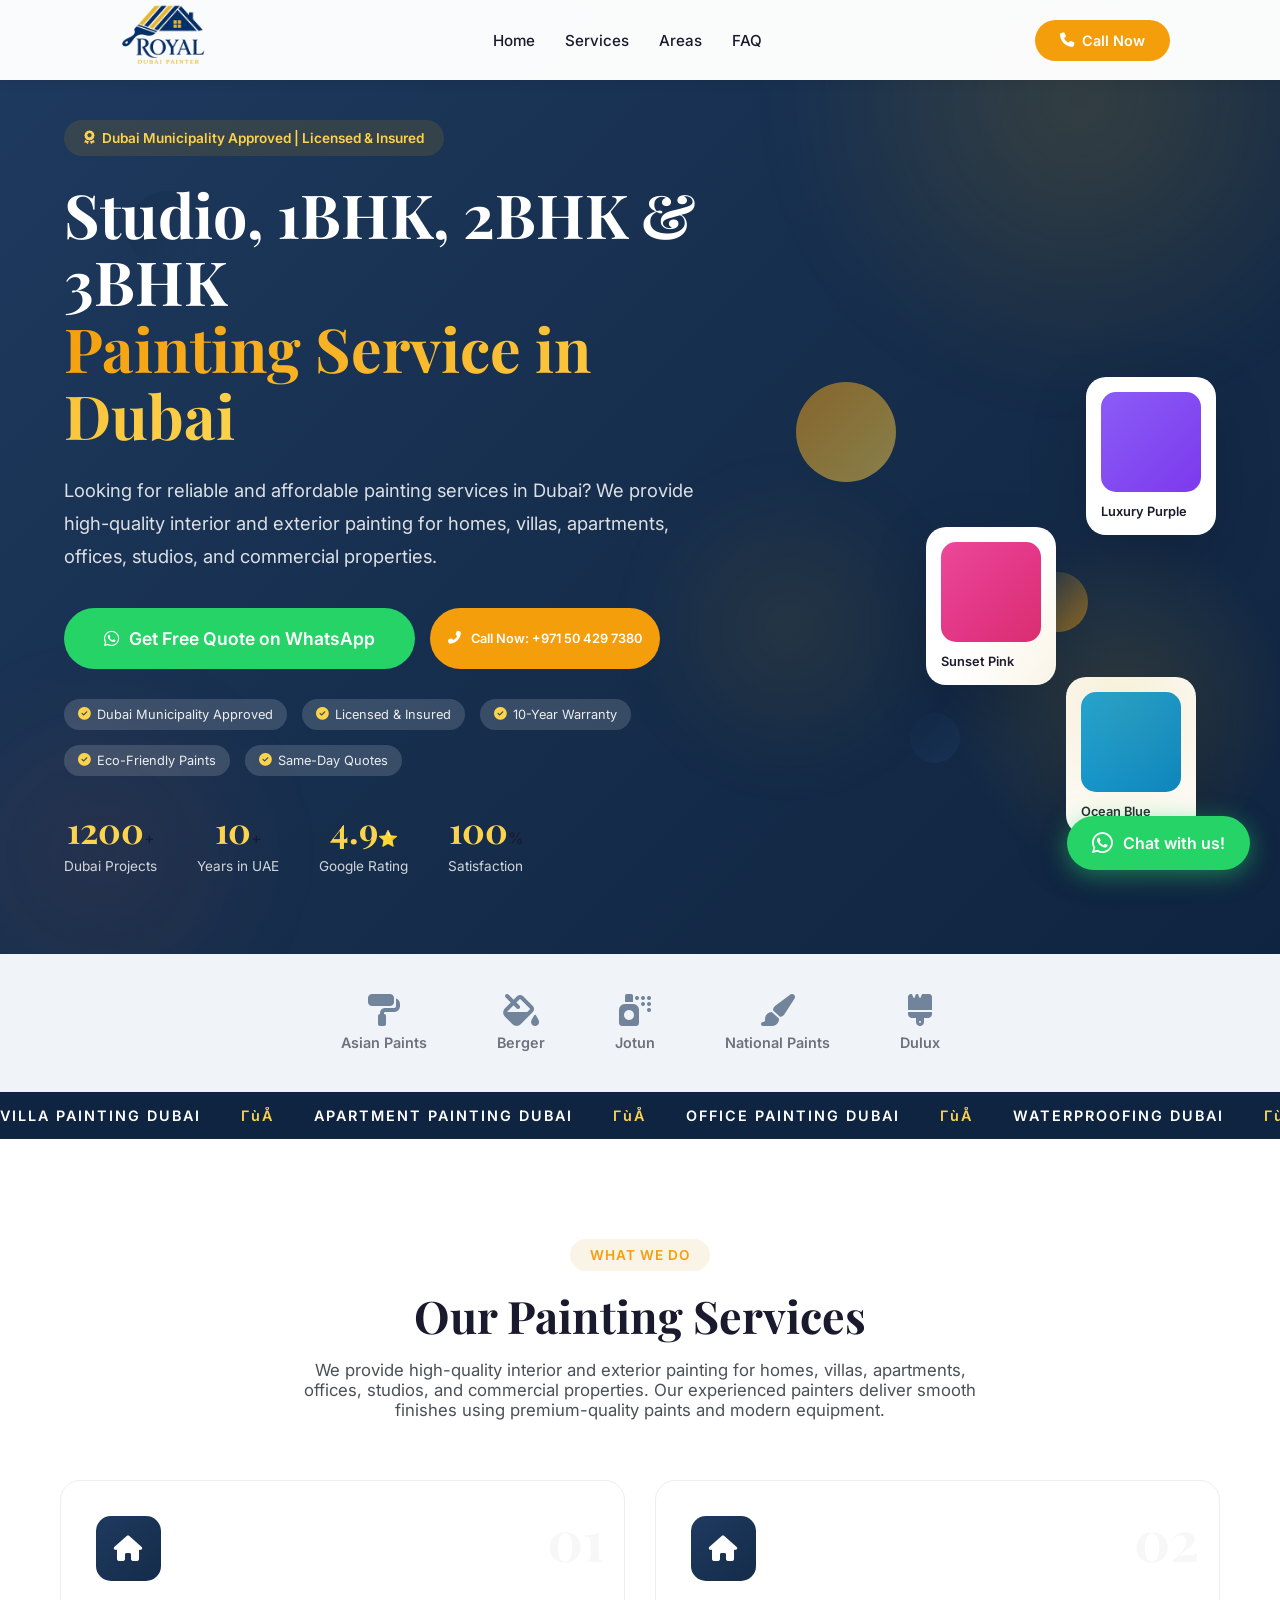
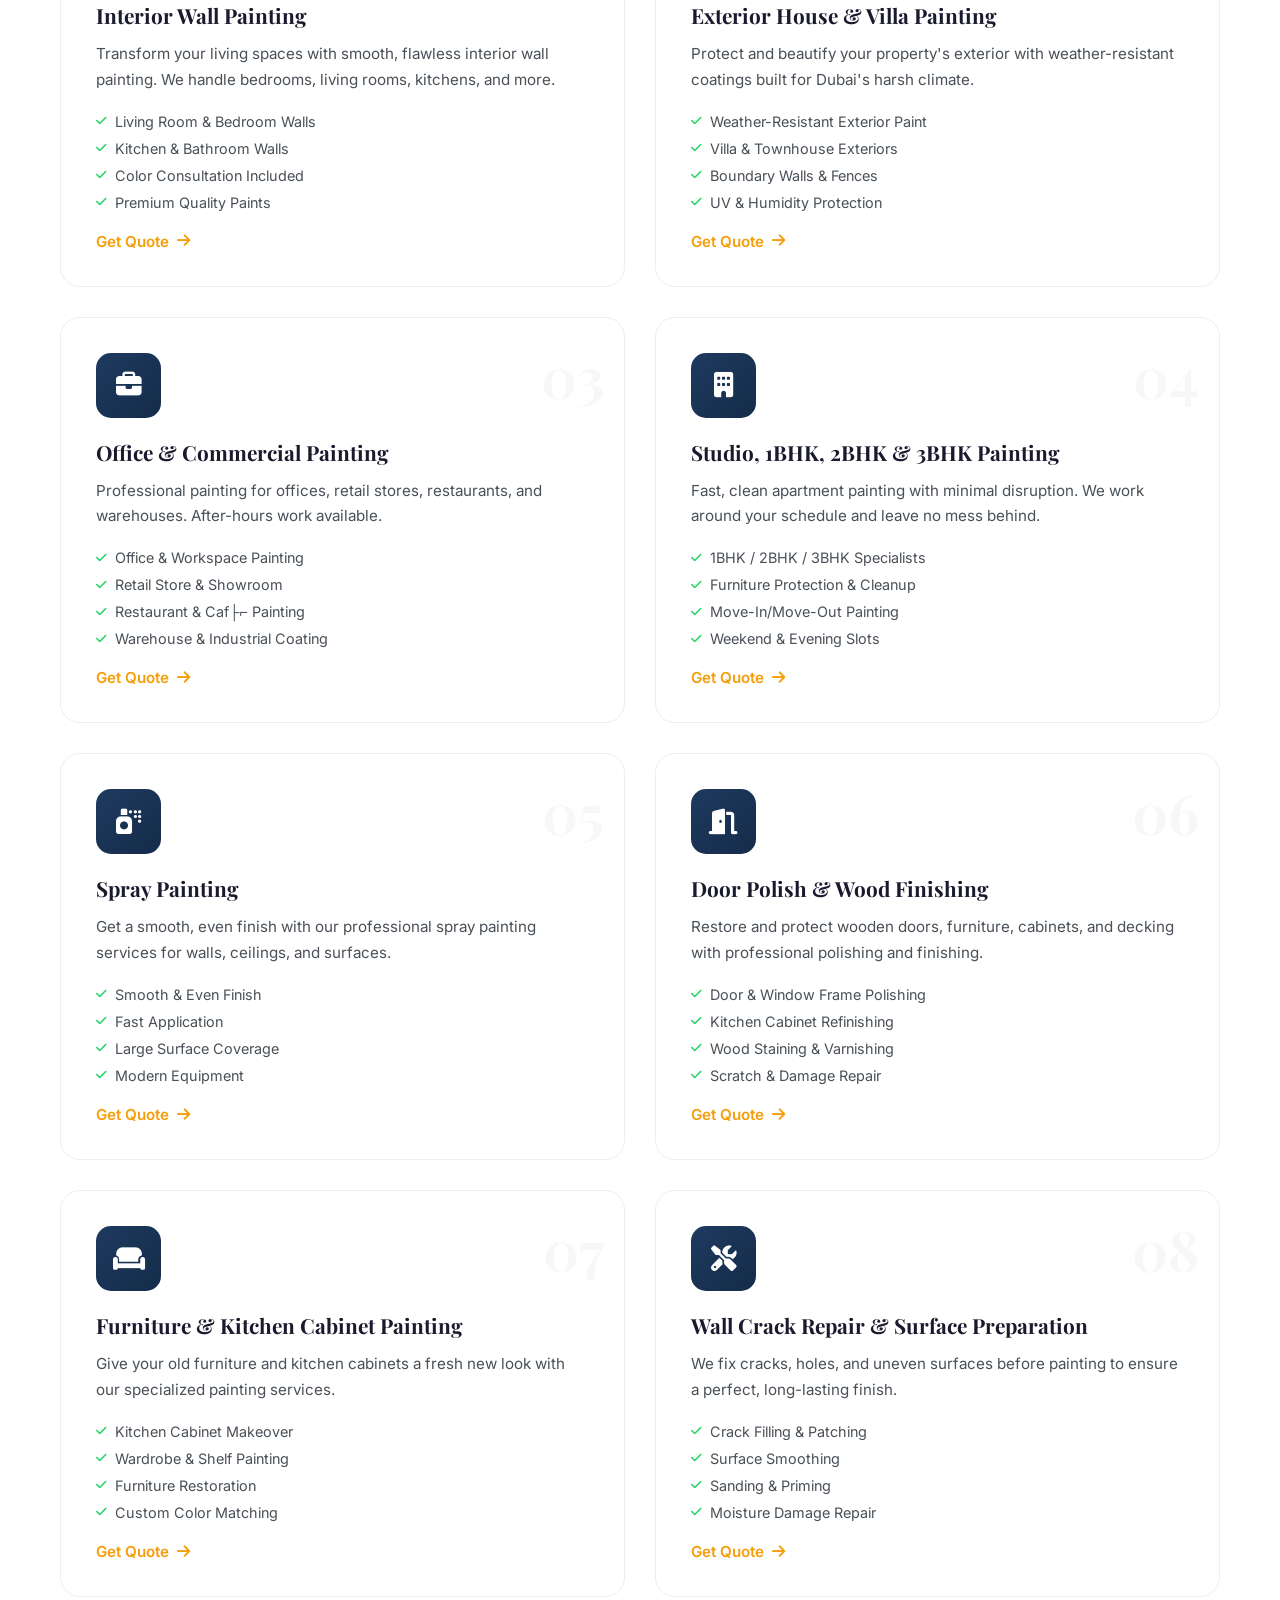
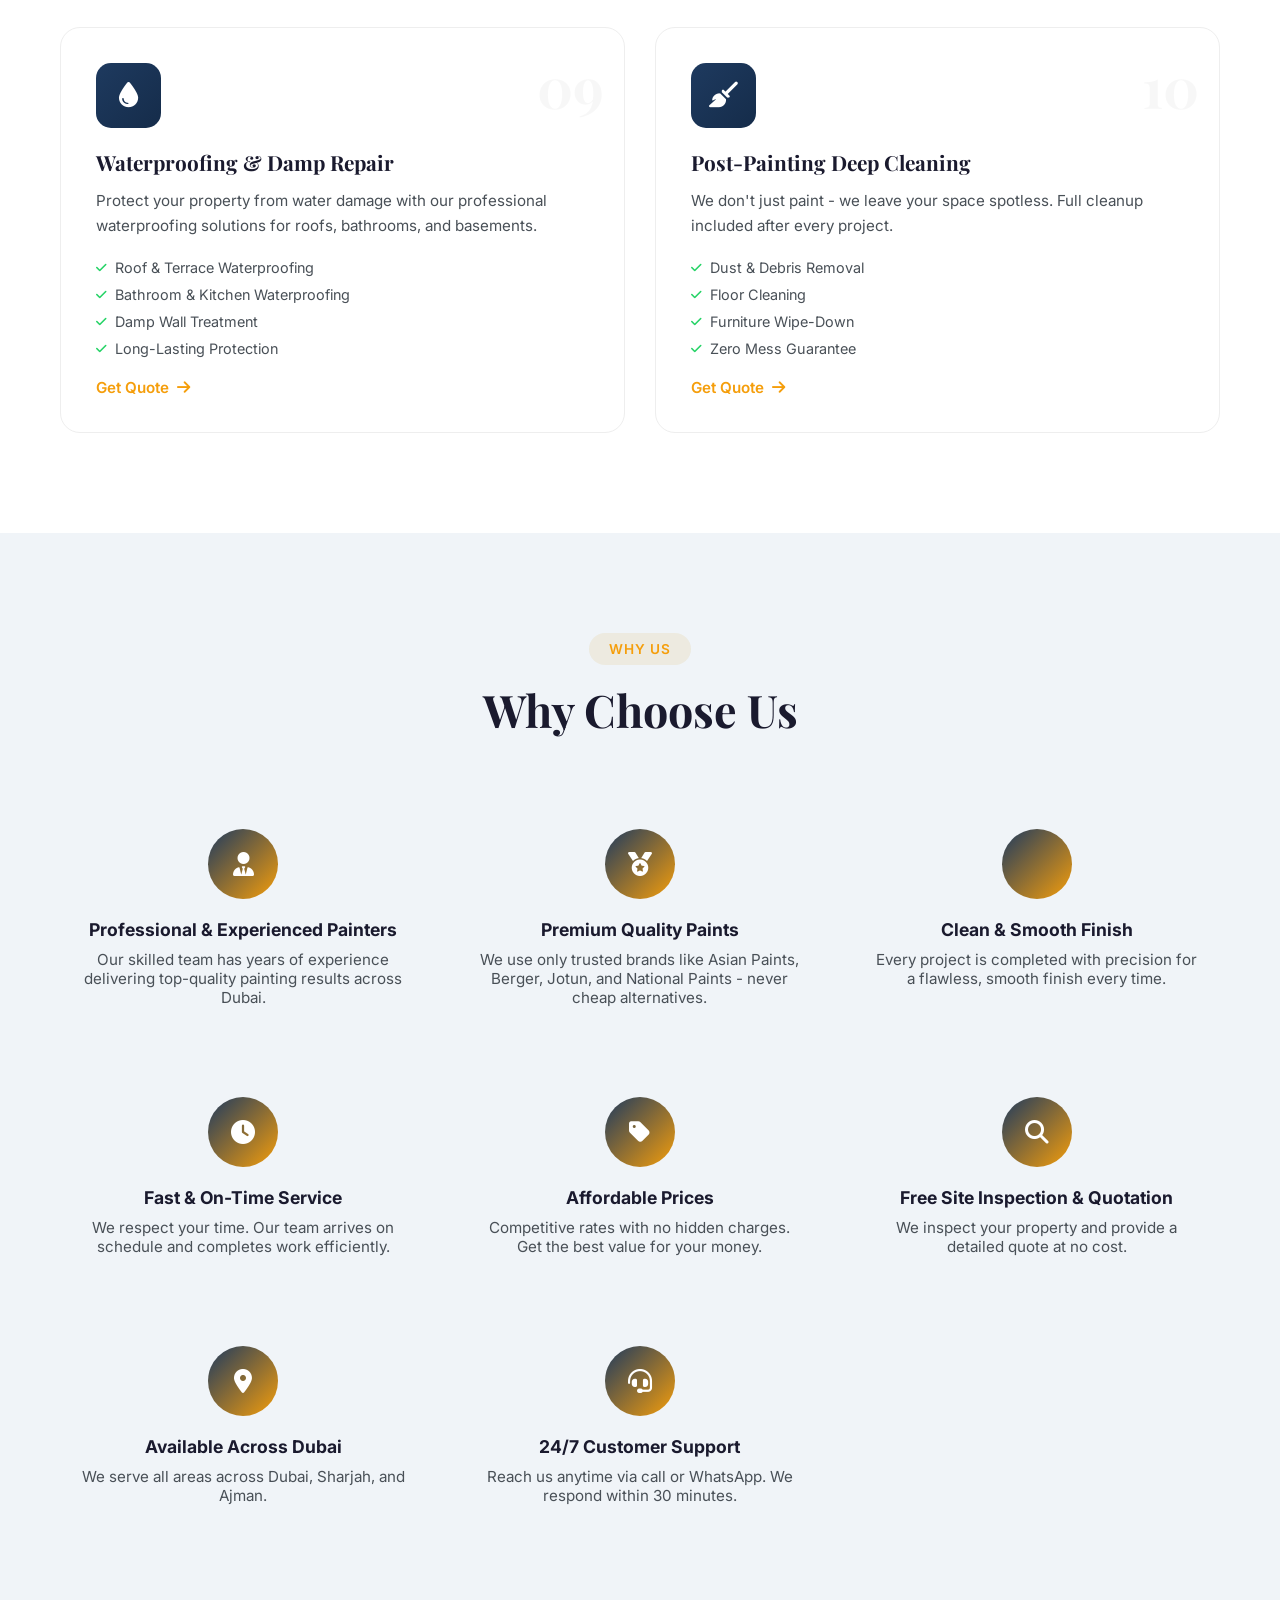
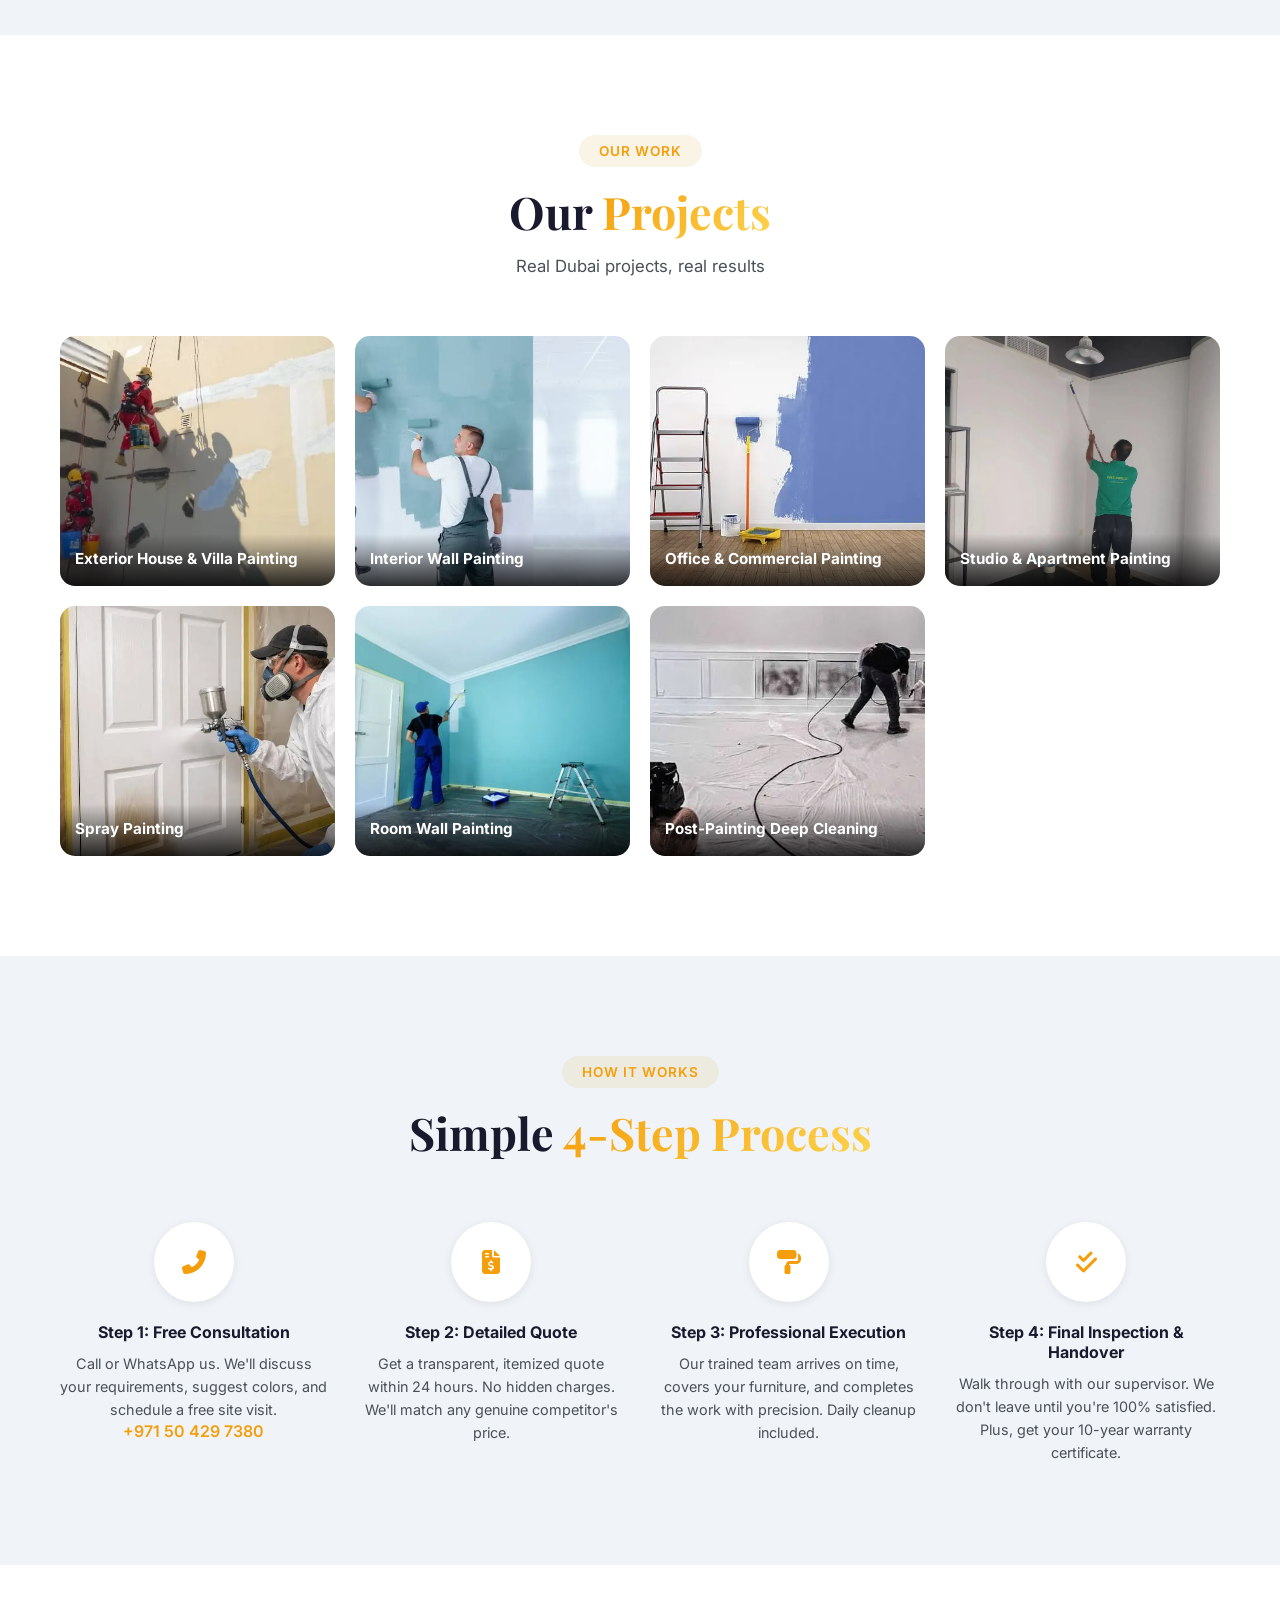
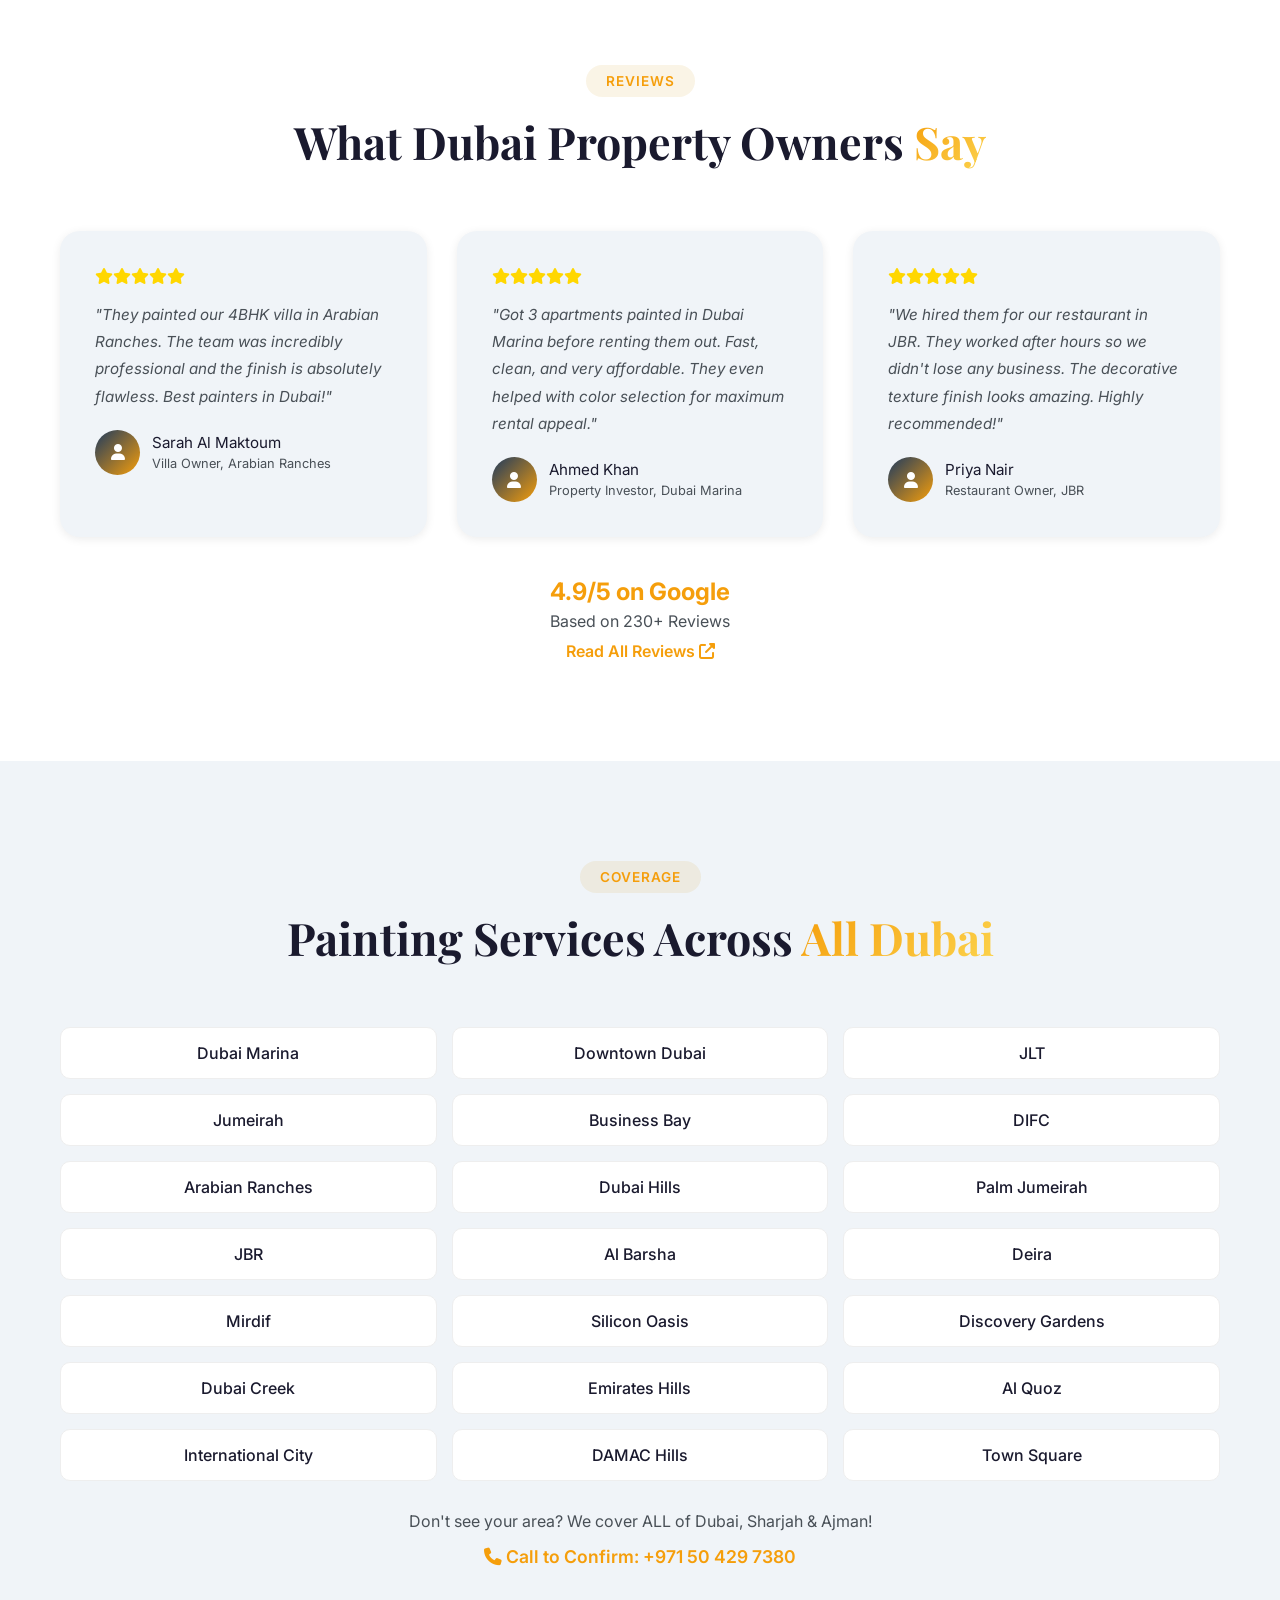
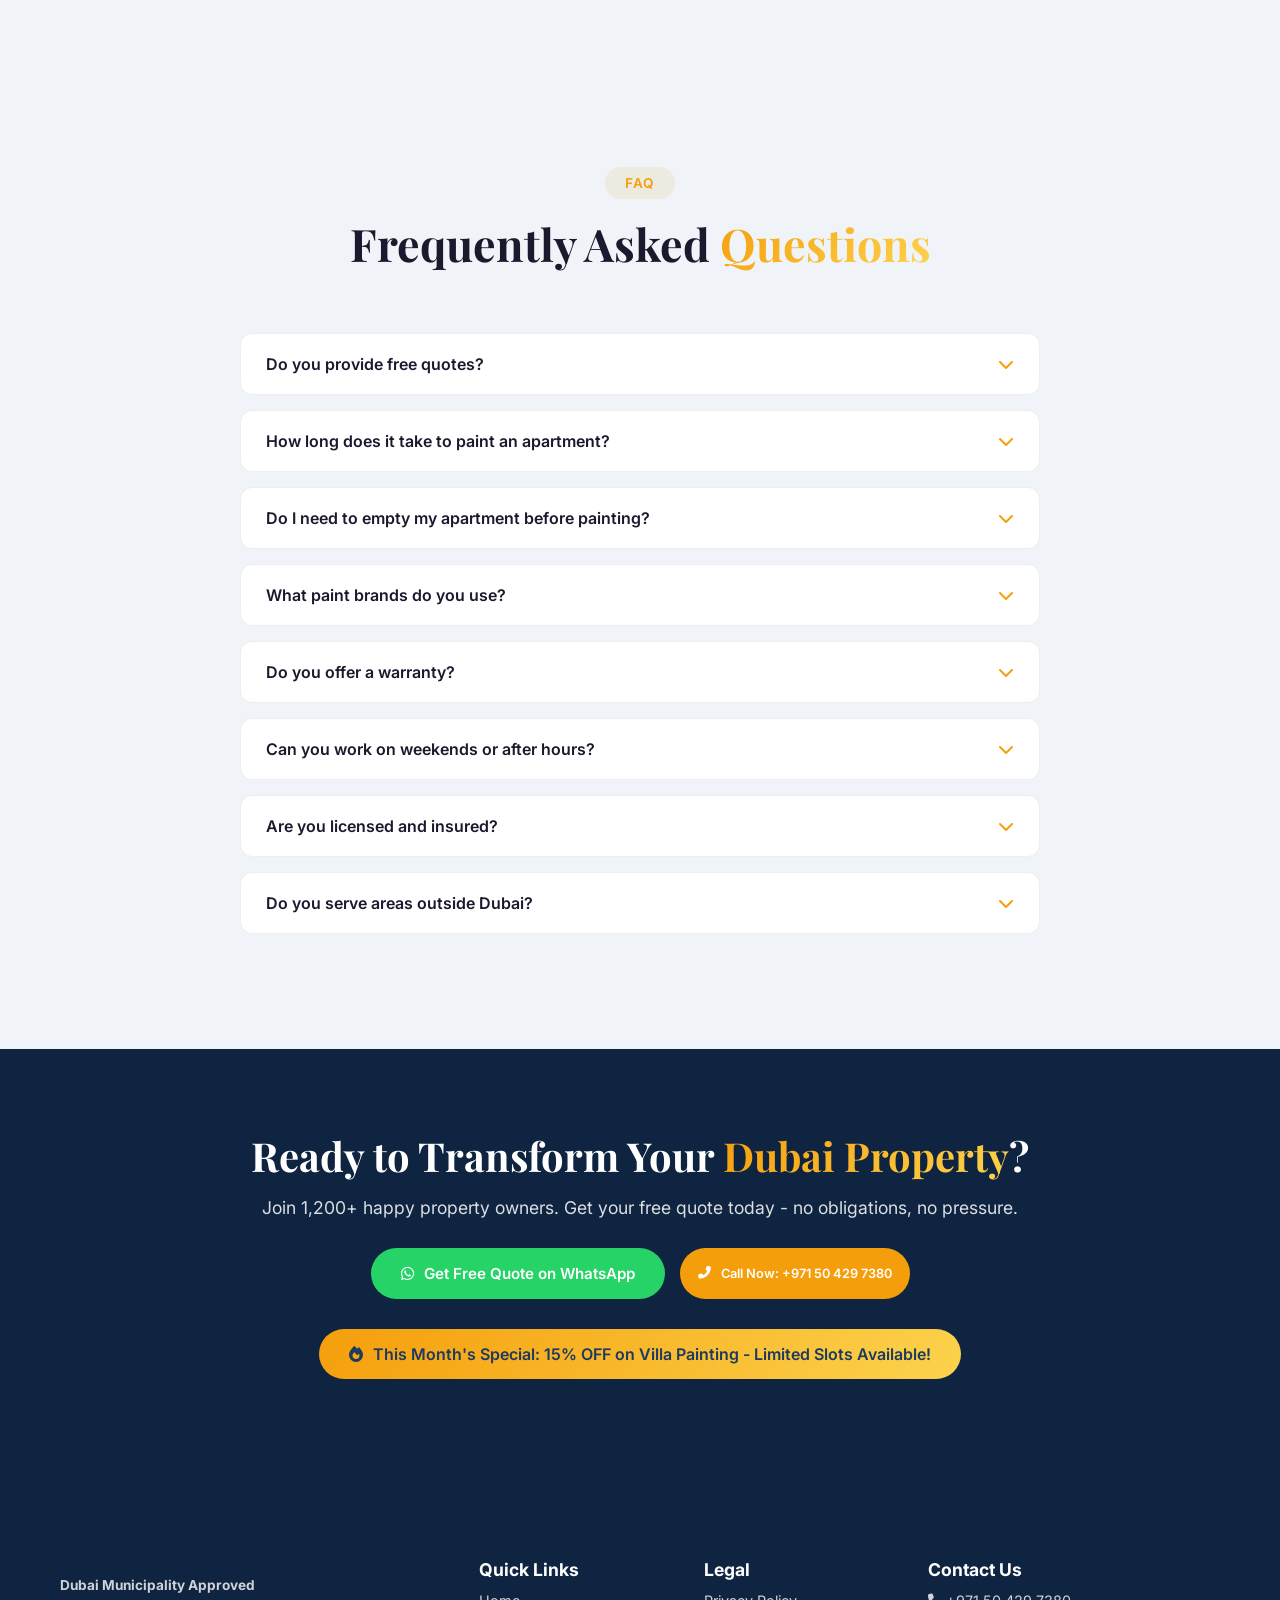
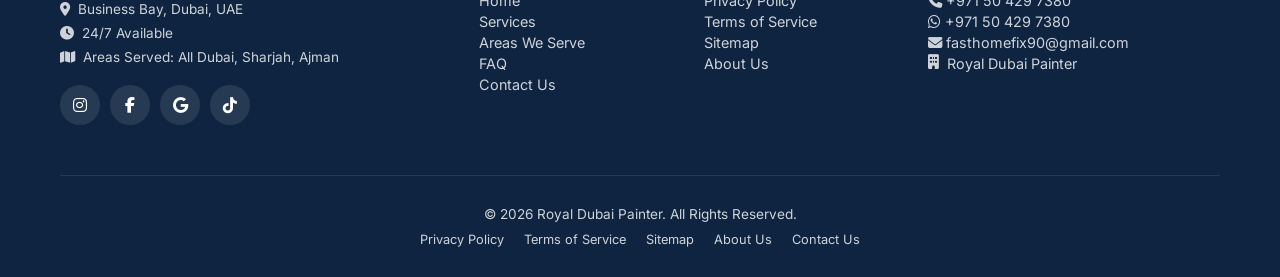
==== apartment.html @ 485560d6 "Fix blank frames: load Google Fonts async (preload+onload), restore critical inline CSS, add overflo" ====
﻿<!DOCTYPE html>
<html lang="en">
<head>
    <meta charset="UTF-8">
    <meta name="viewport" content="width=device-width, initial-scale=1.0">
    <meta name="description" content="Studio, 1BHK, 2BHK & 3BHK Painting Service in Dubai | Free Quote in 30 Minutes | Dubai Municipality Approved | Licensed & Insured">
    <meta name="keywords" content="painting services dubai, villa painting dubai, apartment painters dubai, office painting dubai, painters in dubai">
    <meta name="robots" content="index, follow">
    <link rel="canonical" href="https://paint-services-three.vercel.app/">
    <meta property="og:title" content="Painting Services Dubai | Free Quote | Royal Dubai Painter">
    <meta property="og:description" content="Dubai's Most Trusted Painting Service. 1,200+ Properties Painted. Rated 4.9Γÿà on Google.">
    <meta property="og:type" content="website">
    <meta property="og:url" content="https://yourdomain.ae">
    <title>Studio, 1BHK, 2BHK & 3BHK Painting Service in Dubai | Free Quote | Royal Dubai Painter</title>
    <style>*{margin:0;padding:0;box-sizing:border-box}:root{--primary:#1E3A5F;--primary-dark:#152C4A;--secondary:#0F2440;--accent:#F59E0B;--accent-light:#FCD34D;--whatsapp:#25D366;--text-primary:#1a1a2e;--text-secondary:#495057;--bg-light:#f0f4f8;--white:#ffffff;--shadow-sm:0 2px 10px rgba(0,0,0,0.08);--transition:all 0.3s ease}body{font-family:Inter,sans-serif;color:var(--text-primary);overflow-x:hidden;background:var(--white)}.navbar{position:fixed;top:0;left:0;width:100%;height:80px;padding:0;z-index:1000;transition:var(--transition);overflow:hidden}.navbar,.navbar.scrolled{background:rgba(255,255,255,0.98);backdrop-filter:blur(20px);box-shadow:var(--shadow-sm)}.nav-container{display:flex;align-items:center;max-width:1100px;margin:0 auto;padding:0 20px;height:100%;justify-content:space-between}.logo{display:flex;align-items:center;gap:10px;text-decoration:none}.logo-img{height:110px;width:auto}.nav-links{display:flex;list-style:none;gap:30px}.nav-links a{color:var(--text-primary);font-weight:500;font-size:0.95rem;text-decoration:none;transition:var(--transition)}.btn-glow{display:inline-flex;align-items:center;gap:8px;padding:12px 25px;background:var(--accent);color:var(--white);border-radius:50px;font-size:0.9rem;text-decoration:none;transition:var(--transition)}.mobile-toggle{display:none;flex-direction:column;gap:5px;background:0 0;border:0;cursor:pointer;padding:5px}.mobile-toggle span{width:25px;height:3px;background:var(--text-primary);border-radius:3px;transition:var(--transition)}.mobile-menu{position:fixed;height:100vh;background:var(--white);z-index:9998;flex-direction:column;justify-content:center;gap:20px;opacity:0;visibility:hidden;transition:all 0.3s ease}.mobile-nav-links{list-style:none;text-align:center}.mobile-nav-links a{color:var(--text-primary);font-weight:600;font-size:1.4rem;text-decoration:none;transition:var(--transition)}.mobile-nav-links li{margin:15px 0}.sticky-cta-bar{display:none}.hero-v2{min-height:100vh;display:flex;align-items:center;position:relative;overflow:hidden;background:linear-gradient(135deg,#1e3a5f 0,#152c4a 60%,#0f2440 100%);padding:120px 0 80px}.hero-content-v2{position:relative;z-index:2;max-width:700px;padding-left:5%}.hero-badge{display:inline-flex;align-items:center;gap:8px;background:rgba(200,150,12,0.15);color:var(--accent-light);padding:10px 20px;border-radius:50px;font-size:0.85rem;font-weight:600;margin-bottom:25px}.hero-title{font-family:"Playfair Display",serif;font-size:3.8rem;line-height:1.1;margin-bottom:25px;color:var(--white)}.gradient-text{background:linear-gradient(135deg,#F59E0B,#FCD34D);-webkit-background-clip:text;-webkit-text-fill-color:transparent;background-clip:text}.hero-subtitle{font-size:1.15rem;color:rgba(255,255,255,0.85);line-height:1.8;margin-bottom:35px}.hero-actions{display:flex;gap:15px;margin-bottom:30px;flex-wrap:wrap}.btn-primary-v2{background:var(--accent)}.btn-whatsapp-v2{display:inline-flex;align-items:center;gap:10px;padding:16px 30px;color:var(--white);border-radius:50px;text-decoration:none;font-weight:600;font-size:0.95rem;transition:var(--transition)}.trust-badges{display:flex;gap:15px;flex-wrap:wrap;margin-bottom:30px}.badge{display:flex;align-items:center;gap:6px;font-size:0.8rem;color:rgba(255,255,255,0.9);background:rgba(255,255,255,0.15);padding:8px 14px;border-radius:20px}.hero-stats{display:flex;gap:40px}.stat{text-align:center}.stat-number{font-family:"Playfair Display",serif}.stat-label{display:block;font-size:0.85rem;color:rgba(255,255,255,0.8);margin-top:5px}.hero-visual{position:absolute;right:5%;top:50%;transform:translateY(-50%);z-index:2}.trust-bar{padding:30px 0;background:var(--bg-light);border-bottom:1px solid #eee}.brands-grid{display:flex;justify-content:center;align-items:center;flex-wrap:wrap;gap:50px}.brand-item{padding:10px;opacity:0.6}.marquee-section{padding:15px 0;background:var(--secondary);overflow:hidden}.marquee{display:flex;overflow:hidden}.marquee-content{display:flex;gap:40px;animation:marquee 25s linear infinite;white-space:nowrap}.marquee-content span{color:var(--white);font-size:0.9rem;font-weight:600;letter-spacing:2px}.container-v2{max-width:1200px;margin:0 auto;padding:0 20px}.whatsapp-float-v2{position:fixed;bottom:30px;right:30px;background:var(--whatsapp);border-radius:50px;padding:15px 25px;display:flex;align-items:center;gap:10px;color:var(--white);text-decoration:none;font-weight:600;box-shadow:0 5px 25px rgba(37,211,102,0.5);z-index:1000}.back-to-top{position:fixed;bottom:100px;right:30px;width:50px;height:50px;background:var(--white);border:none;border-radius:50%;cursor:pointer;display:flex;align-items:center;justify-content:center;box-shadow:var(--shadow-sm);opacity:0;visibility:hidden;z-index:999}@keyframes marquee{0%{transform:translateX(0)}100%{transform:translateX(-50%)}}</style>
    
    
    
    
    <link rel="preconnect" href="https://fonts.gstatic.com" crossorigin>
    <link rel="dns-prefetch" href="https://cdnjs.cloudflare.com">
    <link rel="preload" href="logo.webp" as="image" type="image/webp" fetchpriority="high">
    <link rel="preload" href="https://fonts.googleapis.com/css2?family=Playfair+Display:wght@400;600;700&family=Inter:wght@400;500;600;700&display=optional" as="style" onload="this.onload=null;this.rel='stylesheet'">
    <noscript><link rel="stylesheet" href="https://fonts.googleapis.com/css2?family=Playfair+Display:wght@400;600;700&family=Inter:wght@400;500;600;700&display=optional"></noscript>
    <link rel="preload" href="https://cdnjs.cloudflare.com/ajax/libs/font-awesome/6.4.0/css/all.min.css" as="style" onload="this.onload=null;this.rel='stylesheet'">
    <noscript><link rel="stylesheet" href="https://cdnjs.cloudflare.com/ajax/libs/font-awesome/6.4.0/css/all.min.css"></noscript>
    <link rel="stylesheet" href="styles.min.css" media="print" onload="this.media='all'">
    <noscript><link rel="stylesheet" href="styles.min.css"></noscript>
    <!-- Structured Data -->
    <script type="application/ld+json">
    {
        "@context": "https://schema.org",
        "@type": "LocalBusiness",
        "name": "Royal Dubai Painter",
        "description": "Premium Painting Services in Dubai - Villa, Apartment & Office Painting with Free Quote in 30 Minutes",
        "url": "https://paint-services-three.vercel.app",
        "telephone": "+971504297380",
        "email": "fasthomefix90@gmail.com",
        "address": {
            "@type": "PostalAddress",
            "addressLocality": "Dubai",
            "addressCountry": "AE"
        },
        "geo": {
            "@type": "GeoCoordinates",
            "latitude": "25.2048",
            "longitude": "55.2708"
        },
        "areaServed": ["Dubai", "Sharjah", "Ajman"],
        "aggregateRating": {
            "@type": "AggregateRating",
            "ratingValue": "4.9",
            "reviewCount": "230"
        },
        "priceRange": "$$",
        "openingHours": "Mo-Su 00:00-23:59",
        "hasOfferCatalog": {
            "@type": "OfferCatalog",
            "name": "Painting Services",
            "itemListElement": [
                {"@type": "Offer", "itemOffered": {"@type": "Service", "name": "Interior Wall Painting"}},
                {"@type": "Offer", "itemOffered": {"@type": "Service", "name": "Exterior House & Villa Painting"}},
                {"@type": "Offer", "itemOffered": {"@type": "Service", "name": "Office & Commercial Painting"}},
                {"@type": "Offer", "itemOffered": {"@type": "Service", "name": "Apartment Painting"}},
                {"@type": "Offer", "itemOffered": {"@type": "Service", "name": "Spray Painting"}},
                {"@type": "Offer", "itemOffered": {"@type": "Service", "name": "Door Polish & Wood Finishing"}},
                {"@type": "Offer", "itemOffered": {"@type": "Service", "name": "Furniture & Kitchen Cabinet Painting"}},
                {"@type": "Offer", "itemOffered": {"@type": "Service", "name": "Wall Crack Repair"}},
                {"@type": "Offer", "itemOffered": {"@type": "Service", "name": "Waterproofing & Damp Repair"}},
                {"@type": "Offer", "itemOffered": {"@type": "Service", "name": "Post-Painting Deep Cleaning"}}
            ]
        }
    }
    </script>
    <script type="application/ld+json">
    {
        "@context": "https://schema.org",
        "@type": "FAQPage",
        "mainEntity": [
            {
                "@type": "Question",
                "name": "Do you provide free quotes?",
                "acceptedAnswer": {
                    "@type": "Answer",
                    "text": "Yes! We provide 100% free quotes. Call us or WhatsApp, and we'll either give you an estimate over the phone or schedule a free site visit within 24 hours."
                }
            },
            {
                "@type": "Question",
                "name": "How long does it take to paint an apartment?",
                "acceptedAnswer": {
                    "@type": "Answer",
                    "text": "A standard 1-2 BHK apartment is completed quickly. Larger apartments and villas depend on the scope of work."
                }
            },
            {
                "@type": "Question",
                "name": "Do I need to empty my apartment before painting?",
                "acceptedAnswer": {
                    "@type": "Answer",
                    "text": "No! We move and cover all your furniture. You just need to remove small valuables and personal items from the rooms being painted."
                }
            },
            {
                "@type": "Question",
                "name": "What paint brands do you use?",
                "acceptedAnswer": {
                    "@type": "Answer",
                    "text": "We exclusively use premium brands - Asian Paints, Berger, Jotun, and National Paints. We never use cheap or unbranded paints."
                }
            },
            {
                "@type": "Question",
                "name": "Do you offer a warranty?",
                "acceptedAnswer": {
                    "@type": "Answer",
                    "text": "Yes! We provide a 10-year workmanship warranty on all projects. If anything peels or cracks due to our work, we fix it absolutely free."
                }
            },
            {
                "@type": "Question",
                "name": "Can you work on weekends or after hours?",
                "acceptedAnswer": {
                    "@type": "Answer",
                    "text": "Absolutely. We offer flexible scheduling including weekends and after-hours work for commercial properties."
                }
            },
            {
                "@type": "Question",
                "name": "Are you licensed and insured?",
                "acceptedAnswer": {
                    "@type": "Answer",
                    "text": "Yes. We are fully licensed (Dubai Trade License) and carry comprehensive liability insurance for your complete peace of mind."
                }
            },
            {
                "@type": "Question",
                "name": "Do you serve areas outside Dubai?",
                "acceptedAnswer": {
                    "@type": "Answer",
                    "text": "Yes! We also serve Sharjah, Ajman, and other emirates. Contact us for availability in your area."
                }
            }
        ]
    }
    </script>
</head>
<body>
    <!-- Sticky CTA Bar (Mobile) -->
    <div class="sticky-cta-bar">
        <a href="https://wa.me/971504297380?text=Hi%20I%20need%20painting%20services%20in%20Dubai" class="sticky-whatsapp" target="_blank" rel="noopener noreferrer" aria-label="Contact us on WhatsApp">
            <i class="fab fa-whatsapp"></i> WhatsApp
        </a>
        <a href="tel:+971504297380" class="sticky-call">
            <i class="fas fa-phone"></i> Call Now
        </a>
    </div>

    <!-- Navigation -->
    <nav class="navbar">
        <div class="nav-container">
            <a href="#home" class="logo">
                <img src="logo.webp" alt="Royal Dubai Painter" class="logo-img" width="110" height="70">
            </a>
            <ul class="nav-links">
                <li><a href="#home">Home</a></li>
                <li><a href="#services">Services</a></li>
                <li><a href="#areas">Areas</a></li>
                <li><a href="#faq">FAQ</a></li>
            </ul>
            <div class="nav-cta">
                <a href="tel:+971504297380" class="btn-glow">
                    <i class="fas fa-phone"></i> Call Now
                </a>
            </div>
            <button class="mobile-toggle" aria-label="Open mobile menu">
                <span></span>
                <span></span>
                <span></span>
            </button>
        </div>
    </nav>

    <!-- Mobile Menu Overlay -->
    <div class="mobile-menu" id="mobileMenu">
        <div class="mobile-menu-header">
            <a href="#home" class="logo">
                <img src="logo.webp" alt="Royal Dubai Painter" class="logo-img" width="110" height="70">
            </a>
            <button class="mobile-close" id="mobileClose" aria-label="Close mobile menu"><i class="fas fa-times"></i></button>
        </div>
        <ul class="mobile-nav-links">
            <li><a href="#home">Home</a></li>
            <li><a href="#services">Services</a></li>
            <li><a href="#areas">Areas</a></li>
            <li><a href="#faq">FAQ</a></li>
        </ul>
        <a href="tel:+971504297380" class="btn-glow" style="margin-top: 20px;"><i class="fas fa-phone"></i> Call Now</a>
    </div>

    <!-- Hero Section -->
    <section id="home" class="hero-v2">
        <div class="hero-bg">
            <div class="gradient-orb orb-1"></div>
            <div class="gradient-orb orb-2"></div>
            <div class="gradient-orb orb-3"></div>
            <div class="floating-shapes">
                <div class="shape shape-1"></div>
                <div class="shape shape-2"></div>
                <div class="shape shape-3"></div>
                <div class="shape shape-4"></div>
                <div class="shape shape-5"></div>
            </div>
        </div>
        <div class="hero-content-v2">
            <div class="hero-badge">
                <i class="fas fa-award"></i> Dubai Municipality Approved | Licensed & Insured
            </div>
            <h1 class="hero-title">
                <span class="line-1">Studio, 1BHK, 2BHK & 3BHK</span>
                <span class="line-2"><span class="gradient-text">Painting Service in Dubai</span></span>
            </h1>
            <p class="hero-subtitle">
                Looking for reliable and affordable painting services in Dubai? We provide high-quality interior and exterior painting for homes, villas, apartments, offices, studios, and commercial properties.
            </p>
            <div class="hero-actions">
                <a href="https://wa.me/971504297380?text=Hi%20I%20need%20painting%20services%20in%20Dubai" class="btn-whatsapp-v2 hero-btn-whatsapp" target="_blank" rel="noopener noreferrer" aria-label="Get free painting quote on WhatsApp">
                    <i class="fab fa-whatsapp"></i>
                    <span>Get Free Quote on WhatsApp</span>
                </a>
                <a href="tel:+971504297380" class="btn-primary-v2 hero-btn-call">
                    <i class="fas fa-phone-alt"></i>
                    <span>Call Now: +971 50 429 7380</span>
                </a>
            </div>
            <div class="trust-badges">
                <div class="badge"><i class="fas fa-check-circle"></i> Dubai Municipality Approved</div>
                <div class="badge"><i class="fas fa-check-circle"></i> Licensed & Insured</div>
                <div class="badge"><i class="fas fa-check-circle"></i> 10-Year Warranty</div>
                <div class="badge"><i class="fas fa-check-circle"></i> Eco-Friendly Paints</div>
                <div class="badge"><i class="fas fa-check-circle"></i> Same-Day Quotes</div>
            </div>
            <div class="hero-stats">
                <div class="stat">
                    <span class="stat-number" data-count="1200">1200</span>+
                    <span class="stat-label">Dubai Projects</span>
                </div>
                <div class="stat">
                    <span class="stat-number" data-count="10">10</span>+
                    <span class="stat-label">Years in UAE</span>
                </div>
                <div class="stat">
                    <span class="stat-number" data-count="4.9">4.9</span>⭐
                    <span class="stat-label">Google Rating</span>
                </div>
                <div class="stat">
                    <span class="stat-number" data-count="100">100</span>%
                    <span class="stat-label">Satisfaction</span>
                </div>
            </div>
        </div>
        <div class="hero-visual">
            <div class="paint-card card-1">
                <div class="card-color" style="background: linear-gradient(135deg, #8B5CF6 0%, #7C3AED 100%)"></div>
                <span>Luxury Purple</span>
            </div>
            <div class="paint-card card-2">
                <div class="card-color" style="background: linear-gradient(135deg, #EC4899 0%, #DB2777 100%)"></div>
                <span>Sunset Pink</span>
            </div>
            <div class="paint-card card-3">
                <div class="card-color" style="background: linear-gradient(135deg, #0EA5E9 0%, #0284C7 100%)"></div>
                <span>Ocean Blue</span>
            </div>
            <div class="paint-splash"></div>
        </div>
    </section>

    <!-- Trust Bar (Scrolling Logos) -->
    <section class="trust-bar">
        <div class="container-v2">
            <div class="brands-grid">
                <div class="brand-item"><i class="fas fa-paint-roller"></i><span>Asian Paints</span></div>
                <div class="brand-item"><i class="fas fa-fill-drip"></i><span>Berger</span></div>
                <div class="brand-item"><i class="fas fa-spray-can"></i><span>Jotun</span></div>
                <div class="brand-item"><i class="fas fa-paint-brush"></i><span>National Paints</span></div>
                <div class="brand-item"><i class="fas fa-brush"></i><span>Dulux</span></div>
            </div>
        </div>
    </section>

    <!-- Marquee Section -->
    <section class="marquee-section">
        <div class="marquee">
            <div class="marquee-content">
                <span>VILLA PAINTING DUBAI</span>
                <span class="dot">ΓùÅ</span>
                <span>APARTMENT PAINTING DUBAI</span>
                <span class="dot">ΓùÅ</span>
                <span>OFFICE PAINTING DUBAI</span>
                <span class="dot">ΓùÅ</span>
                <span>WATERPROOFING DUBAI</span>
                <span class="dot">ΓùÅ</span>
                <span>TEXTURE PAINTING DUBAI</span>
                <span class="dot">ΓùÅ</span>
                <span>WOOD POLISHING DUBAI</span>
                <span class="dot">ΓùÅ</span>
                <span>DUBAI MARINA</span>
                <span class="dot">ΓùÅ</span>
                <span>DOWNTOWN DUBAI</span>
                <span class="dot">ΓùÅ</span>
            </div>
        </div>
    </section>

    <!-- Services Section -->
    <section id="services" class="services-v2">
        <div class="container-v2">
            <div class="section-header">
                <span class="section-tag">What We Do</span>
                <h2>Our Painting Services</h2>
                <p>We provide high-quality interior and exterior painting for homes, villas, apartments, offices, studios, and commercial properties. Our experienced painters deliver smooth finishes using premium-quality paints and modern equipment.</p>
            </div>
            <div class="services-showcase">
                <div class="service-item" data-service="1">
                    <div class="service-icon-wrap"><i class="fas fa-home"></i></div>
                    <div class="service-content">
                        <h3>Interior Wall Painting</h3>
                        <p>Transform your living spaces with smooth, flawless interior wall painting. We handle bedrooms, living rooms, kitchens, and more.</p>
                        <ul class="service-features">
                            <li><i class="fas fa-check"></i> Living Room & Bedroom Walls</li>
                            <li><i class="fas fa-check"></i> Kitchen & Bathroom Walls</li>
                            <li><i class="fas fa-check"></i> Color Consultation Included</li>
                            <li><i class="fas fa-check"></i> Premium Quality Paints</li>
                        </ul>
                        <a href="https://wa.me/971504297380?text=Hi%20I%20need%20interior%20wall%20painting" class="card-link" target="_blank" rel="noopener noreferrer" aria-label="Get interior painting quote on WhatsApp">Get Quote <i class="fas fa-arrow-right"></i></a>
                    </div>
                    <div class="service-number">01</div>
                </div>

                <div class="service-item" data-service="2">
                    <div class="service-icon-wrap"><i class="fas fa-home"></i></div>
                    <div class="service-content">
                        <h3>Exterior House & Villa Painting</h3>
                        <p>Protect and beautify your property's exterior with weather-resistant coatings built for Dubai's harsh climate.</p>
                        <ul class="service-features">
                            <li><i class="fas fa-check"></i> Weather-Resistant Exterior Paint</li>
                            <li><i class="fas fa-check"></i> Villa & Townhouse Exteriors</li>
                            <li><i class="fas fa-check"></i> Boundary Walls & Fences</li>
                            <li><i class="fas fa-check"></i> UV & Humidity Protection</li>
                        </ul>
                        <a href="https://wa.me/971504297380?text=Hi%20I%20need%20exterior%20painting" class="card-link" target="_blank" rel="noopener noreferrer" aria-label="Get exterior painting quote on WhatsApp">Get Quote <i class="fas fa-arrow-right"></i></a>
                    </div>
                    <div class="service-number">02</div>
                </div>

                <div class="service-item" data-service="3">
                    <div class="service-icon-wrap"><i class="fas fa-briefcase"></i></div>
                    <div class="service-content">
                        <h3>Office & Commercial Painting</h3>
                        <p>Professional painting for offices, retail stores, restaurants, and warehouses. After-hours work available.</p>
                        <ul class="service-features">
                            <li><i class="fas fa-check"></i> Office & Workspace Painting</li>
                            <li><i class="fas fa-check"></i> Retail Store & Showroom</li>
                            <li><i class="fas fa-check"></i> Restaurant & Caf├⌐ Painting</li>
                            <li><i class="fas fa-check"></i> Warehouse & Industrial Coating</li>
                        </ul>
                        <a href="https://wa.me/971504297380?text=Hi%20I%20need%20commercial%20painting" class="card-link" target="_blank" rel="noopener noreferrer" aria-label="Get commercial painting quote on WhatsApp">Get Quote <i class="fas fa-arrow-right"></i></a>
                    </div>
                    <div class="service-number">03</div>
                </div>

                <div class="service-item" data-service="4">
                    <div class="service-icon-wrap"><i class="fas fa-building"></i></div>
                    <div class="service-content">
                        <h3>Studio, 1BHK, 2BHK & 3BHK Painting</h3>
                        <p>Fast, clean apartment painting with minimal disruption. We work around your schedule and leave no mess behind.</p>
                        <ul class="service-features">
                            <li><i class="fas fa-check"></i> 1BHK / 2BHK / 3BHK Specialists</li>
                            <li><i class="fas fa-check"></i> Furniture Protection & Cleanup</li>
                            <li><i class="fas fa-check"></i> Move-In/Move-Out Painting</li>
                            <li><i class="fas fa-check"></i> Weekend & Evening Slots</li>
                        </ul>
                        <a href="https://wa.me/971504297380?text=Hi%20I%20need%20apartment%20painting" class="card-link" target="_blank" rel="noopener noreferrer" aria-label="Get apartment painting quote on WhatsApp">Get Quote <i class="fas fa-arrow-right"></i></a>
                    </div>
                    <div class="service-number">04</div>
                </div>

                <div class="service-item" data-service="5">
                    <div class="service-icon-wrap"><i class="fas fa-spray-can"></i></div>
                    <div class="service-content">
                        <h3>Spray Painting</h3>
                        <p>Get a smooth, even finish with our professional spray painting services for walls, ceilings, and surfaces.</p>
                        <ul class="service-features">
                            <li><i class="fas fa-check"></i> Smooth & Even Finish</li>
                            <li><i class="fas fa-check"></i> Fast Application</li>
                            <li><i class="fas fa-check"></i> Large Surface Coverage</li>
                            <li><i class="fas fa-check"></i> Modern Equipment</li>
                        </ul>
                        <a href="https://wa.me/971504297380?text=Hi%20I%20need%20spray%20painting" class="card-link" target="_blank" rel="noopener noreferrer" aria-label="Get spray painting quote on WhatsApp">Get Quote <i class="fas fa-arrow-right"></i></a>
                    </div>
                    <div class="service-number">05</div>
                </div>

                <div class="service-item" data-service="6">
                    <div class="service-icon-wrap"><i class="fas fa-door-open"></i></div>
                    <div class="service-content">
                        <h3>Door Polish & Wood Finishing</h3>
                        <p>Restore and protect wooden doors, furniture, cabinets, and decking with professional polishing and finishing.</p>
                        <ul class="service-features">
                            <li><i class="fas fa-check"></i> Door & Window Frame Polishing</li>
                            <li><i class="fas fa-check"></i> Kitchen Cabinet Refinishing</li>
                            <li><i class="fas fa-check"></i> Wood Staining & Varnishing</li>
                            <li><i class="fas fa-check"></i> Scratch & Damage Repair</li>
                        </ul>
                        <a href="https://wa.me/971504297380?text=Hi%20I%20need%20door%20polish" class="card-link" target="_blank" rel="noopener noreferrer" aria-label="Get door polishing quote on WhatsApp">Get Quote <i class="fas fa-arrow-right"></i></a>
                    </div>
                    <div class="service-number">06</div>
                </div>

                <div class="service-item" data-service="7">
                    <div class="service-icon-wrap"><i class="fas fa-couch"></i></div>
                    <div class="service-content">
                        <h3>Furniture & Kitchen Cabinet Painting</h3>
                        <p>Give your old furniture and kitchen cabinets a fresh new look with our specialized painting services.</p>
                        <ul class="service-features">
                            <li><i class="fas fa-check"></i> Kitchen Cabinet Makeover</li>
                            <li><i class="fas fa-check"></i> Wardrobe & Shelf Painting</li>
                            <li><i class="fas fa-check"></i> Furniture Restoration</li>
                            <li><i class="fas fa-check"></i> Custom Color Matching</li>
                        </ul>
                        <a href="https://wa.me/971504297380?text=Hi%20I%20need%20furniture%20painting" class="card-link" target="_blank" rel="noopener noreferrer" aria-label="Get furniture painting quote on WhatsApp">Get Quote <i class="fas fa-arrow-right"></i></a>
                    </div>
                    <div class="service-number">07</div>
                </div>

                <div class="service-item" data-service="8">
                    <div class="service-icon-wrap"><i class="fas fa-tools"></i></div>
                    <div class="service-content">
                        <h3>Wall Crack Repair & Surface Preparation</h3>
                        <p>We fix cracks, holes, and uneven surfaces before painting to ensure a perfect, long-lasting finish.</p>
                        <ul class="service-features">
                            <li><i class="fas fa-check"></i> Crack Filling & Patching</li>
                            <li><i class="fas fa-check"></i> Surface Smoothing</li>
                            <li><i class="fas fa-check"></i> Sanding & Priming</li>
                            <li><i class="fas fa-check"></i> Moisture Damage Repair</li>
                        </ul>
                        <a href="https://wa.me/971504297380?text=Hi%20I%20need%20wall%20repair" class="card-link" target="_blank" rel="noopener noreferrer" aria-label="Get wall repair quote on WhatsApp">Get Quote <i class="fas fa-arrow-right"></i></a>
                    </div>
                    <div class="service-number">08</div>
                </div>

                <div class="service-item" data-service="9">
                    <div class="service-icon-wrap"><i class="fas fa-tint"></i></div>
                    <div class="service-content">
                        <h3>Waterproofing & Damp Repair</h3>
                        <p>Protect your property from water damage with our professional waterproofing solutions for roofs, bathrooms, and basements.</p>
                        <ul class="service-features">
                            <li><i class="fas fa-check"></i> Roof & Terrace Waterproofing</li>
                            <li><i class="fas fa-check"></i> Bathroom & Kitchen Waterproofing</li>
                            <li><i class="fas fa-check"></i> Damp Wall Treatment</li>
                            <li><i class="fas fa-check"></i> Long-Lasting Protection</li>
                        </ul>
                        <a href="https://wa.me/971504297380?text=Hi%20I%20need%20waterproofing" class="card-link" target="_blank" rel="noopener noreferrer" aria-label="Get waterproofing quote on WhatsApp">Get Quote <i class="fas fa-arrow-right"></i></a>
                    </div>
                    <div class="service-number">09</div>
                </div>

                <div class="service-item" data-service="10">
                    <div class="service-icon-wrap"><i class="fas fa-broom"></i></div>
                    <div class="service-content">
                        <h3>Post-Painting Deep Cleaning</h3>
                        <p>We don't just paint - we leave your space spotless. Full cleanup included after every project.</p>
                        <ul class="service-features">
                            <li><i class="fas fa-check"></i> Dust & Debris Removal</li>
                            <li><i class="fas fa-check"></i> Floor Cleaning</li>
                            <li><i class="fas fa-check"></i> Furniture Wipe-Down</li>
                            <li><i class="fas fa-check"></i> Zero Mess Guarantee</li>
                        </ul>
                        <a href="https://wa.me/971504297380?text=Hi%20I%20need%20painting%20services" class="card-link" target="_blank" rel="noopener noreferrer" aria-label="Get painting services quote on WhatsApp">Get Quote <i class="fas fa-arrow-right"></i></a>
                    </div>
                    <div class="service-number">10</div>
                </div>
            </div>
        </div>
    </section>

    <!-- Why Choose Us -->
    <section class="why-us-v2">
        <div class="container-v2">
            <div class="section-header">
                <span class="section-tag">Why Us</span>
                <h2>Why Choose Us</h2>
            </div>
            <div class="features-grid">
                <div class="feature">
                    <div class="feature-icon"><i class="fas fa-user-tie"></i></div>
                    <h3>Professional & Experienced Painters</h3>
                    <p>Our skilled team has years of experience delivering top-quality painting results across Dubai.</p>
                </div>
                <div class="feature">
                    <div class="feature-icon"><i class="fas fa-medal"></i></div>
                    <h3>Premium Quality Paints</h3>
                    <p>We use only trusted brands like Asian Paints, Berger, Jotun, and National Paints - never cheap alternatives.</p>
                </div>
                <div class="feature">
                    <div class="feature-icon"><i class="fas fa-sparkles"></i></div>
                    <h3>Clean & Smooth Finish</h3>
                    <p>Every project is completed with precision for a flawless, smooth finish every time.</p>
                </div>
                <div class="feature">
                    <div class="feature-icon"><i class="fas fa-clock"></i></div>
                    <h3>Fast & On-Time Service</h3>
                    <p>We respect your time. Our team arrives on schedule and completes work efficiently.</p>
                </div>
                <div class="feature">
                    <div class="feature-icon"><i class="fas fa-tag"></i></div>
                    <h3>Affordable Prices</h3>
                    <p>Competitive rates with no hidden charges. Get the best value for your money.</p>
                </div>
                <div class="feature">
                    <div class="feature-icon"><i class="fas fa-search"></i></div>
                    <h3>Free Site Inspection & Quotation</h3>
                    <p>We inspect your property and provide a detailed quote at no cost.</p>
                </div>
                <div class="feature">
                    <div class="feature-icon"><i class="fas fa-map-marker-alt"></i></div>
                    <h3>Available Across Dubai</h3>
                    <p>We serve all areas across Dubai, Sharjah, and Ajman.</p>
                </div>
                <div class="feature">
                    <div class="feature-icon"><i class="fas fa-headset"></i></div>
                    <h3>24/7 Customer Support</h3>
                    <p>Reach us anytime via call or WhatsApp. We respond within 30 minutes.</p>
                </div>
            </div>
        </div>
    </section>

    <!-- Our Work Section -->
    <section class="transformation-section">
        <div class="container-v2">
            <div class="section-header">
                <span class="section-tag">Our Work</span>
                <h2>Our <span class="gradient-text">Projects</span></h2>
                <p>Real Dubai projects, real results</p>
            </div>
            <div class="gallery-grid">
                <div class="gallery-item">
                    <img src="images/exterior-house-villa-painting.webp" alt="Exterior House & Villa Painting Dubai" loading="lazy" decoding="async" width="400" height="250">
                    <div class="gallery-caption">
                        <h3>Exterior House & Villa Painting</h3>
                    </div>
                </div>
                <div class="gallery-item">
                    <img src="images/interior-wall-painting.webp" alt="Interior Wall Painting Dubai" loading="lazy" decoding="async" width="400" height="250">
                    <div class="gallery-caption">
                        <h3>Interior Wall Painting</h3>
                    </div>
                </div>
                <div class="gallery-item">
                    <img src="images/office-commercial-painting.webp" alt="Office & Commercial Painting Dubai" loading="lazy" decoding="async" width="400" height="250">
                    <div class="gallery-caption">
                        <h3>Office & Commercial Painting</h3>
                    </div>
                </div>
                <div class="gallery-item">
                    <img src="images/studio-apartment-painting.webp" alt="Studio & Apartment Painting Dubai" loading="lazy" decoding="async" width="400" height="250">
                    <div class="gallery-caption">
                        <h3>Studio & Apartment Painting</h3>
                    </div>
                </div>
                <div class="gallery-item">
                    <img src="images/spray-painting.webp" alt="Spray Painting Dubai" loading="lazy" decoding="async" width="400" height="250">
                    <div class="gallery-caption">
                        <h3>Spray Painting</h3>
                    </div>
                </div>
                <div class="gallery-item">
                    <img src="images/furniture-cabinet-painting.webp" alt="Room Wall Painting Dubai" loading="lazy" decoding="async" width="400" height="250">
                    <div class="gallery-caption">
                        <h3>Room Wall Painting</h3>
                    </div>
                </div>
                <div class="gallery-item">
                    <img src="images/post-painting-deep-cleaning.webp" alt="Post-Painting Deep Cleaning Dubai" loading="lazy" decoding="async" width="400" height="250">
                    <div class="gallery-caption">
                        <h3>Post-Painting Deep Cleaning</h3>
                    </div>
                </div>
            </div>
        </div>
    </section>

    <!-- Process Section -->
    <section id="process" class="process-section">
        <div class="container-v2">
            <div class="section-header">
                <span class="section-tag">How It Works</span>
                <h2>Simple <span class="gradient-text">4-Step Process</span></h2>
            </div>
            <div class="process-timeline">
                <div class="process-step">
                    <div class="step-icon"><i class="fas fa-phone-alt"></i></div>
                    <div class="step-content">
                        <h3>Step 1: Free Consultation</h3>
                        <p>Call or WhatsApp us. We'll discuss your requirements, suggest colors, and schedule a free site visit.</p>
                        <a href="tel:+971504297380" class="step-link">+971 50 429 7380</a>
                    </div>
                </div>
                <div class="process-step">
                    <div class="step-icon"><i class="fas fa-file-invoice-dollar"></i></div>
                    <div class="step-content">
                        <h3>Step 2: Detailed Quote</h3>
                        <p>Get a transparent, itemized quote within 24 hours. No hidden charges. We'll match any genuine competitor's price.</p>
                    </div>
                </div>
                <div class="process-step">
                    <div class="step-icon"><i class="fas fa-paint-roller"></i></div>
                    <div class="step-content">
                        <h3>Step 3: Professional Execution</h3>
                        <p>Our trained team arrives on time, covers your furniture, and completes the work with precision. Daily cleanup included.</p>
                    </div>
                </div>
                <div class="process-step">
                    <div class="step-icon"><i class="fas fa-check-double"></i></div>
                    <div class="step-content">
                        <h3>Step 4: Final Inspection & Handover</h3>
                        <p>Walk through with our supervisor. We don't leave until you're 100% satisfied. Plus, get your 10-year warranty certificate.</p>
                    </div>
                </div>
            </div>
        </div>
    </section>

    <!-- Testimonials Section -->
    <section class="testimonials-v2">
        <div class="container-v2">
            <div class="section-header">
                <span class="section-tag">Reviews</span>
                <h2>What Dubai Property Owners <span class="gradient-text">Say</span></h2>
            </div>
            <div class="testimonials-grid">
                <div class="testimonial-card">
                    <div class="testimonial-rating">
                        <i class="fas fa-star"></i><i class="fas fa-star"></i><i class="fas fa-star"></i><i class="fas fa-star"></i><i class="fas fa-star"></i>
                    </div>
                    <p class="testimonial-text">"They painted our 4BHK villa in Arabian Ranches. The team was incredibly professional and the finish is absolutely flawless. Best painters in Dubai!"</p>
                    <div class="testimonial-author">
                        <div class="author-avatar"><i class="fas fa-user"></i></div>
                        <div class="author-info">
                            <p class="author-name">Sarah Al Maktoum</p>
                            <span>Villa Owner, Arabian Ranches</span>
                        </div>
                    </div>
                </div>
                <div class="testimonial-card">
                    <div class="testimonial-rating">
                        <i class="fas fa-star"></i><i class="fas fa-star"></i><i class="fas fa-star"></i><i class="fas fa-star"></i><i class="fas fa-star"></i>
                    </div>
                    <p class="testimonial-text">"Got 3 apartments painted in Dubai Marina before renting them out. Fast, clean, and very affordable. They even helped with color selection for maximum rental appeal."</p>
                    <div class="testimonial-author">
                        <div class="author-avatar"><i class="fas fa-user"></i></div>
                        <div class="author-info">
                            <p class="author-name">Ahmed Khan</p>
                            <span>Property Investor, Dubai Marina</span>
                        </div>
                    </div>
                </div>
                <div class="testimonial-card">
                    <div class="testimonial-rating">
                        <i class="fas fa-star"></i><i class="fas fa-star"></i><i class="fas fa-star"></i><i class="fas fa-star"></i><i class="fas fa-star"></i>
                    </div>
                    <p class="testimonial-text">"We hired them for our restaurant in JBR. They worked after hours so we didn't lose any business. The decorative texture finish looks amazing. Highly recommended!"</p>
                    <div class="testimonial-author">
                        <div class="author-avatar"><i class="fas fa-user"></i></div>
                        <div class="author-info">
                            <p class="author-name">Priya Nair</p>
                            <span>Restaurant Owner, JBR</span>
                        </div>
                    </div>
                </div>
            </div>
            <div class="google-reviews">
                <div class="reviews-score">4.9/5 on Google</div>
                <p>Based on 230+ Reviews</p>
                <a href="https://g.page/r/your-google-review-link/review" class="reviews-link" target="_blank" rel="noopener noreferrer">Read All Reviews <i class="fas fa-external-link-alt"></i></a>
            </div>
        </div>
    </section>

    <!-- Areas We Serve -->
    <section id="areas" class="areas-section">
        <div class="container-v2">
            <div class="section-header">
                <span class="section-tag">Coverage</span>
                <h2>Painting Services Across <span class="gradient-text">All Dubai</span></h2>
            </div>
            <div class="areas-grid">
                <div class="area-item">Dubai Marina</div>
                <div class="area-item">Downtown Dubai</div>
                <div class="area-item">JLT</div>
                <div class="area-item">Jumeirah</div>
                <div class="area-item">Business Bay</div>
                <div class="area-item">DIFC</div>
                <div class="area-item">Arabian Ranches</div>
                <div class="area-item">Dubai Hills</div>
                <div class="area-item">Palm Jumeirah</div>
                <div class="area-item">JBR</div>
                <div class="area-item">Al Barsha</div>
                <div class="area-item">Deira</div>
                <div class="area-item">Mirdif</div>
                <div class="area-item">Silicon Oasis</div>
                <div class="area-item">Discovery Gardens</div>
                <div class="area-item">Dubai Creek</div>
                <div class="area-item">Emirates Hills</div>
                <div class="area-item">Al Quoz</div>
                <div class="area-item">International City</div>
                <div class="area-item">DAMAC Hills</div>
                <div class="area-item">Town Square</div>
            </div>
            <p class="areas-note">Don't see your area? We cover ALL of Dubai, Sharjah & Ajman!</p>
            <a href="tel:+971504297380" class="areas-cta"><i class="fas fa-phone"></i> Call to Confirm: +971 50 429 7380</a>
        </div>
    </section>

    <!-- FAQ Section -->
    <section id="faq" class="faq-section">
        <div class="container-v2">
            <div class="section-header">
                <span class="section-tag">FAQ</span>
                <h2>Frequently Asked <span class="gradient-text">Questions</span></h2>
            </div>
            <div class="faq-grid">
                <div class="faq-item">
                    <div class="faq-question">
                        <h3>Do you provide free quotes?</h3>
                        <i class="fas fa-chevron-down"></i>
                    </div>
                    <div class="faq-answer">
                        <p>Yes! We provide 100% free quotes. Call us or WhatsApp, and we'll either give you an estimate over the phone or schedule a free site visit within 24 hours.</p>
                    </div>
                </div>
                <div class="faq-item">
                    <div class="faq-question">
                        <h3>How long does it take to paint an apartment?</h3>
                        <i class="fas fa-chevron-down"></i>
                    </div>
                    <div class="faq-answer">
                        <p>A standard 1-2 BHK apartment is completed quickly. Larger apartments and villas depend on the scope of work.</p>
                    </div>
                </div>
                <div class="faq-item">
                    <div class="faq-question">
                        <h3>Do I need to empty my apartment before painting?</h3>
                        <i class="fas fa-chevron-down"></i>
                    </div>
                    <div class="faq-answer">
                        <p>No! We move and cover all your furniture. You just need to remove small valuables and personal items from the rooms being painted.</p>
                    </div>
                </div>
                <div class="faq-item">
                    <div class="faq-question">
                        <h3>What paint brands do you use?</h3>
                        <i class="fas fa-chevron-down"></i>
                    </div>
                    <div class="faq-answer">
                        <p>We exclusively use premium brands - Asian Paints, Berger, Jotun, and National Paints. We never use cheap or unbranded paints.</p>
                    </div>
                </div>
                <div class="faq-item">
                    <div class="faq-question">
                        <h3>Do you offer a warranty?</h3>
                        <i class="fas fa-chevron-down"></i>
                    </div>
                    <div class="faq-answer">
                        <p>Yes! We provide a 10-year workmanship warranty on all projects. If anything peels or cracks due to our work, we fix it absolutely free.</p>
                    </div>
                </div>
                <div class="faq-item">
                    <div class="faq-question">
                        <h3>Can you work on weekends or after hours?</h3>
                        <i class="fas fa-chevron-down"></i>
                    </div>
                    <div class="faq-answer">
                        <p>Absolutely. We offer flexible scheduling including weekends and after-hours work for commercial properties.</p>
                    </div>
                </div>
                <div class="faq-item">
                    <div class="faq-question">
                        <h3>Are you licensed and insured?</h3>
                        <i class="fas fa-chevron-down"></i>
                    </div>
                    <div class="faq-answer">
                        <p>Yes. We are fully licensed (Dubai Trade License #XXXXX) and carry comprehensive liability insurance for your complete peace of mind.</p>
                    </div>
                </div>
                <div class="faq-item">
                    <div class="faq-question">
                        <h3>Do you serve areas outside Dubai?</h3>
                        <i class="fas fa-chevron-down"></i>
                    </div>
                    <div class="faq-answer">
                        <p>Yes! We also serve Sharjah, Ajman, and other emirates. Contact us for availability in your area.</p>
                    </div>
                </div>
            </div>
        </div>
    </section>

    <!-- Final CTA -->
    <section class="final-cta">
        <div class="container-v2">
            <div class="cta-content">
                <h2>Ready to Transform Your <span class="gradient-text">Dubai Property</span>?</h2>
                <p>Join 1,200+ happy property owners. Get your free quote today - no obligations, no pressure.</p>
                <div class="cta-buttons">
                    <a href="https://wa.me/971504297380?text=Hi%20I%20need%20painting%20services" class="btn-whatsapp-v2" target="_blank" rel="noopener noreferrer" aria-label="Get free painting quote via WhatsApp"><i class="fab fa-whatsapp"></i> Get Free Quote on WhatsApp</a>
                    <a href="tel:+971504297380" class="btn-primary-v2 cta-btn-call"><i class="fas fa-phone-alt"></i> Call Now: +971 50 429 7380</a>
                </div>
                <div class="urgency-badge">
                    <i class="fas fa-fire"></i> This Month's Special: 15% OFF on Villa Painting - Limited Slots Available!
                </div>
            </div>
        </div>
    </section>

    <!-- Footer -->
    <footer class="footer-v2">
        <div class="container-v2">
            <div class="footer-grid">
                <div class="footer-brand">
                    <div class="footer-info">
                        <p class="footer-tagline">Dubai Municipality Approved</p>
                        <p class="footer-address"><i class="fas fa-map-marker-alt"></i> Business Bay, Dubai, UAE</p>
                        <p class="footer-hours"><i class="fas fa-clock"></i> 24/7 Available</p>
                        <p class="footer-areas-served"><i class="fas fa-map"></i> Areas Served: All Dubai, Sharjah, Ajman</p>
                    </div>
                    <div class="social-links">
                        <a href="https://instagram.com/yourprofile" aria-label="Follow us on Instagram" target="_blank" rel="noopener noreferrer"><i class="fab fa-instagram"></i></a>
                        <a href="https://facebook.com/yourpage" aria-label="Follow us on Facebook" target="_blank" rel="noopener noreferrer"><i class="fab fa-facebook-f"></i></a>
                        <a href="https://g.page/r/your-google-review-link/review" aria-label="View Google Reviews" target="_blank" rel="noopener noreferrer"><i class="fab fa-google"></i></a>
                        <a href="https://tiktok.com/@yourprofile" aria-label="Follow us on TikTok" target="_blank" rel="noopener noreferrer"><i class="fab fa-tiktok"></i></a>
                    </div>
                </div>
                <div class="footer-links">
                    <h3>Quick Links</h3>
                    <a href="#home">Home</a>
                    <a href="#services">Services</a>
                    <a href="#areas">Areas We Serve</a>
                    <a href="#faq">FAQ</a>
                    <a href="https://wa.me/971504297380" target="_blank" rel="noopener noreferrer" aria-label="Contact us on WhatsApp">Contact Us</a>
                </div>
                <div class="footer-links">
                    <h3>Legal</h3>
                    <a href="#privacy-policy">Privacy Policy</a>
                    <a href="#terms-of-service">Terms of Service</a>
                    <a href="#sitemap">Sitemap</a>
                    <a href="#about">About Us</a>
                </div>
                <div class="footer-contact">
                    <h3>Contact Us</h3>
                    <a href="tel:+971504297380"><i class="fas fa-phone"></i> +971 50 429 7380</a>
                    <a href="https://wa.me/971504297380" aria-label="WhatsApp us at +971 50 429 7380"><i class="fab fa-whatsapp"></i> +971 50 429 7380</a>
                    <a href="mailto:fasthomefix90@gmail.com"><i class="fas fa-envelope"></i> fasthomefix90@gmail.com</a>
                    <p><i class="fas fa-building"></i> Royal Dubai Painter</p>
                </div>
            </div>
            <div class="footer-bottom">
                <p>&copy; 2026 Royal Dubai Painter. All Rights Reserved.</p>
                <div class="footer-bottom-links">
                    <a href="#privacy-policy">Privacy Policy</a>
                    <a href="#terms-of-service">Terms of Service</a>
                    <a href="#sitemap">Sitemap</a>
                    <a href="#about">About Us</a>
                    <a href="#contact">Contact Us</a>
                </div>
            </div>
        </div>
    </footer>

    <!-- WhatsApp Float -->
    <a href="https://wa.me/971504297380?text=Hi%20I%20need%20painting%20services%20in%20Dubai" class="whatsapp-float-v2" target="_blank" rel="noopener noreferrer" aria-label="Chat with us on WhatsApp for painting services">
        <i class="fab fa-whatsapp"></i>
        <span class="chat-text">Chat with us!</span>
    </a>

    <!-- Back to Top -->
    <button class="back-to-top" id="backToTop" aria-label="Scroll to top">
        <i class="fas fa-arrow-up"></i>
    </button>

    <script src="script.min.js" defer></script>
</body>
</html>
---- styles.min.css ----
@keyframes float{0%,to{transform:translate(0,0) scale(1)}50%{transform:translate(30px,-30px) scale(1.1)}}@keyframes shapeFloat{0%,to{transform:translateY(0) rotate(0deg)}50%{transform:translateY(-20px) rotate(180deg)}}@keyframes fadeIn{0%{opacity:0}to{opacity:1}}@keyframes cardFloat{0%,to{transform:translateY(0) rotate(-5deg)}50%{transform:translateY(-15px) rotate(0deg)}}@keyframes morph{0%,to{border-radius:40% 60% 70% 30%/40% 50% 60% 50%}50%{border-radius:60% 40% 30% 70%/50% 60% 40% 50%}}@keyframes marquee{0%{transform:translateX(0)}to{transform:translateX(-50%)}}@keyframes pulse{0%,to{transform:scale(1)}50%{transform:scale(1.02)}}@keyframes statusPulse{0%,to{opacity:1}50%{opacity:.5}}@keyframes messageSlide{0%{opacity:0;transform:translateY(10px)}to{opacity:1;transform:translateY(0)}}@keyframes whatsappPulse{0%,to{box-shadow:0 5px 25px rgba(37,211,102,.5)}50%{box-shadow:0 5px 40px rgba(37,211,102,.8)}}*{margin:0;padding:0;box-sizing:border-box}:root{--primary:#1E3A5F;--primary-dark:#152C4A;--secondary:#0F2440;--accent:#F59E0B;--accent-light:#FCD34D;--whatsapp:#25D366;--gradient-1:linear-gradient(135deg, #1E3A5F 0%, #152C4A 100%);--gradient-2:linear-gradient(135deg, #F59E0B 0%, #FCD34D 100%);--gradient-3:linear-gradient(135deg, #1E3A5F 0%, #F59E0B 100%);--gradient-4:linear-gradient(135deg, #152C4A 0%, #1E3A5F 100%);--text-primary:#1a1a2e;--text-secondary:#495057;--bg-light:#f0f4f8;--white:#ffffff;--shadow-sm:0 2px 10px rgba(0,0,0,0.08);--shadow-md:0 10px 40px rgba(0,0,0,0.12);--shadow-lg:0 20px 60px rgba(0,0,0,0.15);--transition:all 0.3s ease}html{scroll-behavior:smooth;overflow-x:hidden}body{font-family:"Inter",sans-serif;color:var(--text-primary)}.container-v2{max-width:1200px;margin:0 auto;padding:0 20px}.sticky-cta-bar,body{background:var(--white)}.sticky-cta-bar{display:none;position:fixed;bottom:0;left:0;width:100%;box-shadow:0-5px 20px rgba(0,0,0,.1);z-index:999;padding:12px 15px;gap:10px}.sticky-cta-bar a{display:flex;align-items:center;justify-content:center;gap:8px;border-radius:10px;font-weight:600;text-decoration:none;min-height:48px}.sticky-whatsapp{flex:2;background:var(--whatsapp);color:var(--white);padding:14px 10px;font-size:1rem}.sticky-call{flex:1;background:var(--accent);color:var(--white);padding:10px 8px;font-size:.85rem}@media (max-width:768px){.sticky-cta-bar{display:flex}body{padding-bottom:80px}a,button{min-height:44px;min-width:44px}.card-link,.nav-links a{padding:10px 0}.mobile-nav-links a{padding:15px 0;display:block}.step-link{display:inline-block;padding:5px 0}.faq-question{min-height:56px}.area-item{min-height:44px;display:flex;align-items:center;justify-content:center}.brand-item{padding:10px}.social-links a{min-width:44px;min-height:44px}.footer-contact a,.footer-links a{padding:8px 0}}.navbar{position:fixed;top:0;left:0;width:100%;height:80px;padding:0;z-index:1000;transition:var(--transition);overflow:hidden}.navbar,.navbar.scrolled{background:rgba(255,255,255,.98);backdrop-filter:blur(20px);box-shadow:var(--shadow-sm)}.logo,.nav-container{display:flex;align-items:center}.nav-container{max-width:1100px;margin:0 auto;padding:0 20px;height:100%;justify-content:space-between}.logo{gap:10px;text-decoration:none}.logo-img{height:110px;width:auto}.logo-icon{width:45px;height:45px;background:var(--gradient-1);border-radius:12px;display:flex;align-items:center;justify-content:center;color:var(--white);font-size:1.2rem}.logo-text{font-family:"Playfair Display",serif;font-size:1.4rem;font-weight:700;color:var(--text-primary);transition:var(--transition)}.nav-links{display:flex;list-style:none;gap:30px}.btn-glow,.mobile-nav-links a,.nav-links a{text-decoration:none;transition:var(--transition)}.nav-links a{color:var(--text-primary);font-weight:500;font-size:.95rem}.nav-links a:hover{color:var(--accent)}.btn-glow,.mobile-nav-links a{font-weight:600}.btn-glow{display:inline-flex;align-items:center;gap:8px;padding:12px 25px;background:var(--accent);color:var(--white);border-radius:50px;font-size:.9rem}.btn-glow:hover{background:var(--accent-light);transform:translateY(-2px)}.mobile-toggle{display:none;flex-direction:column;gap:5px;background:0 0;border:0;cursor:pointer;padding:5px}.mobile-toggle span{width:25px;height:3px;background:var(--text-primary);border-radius:3px;transition:var(--transition)}.mobile-menu,.mobile-menu-header{top:0;left:0;width:100%;display:flex;align-items:center}.mobile-menu{position:fixed;height:100vh;background:var(--white);z-index:9998;flex-direction:column;justify-content:center;gap:20px;opacity:0;visibility:hidden;transition:all .3s ease}.mobile-menu.active{opacity:1;visibility:visible}.mobile-menu-header{position:absolute;padding:15px 20px;justify-content:space-between}.mobile-close{width:40px;height:40px;background:rgba(0,0,0,.1);border:0;border-radius:50%;cursor:pointer;display:flex;align-items:center;justify-content:center;font-size:1.2rem;color:var(--text-primary)}.mobile-nav-links{list-style:none;text-align:center}.mobile-nav-links li{margin:15px 0}.mobile-nav-links a{color:var(--text-primary);font-size:1.4rem}.mobile-nav-links a:hover{color:var(--primary)}.mobile-toggle.active span:nth-child(1){transform:rotate(45deg) translate(5px,5px);background:var(--text-primary)}.mobile-toggle.active span:nth-child(2){opacity:0}.mobile-toggle.active span:nth-child(3){transform:rotate(-45deg) translate(5px,-5px);background:var(--text-primary)}.hero-v2{min-height:100vh;min-height:100dvh;display:flex;align-items:center;position:relative;overflow:hidden;background:linear-gradient(135deg,#1e3a5f 0,#152c4a 60%,#0f2440 100%);padding:120px 0 80px}.hero-bg,.service-item::before{position:absolute;top:0;left:0;width:100%;height:100%}.gradient-orb{position:absolute;border-radius:50%;filter:blur(40px);opacity:.6;will-change:transform}.orb-1{width:600px;height:600px;background:radial-gradient(circle,rgba(200,150,12,.3),transparent 70%);top:-200px;right:-100px;animation:float 8s ease-in-out infinite}.orb-2{width:400px;height:400px;background:radial-gradient(circle,rgba(217,79,43,.15),transparent 70%);bottom:-100px;left:-100px;animation:float 10s ease-in-out infinite reverse}.orb-3{width:300px;height:300px;background:radial-gradient(circle,rgba(200,150,12,.2),transparent 70%);top:50%;left:50%;animation:float 12s ease-in-out infinite}.floating-shapes{position:absolute;width:100%;height:100%}.shape{position:absolute;border-radius:50%;opacity:.5}.shape-1{width:80px;height:80px;background:var(--gradient-4);top:20%;left:10%;animation:shapeFloat 6s ease-in-out infinite}.shape-2{width:60px;height:60px;background:var(--gradient-3);top:60%;right:15%;animation:shapeFloat 8s ease-in-out infinite reverse}.shape-3{width:40px;height:40px;background:var(--gradient-1);bottom:30%;left:20%;animation:shapeFloat 7s ease-in-out infinite}.shape-4{width:100px;height:100px;background:var(--gradient-2);top:40%;right:30%;animation:shapeFloat 9s ease-in-out infinite reverse}.shape-5{width:50px;height:50px;background:var(--gradient-4);bottom:20%;right:25%;animation:shapeFloat 5s ease-in-out infinite}.hero-content-v2{position:relative;z-index:2;max-width:700px;padding-left:5%}@media (max-width:768px){.hero-content-v2{padding:0 15px;text-align:center}}.hero-badge{display:inline-flex;align-items:center;gap:8px;background:rgba(200,150,12,.15);color:var(--accent-light);padding:10px 20px;border-radius:50px;font-size:.85rem;font-weight:600;margin-bottom:25px;animation:fadeIn .8s ease}.hero-title{font-family:"Playfair Display",serif;font-size:3.8rem;line-height:1.1;margin-bottom:25px;animation:fadeIn .8s ease .2s both}.hero-title .line-1,.hero-title .line-2{display:block;color:var(--white)}.gradient-text{background:var(--gradient-2);-webkit-background-clip:text;-webkit-text-fill-color:transparent;background-clip:text}.hero-subtitle{font-size:1.15rem;color:rgba(255,255,255,.85);line-height:1.8;margin-bottom:35px;animation:fadeIn .8s ease .4s both}.hero-actions{display:flex;gap:15px;margin-bottom:30px;flex-wrap:wrap;animation:fadeIn .8s ease .6s both}.btn-primary-v2{background:var(--accent)}.btn-primary-v2:hover{background:var(--accent-light);transform:translateY(-3px);box-shadow:var(--shadow-md)}.btn-outline-v2,.btn-primary-v2,.btn-whatsapp-v2{display:inline-flex;align-items:center;gap:10px;padding:16px 30px;color:var(--white);border-radius:50px;text-decoration:none;font-weight:600;font-size:.95rem;transition:var(--transition)}.btn-whatsapp-v2{background:var(--whatsapp)}.btn-whatsapp-v2:hover{background:#20bd5a;transform:translateY(-3px)}.btn-outline-v2{background:0 0;border:2px solid rgba(255,255,255,.3)}.btn-outline-v2:hover{border-color:var(--accent);color:var(--accent)}.trust-badges{display:flex;gap:15px;flex-wrap:wrap;margin-bottom:30px;animation:fadeIn .8s ease .7s both}.badge{display:flex;align-items:center;gap:6px;font-size:.8rem;color:rgba(255,255,255,.9);background:rgba(255,255,255,.15);padding:8px 14px;border-radius:20px}.badge i{color:var(--accent-light)}.hero-stats{display:flex;gap:40px;animation:fadeIn .8s ease .8s both}.stat{text-align:center}.section-header h2,.stat-number{font-family:"Playfair Display",serif}.stat-number{font-size:2.2rem;font-weight:700;color:var(--accent-light)}.stat-label{display:block;font-size:.85rem;color:rgba(255,255,255,.8);margin-top:5px}.hero-visual{position:absolute;right:5%;top:50%;transform:translateY(-50%);z-index:2}.paint-card{position:absolute;background:var(--white);border-radius:20px;padding:15px;box-shadow:var(--shadow-lg);animation:cardFloat 3s ease-in-out infinite}.card-color{width:100px;height:100px;border-radius:15px;margin-bottom:8px}.paint-card span{font-size:.8rem;font-weight:600}.card-1{top:-100px;right:0;animation-delay:0s}.card-2{top:50px;right:160px;animation-delay:.5s}.card-3{top:200px;right:20px;animation-delay:1s}.paint-splash{position:absolute;width:350px;height:350px;background:radial-gradient(circle,rgba(200,150,12,.3),transparent 70%);border-radius:40% 60% 70% 30%/40% 50% 60% 50%;right:-80px;top:50px;opacity:.5;animation:morph 8s ease-in-out infinite}.trust-bar{padding:30px 0;background:var(--bg-light);border-bottom:1px solid #eee}.brands-grid{display:flex;justify-content:center;align-items:center;flex-wrap:wrap;gap:50px}.brand-item,.service-features li{display:flex;align-items:center;gap:8px}.brand-item{flex-direction:column;opacity:.6;transition:var(--transition)}.brand-item:hover{opacity:1}.brand-item i{font-size:2rem;color:var(--primary)}.brand-item span,.marquee-content span{font-weight:600;font-size:.9rem}.marquee-section{padding:15px 0;background:var(--secondary);overflow:hidden}.marquee{display:flex;overflow:hidden}.marquee-content{display:flex;gap:40px;animation:marquee 25s linear infinite;white-space:nowrap;will-change:transform}.marquee-content span{color:var(--white);letter-spacing:2px}.marquee-content .dot{color:var(--accent-light)}.section-header{text-align:center;margin-bottom:60px}.section-tag{display:inline-block;background:rgba(200,150,12,.1);color:var(--accent);padding:8px 20px;border-radius:50px;font-size:.85rem;font-weight:600;text-transform:uppercase;letter-spacing:1px;margin-bottom:15px}.section-header h2{font-size:2.8rem;margin-bottom:15px}.section-header p{color:var(--text-secondary);font-size:1.05rem;max-width:700px;margin:0 auto}.services-v2{padding:100px 0;background:var(--white)}.services-showcase{display:grid;grid-template-columns:repeat(2,1fr);gap:30px}.service-item{background:var(--white);border-radius:20px;padding:35px;position:relative;overflow:hidden;transition:var(--transition);border:1px solid #eee;cursor:pointer}.service-item::before{content:"";width:4px;height:0;background:var(--gradient-1);transition:var(--transition)}.service-item:hover::before{height:100%}.service-item:hover{transform:translateY(-8px);box-shadow:var(--shadow-lg);border-color:var(--accent)}.service-icon-wrap{width:65px;height:65px;background:var(--gradient-1);border-radius:15px;display:flex;align-items:center;justify-content:center;margin-bottom:20px}.service-icon-wrap i{font-size:1.6rem;color:var(--white)}.contact-info h2,.cta-content h2,.service-content h3{font-family:"Playfair Display",serif;font-size:1.3rem;margin-bottom:12px}.service-content p{line-height:1.7;margin-bottom:15px}.service-features{list-style:none;margin-bottom:15px}.service-features li{padding:5px 0;color:var(--text-secondary);font-size:.9rem}.service-features i{color:var(--whatsapp);font-size:.75rem}.price-tag{background:var(--bg-light);padding:8px 15px;border-radius:8px;font-size:.9rem;margin-bottom:15px;display:inline-block}.card-link{display:inline-flex;align-items:center;gap:8px;color:var(--accent);text-decoration:none;font-weight:600;transition:var(--transition);font-size:.95rem}.card-link:hover{gap:12px}.service-number{position:absolute;top:20px;right:20px;font-family:"Playfair Display",serif;font-size:3.5rem;font-weight:700;color:rgba(0,0,0,.03)}.why-us-v2{padding:100px 0;background:var(--bg-light)}.features-grid{display:grid;grid-template-columns:repeat(3,1fr);gap:30px}.feature{text-align:center;padding:30px 20px}.feature-icon{width:70px;height:70px;background:var(--gradient-3);border-radius:50%;display:flex;align-items:center;justify-content:center;margin:0 auto 20px}.feature-icon i,.step-icon i{font-size:1.5rem;color:var(--white)}.feature h3{font-size:1.1rem;margin-bottom:10px}.feature p,.service-content p,.step-content p{color:var(--text-secondary);font-size:.95rem}.transformation-section{padding:100px 0;background:var(--white)}.gallery-grid{display:grid;grid-template-columns:repeat(4,1fr);gap:20px}.gallery-item{position:relative;border-radius:15px;overflow:hidden;cursor:pointer}.gallery-item img{width:100%;height:250px;object-fit:cover;display:block;aspect-ratio:16/10;transition:var(--transition)}.gallery-item:hover img{transform:scale(1.05)}.gallery-caption{position:absolute;bottom:0;left:0;width:100%;padding:15px;background:linear-gradient(to top,rgba(0,0,0,.8),transparent);color:var(--white)}.gallery-caption h3{font-size:.95rem;margin-bottom:3px}.gallery-caption span{font-size:.8rem;opacity:.8}.process-section{padding:100px 0;background:var(--bg-light)}.process-timeline{display:grid;grid-template-columns:repeat(4,1fr);gap:30px;position:relative}.process-step{text-align:center}.step-icon{width:80px;height:80px;background:var(--white);border-radius:50%;display:flex;align-items:center;justify-content:center;margin:0 auto 20px;box-shadow:var(--shadow-sm);transition:var(--transition)}.step-icon i{color:var(--accent)}.process-step:hover .step-icon{background:var(--accent)}.process-step:hover .step-icon i{color:var(--white)}.step-content h3{font-size:1rem;margin-bottom:10px}.step-content p{font-size:.9rem;line-height:1.6}.step-link{color:var(--accent);font-weight:600;text-decoration:none}.testimonials-v2{padding:100px 0;background:var(--white)}.testimonials-grid{display:grid;grid-template-columns:repeat(3,1fr);gap:30px;margin-bottom:40px}.testimonial-card{background:var(--bg-light);border-radius:20px;padding:35px;box-shadow:var(--shadow-sm);transition:var(--transition)}.testimonial-card:hover{transform:translateY(-5px);box-shadow:var(--shadow-md)}.testimonial-rating{color:gold;margin-bottom:15px;font-size:1rem}.testimonial-text{font-style:italic;color:var(--text-secondary);line-height:1.8;margin-bottom:20px;font-size:.95rem}.testimonial-author{display:flex;align-items:center;gap:12px}.author-avatar{width:45px;height:45px;background:var(--gradient-3);border-radius:50%;display:flex;align-items:center;justify-content:center;color:var(--white)}.author-info .author-name,.author-info h4{font-size:.95rem;margin:0}.author-info span{color:var(--text-secondary);font-size:.8rem}.google-reviews{text-align:center}.reviews-score{font-size:1.5rem;font-weight:700;color:var(--accent);margin-bottom:5px}.google-reviews p{color:var(--text-secondary);margin-bottom:10px}.reviews-link{color:var(--accent);text-decoration:none;font-weight:600}.areas-section{padding:100px 0;background:var(--bg-light)}.areas-grid{display:grid;grid-template-columns:repeat(3,1fr);gap:15px;margin-bottom:30px}.area-item,.faq-question i{transition:var(--transition)}.area-item{background:var(--white);padding:15px;border-radius:10px;text-align:center;font-weight:500;border:1px solid #eee;cursor:pointer}.area-item:hover{background:var(--accent);color:var(--white);border-color:var(--accent)}.areas-note,.faq-answer p{color:var(--text-secondary)}.areas-note{text-align:center;margin-bottom:15px}.areas-cta{display:block;text-align:center;color:var(--accent);font-weight:600;text-decoration:none;font-size:1.1rem}.pricing-section{padding:100px 0;background:var(--white)}.pricing-table{overflow-x:auto;margin-bottom:20px}.pricing-table table{width:100%;border-collapse:collapse}.pricing-table td,.pricing-table th{padding:15px 20px;text-align:left;border-bottom:1px solid #eee}.pricing-table th{background:var(--secondary);color:var(--white);font-weight:600}.faq-question:hover,.pricing-table tr:hover{background:var(--bg-light)}.pricing-note{color:var(--text-secondary);margin-bottom:20px;font-size:.9rem}.pricing-cta,.pricing-note{text-align:center}.faq-section{padding:100px 0;background:var(--bg-light)}.faq-grid{max-width:800px;margin:0 auto}.faq-item{background:var(--white);border-radius:12px;margin-bottom:15px;overflow:hidden;border:1px solid #eee}.faq-question{display:flex;justify-content:space-between;align-items:center;padding:20px 25px;cursor:pointer;transition:var(--transition)}.faq-question h3{font-size:1rem;font-weight:600}.faq-question i{color:var(--accent)}.faq-item.active .faq-question i{transform:rotate(180deg)}.faq-answer{padding:0 25px;max-height:0;overflow:hidden;transition:max-height .3s ease,padding .3s ease}.faq-item.active .faq-answer{max-height:500px;padding:0 25px 20px}.faq-answer p{line-height:1.7}.contact-section{padding:100px 0;background:var(--white)}.contact-grid{display:grid;grid-template-columns:1fr 1fr;gap:60px}.contact-info .section-tag{text-align:left}.contact-info h2,.cta-content h2{font-size:2.2rem;margin-bottom:30px}.contact-details{display:flex;flex-direction:column;gap:20px}.contact-item{display:flex;align-items:flex-start;gap:15px}.contact-item i{width:45px;height:45px;min-width:45px;background:var(--gradient-3);border-radius:10px;display:flex;align-items:center;justify-content:center;color:var(--white);font-size:1rem}.contact-item h4,.popup-info h4{font-size:.95rem;margin-bottom:3px}.contact-item a,.contact-item p{color:var(--text-secondary);text-decoration:none;font-size:.9rem}.contact-item a:hover{color:var(--accent)}.final-cta{padding:80px 0;background:var(--secondary);text-align:center}.cta-content h2{font-size:2.5rem;color:var(--white);margin-bottom:15px}.cta-content>p{color:rgba(255,255,255,.85);margin-bottom:30px;font-size:1.1rem}.cta-buttons{display:flex;justify-content:center;gap:15px;flex-wrap:wrap;margin-bottom:30px}.cta-buttons .btn-primary-v2,.social-links a:hover{background:var(--accent)}.cta-buttons .btn-whatsapp-v2{background:var(--whatsapp)}.cta-buttons .btn-outline-v2{border-color:rgba(255,255,255,.3);color:var(--white)}.cta-buttons .btn-outline-v2:hover{border-color:var(--accent);background:rgba(200,150,12,.2)}.urgency-badge{display:inline-flex;align-items:center;gap:10px;background:var(--gradient-2);color:var(--primary);padding:15px 30px;border-radius:50px;font-weight:600;animation:pulse 2s infinite}.footer-v2{padding:80px 0 30px;background:var(--secondary);color:var(--white)}.footer-grid{display:grid;grid-template-columns:2fr 1fr 1fr 1.5fr;gap:30px;margin-bottom:50px}.footer-brand{text-align:left;padding-top:10px}.footer-brand .logo-text,.social-links a{color:var(--white)}.footer-info{display:flex;flex-direction:column;gap:8px;margin-bottom:20px;padding-top:28px}.footer-info p{display:flex;align-items:center;justify-content:flex-start;gap:8px}.footer-tagline{color:rgba(255,255,255,.85);font-size:.9rem;font-weight:700}.footer-address,.footer-areas-served,.footer-contact p,.footer-hours,.footer-info p{color:rgba(255,255,255,.8);font-size:.85rem}.social-links{display:flex;gap:10px}.social-links a{width:40px;height:40px;background:rgba(255,255,255,.1);border-radius:50%;display:flex;align-items:center;justify-content:center;text-decoration:none;transition:var(--transition)}.social-links a:hover{transform:translateY(-3px)}.footer-contact h3,.footer-links h3{font-size:1.1rem;margin-bottom:12px;margin-top:20px}.footer-bottom-links a,.footer-contact a,.footer-links a{color:rgba(255,255,255,.8);text-decoration:none;transition:var(--transition)}.footer-contact a,.footer-links a{display:block;margin-bottom:4px;font-size:.9rem}.exit-body strong,.footer-bottom-links a:hover,.footer-contact a:hover,.footer-links a:hover{color:var(--accent)}.footer-contact p{font-size:.9rem;display:flex;align-items:flex-start;gap:8px;margin-bottom:4px}.footer-bottom{text-align:center;padding-top:30px;border-top:1px solid rgba(255,255,255,.1)}.footer-bottom p{color:rgba(255,255,255,.8);font-size:.85rem;margin-bottom:10px}.footer-bottom-links{display:flex;justify-content:center;gap:20px;flex-wrap:wrap}.footer-bottom-links a{font-size:.8rem}.popup-overlay,.whatsapp-popup{top:0;left:0;width:100%;height:100%}.whatsapp-popup{position:fixed;z-index:9999;display:flex;align-items:center;justify-content:center;opacity:0;visibility:hidden;transition:all .3s ease;padding:20px}.whatsapp-popup.active{opacity:1;visibility:visible}.popup-overlay{position:absolute;background:rgba(0,0,0,.6);backdrop-filter:blur(5px)}.popup-content{position:relative;width:380px;max-width:100%;background:#ece5dd;border-radius:12px;box-shadow:0 20px 60px rgba(0,0,0,.3);overflow:hidden;transform:scale(.8) translateY(50px);transition:all .4s cubic-bezier(.4,0,.2,1)}.whatsapp-popup.active .popup-content{transform:scale(1) translateY(0)}.popup-close{position:absolute;top:15px;right:15px;width:30px;height:30px;background:rgba(0,0,0,.1);border:0;border-radius:50%;cursor:pointer;display:flex;align-items:center;justify-content:center;color:#666;font-size:1rem;z-index:10;transition:var(--transition)}.popup-close:hover{background:rgba(0,0,0,.2);color:#333}.popup-header{background:#075e54;padding:20px;gap:15px}.online-status,.popup-avatar,.popup-header{display:flex;align-items:center}.popup-avatar{width:50px;height:50px;background:#25d366;border-radius:50%;justify-content:center;color:#fff;font-size:1.5rem}.popup-info h4{color:#fff;font-size:1.1rem}.online-status{color:rgba(255,255,255,.8);font-size:.8rem;gap:6px}.status-dot{width:8px;height:8px;background:#25d366;border-radius:50%;animation:statusPulse 2s infinite}.popup-body{padding:20px;background:#ece5dd}.popup-message{background:#fff;padding:15px;border-radius:0 12px 12px 12px;box-shadow:0 2px 5px rgba(0,0,0,.1);animation:messageSlide .5s ease .3s both}.popup-message p{color:#303030;font-size:.95rem;margin-bottom:8px;line-height:1.4}.message-time{display:block;text-align:right;font-size:.7rem;color:#999}.popup-footer{padding:15px 20px 20px;background:#ece5dd}.popup-btn{display:flex;align-items:center;justify-content:center;gap:10px;width:100%;padding:14px;background:#25d366;color:#fff;text-decoration:none;border-radius:25px;font-weight:600;font-size:1rem;transition:var(--transition)}.popup-btn:hover{background:#20bd5a;transform:translateY(-2px)}.exit-overlay,.exit-popup{top:0;left:0;width:100%;height:100%}.exit-popup{position:fixed;z-index:9998;display:flex;align-items:center;justify-content:center;opacity:0;visibility:hidden;transition:all .3s ease;padding:20px}.exit-popup.active{opacity:1;visibility:visible}.exit-overlay{position:absolute;background:rgba(0,0,0,.7)}.exit-content{position:relative;width:450px;max-width:100%;background:var(--white);border-radius:20px;overflow:hidden;transform:scale(.8);transition:all .4s cubic-bezier(.4,0,.2,1)}.exit-popup.active .exit-content{transform:scale(1)}.exit-close{position:absolute;top:15px;right:15px;width:35px;height:35px;background:rgba(0,0,0,.1);border:0;border-radius:50%;cursor:pointer;display:flex;align-items:center;justify-content:center;z-index:10}.exit-header{background:var(--gradient-1);padding:40px 30px;text-align:center;color:var(--white)}.exit-header i{font-size:3rem;margin-bottom:15px}.exit-header h3,.whatsapp-float-v2 i{font-size:1.5rem}.exit-body{padding:30px;text-align:center}.exit-body p{margin-bottom:10px;color:var(--text-secondary)}.exit-body strong{font-size:1.2rem}.exit-buttons{display:flex;gap:15px;justify-content:center;margin-top:20px}.exit-buttons .exit-btn-whatsapp{padding:18px 36px;font-size:1.05rem}.exit-buttons .exit-btn-call{padding:14px 24px;font-size:.9rem}.hero-actions .hero-btn-whatsapp{padding:20px 40px;font-size:1.1rem}.cta-buttons .cta-btn-call,.hero-actions .hero-btn-call{padding:10px 18px;font-size:.8rem}.back-to-top,.whatsapp-float-v2{position:fixed;right:30px;display:flex;align-items:center;transition:var(--transition)}.whatsapp-float-v2{bottom:30px;background:var(--whatsapp);border-radius:50px;padding:15px 25px;gap:10px;color:var(--white);text-decoration:none;font-weight:600;box-shadow:0 5px 25px rgba(37,211,102,.5);z-index:1000;animation:whatsappPulse 2s infinite}.whatsapp-float-v2:hover{transform:scale(1.05)}.back-to-top{bottom:100px;width:50px;height:50px;background:var(--white);border:0;border-radius:50%;cursor:pointer;justify-content:center;box-shadow:var(--shadow-md);opacity:0;visibility:hidden;z-index:999}.back-to-top.visible{opacity:1;visibility:visible}.back-to-top:hover{background:var(--accent);color:var(--white)}@media (max-width:1200px){.container-v2{padding:0 30px}}@media (max-width:1024px){.hero-title{font-size:3rem}.hero-content-v2{max-width:100%;padding-left:20px;text-align:center}.hero-actions,.hero-stats,.trust-badges{justify-content:center}.hero-visual{display:none}.services-showcase{grid-template-columns:1fr}.features-grid{grid-template-columns:repeat(2,1fr)}.contact-grid,.testimonials-grid{grid-template-columns:1fr}.footer-grid{grid-template-columns:repeat(2,1fr)}.gallery-grid{grid-template-columns:repeat(3,1fr)}}@media (max-width:900px){.features-grid,.gallery-grid{grid-template-columns:repeat(2,1fr)}.areas-grid{grid-template-columns:repeat(3,1fr)}}@media (max-width:768px){.nav-cta,.nav-links{display:none}.mobile-toggle{display:flex}.container-v2{padding:0 15px}.hero-v2{padding:100px 0 60px;min-height:auto}.hero-title{font-size:2.3rem;line-height:1.2}.hero-subtitle{font-size:1rem;line-height:1.6}.section-header h2{font-size:2rem}.section-header p,.step-content h3{font-size:.95rem}.section-header{margin-bottom:40px}.hero-actions{flex-direction:column;align-items:center;gap:10px}.cta-buttons a,.hero-actions .btn-outline-v2,.hero-actions .btn-primary-v2,.hero-actions .btn-whatsapp-v2{width:100%;max-width:320px;justify-content:center}.hero-actions .hero-btn-whatsapp{width:100%;padding:18px 30px;font-size:1.05rem;text-align:center}.hero-actions .hero-btn-call{width:auto;padding:10px 24px;font-size:.8rem;margin:0 auto}.trust-badges{gap:10px}.badge{font-size:.7rem;padding:6px 10px}.hero-stats{display:grid;grid-template-columns:repeat(2,1fr);gap:20px;width:100%;max-width:400px;margin:0 auto}.contact-info h2,.stat-number{font-size:1.8rem}.stat-label{font-size:.75rem}.features-grid{grid-template-columns:1fr;gap:20px}.feature{padding:25px 15px}.feature-icon{width:60px;height:60px}.gallery-grid{grid-template-columns:repeat(2,1fr);gap:10px}.gallery-item img{height:180px}.process-timeline{grid-template-columns:1fr;gap:25px}.process-step{display:flex;align-items:flex-start;gap:15px;text-align:left}.step-icon{min-width:60px;width:60px;height:60px;margin:0}.step-content p{font-size:.85rem}.testimonials-grid{gap:20px}.testimonial-card{padding:25px}.testimonial-text{font-size:.9rem;line-height:1.6}.areas-grid{grid-template-columns:repeat(2,1fr);gap:10px}.area-item{padding:12px 10px;font-size:.85rem}.contact-grid{gap:30px}.cta-content h2{font-size:2rem}.cta-buttons{flex-direction:column;align-items:center;gap:12px}.urgency-badge{font-size:.85rem;padding:12px 20px}.footer-grid{grid-template-columns:1fr;text-align:left;gap:20px}.footer-brand .logo,.social-links{justify-content:flex-start}.footer-contact h3,.footer-links h3{margin-top:15px;margin-bottom:10px}.exit-buttons{flex-direction:column;align-items:center}.exit-buttons .exit-btn-call,.exit-buttons .exit-btn-whatsapp{width:85%;padding:16px 30px;font-size:1rem;text-align:center;justify-content:center}.exit-buttons .exit-btn-call{width:60%;padding:10px 24px;font-size:.8rem}.whatsapp-float-v2{display:none!important}.back-to-top{bottom:90px;right:20px;width:45px;height:45px}.marquee-content span{font-size:.75rem;letter-spacing:1px}.brands-grid{gap:30px}.brand-item i{font-size:1.5rem}.brand-item span{font-size:.8rem}.faq-question{padding:15px 20px}.faq-answer p,.faq-question h3{font-size:.9rem}.faq-answer{padding:0 20px 15px}}@media (max-width:480px){.hero-title{font-size:1.8rem}.hero-badge{font-size:.7rem;padding:8px 12px;gap:6px}.hero-subtitle{font-size:.9rem}.hero-actions .btn-outline-v2,.hero-actions .btn-primary-v2,.hero-actions .btn-whatsapp-v2{font-size:.8rem;padding:12px 15px}.hero-stats{grid-template-columns:repeat(2,1fr);gap:15px}.stat-number{font-size:1.5rem}.cta-content h2,.section-header h2{font-size:1.6rem}.section-tag{font-size:.75rem;padding:6px 15px}.gallery-grid{grid-template-columns:1fr}.gallery-item img{height:200px}.areas-grid{grid-template-columns:repeat(2,1fr)}.cta-content>p{font-size:.95rem}.urgency-badge{font-size:.8rem;padding:10px 15px;flex-direction:column;text-align:center}.contact-info h2{font-size:1.5rem}.footer-contact h3,.footer-links h3{font-size:1rem;margin-bottom:15px}.exit-content,.popup-content{width:95%}.paint-drip{gap:6px}.drip{width:12px;height:50px}.process-step{flex-direction:column;align-items:center;text-align:center}.step-icon{min-width:70px;width:70px;height:70px}}@media (max-width:360px){.hero-title{font-size:1.6rem}.badge,.hero-badge{font-size:.65rem}.badge{padding:5px 8px}.hero-stats{grid-template-columns:1fr 1fr;gap:12px}.stat-number{font-size:1.3rem}.areas-grid{grid-template-columns:1fr}.area-item{padding:10px}}
---- styles.min.css ----
@keyframes float{0%,to{transform:translate(0,0) scale(1)}50%{transform:translate(30px,-30px) scale(1.1)}}@keyframes shapeFloat{0%,to{transform:translateY(0) rotate(0deg)}50%{transform:translateY(-20px) rotate(180deg)}}@keyframes fadeIn{0%{opacity:0}to{opacity:1}}@keyframes cardFloat{0%,to{transform:translateY(0) rotate(-5deg)}50%{transform:translateY(-15px) rotate(0deg)}}@keyframes morph{0%,to{border-radius:40% 60% 70% 30%/40% 50% 60% 50%}50%{border-radius:60% 40% 30% 70%/50% 60% 40% 50%}}@keyframes marquee{0%{transform:translateX(0)}to{transform:translateX(-50%)}}@keyframes pulse{0%,to{transform:scale(1)}50%{transform:scale(1.02)}}@keyframes statusPulse{0%,to{opacity:1}50%{opacity:.5}}@keyframes messageSlide{0%{opacity:0;transform:translateY(10px)}to{opacity:1;transform:translateY(0)}}@keyframes whatsappPulse{0%,to{box-shadow:0 5px 25px rgba(37,211,102,.5)}50%{box-shadow:0 5px 40px rgba(37,211,102,.8)}}*{margin:0;padding:0;box-sizing:border-box}:root{--primary:#1E3A5F;--primary-dark:#152C4A;--secondary:#0F2440;--accent:#F59E0B;--accent-light:#FCD34D;--whatsapp:#25D366;--gradient-1:linear-gradient(135deg, #1E3A5F 0%, #152C4A 100%);--gradient-2:linear-gradient(135deg, #F59E0B 0%, #FCD34D 100%);--gradient-3:linear-gradient(135deg, #1E3A5F 0%, #F59E0B 100%);--gradient-4:linear-gradient(135deg, #152C4A 0%, #1E3A5F 100%);--text-primary:#1a1a2e;--text-secondary:#495057;--bg-light:#f0f4f8;--white:#ffffff;--shadow-sm:0 2px 10px rgba(0,0,0,0.08);--shadow-md:0 10px 40px rgba(0,0,0,0.12);--shadow-lg:0 20px 60px rgba(0,0,0,0.15);--transition:all 0.3s ease}html{scroll-behavior:smooth;overflow-x:hidden}body{font-family:"Inter",sans-serif;color:var(--text-primary)}.container-v2{max-width:1200px;margin:0 auto;padding:0 20px}.sticky-cta-bar,body{background:var(--white)}.sticky-cta-bar{display:none;position:fixed;bottom:0;left:0;width:100%;box-shadow:0-5px 20px rgba(0,0,0,.1);z-index:999;padding:12px 15px;gap:10px}.sticky-cta-bar a{display:flex;align-items:center;justify-content:center;gap:8px;border-radius:10px;font-weight:600;text-decoration:none;min-height:48px}.sticky-whatsapp{flex:2;background:var(--whatsapp);color:var(--white);padding:14px 10px;font-size:1rem}.sticky-call{flex:1;background:var(--accent);color:var(--white);padding:10px 8px;font-size:.85rem}@media (max-width:768px){.sticky-cta-bar{display:flex}body{padding-bottom:80px}a,button{min-height:44px;min-width:44px}.card-link,.nav-links a{padding:10px 0}.mobile-nav-links a{padding:15px 0;display:block}.step-link{display:inline-block;padding:5px 0}.faq-question{min-height:56px}.area-item{min-height:44px;display:flex;align-items:center;justify-content:center}.brand-item{padding:10px}.social-links a{min-width:44px;min-height:44px}.footer-contact a,.footer-links a{padding:8px 0}}.navbar{position:fixed;top:0;left:0;width:100%;height:80px;padding:0;z-index:1000;transition:var(--transition);overflow:hidden}.navbar,.navbar.scrolled{background:rgba(255,255,255,.98);backdrop-filter:blur(20px);box-shadow:var(--shadow-sm)}.logo,.nav-container{display:flex;align-items:center}.nav-container{max-width:1100px;margin:0 auto;padding:0 20px;height:100%;justify-content:space-between}.logo{gap:10px;text-decoration:none}.logo-img{height:110px;width:auto}.logo-icon{width:45px;height:45px;background:var(--gradient-1);border-radius:12px;display:flex;align-items:center;justify-content:center;color:var(--white);font-size:1.2rem}.logo-text{font-family:"Playfair Display",serif;font-size:1.4rem;font-weight:700;color:var(--text-primary);transition:var(--transition)}.nav-links{display:flex;list-style:none;gap:30px}.btn-glow,.mobile-nav-links a,.nav-links a{text-decoration:none;transition:var(--transition)}.nav-links a{color:var(--text-primary);font-weight:500;font-size:.95rem}.nav-links a:hover{color:var(--accent)}.btn-glow,.mobile-nav-links a{font-weight:600}.btn-glow{display:inline-flex;align-items:center;gap:8px;padding:12px 25px;background:var(--accent);color:var(--white);border-radius:50px;font-size:.9rem}.btn-glow:hover{background:var(--accent-light);transform:translateY(-2px)}.mobile-toggle{display:none;flex-direction:column;gap:5px;background:0 0;border:0;cursor:pointer;padding:5px}.mobile-toggle span{width:25px;height:3px;background:var(--text-primary);border-radius:3px;transition:var(--transition)}.mobile-menu,.mobile-menu-header{top:0;left:0;width:100%;display:flex;align-items:center}.mobile-menu{position:fixed;height:100vh;background:var(--white);z-index:9998;flex-direction:column;justify-content:center;gap:20px;opacity:0;visibility:hidden;transition:all .3s ease}.mobile-menu.active{opacity:1;visibility:visible}.mobile-menu-header{position:absolute;padding:15px 20px;justify-content:space-between}.mobile-close{width:40px;height:40px;background:rgba(0,0,0,.1);border:0;border-radius:50%;cursor:pointer;display:flex;align-items:center;justify-content:center;font-size:1.2rem;color:var(--text-primary)}.mobile-nav-links{list-style:none;text-align:center}.mobile-nav-links li{margin:15px 0}.mobile-nav-links a{color:var(--text-primary);font-size:1.4rem}.mobile-nav-links a:hover{color:var(--primary)}.mobile-toggle.active span:nth-child(1){transform:rotate(45deg) translate(5px,5px);background:var(--text-primary)}.mobile-toggle.active span:nth-child(2){opacity:0}.mobile-toggle.active span:nth-child(3){transform:rotate(-45deg) translate(5px,-5px);background:var(--text-primary)}.hero-v2{min-height:100vh;min-height:100dvh;display:flex;align-items:center;position:relative;overflow:hidden;background:linear-gradient(135deg,#1e3a5f 0,#152c4a 60%,#0f2440 100%);padding:120px 0 80px}.hero-bg,.service-item::before{position:absolute;top:0;left:0;width:100%;height:100%}.gradient-orb{position:absolute;border-radius:50%;filter:blur(40px);opacity:.6;will-change:transform}.orb-1{width:600px;height:600px;background:radial-gradient(circle,rgba(200,150,12,.3),transparent 70%);top:-200px;right:-100px;animation:float 8s ease-in-out infinite}.orb-2{width:400px;height:400px;background:radial-gradient(circle,rgba(217,79,43,.15),transparent 70%);bottom:-100px;left:-100px;animation:float 10s ease-in-out infinite reverse}.orb-3{width:300px;height:300px;background:radial-gradient(circle,rgba(200,150,12,.2),transparent 70%);top:50%;left:50%;animation:float 12s ease-in-out infinite}.floating-shapes{position:absolute;width:100%;height:100%}.shape{position:absolute;border-radius:50%;opacity:.5}.shape-1{width:80px;height:80px;background:var(--gradient-4);top:20%;left:10%;animation:shapeFloat 6s ease-in-out infinite}.shape-2{width:60px;height:60px;background:var(--gradient-3);top:60%;right:15%;animation:shapeFloat 8s ease-in-out infinite reverse}.shape-3{width:40px;height:40px;background:var(--gradient-1);bottom:30%;left:20%;animation:shapeFloat 7s ease-in-out infinite}.shape-4{width:100px;height:100px;background:var(--gradient-2);top:40%;right:30%;animation:shapeFloat 9s ease-in-out infinite reverse}.shape-5{width:50px;height:50px;background:var(--gradient-4);bottom:20%;right:25%;animation:shapeFloat 5s ease-in-out infinite}.hero-content-v2{position:relative;z-index:2;max-width:700px;padding-left:5%}@media (max-width:768px){.hero-content-v2{padding:0 15px;text-align:center}}.hero-badge{display:inline-flex;align-items:center;gap:8px;background:rgba(200,150,12,.15);color:var(--accent-light);padding:10px 20px;border-radius:50px;font-size:.85rem;font-weight:600;margin-bottom:25px;animation:fadeIn .8s ease}.hero-title{font-family:"Playfair Display",serif;font-size:3.8rem;line-height:1.1;margin-bottom:25px;animation:fadeIn .8s ease .2s both}.hero-title .line-1,.hero-title .line-2{display:block;color:var(--white)}.gradient-text{background:var(--gradient-2);-webkit-background-clip:text;-webkit-text-fill-color:transparent;background-clip:text}.hero-subtitle{font-size:1.15rem;color:rgba(255,255,255,.85);line-height:1.8;margin-bottom:35px;animation:fadeIn .8s ease .4s both}.hero-actions{display:flex;gap:15px;margin-bottom:30px;flex-wrap:wrap;animation:fadeIn .8s ease .6s both}.btn-primary-v2{background:var(--accent)}.btn-primary-v2:hover{background:var(--accent-light);transform:translateY(-3px);box-shadow:var(--shadow-md)}.btn-outline-v2,.btn-primary-v2,.btn-whatsapp-v2{display:inline-flex;align-items:center;gap:10px;padding:16px 30px;color:var(--white);border-radius:50px;text-decoration:none;font-weight:600;font-size:.95rem;transition:var(--transition)}.btn-whatsapp-v2{background:var(--whatsapp)}.btn-whatsapp-v2:hover{background:#20bd5a;transform:translateY(-3px)}.btn-outline-v2{background:0 0;border:2px solid rgba(255,255,255,.3)}.btn-outline-v2:hover{border-color:var(--accent);color:var(--accent)}.trust-badges{display:flex;gap:15px;flex-wrap:wrap;margin-bottom:30px;animation:fadeIn .8s ease .7s both}.badge{display:flex;align-items:center;gap:6px;font-size:.8rem;color:rgba(255,255,255,.9);background:rgba(255,255,255,.15);padding:8px 14px;border-radius:20px}.badge i{color:var(--accent-light)}.hero-stats{display:flex;gap:40px;animation:fadeIn .8s ease .8s both}.stat{text-align:center}.section-header h2,.stat-number{font-family:"Playfair Display",serif}.stat-number{font-size:2.2rem;font-weight:700;color:var(--accent-light)}.stat-label{display:block;font-size:.85rem;color:rgba(255,255,255,.8);margin-top:5px}.hero-visual{position:absolute;right:5%;top:50%;transform:translateY(-50%);z-index:2}.paint-card{position:absolute;background:var(--white);border-radius:20px;padding:15px;box-shadow:var(--shadow-lg);animation:cardFloat 3s ease-in-out infinite}.card-color{width:100px;height:100px;border-radius:15px;margin-bottom:8px}.paint-card span{font-size:.8rem;font-weight:600}.card-1{top:-100px;right:0;animation-delay:0s}.card-2{top:50px;right:160px;animation-delay:.5s}.card-3{top:200px;right:20px;animation-delay:1s}.paint-splash{position:absolute;width:350px;height:350px;background:radial-gradient(circle,rgba(200,150,12,.3),transparent 70%);border-radius:40% 60% 70% 30%/40% 50% 60% 50%;right:-80px;top:50px;opacity:.5;animation:morph 8s ease-in-out infinite}.trust-bar{padding:30px 0;background:var(--bg-light);border-bottom:1px solid #eee}.brands-grid{display:flex;justify-content:center;align-items:center;flex-wrap:wrap;gap:50px}.brand-item,.service-features li{display:flex;align-items:center;gap:8px}.brand-item{flex-direction:column;opacity:.6;transition:var(--transition)}.brand-item:hover{opacity:1}.brand-item i{font-size:2rem;color:var(--primary)}.brand-item span,.marquee-content span{font-weight:600;font-size:.9rem}.marquee-section{padding:15px 0;background:var(--secondary);overflow:hidden}.marquee{display:flex;overflow:hidden}.marquee-content{display:flex;gap:40px;animation:marquee 25s linear infinite;white-space:nowrap;will-change:transform}.marquee-content span{color:var(--white);letter-spacing:2px}.marquee-content .dot{color:var(--accent-light)}.section-header{text-align:center;margin-bottom:60px}.section-tag{display:inline-block;background:rgba(200,150,12,.1);color:var(--accent);padding:8px 20px;border-radius:50px;font-size:.85rem;font-weight:600;text-transform:uppercase;letter-spacing:1px;margin-bottom:15px}.section-header h2{font-size:2.8rem;margin-bottom:15px}.section-header p{color:var(--text-secondary);font-size:1.05rem;max-width:700px;margin:0 auto}.services-v2{padding:100px 0;background:var(--white)}.services-showcase{display:grid;grid-template-columns:repeat(2,1fr);gap:30px}.service-item{background:var(--white);border-radius:20px;padding:35px;position:relative;overflow:hidden;transition:var(--transition);border:1px solid #eee;cursor:pointer}.service-item::before{content:"";width:4px;height:0;background:var(--gradient-1);transition:var(--transition)}.service-item:hover::before{height:100%}.service-item:hover{transform:translateY(-8px);box-shadow:var(--shadow-lg);border-color:var(--accent)}.service-icon-wrap{width:65px;height:65px;background:var(--gradient-1);border-radius:15px;display:flex;align-items:center;justify-content:center;margin-bottom:20px}.service-icon-wrap i{font-size:1.6rem;color:var(--white)}.contact-info h2,.cta-content h2,.service-content h3{font-family:"Playfair Display",serif;font-size:1.3rem;margin-bottom:12px}.service-content p{line-height:1.7;margin-bottom:15px}.service-features{list-style:none;margin-bottom:15px}.service-features li{padding:5px 0;color:var(--text-secondary);font-size:.9rem}.service-features i{color:var(--whatsapp);font-size:.75rem}.price-tag{background:var(--bg-light);padding:8px 15px;border-radius:8px;font-size:.9rem;margin-bottom:15px;display:inline-block}.card-link{display:inline-flex;align-items:center;gap:8px;color:var(--accent);text-decoration:none;font-weight:600;transition:var(--transition);font-size:.95rem}.card-link:hover{gap:12px}.service-number{position:absolute;top:20px;right:20px;font-family:"Playfair Display",serif;font-size:3.5rem;font-weight:700;color:rgba(0,0,0,.03)}.why-us-v2{padding:100px 0;background:var(--bg-light)}.features-grid{display:grid;grid-template-columns:repeat(3,1fr);gap:30px}.feature{text-align:center;padding:30px 20px}.feature-icon{width:70px;height:70px;background:var(--gradient-3);border-radius:50%;display:flex;align-items:center;justify-content:center;margin:0 auto 20px}.feature-icon i,.step-icon i{font-size:1.5rem;color:var(--white)}.feature h3{font-size:1.1rem;margin-bottom:10px}.feature p,.service-content p,.step-content p{color:var(--text-secondary);font-size:.95rem}.transformation-section{padding:100px 0;background:var(--white)}.gallery-grid{display:grid;grid-template-columns:repeat(4,1fr);gap:20px}.gallery-item{position:relative;border-radius:15px;overflow:hidden;cursor:pointer}.gallery-item img{width:100%;height:250px;object-fit:cover;display:block;aspect-ratio:16/10;transition:var(--transition)}.gallery-item:hover img{transform:scale(1.05)}.gallery-caption{position:absolute;bottom:0;left:0;width:100%;padding:15px;background:linear-gradient(to top,rgba(0,0,0,.8),transparent);color:var(--white)}.gallery-caption h3{font-size:.95rem;margin-bottom:3px}.gallery-caption span{font-size:.8rem;opacity:.8}.process-section{padding:100px 0;background:var(--bg-light)}.process-timeline{display:grid;grid-template-columns:repeat(4,1fr);gap:30px;position:relative}.process-step{text-align:center}.step-icon{width:80px;height:80px;background:var(--white);border-radius:50%;display:flex;align-items:center;justify-content:center;margin:0 auto 20px;box-shadow:var(--shadow-sm);transition:var(--transition)}.step-icon i{color:var(--accent)}.process-step:hover .step-icon{background:var(--accent)}.process-step:hover .step-icon i{color:var(--white)}.step-content h3{font-size:1rem;margin-bottom:10px}.step-content p{font-size:.9rem;line-height:1.6}.step-link{color:var(--accent);font-weight:600;text-decoration:none}.testimonials-v2{padding:100px 0;background:var(--white)}.testimonials-grid{display:grid;grid-template-columns:repeat(3,1fr);gap:30px;margin-bottom:40px}.testimonial-card{background:var(--bg-light);border-radius:20px;padding:35px;box-shadow:var(--shadow-sm);transition:var(--transition)}.testimonial-card:hover{transform:translateY(-5px);box-shadow:var(--shadow-md)}.testimonial-rating{color:gold;margin-bottom:15px;font-size:1rem}.testimonial-text{font-style:italic;color:var(--text-secondary);line-height:1.8;margin-bottom:20px;font-size:.95rem}.testimonial-author{display:flex;align-items:center;gap:12px}.author-avatar{width:45px;height:45px;background:var(--gradient-3);border-radius:50%;display:flex;align-items:center;justify-content:center;color:var(--white)}.author-info .author-name,.author-info h4{font-size:.95rem;margin:0}.author-info span{color:var(--text-secondary);font-size:.8rem}.google-reviews{text-align:center}.reviews-score{font-size:1.5rem;font-weight:700;color:var(--accent);margin-bottom:5px}.google-reviews p{color:var(--text-secondary);margin-bottom:10px}.reviews-link{color:var(--accent);text-decoration:none;font-weight:600}.areas-section{padding:100px 0;background:var(--bg-light)}.areas-grid{display:grid;grid-template-columns:repeat(3,1fr);gap:15px;margin-bottom:30px}.area-item,.faq-question i{transition:var(--transition)}.area-item{background:var(--white);padding:15px;border-radius:10px;text-align:center;font-weight:500;border:1px solid #eee;cursor:pointer}.area-item:hover{background:var(--accent);color:var(--white);border-color:var(--accent)}.areas-note,.faq-answer p{color:var(--text-secondary)}.areas-note{text-align:center;margin-bottom:15px}.areas-cta{display:block;text-align:center;color:var(--accent);font-weight:600;text-decoration:none;font-size:1.1rem}.pricing-section{padding:100px 0;background:var(--white)}.pricing-table{overflow-x:auto;margin-bottom:20px}.pricing-table table{width:100%;border-collapse:collapse}.pricing-table td,.pricing-table th{padding:15px 20px;text-align:left;border-bottom:1px solid #eee}.pricing-table th{background:var(--secondary);color:var(--white);font-weight:600}.faq-question:hover,.pricing-table tr:hover{background:var(--bg-light)}.pricing-note{color:var(--text-secondary);margin-bottom:20px;font-size:.9rem}.pricing-cta,.pricing-note{text-align:center}.faq-section{padding:100px 0;background:var(--bg-light)}.faq-grid{max-width:800px;margin:0 auto}.faq-item{background:var(--white);border-radius:12px;margin-bottom:15px;overflow:hidden;border:1px solid #eee}.faq-question{display:flex;justify-content:space-between;align-items:center;padding:20px 25px;cursor:pointer;transition:var(--transition)}.faq-question h3{font-size:1rem;font-weight:600}.faq-question i{color:var(--accent)}.faq-item.active .faq-question i{transform:rotate(180deg)}.faq-answer{padding:0 25px;max-height:0;overflow:hidden;transition:max-height .3s ease,padding .3s ease}.faq-item.active .faq-answer{max-height:500px;padding:0 25px 20px}.faq-answer p{line-height:1.7}.contact-section{padding:100px 0;background:var(--white)}.contact-grid{display:grid;grid-template-columns:1fr 1fr;gap:60px}.contact-info .section-tag{text-align:left}.contact-info h2,.cta-content h2{font-size:2.2rem;margin-bottom:30px}.contact-details{display:flex;flex-direction:column;gap:20px}.contact-item{display:flex;align-items:flex-start;gap:15px}.contact-item i{width:45px;height:45px;min-width:45px;background:var(--gradient-3);border-radius:10px;display:flex;align-items:center;justify-content:center;color:var(--white);font-size:1rem}.contact-item h4,.popup-info h4{font-size:.95rem;margin-bottom:3px}.contact-item a,.contact-item p{color:var(--text-secondary);text-decoration:none;font-size:.9rem}.contact-item a:hover{color:var(--accent)}.final-cta{padding:80px 0;background:var(--secondary);text-align:center}.cta-content h2{font-size:2.5rem;color:var(--white);margin-bottom:15px}.cta-content>p{color:rgba(255,255,255,.85);margin-bottom:30px;font-size:1.1rem}.cta-buttons{display:flex;justify-content:center;gap:15px;flex-wrap:wrap;margin-bottom:30px}.cta-buttons .btn-primary-v2,.social-links a:hover{background:var(--accent)}.cta-buttons .btn-whatsapp-v2{background:var(--whatsapp)}.cta-buttons .btn-outline-v2{border-color:rgba(255,255,255,.3);color:var(--white)}.cta-buttons .btn-outline-v2:hover{border-color:var(--accent);background:rgba(200,150,12,.2)}.urgency-badge{display:inline-flex;align-items:center;gap:10px;background:var(--gradient-2);color:var(--primary);padding:15px 30px;border-radius:50px;font-weight:600;animation:pulse 2s infinite}.footer-v2{padding:80px 0 30px;background:var(--secondary);color:var(--white)}.footer-grid{display:grid;grid-template-columns:2fr 1fr 1fr 1.5fr;gap:30px;margin-bottom:50px}.footer-brand{text-align:left;padding-top:10px}.footer-brand .logo-text,.social-links a{color:var(--white)}.footer-info{display:flex;flex-direction:column;gap:8px;margin-bottom:20px;padding-top:28px}.footer-info p{display:flex;align-items:center;justify-content:flex-start;gap:8px}.footer-tagline{color:rgba(255,255,255,.85);font-size:.9rem;font-weight:700}.footer-address,.footer-areas-served,.footer-contact p,.footer-hours,.footer-info p{color:rgba(255,255,255,.8);font-size:.85rem}.social-links{display:flex;gap:10px}.social-links a{width:40px;height:40px;background:rgba(255,255,255,.1);border-radius:50%;display:flex;align-items:center;justify-content:center;text-decoration:none;transition:var(--transition)}.social-links a:hover{transform:translateY(-3px)}.footer-contact h3,.footer-links h3{font-size:1.1rem;margin-bottom:12px;margin-top:20px}.footer-bottom-links a,.footer-contact a,.footer-links a{color:rgba(255,255,255,.8);text-decoration:none;transition:var(--transition)}.footer-contact a,.footer-links a{display:block;margin-bottom:4px;font-size:.9rem}.exit-body strong,.footer-bottom-links a:hover,.footer-contact a:hover,.footer-links a:hover{color:var(--accent)}.footer-contact p{font-size:.9rem;display:flex;align-items:flex-start;gap:8px;margin-bottom:4px}.footer-bottom{text-align:center;padding-top:30px;border-top:1px solid rgba(255,255,255,.1)}.footer-bottom p{color:rgba(255,255,255,.8);font-size:.85rem;margin-bottom:10px}.footer-bottom-links{display:flex;justify-content:center;gap:20px;flex-wrap:wrap}.footer-bottom-links a{font-size:.8rem}.popup-overlay,.whatsapp-popup{top:0;left:0;width:100%;height:100%}.whatsapp-popup{position:fixed;z-index:9999;display:flex;align-items:center;justify-content:center;opacity:0;visibility:hidden;transition:all .3s ease;padding:20px}.whatsapp-popup.active{opacity:1;visibility:visible}.popup-overlay{position:absolute;background:rgba(0,0,0,.6);backdrop-filter:blur(5px)}.popup-content{position:relative;width:380px;max-width:100%;background:#ece5dd;border-radius:12px;box-shadow:0 20px 60px rgba(0,0,0,.3);overflow:hidden;transform:scale(.8) translateY(50px);transition:all .4s cubic-bezier(.4,0,.2,1)}.whatsapp-popup.active .popup-content{transform:scale(1) translateY(0)}.popup-close{position:absolute;top:15px;right:15px;width:30px;height:30px;background:rgba(0,0,0,.1);border:0;border-radius:50%;cursor:pointer;display:flex;align-items:center;justify-content:center;color:#666;font-size:1rem;z-index:10;transition:var(--transition)}.popup-close:hover{background:rgba(0,0,0,.2);color:#333}.popup-header{background:#075e54;padding:20px;gap:15px}.online-status,.popup-avatar,.popup-header{display:flex;align-items:center}.popup-avatar{width:50px;height:50px;background:#25d366;border-radius:50%;justify-content:center;color:#fff;font-size:1.5rem}.popup-info h4{color:#fff;font-size:1.1rem}.online-status{color:rgba(255,255,255,.8);font-size:.8rem;gap:6px}.status-dot{width:8px;height:8px;background:#25d366;border-radius:50%;animation:statusPulse 2s infinite}.popup-body{padding:20px;background:#ece5dd}.popup-message{background:#fff;padding:15px;border-radius:0 12px 12px 12px;box-shadow:0 2px 5px rgba(0,0,0,.1);animation:messageSlide .5s ease .3s both}.popup-message p{color:#303030;font-size:.95rem;margin-bottom:8px;line-height:1.4}.message-time{display:block;text-align:right;font-size:.7rem;color:#999}.popup-footer{padding:15px 20px 20px;background:#ece5dd}.popup-btn{display:flex;align-items:center;justify-content:center;gap:10px;width:100%;padding:14px;background:#25d366;color:#fff;text-decoration:none;border-radius:25px;font-weight:600;font-size:1rem;transition:var(--transition)}.popup-btn:hover{background:#20bd5a;transform:translateY(-2px)}.exit-overlay,.exit-popup{top:0;left:0;width:100%;height:100%}.exit-popup{position:fixed;z-index:9998;display:flex;align-items:center;justify-content:center;opacity:0;visibility:hidden;transition:all .3s ease;padding:20px}.exit-popup.active{opacity:1;visibility:visible}.exit-overlay{position:absolute;background:rgba(0,0,0,.7)}.exit-content{position:relative;width:450px;max-width:100%;background:var(--white);border-radius:20px;overflow:hidden;transform:scale(.8);transition:all .4s cubic-bezier(.4,0,.2,1)}.exit-popup.active .exit-content{transform:scale(1)}.exit-close{position:absolute;top:15px;right:15px;width:35px;height:35px;background:rgba(0,0,0,.1);border:0;border-radius:50%;cursor:pointer;display:flex;align-items:center;justify-content:center;z-index:10}.exit-header{background:var(--gradient-1);padding:40px 30px;text-align:center;color:var(--white)}.exit-header i{font-size:3rem;margin-bottom:15px}.exit-header h3,.whatsapp-float-v2 i{font-size:1.5rem}.exit-body{padding:30px;text-align:center}.exit-body p{margin-bottom:10px;color:var(--text-secondary)}.exit-body strong{font-size:1.2rem}.exit-buttons{display:flex;gap:15px;justify-content:center;margin-top:20px}.exit-buttons .exit-btn-whatsapp{padding:18px 36px;font-size:1.05rem}.exit-buttons .exit-btn-call{padding:14px 24px;font-size:.9rem}.hero-actions .hero-btn-whatsapp{padding:20px 40px;font-size:1.1rem}.cta-buttons .cta-btn-call,.hero-actions .hero-btn-call{padding:10px 18px;font-size:.8rem}.back-to-top,.whatsapp-float-v2{position:fixed;right:30px;display:flex;align-items:center;transition:var(--transition)}.whatsapp-float-v2{bottom:30px;background:var(--whatsapp);border-radius:50px;padding:15px 25px;gap:10px;color:var(--white);text-decoration:none;font-weight:600;box-shadow:0 5px 25px rgba(37,211,102,.5);z-index:1000;animation:whatsappPulse 2s infinite}.whatsapp-float-v2:hover{transform:scale(1.05)}.back-to-top{bottom:100px;width:50px;height:50px;background:var(--white);border:0;border-radius:50%;cursor:pointer;justify-content:center;box-shadow:var(--shadow-md);opacity:0;visibility:hidden;z-index:999}.back-to-top.visible{opacity:1;visibility:visible}.back-to-top:hover{background:var(--accent);color:var(--white)}@media (max-width:1200px){.container-v2{padding:0 30px}}@media (max-width:1024px){.hero-title{font-size:3rem}.hero-content-v2{max-width:100%;padding-left:20px;text-align:center}.hero-actions,.hero-stats,.trust-badges{justify-content:center}.hero-visual{display:none}.services-showcase{grid-template-columns:1fr}.features-grid{grid-template-columns:repeat(2,1fr)}.contact-grid,.testimonials-grid{grid-template-columns:1fr}.footer-grid{grid-template-columns:repeat(2,1fr)}.gallery-grid{grid-template-columns:repeat(3,1fr)}}@media (max-width:900px){.features-grid,.gallery-grid{grid-template-columns:repeat(2,1fr)}.areas-grid{grid-template-columns:repeat(3,1fr)}}@media (max-width:768px){.nav-cta,.nav-links{display:none}.mobile-toggle{display:flex}.container-v2{padding:0 15px}.hero-v2{padding:100px 0 60px;min-height:auto}.hero-title{font-size:2.3rem;line-height:1.2}.hero-subtitle{font-size:1rem;line-height:1.6}.section-header h2{font-size:2rem}.section-header p,.step-content h3{font-size:.95rem}.section-header{margin-bottom:40px}.hero-actions{flex-direction:column;align-items:center;gap:10px}.cta-buttons a,.hero-actions .btn-outline-v2,.hero-actions .btn-primary-v2,.hero-actions .btn-whatsapp-v2{width:100%;max-width:320px;justify-content:center}.hero-actions .hero-btn-whatsapp{width:100%;padding:18px 30px;font-size:1.05rem;text-align:center}.hero-actions .hero-btn-call{width:auto;padding:10px 24px;font-size:.8rem;margin:0 auto}.trust-badges{gap:10px}.badge{font-size:.7rem;padding:6px 10px}.hero-stats{display:grid;grid-template-columns:repeat(2,1fr);gap:20px;width:100%;max-width:400px;margin:0 auto}.contact-info h2,.stat-number{font-size:1.8rem}.stat-label{font-size:.75rem}.features-grid{grid-template-columns:1fr;gap:20px}.feature{padding:25px 15px}.feature-icon{width:60px;height:60px}.gallery-grid{grid-template-columns:repeat(2,1fr);gap:10px}.gallery-item img{height:180px}.process-timeline{grid-template-columns:1fr;gap:25px}.process-step{display:flex;align-items:flex-start;gap:15px;text-align:left}.step-icon{min-width:60px;width:60px;height:60px;margin:0}.step-content p{font-size:.85rem}.testimonials-grid{gap:20px}.testimonial-card{padding:25px}.testimonial-text{font-size:.9rem;line-height:1.6}.areas-grid{grid-template-columns:repeat(2,1fr);gap:10px}.area-item{padding:12px 10px;font-size:.85rem}.contact-grid{gap:30px}.cta-content h2{font-size:2rem}.cta-buttons{flex-direction:column;align-items:center;gap:12px}.urgency-badge{font-size:.85rem;padding:12px 20px}.footer-grid{grid-template-columns:1fr;text-align:left;gap:20px}.footer-brand .logo,.social-links{justify-content:flex-start}.footer-contact h3,.footer-links h3{margin-top:15px;margin-bottom:10px}.exit-buttons{flex-direction:column;align-items:center}.exit-buttons .exit-btn-call,.exit-buttons .exit-btn-whatsapp{width:85%;padding:16px 30px;font-size:1rem;text-align:center;justify-content:center}.exit-buttons .exit-btn-call{width:60%;padding:10px 24px;font-size:.8rem}.whatsapp-float-v2{display:none!important}.back-to-top{bottom:90px;right:20px;width:45px;height:45px}.marquee-content span{font-size:.75rem;letter-spacing:1px}.brands-grid{gap:30px}.brand-item i{font-size:1.5rem}.brand-item span{font-size:.8rem}.faq-question{padding:15px 20px}.faq-answer p,.faq-question h3{font-size:.9rem}.faq-answer{padding:0 20px 15px}}@media (max-width:480px){.hero-title{font-size:1.8rem}.hero-badge{font-size:.7rem;padding:8px 12px;gap:6px}.hero-subtitle{font-size:.9rem}.hero-actions .btn-outline-v2,.hero-actions .btn-primary-v2,.hero-actions .btn-whatsapp-v2{font-size:.8rem;padding:12px 15px}.hero-stats{grid-template-columns:repeat(2,1fr);gap:15px}.stat-number{font-size:1.5rem}.cta-content h2,.section-header h2{font-size:1.6rem}.section-tag{font-size:.75rem;padding:6px 15px}.gallery-grid{grid-template-columns:1fr}.gallery-item img{height:200px}.areas-grid{grid-template-columns:repeat(2,1fr)}.cta-content>p{font-size:.95rem}.urgency-badge{font-size:.8rem;padding:10px 15px;flex-direction:column;text-align:center}.contact-info h2{font-size:1.5rem}.footer-contact h3,.footer-links h3{font-size:1rem;margin-bottom:15px}.exit-content,.popup-content{width:95%}.paint-drip{gap:6px}.drip{width:12px;height:50px}.process-step{flex-direction:column;align-items:center;text-align:center}.step-icon{min-width:70px;width:70px;height:70px}}@media (max-width:360px){.hero-title{font-size:1.6rem}.badge,.hero-badge{font-size:.65rem}.badge{padding:5px 8px}.hero-stats{grid-template-columns:1fr 1fr;gap:12px}.stat-number{font-size:1.3rem}.areas-grid{grid-template-columns:1fr}.area-item{padding:10px}}
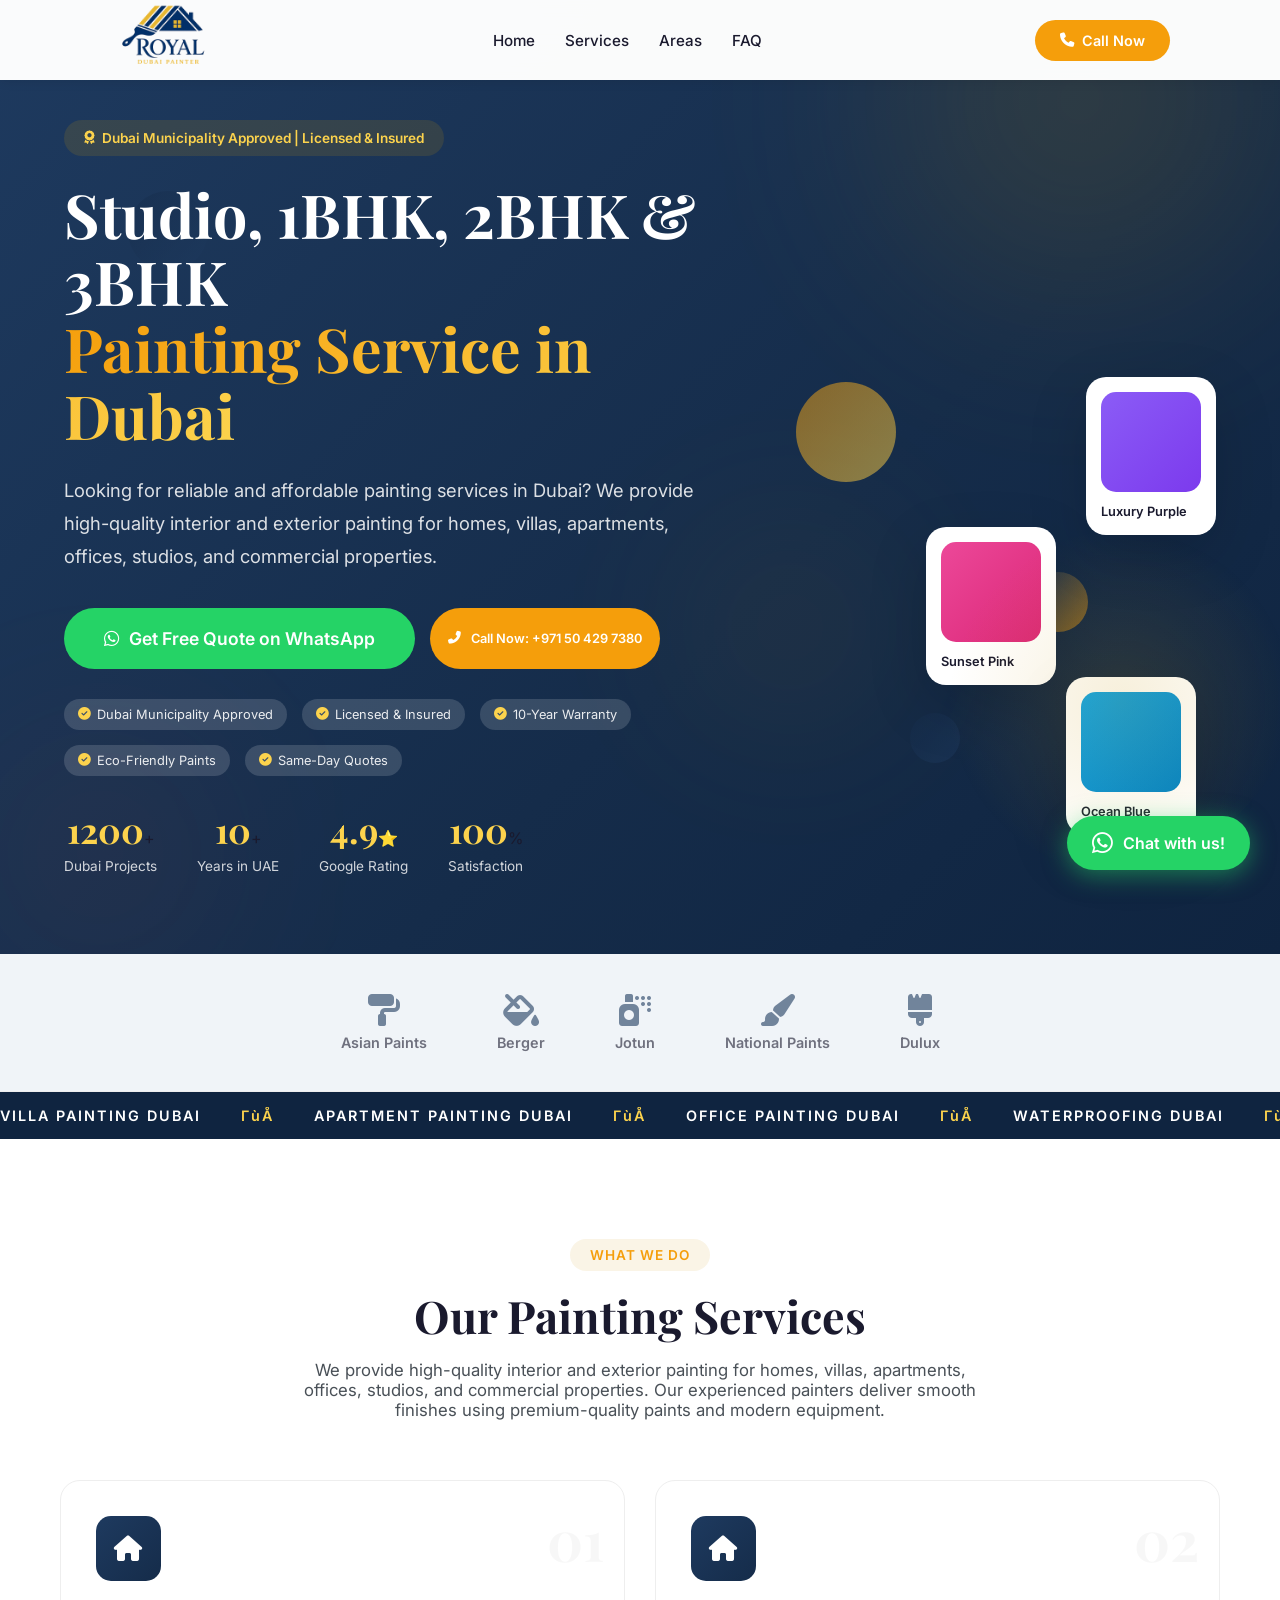
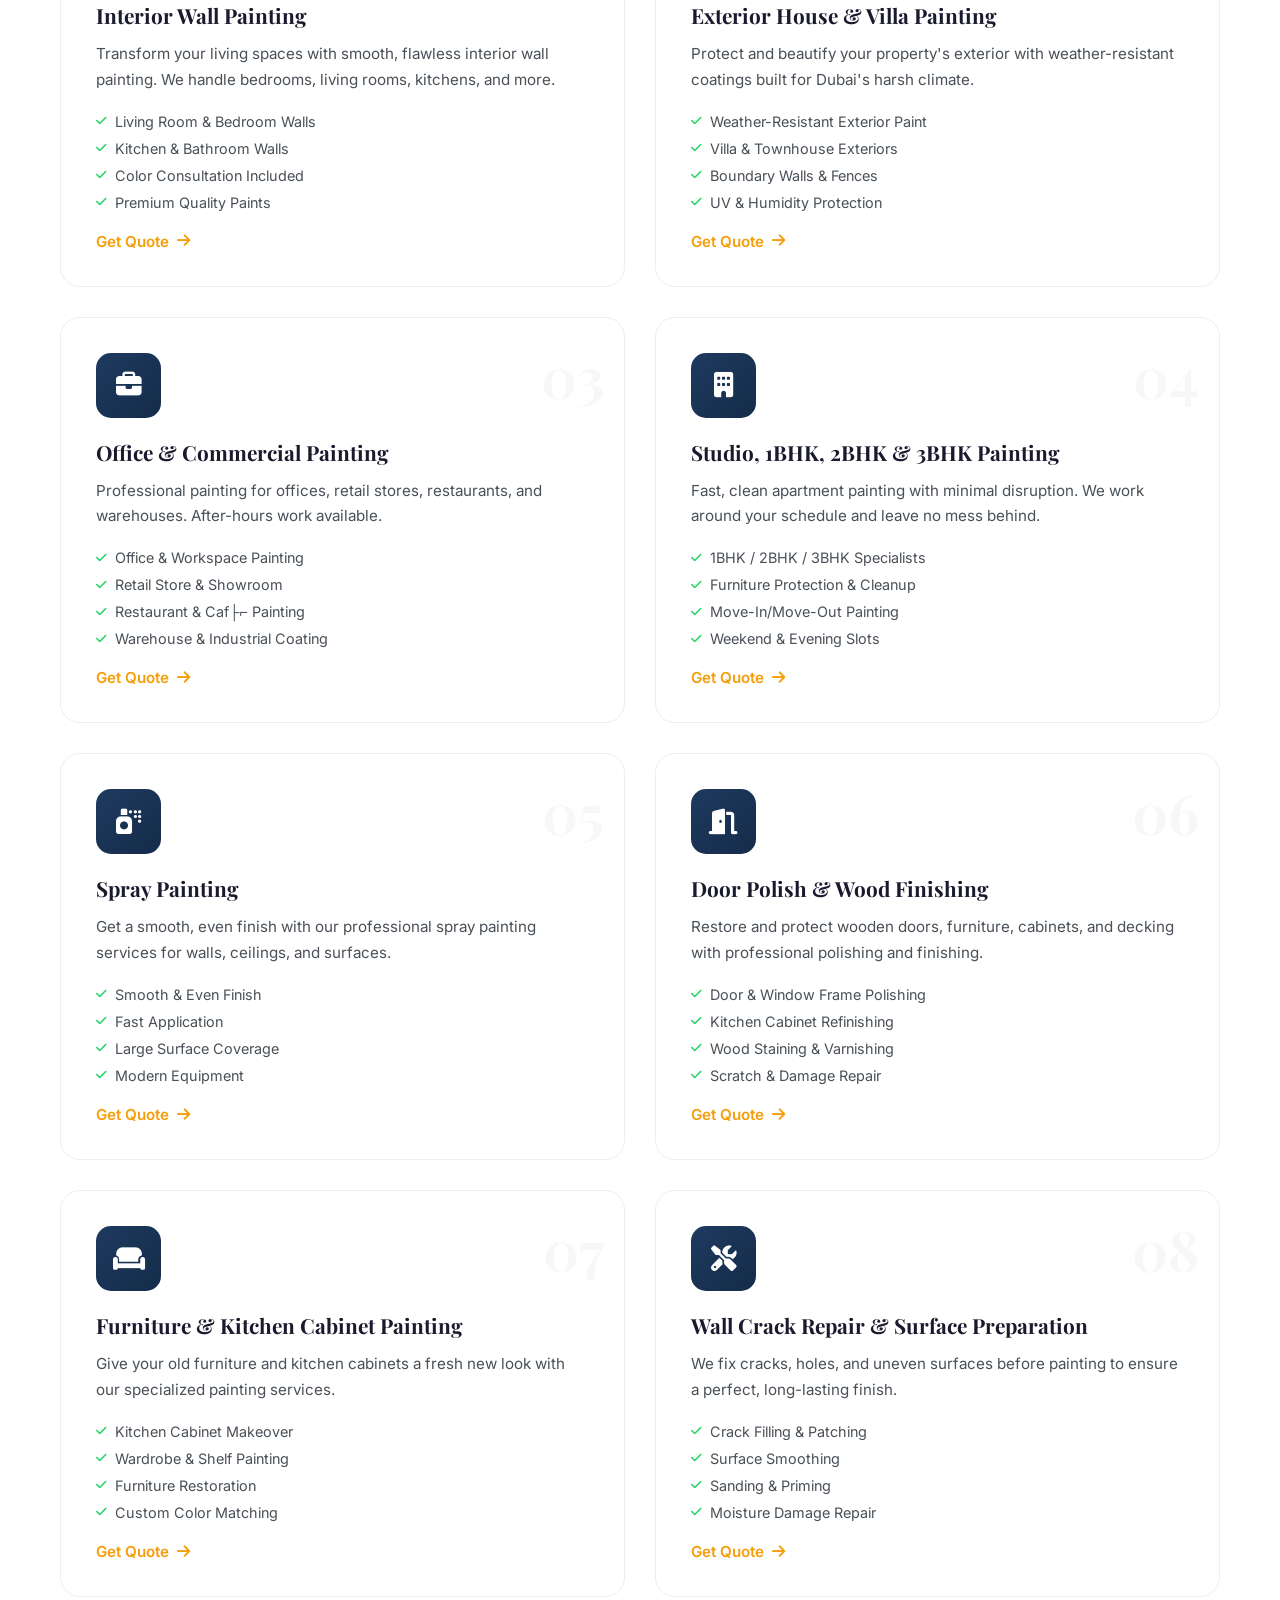
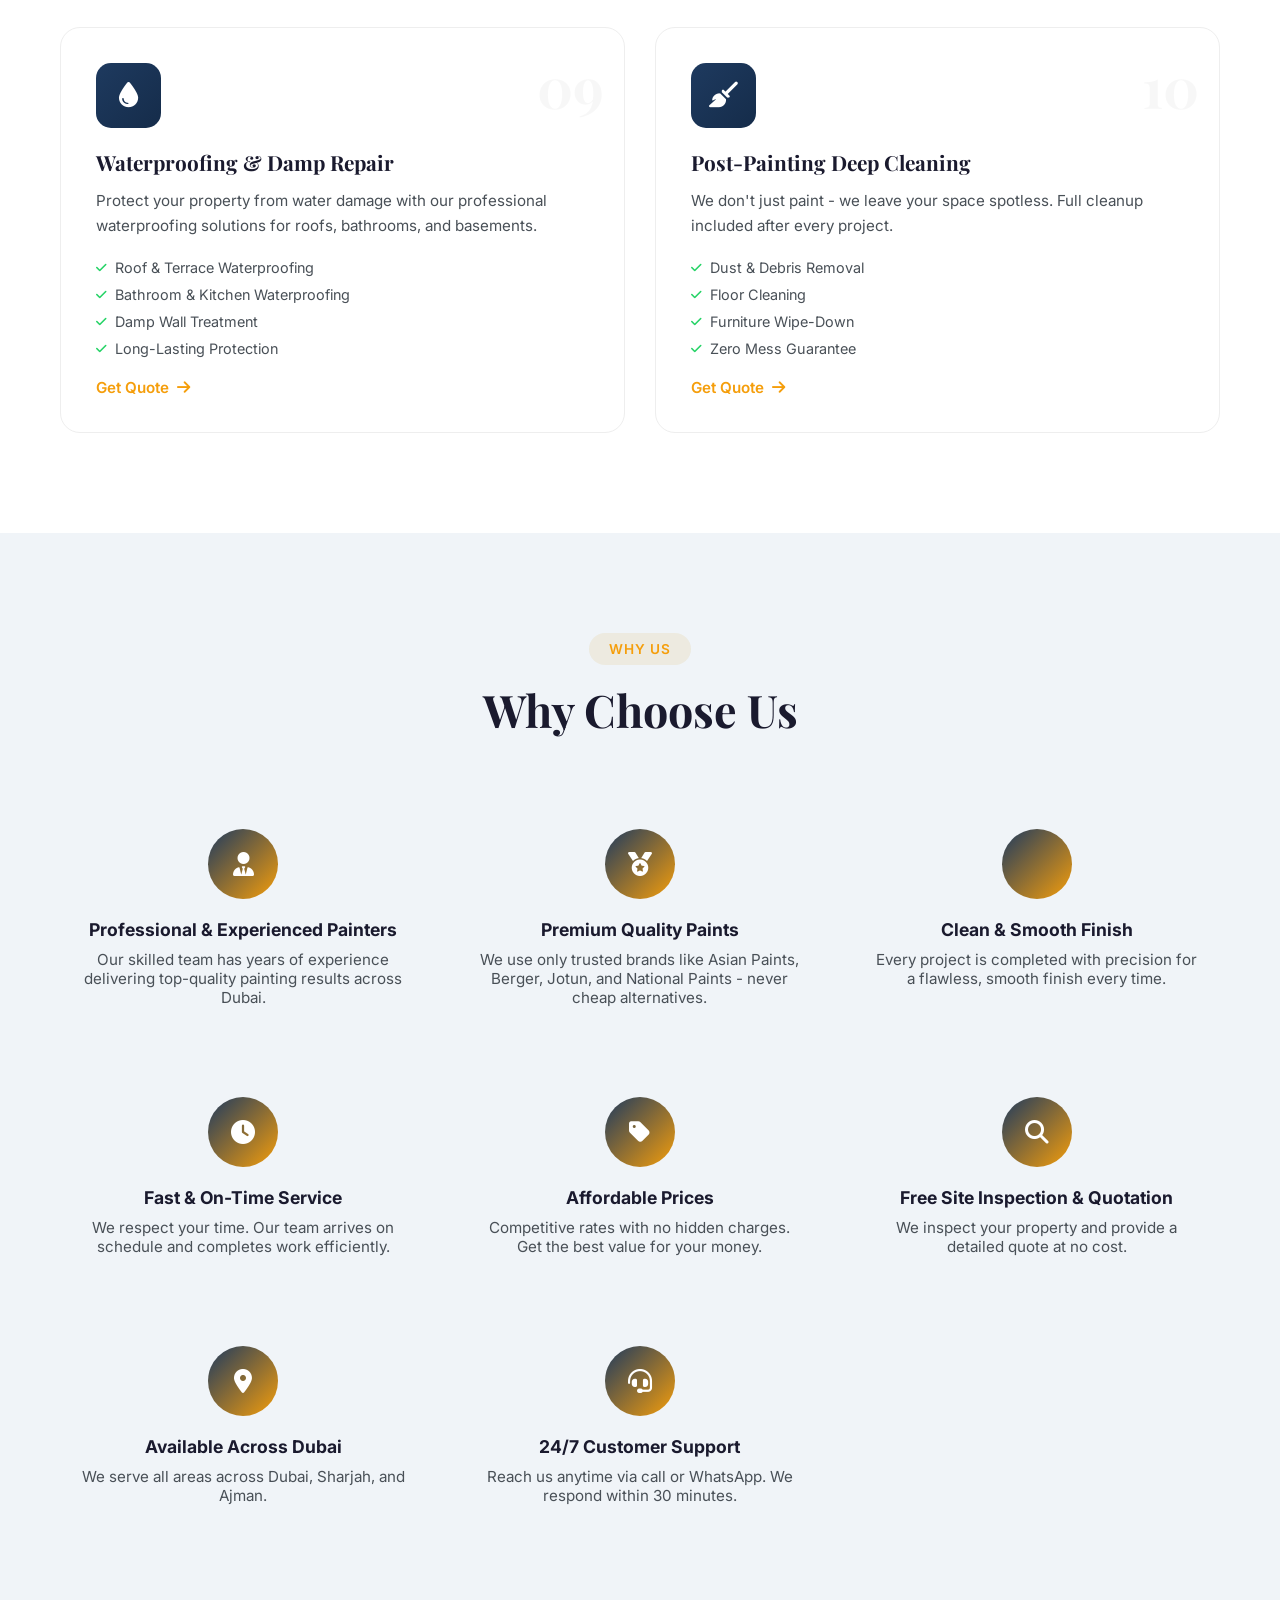
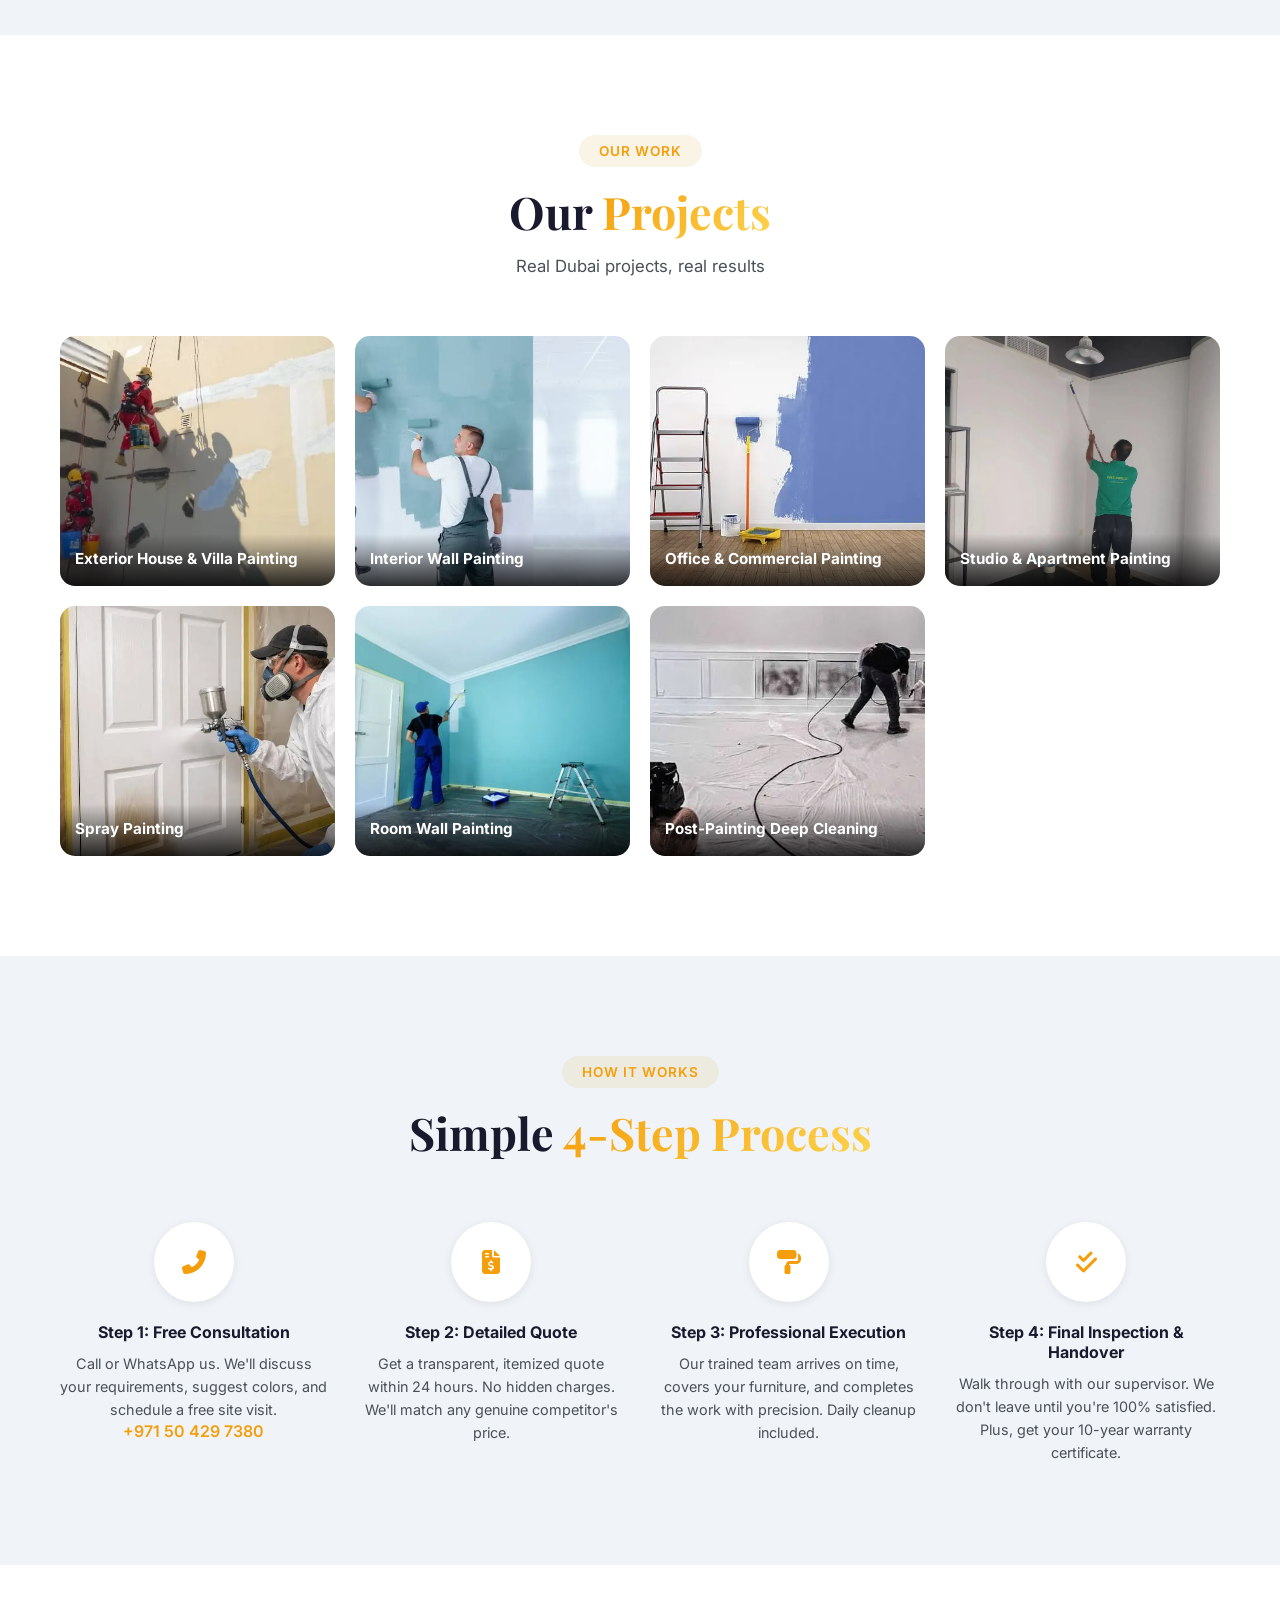
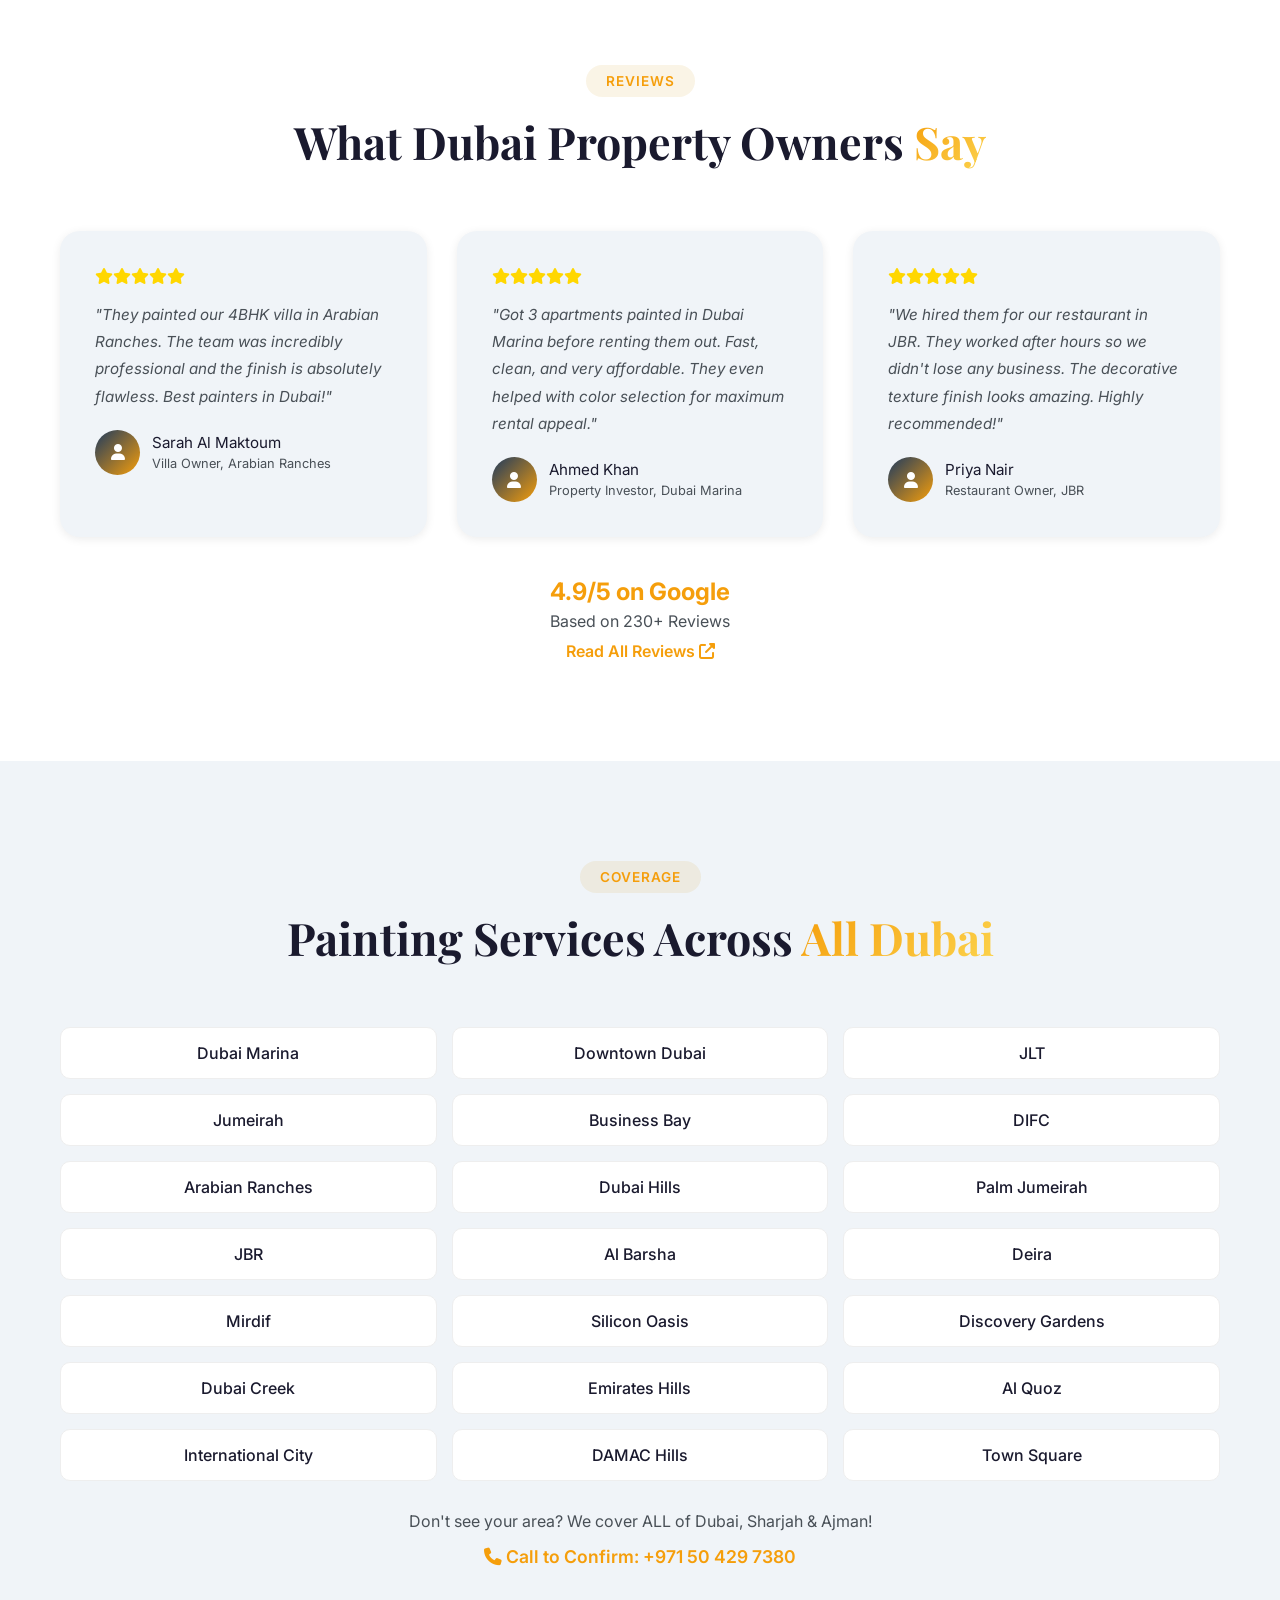
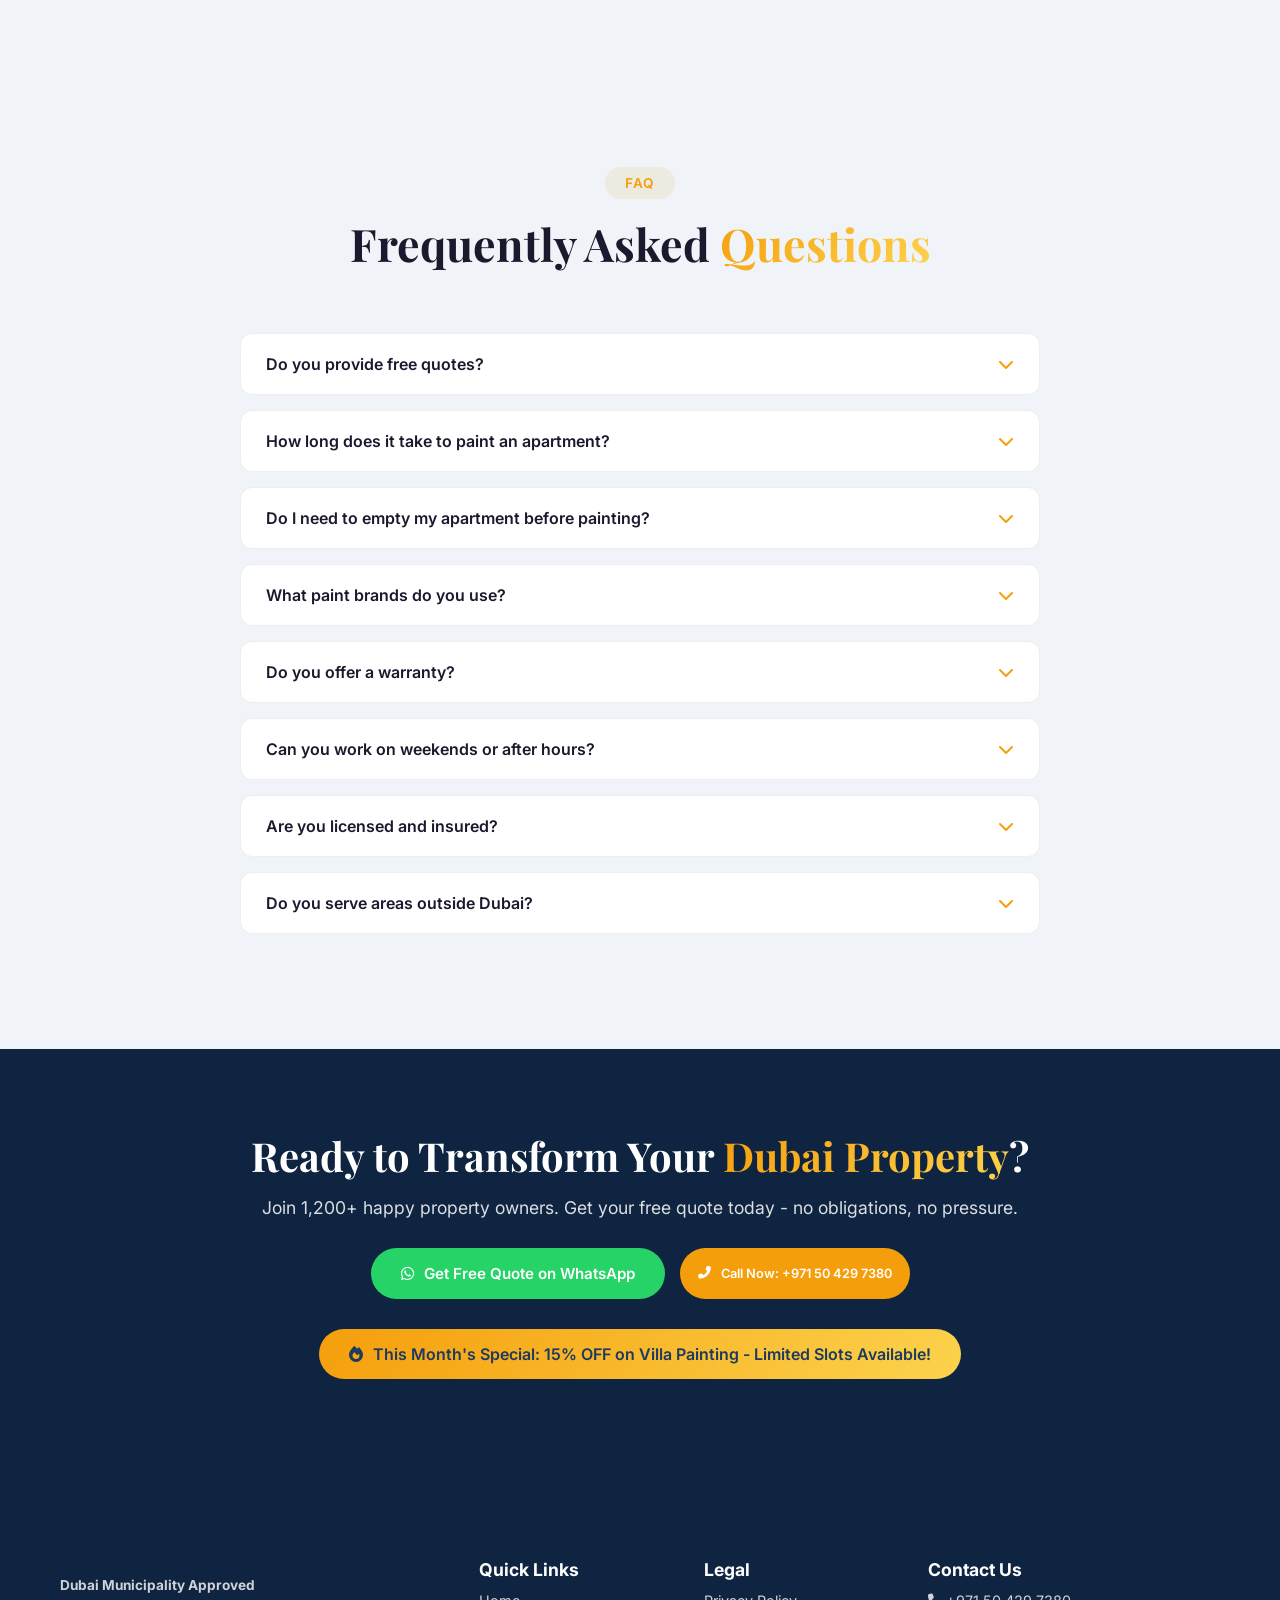
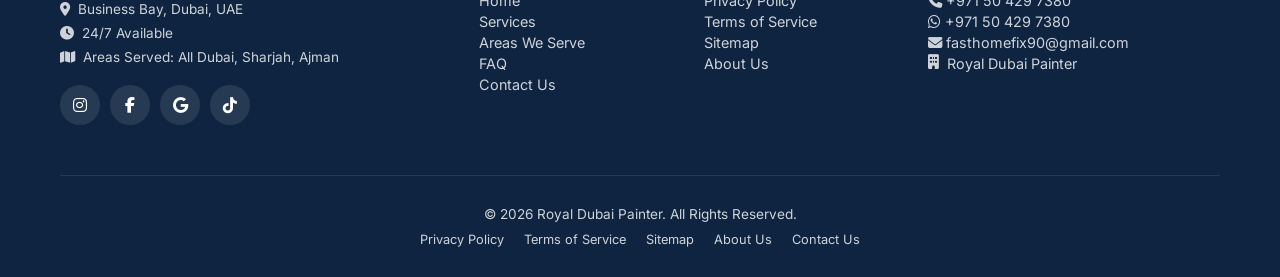
==== commit 36952090: "Revert: restore original CSS/JS completely, keep only popup removal" ====
--- a/apartment.html
+++ b/apartment.html
@@ -17,11 +17,11 @@
     
     
     
+    <link rel="preconnect" href="https://fonts.googleapis.com">
     <link rel="preconnect" href="https://fonts.gstatic.com" crossorigin>
     <link rel="dns-prefetch" href="https://cdnjs.cloudflare.com">
     <link rel="preload" href="logo.webp" as="image" type="image/webp" fetchpriority="high">
-    <link rel="preload" href="https://fonts.googleapis.com/css2?family=Playfair+Display:wght@400;600;700&family=Inter:wght@400;500;600;700&display=optional" as="style" onload="this.onload=null;this.rel='stylesheet'">
-    <noscript><link rel="stylesheet" href="https://fonts.googleapis.com/css2?family=Playfair+Display:wght@400;600;700&family=Inter:wght@400;500;600;700&display=optional"></noscript>
+    <link rel="stylesheet" href="https://fonts.googleapis.com/css2?family=Playfair+Display:wght@400;500;600;700&family=Inter:wght@300;400;500;600;700&display=swap">
     <link rel="preload" href="https://cdnjs.cloudflare.com/ajax/libs/font-awesome/6.4.0/css/all.min.css" as="style" onload="this.onload=null;this.rel='stylesheet'">
     <noscript><link rel="stylesheet" href="https://cdnjs.cloudflare.com/ajax/libs/font-awesome/6.4.0/css/all.min.css"></noscript>
     <link rel="stylesheet" href="styles.min.css" media="print" onload="this.media='all'">
--- a/styles.min.css
+++ b/styles.min.css
@@ -1 +1 @@
-@keyframes float{0%,to{transform:translate(0,0) scale(1)}50%{transform:translate(30px,-30px) scale(1.1)}}@keyframes shapeFloat{0%,to{transform:translateY(0) rotate(0deg)}50%{transform:translateY(-20px) rotate(180deg)}}@keyframes fadeIn{0%{opacity:0}to{opacity:1}}@keyframes cardFloat{0%,to{transform:translateY(0) rotate(-5deg)}50%{transform:translateY(-15px) rotate(0deg)}}@keyframes morph{0%,to{border-radius:40% 60% 70% 30%/40% 50% 60% 50%}50%{border-radius:60% 40% 30% 70%/50% 60% 40% 50%}}@keyframes marquee{0%{transform:translateX(0)}to{transform:translateX(-50%)}}@keyframes pulse{0%,to{transform:scale(1)}50%{transform:scale(1.02)}}@keyframes statusPulse{0%,to{opacity:1}50%{opacity:.5}}@keyframes messageSlide{0%{opacity:0;transform:translateY(10px)}to{opacity:1;transform:translateY(0)}}@keyframes whatsappPulse{0%,to{box-shadow:0 5px 25px rgba(37,211,102,.5)}50%{box-shadow:0 5px 40px rgba(37,211,102,.8)}}*{margin:0;padding:0;box-sizing:border-box}:root{--primary:#1E3A5F;--primary-dark:#152C4A;--secondary:#0F2440;--accent:#F59E0B;--accent-light:#FCD34D;--whatsapp:#25D366;--gradient-1:linear-gradient(135deg, #1E3A5F 0%, #152C4A 100%);--gradient-2:linear-gradient(135deg, #F59E0B 0%, #FCD34D 100%);--gradient-3:linear-gradient(135deg, #1E3A5F 0%, #F59E0B 100%);--gradient-4:linear-gradient(135deg, #152C4A 0%, #1E3A5F 100%);--text-primary:#1a1a2e;--text-secondary:#495057;--bg-light:#f0f4f8;--white:#ffffff;--shadow-sm:0 2px 10px rgba(0,0,0,0.08);--shadow-md:0 10px 40px rgba(0,0,0,0.12);--shadow-lg:0 20px 60px rgba(0,0,0,0.15);--transition:all 0.3s ease}html{scroll-behavior:smooth;overflow-x:hidden}body{font-family:"Inter",sans-serif;color:var(--text-primary)}.container-v2{max-width:1200px;margin:0 auto;padding:0 20px}.sticky-cta-bar,body{background:var(--white)}.sticky-cta-bar{display:none;position:fixed;bottom:0;left:0;width:100%;box-shadow:0-5px 20px rgba(0,0,0,.1);z-index:999;padding:12px 15px;gap:10px}.sticky-cta-bar a{display:flex;align-items:center;justify-content:center;gap:8px;border-radius:10px;font-weight:600;text-decoration:none;min-height:48px}.sticky-whatsapp{flex:2;background:var(--whatsapp);color:var(--white);padding:14px 10px;font-size:1rem}.sticky-call{flex:1;background:var(--accent);color:var(--white);padding:10px 8px;font-size:.85rem}@media (max-width:768px){.sticky-cta-bar{display:flex}body{padding-bottom:80px}a,button{min-height:44px;min-width:44px}.card-link,.nav-links a{padding:10px 0}.mobile-nav-links a{padding:15px 0;display:block}.step-link{display:inline-block;padding:5px 0}.faq-question{min-height:56px}.area-item{min-height:44px;display:flex;align-items:center;justify-content:center}.brand-item{padding:10px}.social-links a{min-width:44px;min-height:44px}.footer-contact a,.footer-links a{padding:8px 0}}.navbar{position:fixed;top:0;left:0;width:100%;height:80px;padding:0;z-index:1000;transition:var(--transition);overflow:hidden}.navbar,.navbar.scrolled{background:rgba(255,255,255,.98);backdrop-filter:blur(20px);box-shadow:var(--shadow-sm)}.logo,.nav-container{display:flex;align-items:center}.nav-container{max-width:1100px;margin:0 auto;padding:0 20px;height:100%;justify-content:space-between}.logo{gap:10px;text-decoration:none}.logo-img{height:110px;width:auto}.logo-icon{width:45px;height:45px;background:var(--gradient-1);border-radius:12px;display:flex;align-items:center;justify-content:center;color:var(--white);font-size:1.2rem}.logo-text{font-family:"Playfair Display",serif;font-size:1.4rem;font-weight:700;color:var(--text-primary);transition:var(--transition)}.nav-links{display:flex;list-style:none;gap:30px}.btn-glow,.mobile-nav-links a,.nav-links a{text-decoration:none;transition:var(--transition)}.nav-links a{color:var(--text-primary);font-weight:500;font-size:.95rem}.nav-links a:hover{color:var(--accent)}.btn-glow,.mobile-nav-links a{font-weight:600}.btn-glow{display:inline-flex;align-items:center;gap:8px;padding:12px 25px;background:var(--accent);color:var(--white);border-radius:50px;font-size:.9rem}.btn-glow:hover{background:var(--accent-light);transform:translateY(-2px)}.mobile-toggle{display:none;flex-direction:column;gap:5px;background:0 0;border:0;cursor:pointer;padding:5px}.mobile-toggle span{width:25px;height:3px;background:var(--text-primary);border-radius:3px;transition:var(--transition)}.mobile-menu,.mobile-menu-header{top:0;left:0;width:100%;display:flex;align-items:center}.mobile-menu{position:fixed;height:100vh;background:var(--white);z-index:9998;flex-direction:column;justify-content:center;gap:20px;opacity:0;visibility:hidden;transition:all .3s ease}.mobile-menu.active{opacity:1;visibility:visible}.mobile-menu-header{position:absolute;padding:15px 20px;justify-content:space-between}.mobile-close{width:40px;height:40px;background:rgba(0,0,0,.1);border:0;border-radius:50%;cursor:pointer;display:flex;align-items:center;justify-content:center;font-size:1.2rem;color:var(--text-primary)}.mobile-nav-links{list-style:none;text-align:center}.mobile-nav-links li{margin:15px 0}.mobile-nav-links a{color:var(--text-primary);font-size:1.4rem}.mobile-nav-links a:hover{color:var(--primary)}.mobile-toggle.active span:nth-child(1){transform:rotate(45deg) translate(5px,5px);background:var(--text-primary)}.mobile-toggle.active span:nth-child(2){opacity:0}.mobile-toggle.active span:nth-child(3){transform:rotate(-45deg) translate(5px,-5px);background:var(--text-primary)}.hero-v2{min-height:100vh;min-height:100dvh;display:flex;align-items:center;position:relative;overflow:hidden;background:linear-gradient(135deg,#1e3a5f 0,#152c4a 60%,#0f2440 100%);padding:120px 0 80px}.hero-bg,.service-item::before{position:absolute;top:0;left:0;width:100%;height:100%}.gradient-orb{position:absolute;border-radius:50%;filter:blur(40px);opacity:.6;will-change:transform}.orb-1{width:600px;height:600px;background:radial-gradient(circle,rgba(200,150,12,.3),transparent 70%);top:-200px;right:-100px;animation:float 8s ease-in-out infinite}.orb-2{width:400px;height:400px;background:radial-gradient(circle,rgba(217,79,43,.15),transparent 70%);bottom:-100px;left:-100px;animation:float 10s ease-in-out infinite reverse}.orb-3{width:300px;height:300px;background:radial-gradient(circle,rgba(200,150,12,.2),transparent 70%);top:50%;left:50%;animation:float 12s ease-in-out infinite}.floating-shapes{position:absolute;width:100%;height:100%}.shape{position:absolute;border-radius:50%;opacity:.5}.shape-1{width:80px;height:80px;background:var(--gradient-4);top:20%;left:10%;animation:shapeFloat 6s ease-in-out infinite}.shape-2{width:60px;height:60px;background:var(--gradient-3);top:60%;right:15%;animation:shapeFloat 8s ease-in-out infinite reverse}.shape-3{width:40px;height:40px;background:var(--gradient-1);bottom:30%;left:20%;animation:shapeFloat 7s ease-in-out infinite}.shape-4{width:100px;height:100px;background:var(--gradient-2);top:40%;right:30%;animation:shapeFloat 9s ease-in-out infinite reverse}.shape-5{width:50px;height:50px;background:var(--gradient-4);bottom:20%;right:25%;animation:shapeFloat 5s ease-in-out infinite}.hero-content-v2{position:relative;z-index:2;max-width:700px;padding-left:5%}@media (max-width:768px){.hero-content-v2{padding:0 15px;text-align:center}}.hero-badge{display:inline-flex;align-items:center;gap:8px;background:rgba(200,150,12,.15);color:var(--accent-light);padding:10px 20px;border-radius:50px;font-size:.85rem;font-weight:600;margin-bottom:25px;animation:fadeIn .8s ease}.hero-title{font-family:"Playfair Display",serif;font-size:3.8rem;line-height:1.1;margin-bottom:25px;animation:fadeIn .8s ease .2s both}.hero-title .line-1,.hero-title .line-2{display:block;color:var(--white)}.gradient-text{background:var(--gradient-2);-webkit-background-clip:text;-webkit-text-fill-color:transparent;background-clip:text}.hero-subtitle{font-size:1.15rem;color:rgba(255,255,255,.85);line-height:1.8;margin-bottom:35px;animation:fadeIn .8s ease .4s both}.hero-actions{display:flex;gap:15px;margin-bottom:30px;flex-wrap:wrap;animation:fadeIn .8s ease .6s both}.btn-primary-v2{background:var(--accent)}.btn-primary-v2:hover{background:var(--accent-light);transform:translateY(-3px);box-shadow:var(--shadow-md)}.btn-outline-v2,.btn-primary-v2,.btn-whatsapp-v2{display:inline-flex;align-items:center;gap:10px;padding:16px 30px;color:var(--white);border-radius:50px;text-decoration:none;font-weight:600;font-size:.95rem;transition:var(--transition)}.btn-whatsapp-v2{background:var(--whatsapp)}.btn-whatsapp-v2:hover{background:#20bd5a;transform:translateY(-3px)}.btn-outline-v2{background:0 0;border:2px solid rgba(255,255,255,.3)}.btn-outline-v2:hover{border-color:var(--accent);color:var(--accent)}.trust-badges{display:flex;gap:15px;flex-wrap:wrap;margin-bottom:30px;animation:fadeIn .8s ease .7s both}.badge{display:flex;align-items:center;gap:6px;font-size:.8rem;color:rgba(255,255,255,.9);background:rgba(255,255,255,.15);padding:8px 14px;border-radius:20px}.badge i{color:var(--accent-light)}.hero-stats{display:flex;gap:40px;animation:fadeIn .8s ease .8s both}.stat{text-align:center}.section-header h2,.stat-number{font-family:"Playfair Display",serif}.stat-number{font-size:2.2rem;font-weight:700;color:var(--accent-light)}.stat-label{display:block;font-size:.85rem;color:rgba(255,255,255,.8);margin-top:5px}.hero-visual{position:absolute;right:5%;top:50%;transform:translateY(-50%);z-index:2}.paint-card{position:absolute;background:var(--white);border-radius:20px;padding:15px;box-shadow:var(--shadow-lg);animation:cardFloat 3s ease-in-out infinite}.card-color{width:100px;height:100px;border-radius:15px;margin-bottom:8px}.paint-card span{font-size:.8rem;font-weight:600}.card-1{top:-100px;right:0;animation-delay:0s}.card-2{top:50px;right:160px;animation-delay:.5s}.card-3{top:200px;right:20px;animation-delay:1s}.paint-splash{position:absolute;width:350px;height:350px;background:radial-gradient(circle,rgba(200,150,12,.3),transparent 70%);border-radius:40% 60% 70% 30%/40% 50% 60% 50%;right:-80px;top:50px;opacity:.5;animation:morph 8s ease-in-out infinite}.trust-bar{padding:30px 0;background:var(--bg-light);border-bottom:1px solid #eee}.brands-grid{display:flex;justify-content:center;align-items:center;flex-wrap:wrap;gap:50px}.brand-item,.service-features li{display:flex;align-items:center;gap:8px}.brand-item{flex-direction:column;opacity:.6;transition:var(--transition)}.brand-item:hover{opacity:1}.brand-item i{font-size:2rem;color:var(--primary)}.brand-item span,.marquee-content span{font-weight:600;font-size:.9rem}.marquee-section{padding:15px 0;background:var(--secondary);overflow:hidden}.marquee{display:flex;overflow:hidden}.marquee-content{display:flex;gap:40px;animation:marquee 25s linear infinite;white-space:nowrap;will-change:transform}.marquee-content span{color:var(--white);letter-spacing:2px}.marquee-content .dot{color:var(--accent-light)}.section-header{text-align:center;margin-bottom:60px}.section-tag{display:inline-block;background:rgba(200,150,12,.1);color:var(--accent);padding:8px 20px;border-radius:50px;font-size:.85rem;font-weight:600;text-transform:uppercase;letter-spacing:1px;margin-bottom:15px}.section-header h2{font-size:2.8rem;margin-bottom:15px}.section-header p{color:var(--text-secondary);font-size:1.05rem;max-width:700px;margin:0 auto}.services-v2{padding:100px 0;background:var(--white)}.services-showcase{display:grid;grid-template-columns:repeat(2,1fr);gap:30px}.service-item{background:var(--white);border-radius:20px;padding:35px;position:relative;overflow:hidden;transition:var(--transition);border:1px solid #eee;cursor:pointer}.service-item::before{content:"";width:4px;height:0;background:var(--gradient-1);transition:var(--transition)}.service-item:hover::before{height:100%}.service-item:hover{transform:translateY(-8px);box-shadow:var(--shadow-lg);border-color:var(--accent)}.service-icon-wrap{width:65px;height:65px;background:var(--gradient-1);border-radius:15px;display:flex;align-items:center;justify-content:center;margin-bottom:20px}.service-icon-wrap i{font-size:1.6rem;color:var(--white)}.contact-info h2,.cta-content h2,.service-content h3{font-family:"Playfair Display",serif;font-size:1.3rem;margin-bottom:12px}.service-content p{line-height:1.7;margin-bottom:15px}.service-features{list-style:none;margin-bottom:15px}.service-features li{padding:5px 0;color:var(--text-secondary);font-size:.9rem}.service-features i{color:var(--whatsapp);font-size:.75rem}.price-tag{background:var(--bg-light);padding:8px 15px;border-radius:8px;font-size:.9rem;margin-bottom:15px;display:inline-block}.card-link{display:inline-flex;align-items:center;gap:8px;color:var(--accent);text-decoration:none;font-weight:600;transition:var(--transition);font-size:.95rem}.card-link:hover{gap:12px}.service-number{position:absolute;top:20px;right:20px;font-family:"Playfair Display",serif;font-size:3.5rem;font-weight:700;color:rgba(0,0,0,.03)}.why-us-v2{padding:100px 0;background:var(--bg-light)}.features-grid{display:grid;grid-template-columns:repeat(3,1fr);gap:30px}.feature{text-align:center;padding:30px 20px}.feature-icon{width:70px;height:70px;background:var(--gradient-3);border-radius:50%;display:flex;align-items:center;justify-content:center;margin:0 auto 20px}.feature-icon i,.step-icon i{font-size:1.5rem;color:var(--white)}.feature h3{font-size:1.1rem;margin-bottom:10px}.feature p,.service-content p,.step-content p{color:var(--text-secondary);font-size:.95rem}.transformation-section{padding:100px 0;background:var(--white)}.gallery-grid{display:grid;grid-template-columns:repeat(4,1fr);gap:20px}.gallery-item{position:relative;border-radius:15px;overflow:hidden;cursor:pointer}.gallery-item img{width:100%;height:250px;object-fit:cover;display:block;aspect-ratio:16/10;transition:var(--transition)}.gallery-item:hover img{transform:scale(1.05)}.gallery-caption{position:absolute;bottom:0;left:0;width:100%;padding:15px;background:linear-gradient(to top,rgba(0,0,0,.8),transparent);color:var(--white)}.gallery-caption h3{font-size:.95rem;margin-bottom:3px}.gallery-caption span{font-size:.8rem;opacity:.8}.process-section{padding:100px 0;background:var(--bg-light)}.process-timeline{display:grid;grid-template-columns:repeat(4,1fr);gap:30px;position:relative}.process-step{text-align:center}.step-icon{width:80px;height:80px;background:var(--white);border-radius:50%;display:flex;align-items:center;justify-content:center;margin:0 auto 20px;box-shadow:var(--shadow-sm);transition:var(--transition)}.step-icon i{color:var(--accent)}.process-step:hover .step-icon{background:var(--accent)}.process-step:hover .step-icon i{color:var(--white)}.step-content h3{font-size:1rem;margin-bottom:10px}.step-content p{font-size:.9rem;line-height:1.6}.step-link{color:var(--accent);font-weight:600;text-decoration:none}.testimonials-v2{padding:100px 0;background:var(--white)}.testimonials-grid{display:grid;grid-template-columns:repeat(3,1fr);gap:30px;margin-bottom:40px}.testimonial-card{background:var(--bg-light);border-radius:20px;padding:35px;box-shadow:var(--shadow-sm);transition:var(--transition)}.testimonial-card:hover{transform:translateY(-5px);box-shadow:var(--shadow-md)}.testimonial-rating{color:gold;margin-bottom:15px;font-size:1rem}.testimonial-text{font-style:italic;color:var(--text-secondary);line-height:1.8;margin-bottom:20px;font-size:.95rem}.testimonial-author{display:flex;align-items:center;gap:12px}.author-avatar{width:45px;height:45px;background:var(--gradient-3);border-radius:50%;display:flex;align-items:center;justify-content:center;color:var(--white)}.author-info .author-name,.author-info h4{font-size:.95rem;margin:0}.author-info span{color:var(--text-secondary);font-size:.8rem}.google-reviews{text-align:center}.reviews-score{font-size:1.5rem;font-weight:700;color:var(--accent);margin-bottom:5px}.google-reviews p{color:var(--text-secondary);margin-bottom:10px}.reviews-link{color:var(--accent);text-decoration:none;font-weight:600}.areas-section{padding:100px 0;background:var(--bg-light)}.areas-grid{display:grid;grid-template-columns:repeat(3,1fr);gap:15px;margin-bottom:30px}.area-item,.faq-question i{transition:var(--transition)}.area-item{background:var(--white);padding:15px;border-radius:10px;text-align:center;font-weight:500;border:1px solid #eee;cursor:pointer}.area-item:hover{background:var(--accent);color:var(--white);border-color:var(--accent)}.areas-note,.faq-answer p{color:var(--text-secondary)}.areas-note{text-align:center;margin-bottom:15px}.areas-cta{display:block;text-align:center;color:var(--accent);font-weight:600;text-decoration:none;font-size:1.1rem}.pricing-section{padding:100px 0;background:var(--white)}.pricing-table{overflow-x:auto;margin-bottom:20px}.pricing-table table{width:100%;border-collapse:collapse}.pricing-table td,.pricing-table th{padding:15px 20px;text-align:left;border-bottom:1px solid #eee}.pricing-table th{background:var(--secondary);color:var(--white);font-weight:600}.faq-question:hover,.pricing-table tr:hover{background:var(--bg-light)}.pricing-note{color:var(--text-secondary);margin-bottom:20px;font-size:.9rem}.pricing-cta,.pricing-note{text-align:center}.faq-section{padding:100px 0;background:var(--bg-light)}.faq-grid{max-width:800px;margin:0 auto}.faq-item{background:var(--white);border-radius:12px;margin-bottom:15px;overflow:hidden;border:1px solid #eee}.faq-question{display:flex;justify-content:space-between;align-items:center;padding:20px 25px;cursor:pointer;transition:var(--transition)}.faq-question h3{font-size:1rem;font-weight:600}.faq-question i{color:var(--accent)}.faq-item.active .faq-question i{transform:rotate(180deg)}.faq-answer{padding:0 25px;max-height:0;overflow:hidden;transition:max-height .3s ease,padding .3s ease}.faq-item.active .faq-answer{max-height:500px;padding:0 25px 20px}.faq-answer p{line-height:1.7}.contact-section{padding:100px 0;background:var(--white)}.contact-grid{display:grid;grid-template-columns:1fr 1fr;gap:60px}.contact-info .section-tag{text-align:left}.contact-info h2,.cta-content h2{font-size:2.2rem;margin-bottom:30px}.contact-details{display:flex;flex-direction:column;gap:20px}.contact-item{display:flex;align-items:flex-start;gap:15px}.contact-item i{width:45px;height:45px;min-width:45px;background:var(--gradient-3);border-radius:10px;display:flex;align-items:center;justify-content:center;color:var(--white);font-size:1rem}.contact-item h4,.popup-info h4{font-size:.95rem;margin-bottom:3px}.contact-item a,.contact-item p{color:var(--text-secondary);text-decoration:none;font-size:.9rem}.contact-item a:hover{color:var(--accent)}.final-cta{padding:80px 0;background:var(--secondary);text-align:center}.cta-content h2{font-size:2.5rem;color:var(--white);margin-bottom:15px}.cta-content>p{color:rgba(255,255,255,.85);margin-bottom:30px;font-size:1.1rem}.cta-buttons{display:flex;justify-content:center;gap:15px;flex-wrap:wrap;margin-bottom:30px}.cta-buttons .btn-primary-v2,.social-links a:hover{background:var(--accent)}.cta-buttons .btn-whatsapp-v2{background:var(--whatsapp)}.cta-buttons .btn-outline-v2{border-color:rgba(255,255,255,.3);color:var(--white)}.cta-buttons .btn-outline-v2:hover{border-color:var(--accent);background:rgba(200,150,12,.2)}.urgency-badge{display:inline-flex;align-items:center;gap:10px;background:var(--gradient-2);color:var(--primary);padding:15px 30px;border-radius:50px;font-weight:600;animation:pulse 2s infinite}.footer-v2{padding:80px 0 30px;background:var(--secondary);color:var(--white)}.footer-grid{display:grid;grid-template-columns:2fr 1fr 1fr 1.5fr;gap:30px;margin-bottom:50px}.footer-brand{text-align:left;padding-top:10px}.footer-brand .logo-text,.social-links a{color:var(--white)}.footer-info{display:flex;flex-direction:column;gap:8px;margin-bottom:20px;padding-top:28px}.footer-info p{display:flex;align-items:center;justify-content:flex-start;gap:8px}.footer-tagline{color:rgba(255,255,255,.85);font-size:.9rem;font-weight:700}.footer-address,.footer-areas-served,.footer-contact p,.footer-hours,.footer-info p{color:rgba(255,255,255,.8);font-size:.85rem}.social-links{display:flex;gap:10px}.social-links a{width:40px;height:40px;background:rgba(255,255,255,.1);border-radius:50%;display:flex;align-items:center;justify-content:center;text-decoration:none;transition:var(--transition)}.social-links a:hover{transform:translateY(-3px)}.footer-contact h3,.footer-links h3{font-size:1.1rem;margin-bottom:12px;margin-top:20px}.footer-bottom-links a,.footer-contact a,.footer-links a{color:rgba(255,255,255,.8);text-decoration:none;transition:var(--transition)}.footer-contact a,.footer-links a{display:block;margin-bottom:4px;font-size:.9rem}.exit-body strong,.footer-bottom-links a:hover,.footer-contact a:hover,.footer-links a:hover{color:var(--accent)}.footer-contact p{font-size:.9rem;display:flex;align-items:flex-start;gap:8px;margin-bottom:4px}.footer-bottom{text-align:center;padding-top:30px;border-top:1px solid rgba(255,255,255,.1)}.footer-bottom p{color:rgba(255,255,255,.8);font-size:.85rem;margin-bottom:10px}.footer-bottom-links{display:flex;justify-content:center;gap:20px;flex-wrap:wrap}.footer-bottom-links a{font-size:.8rem}.popup-overlay,.whatsapp-popup{top:0;left:0;width:100%;height:100%}.whatsapp-popup{position:fixed;z-index:9999;display:flex;align-items:center;justify-content:center;opacity:0;visibility:hidden;transition:all .3s ease;padding:20px}.whatsapp-popup.active{opacity:1;visibility:visible}.popup-overlay{position:absolute;background:rgba(0,0,0,.6);backdrop-filter:blur(5px)}.popup-content{position:relative;width:380px;max-width:100%;background:#ece5dd;border-radius:12px;box-shadow:0 20px 60px rgba(0,0,0,.3);overflow:hidden;transform:scale(.8) translateY(50px);transition:all .4s cubic-bezier(.4,0,.2,1)}.whatsapp-popup.active .popup-content{transform:scale(1) translateY(0)}.popup-close{position:absolute;top:15px;right:15px;width:30px;height:30px;background:rgba(0,0,0,.1);border:0;border-radius:50%;cursor:pointer;display:flex;align-items:center;justify-content:center;color:#666;font-size:1rem;z-index:10;transition:var(--transition)}.popup-close:hover{background:rgba(0,0,0,.2);color:#333}.popup-header{background:#075e54;padding:20px;gap:15px}.online-status,.popup-avatar,.popup-header{display:flex;align-items:center}.popup-avatar{width:50px;height:50px;background:#25d366;border-radius:50%;justify-content:center;color:#fff;font-size:1.5rem}.popup-info h4{color:#fff;font-size:1.1rem}.online-status{color:rgba(255,255,255,.8);font-size:.8rem;gap:6px}.status-dot{width:8px;height:8px;background:#25d366;border-radius:50%;animation:statusPulse 2s infinite}.popup-body{padding:20px;background:#ece5dd}.popup-message{background:#fff;padding:15px;border-radius:0 12px 12px 12px;box-shadow:0 2px 5px rgba(0,0,0,.1);animation:messageSlide .5s ease .3s both}.popup-message p{color:#303030;font-size:.95rem;margin-bottom:8px;line-height:1.4}.message-time{display:block;text-align:right;font-size:.7rem;color:#999}.popup-footer{padding:15px 20px 20px;background:#ece5dd}.popup-btn{display:flex;align-items:center;justify-content:center;gap:10px;width:100%;padding:14px;background:#25d366;color:#fff;text-decoration:none;border-radius:25px;font-weight:600;font-size:1rem;transition:var(--transition)}.popup-btn:hover{background:#20bd5a;transform:translateY(-2px)}.exit-overlay,.exit-popup{top:0;left:0;width:100%;height:100%}.exit-popup{position:fixed;z-index:9998;display:flex;align-items:center;justify-content:center;opacity:0;visibility:hidden;transition:all .3s ease;padding:20px}.exit-popup.active{opacity:1;visibility:visible}.exit-overlay{position:absolute;background:rgba(0,0,0,.7)}.exit-content{position:relative;width:450px;max-width:100%;background:var(--white);border-radius:20px;overflow:hidden;transform:scale(.8);transition:all .4s cubic-bezier(.4,0,.2,1)}.exit-popup.active .exit-content{transform:scale(1)}.exit-close{position:absolute;top:15px;right:15px;width:35px;height:35px;background:rgba(0,0,0,.1);border:0;border-radius:50%;cursor:pointer;display:flex;align-items:center;justify-content:center;z-index:10}.exit-header{background:var(--gradient-1);padding:40px 30px;text-align:center;color:var(--white)}.exit-header i{font-size:3rem;margin-bottom:15px}.exit-header h3,.whatsapp-float-v2 i{font-size:1.5rem}.exit-body{padding:30px;text-align:center}.exit-body p{margin-bottom:10px;color:var(--text-secondary)}.exit-body strong{font-size:1.2rem}.exit-buttons{display:flex;gap:15px;justify-content:center;margin-top:20px}.exit-buttons .exit-btn-whatsapp{padding:18px 36px;font-size:1.05rem}.exit-buttons .exit-btn-call{padding:14px 24px;font-size:.9rem}.hero-actions .hero-btn-whatsapp{padding:20px 40px;font-size:1.1rem}.cta-buttons .cta-btn-call,.hero-actions .hero-btn-call{padding:10px 18px;font-size:.8rem}.back-to-top,.whatsapp-float-v2{position:fixed;right:30px;display:flex;align-items:center;transition:var(--transition)}.whatsapp-float-v2{bottom:30px;background:var(--whatsapp);border-radius:50px;padding:15px 25px;gap:10px;color:var(--white);text-decoration:none;font-weight:600;box-shadow:0 5px 25px rgba(37,211,102,.5);z-index:1000;animation:whatsappPulse 2s infinite}.whatsapp-float-v2:hover{transform:scale(1.05)}.back-to-top{bottom:100px;width:50px;height:50px;background:var(--white);border:0;border-radius:50%;cursor:pointer;justify-content:center;box-shadow:var(--shadow-md);opacity:0;visibility:hidden;z-index:999}.back-to-top.visible{opacity:1;visibility:visible}.back-to-top:hover{background:var(--accent);color:var(--white)}@media (max-width:1200px){.container-v2{padding:0 30px}}@media (max-width:1024px){.hero-title{font-size:3rem}.hero-content-v2{max-width:100%;padding-left:20px;text-align:center}.hero-actions,.hero-stats,.trust-badges{justify-content:center}.hero-visual{display:none}.services-showcase{grid-template-columns:1fr}.features-grid{grid-template-columns:repeat(2,1fr)}.contact-grid,.testimonials-grid{grid-template-columns:1fr}.footer-grid{grid-template-columns:repeat(2,1fr)}.gallery-grid{grid-template-columns:repeat(3,1fr)}}@media (max-width:900px){.features-grid,.gallery-grid{grid-template-columns:repeat(2,1fr)}.areas-grid{grid-template-columns:repeat(3,1fr)}}@media (max-width:768px){.nav-cta,.nav-links{display:none}.mobile-toggle{display:flex}.container-v2{padding:0 15px}.hero-v2{padding:100px 0 60px;min-height:auto}.hero-title{font-size:2.3rem;line-height:1.2}.hero-subtitle{font-size:1rem;line-height:1.6}.section-header h2{font-size:2rem}.section-header p,.step-content h3{font-size:.95rem}.section-header{margin-bottom:40px}.hero-actions{flex-direction:column;align-items:center;gap:10px}.cta-buttons a,.hero-actions .btn-outline-v2,.hero-actions .btn-primary-v2,.hero-actions .btn-whatsapp-v2{width:100%;max-width:320px;justify-content:center}.hero-actions .hero-btn-whatsapp{width:100%;padding:18px 30px;font-size:1.05rem;text-align:center}.hero-actions .hero-btn-call{width:auto;padding:10px 24px;font-size:.8rem;margin:0 auto}.trust-badges{gap:10px}.badge{font-size:.7rem;padding:6px 10px}.hero-stats{display:grid;grid-template-columns:repeat(2,1fr);gap:20px;width:100%;max-width:400px;margin:0 auto}.contact-info h2,.stat-number{font-size:1.8rem}.stat-label{font-size:.75rem}.features-grid{grid-template-columns:1fr;gap:20px}.feature{padding:25px 15px}.feature-icon{width:60px;height:60px}.gallery-grid{grid-template-columns:repeat(2,1fr);gap:10px}.gallery-item img{height:180px}.process-timeline{grid-template-columns:1fr;gap:25px}.process-step{display:flex;align-items:flex-start;gap:15px;text-align:left}.step-icon{min-width:60px;width:60px;height:60px;margin:0}.step-content p{font-size:.85rem}.testimonials-grid{gap:20px}.testimonial-card{padding:25px}.testimonial-text{font-size:.9rem;line-height:1.6}.areas-grid{grid-template-columns:repeat(2,1fr);gap:10px}.area-item{padding:12px 10px;font-size:.85rem}.contact-grid{gap:30px}.cta-content h2{font-size:2rem}.cta-buttons{flex-direction:column;align-items:center;gap:12px}.urgency-badge{font-size:.85rem;padding:12px 20px}.footer-grid{grid-template-columns:1fr;text-align:left;gap:20px}.footer-brand .logo,.social-links{justify-content:flex-start}.footer-contact h3,.footer-links h3{margin-top:15px;margin-bottom:10px}.exit-buttons{flex-direction:column;align-items:center}.exit-buttons .exit-btn-call,.exit-buttons .exit-btn-whatsapp{width:85%;padding:16px 30px;font-size:1rem;text-align:center;justify-content:center}.exit-buttons .exit-btn-call{width:60%;padding:10px 24px;font-size:.8rem}.whatsapp-float-v2{display:none!important}.back-to-top{bottom:90px;right:20px;width:45px;height:45px}.marquee-content span{font-size:.75rem;letter-spacing:1px}.brands-grid{gap:30px}.brand-item i{font-size:1.5rem}.brand-item span{font-size:.8rem}.faq-question{padding:15px 20px}.faq-answer p,.faq-question h3{font-size:.9rem}.faq-answer{padding:0 20px 15px}}@media (max-width:480px){.hero-title{font-size:1.8rem}.hero-badge{font-size:.7rem;padding:8px 12px;gap:6px}.hero-subtitle{font-size:.9rem}.hero-actions .btn-outline-v2,.hero-actions .btn-primary-v2,.hero-actions .btn-whatsapp-v2{font-size:.8rem;padding:12px 15px}.hero-stats{grid-template-columns:repeat(2,1fr);gap:15px}.stat-number{font-size:1.5rem}.cta-content h2,.section-header h2{font-size:1.6rem}.section-tag{font-size:.75rem;padding:6px 15px}.gallery-grid{grid-template-columns:1fr}.gallery-item img{height:200px}.areas-grid{grid-template-columns:repeat(2,1fr)}.cta-content>p{font-size:.95rem}.urgency-badge{font-size:.8rem;padding:10px 15px;flex-direction:column;text-align:center}.contact-info h2{font-size:1.5rem}.footer-contact h3,.footer-links h3{font-size:1rem;margin-bottom:15px}.exit-content,.popup-content{width:95%}.paint-drip{gap:6px}.drip{width:12px;height:50px}.process-step{flex-direction:column;align-items:center;text-align:center}.step-icon{min-width:70px;width:70px;height:70px}}@media (max-width:360px){.hero-title{font-size:1.6rem}.badge,.hero-badge{font-size:.65rem}.badge{padding:5px 8px}.hero-stats{grid-template-columns:1fr 1fr;gap:12px}.stat-number{font-size:1.3rem}.areas-grid{grid-template-columns:1fr}.area-item{padding:10px}}+@keyframes float{0%,to{transform:translate(0,0) scale(1)}50%{transform:translate(30px,-30px) scale(1.1)}}@keyframes shapeFloat{0%,to{transform:translateY(0) rotate(0deg)}50%{transform:translateY(-20px) rotate(180deg)}}@keyframes fadeInUp{0%{opacity:0;transform:translateY(30px)}to{opacity:1;transform:translateY(0)}}@keyframes cardFloat{0%,to{transform:translateY(0) rotate(-5deg)}50%{transform:translateY(-15px) rotate(0deg)}}@keyframes morph{0%,to{border-radius:40% 60% 70% 30%/40% 50% 60% 50%}50%{border-radius:60% 40% 30% 70%/50% 60% 40% 50%}}@keyframes marquee{0%{transform:translateX(0)}to{transform:translateX(-50%)}}@keyframes pulse{0%,to{transform:scale(1)}50%{transform:scale(1.02)}}@keyframes statusPulse{0%,to{opacity:1}50%{opacity:.5}}@keyframes messageSlide{0%{opacity:0;transform:translateY(10px)}to{opacity:1;transform:translateY(0)}}@keyframes whatsappPulse{0%,to{box-shadow:0 5px 25px rgba(37,211,102,.5)}50%{box-shadow:0 5px 40px rgba(37,211,102,.8)}}*{margin:0;padding:0;box-sizing:border-box}:root{--primary:#1E3A5F;--primary-dark:#152C4A;--secondary:#0F2440;--accent:#F59E0B;--accent-light:#FCD34D;--whatsapp:#25D366;--gradient-1:linear-gradient(135deg, #1E3A5F 0%, #152C4A 100%);--gradient-2:linear-gradient(135deg, #F59E0B 0%, #FCD34D 100%);--gradient-3:linear-gradient(135deg, #1E3A5F 0%, #F59E0B 100%);--gradient-4:linear-gradient(135deg, #152C4A 0%, #1E3A5F 100%);--text-primary:#1a1a2e;--text-secondary:#495057;--bg-light:#f0f4f8;--white:#ffffff;--shadow-sm:0 2px 10px rgba(0,0,0,0.08);--shadow-md:0 10px 40px rgba(0,0,0,0.12);--shadow-lg:0 20px 60px rgba(0,0,0,0.15);--transition:all 0.3s ease}html{scroll-behavior:smooth}body{font-family:"Inter",sans-serif;color:var(--text-primary);overflow-x:hidden}.container-v2{max-width:1200px;margin:0 auto;padding:0 20px}.sticky-cta-bar,body{background:var(--white)}.sticky-cta-bar{display:none;position:fixed;bottom:0;left:0;width:100%;box-shadow:0-5px 20px rgba(0,0,0,.1);z-index:999;padding:12px 15px;gap:10px}.sticky-cta-bar a{display:flex;align-items:center;justify-content:center;gap:8px;border-radius:10px;font-weight:600;text-decoration:none;min-height:48px}.sticky-whatsapp{flex:2;background:var(--whatsapp);color:var(--white);padding:14px 10px;font-size:1rem}.sticky-call{flex:1;background:var(--accent);color:var(--white);padding:10px 8px;font-size:.85rem}@media (max-width:768px){.sticky-cta-bar{display:flex}body{padding-bottom:80px}a,button{min-height:44px;min-width:44px}.card-link,.nav-links a{padding:10px 0}.mobile-nav-links a{padding:15px 0;display:block}.step-link{display:inline-block;padding:5px 0}.faq-question{min-height:56px}.area-item{min-height:44px;display:flex;align-items:center;justify-content:center}.brand-item{padding:10px}.social-links a{min-width:44px;min-height:44px}.footer-contact a,.footer-links a{padding:8px 0}}.navbar{position:fixed;top:0;left:0;width:100%;height:80px;padding:0;z-index:1000;transition:var(--transition);overflow:hidden}.navbar,.navbar.scrolled{background:rgba(255,255,255,.98);backdrop-filter:blur(20px);box-shadow:var(--shadow-sm)}.logo,.nav-container{display:flex;align-items:center}.nav-container{max-width:1100px;margin:0 auto;padding:0 20px;height:100%;justify-content:space-between}.logo{gap:10px;text-decoration:none}.logo-img{height:110px;width:auto}.logo-icon{width:45px;height:45px;background:var(--gradient-1);border-radius:12px;display:flex;align-items:center;justify-content:center;color:var(--white);font-size:1.2rem}.logo-text{font-family:"Playfair Display",serif;font-size:1.4rem;font-weight:700;color:var(--text-primary);transition:var(--transition)}.nav-links{display:flex;list-style:none;gap:30px}.btn-glow,.mobile-nav-links a,.nav-links a{text-decoration:none;transition:var(--transition)}.nav-links a{color:var(--text-primary);font-weight:500;font-size:.95rem}.nav-links a:hover{color:var(--accent)}.btn-glow,.mobile-nav-links a{font-weight:600}.btn-glow{display:inline-flex;align-items:center;gap:8px;padding:12px 25px;background:var(--accent);color:var(--white);border-radius:50px;font-size:.9rem}.btn-glow:hover{background:var(--accent-light);transform:translateY(-2px)}.mobile-toggle{display:none;flex-direction:column;gap:5px;background:0 0;border:0;cursor:pointer;padding:5px}.mobile-toggle span{width:25px;height:3px;background:var(--text-primary);border-radius:3px;transition:var(--transition)}.mobile-menu,.mobile-menu-header{top:0;left:0;width:100%;display:flex;align-items:center}.mobile-menu{position:fixed;height:100vh;background:var(--white);z-index:9998;flex-direction:column;justify-content:center;gap:20px;opacity:0;visibility:hidden;transition:all .3s ease}.mobile-menu.active{opacity:1;visibility:visible}.mobile-menu-header{position:absolute;padding:15px 20px;justify-content:space-between}.mobile-close{width:40px;height:40px;background:rgba(0,0,0,.1);border:0;border-radius:50%;cursor:pointer;display:flex;align-items:center;justify-content:center;font-size:1.2rem;color:var(--text-primary)}.mobile-nav-links{list-style:none;text-align:center}.mobile-nav-links li{margin:15px 0}.mobile-nav-links a{color:var(--text-primary);font-size:1.4rem}.mobile-nav-links a:hover{color:var(--primary)}.mobile-toggle.active span:nth-child(1){transform:rotate(45deg) translate(5px,5px);background:var(--text-primary)}.mobile-toggle.active span:nth-child(2){opacity:0}.mobile-toggle.active span:nth-child(3){transform:rotate(-45deg) translate(5px,-5px);background:var(--text-primary)}.hero-v2{min-height:100vh;display:flex;align-items:center;position:relative;overflow:hidden;background:linear-gradient(135deg,#1e3a5f 0,#152c4a 60%,#0f2440 100%);padding:120px 0 80px}.hero-bg,.service-item::before{position:absolute;top:0;left:0;width:100%;height:100%}.gradient-orb{position:absolute;border-radius:50%;filter:blur(80px);opacity:.6}.orb-1{width:600px;height:600px;background:radial-gradient(circle,rgba(200,150,12,.3),transparent 70%);top:-200px;right:-100px;animation:float 8s ease-in-out infinite}.orb-2{width:400px;height:400px;background:radial-gradient(circle,rgba(217,79,43,.15),transparent 70%);bottom:-100px;left:-100px;animation:float 10s ease-in-out infinite reverse}.orb-3{width:300px;height:300px;background:radial-gradient(circle,rgba(200,150,12,.2),transparent 70%);top:50%;left:50%;animation:float 12s ease-in-out infinite}.floating-shapes{position:absolute;width:100%;height:100%}.shape{position:absolute;border-radius:50%;opacity:.5}.shape-1{width:80px;height:80px;background:var(--gradient-4);top:20%;left:10%;animation:shapeFloat 6s ease-in-out infinite}.shape-2{width:60px;height:60px;background:var(--gradient-3);top:60%;right:15%;animation:shapeFloat 8s ease-in-out infinite reverse}.shape-3{width:40px;height:40px;background:var(--gradient-1);bottom:30%;left:20%;animation:shapeFloat 7s ease-in-out infinite}.shape-4{width:100px;height:100px;background:var(--gradient-2);top:40%;right:30%;animation:shapeFloat 9s ease-in-out infinite reverse}.shape-5{width:50px;height:50px;background:var(--gradient-4);bottom:20%;right:25%;animation:shapeFloat 5s ease-in-out infinite}.hero-content-v2{position:relative;z-index:2;max-width:700px;padding-left:5%}@media (max-width:768px){.hero-content-v2{padding:0 15px;text-align:center}}.hero-badge{display:inline-flex;align-items:center;gap:8px;background:rgba(200,150,12,.15);color:var(--accent-light);padding:10px 20px;border-radius:50px;font-size:.85rem;font-weight:600;margin-bottom:25px;animation:fadeInUp .8s ease}.hero-title{font-family:"Playfair Display",serif;font-size:3.8rem;line-height:1.1;margin-bottom:25px;animation:fadeInUp .8s ease .2s both}.hero-title .line-1,.hero-title .line-2{display:block;color:var(--white)}.gradient-text{background:var(--gradient-2);-webkit-background-clip:text;-webkit-text-fill-color:transparent;background-clip:text}.hero-subtitle{font-size:1.15rem;color:rgba(255,255,255,.85);line-height:1.8;margin-bottom:35px;animation:fadeInUp .8s ease .4s both}.hero-actions{display:flex;gap:15px;margin-bottom:30px;flex-wrap:wrap;animation:fadeInUp .8s ease .6s both}.btn-primary-v2{background:var(--accent)}.btn-primary-v2:hover{background:var(--accent-light);transform:translateY(-3px);box-shadow:var(--shadow-md)}.btn-outline-v2,.btn-primary-v2,.btn-whatsapp-v2{display:inline-flex;align-items:center;gap:10px;padding:16px 30px;color:var(--white);border-radius:50px;text-decoration:none;font-weight:600;font-size:.95rem;transition:var(--transition)}.btn-whatsapp-v2{background:var(--whatsapp)}.btn-whatsapp-v2:hover{background:#20bd5a;transform:translateY(-3px)}.btn-outline-v2{background:0 0;border:2px solid rgba(255,255,255,.3)}.btn-outline-v2:hover{border-color:var(--accent);color:var(--accent)}.trust-badges{display:flex;gap:15px;flex-wrap:wrap;margin-bottom:30px;animation:fadeInUp .8s ease .7s both}.badge{display:flex;align-items:center;gap:6px;font-size:.8rem;color:rgba(255,255,255,.9);background:rgba(255,255,255,.15);padding:8px 14px;border-radius:20px}.badge i{color:var(--accent-light)}.hero-stats{display:flex;gap:40px;animation:fadeInUp .8s ease .8s both}.stat{text-align:center}.section-header h2,.stat-number{font-family:"Playfair Display",serif}.stat-number{font-size:2.2rem;font-weight:700;color:var(--accent-light)}.stat-label{display:block;font-size:.85rem;color:rgba(255,255,255,.8);margin-top:5px}.hero-visual{position:absolute;right:5%;top:50%;transform:translateY(-50%);z-index:2}.paint-card{position:absolute;background:var(--white);border-radius:20px;padding:15px;box-shadow:var(--shadow-lg);animation:cardFloat 3s ease-in-out infinite}.card-color{width:100px;height:100px;border-radius:15px;margin-bottom:8px}.paint-card span{font-size:.8rem;font-weight:600}.card-1{top:-100px;right:0;animation-delay:0s}.card-2{top:50px;right:160px;animation-delay:.5s}.card-3{top:200px;right:20px;animation-delay:1s}.paint-splash{position:absolute;width:350px;height:350px;background:radial-gradient(circle,rgba(200,150,12,.3),transparent 70%);border-radius:40% 60% 70% 30%/40% 50% 60% 50%;right:-80px;top:50px;opacity:.5;animation:morph 8s ease-in-out infinite}.trust-bar{padding:30px 0;background:var(--bg-light);border-bottom:1px solid #eee}.brands-grid{display:flex;justify-content:center;align-items:center;flex-wrap:wrap;gap:50px}.brand-item,.service-features li{display:flex;align-items:center;gap:8px}.brand-item{flex-direction:column;opacity:.6;transition:var(--transition)}.brand-item:hover{opacity:1}.brand-item i{font-size:2rem;color:var(--primary)}.brand-item span,.marquee-content span{font-weight:600;font-size:.9rem}.marquee-section{padding:15px 0;background:var(--secondary);overflow:hidden}.marquee{display:flex;overflow:hidden}.marquee-content{display:flex;gap:40px;animation:marquee 25s linear infinite;white-space:nowrap}.marquee-content span{color:var(--white);letter-spacing:2px}.marquee-content .dot{color:var(--accent-light)}.section-header{text-align:center;margin-bottom:60px}.section-tag{display:inline-block;background:rgba(200,150,12,.1);color:var(--accent);padding:8px 20px;border-radius:50px;font-size:.85rem;font-weight:600;text-transform:uppercase;letter-spacing:1px;margin-bottom:15px}.section-header h2{font-size:2.8rem;margin-bottom:15px}.section-header p{color:var(--text-secondary);font-size:1.05rem;max-width:700px;margin:0 auto}.services-v2{padding:100px 0;background:var(--white)}.services-showcase{display:grid;grid-template-columns:repeat(2,1fr);gap:30px}.service-item{background:var(--white);border-radius:20px;padding:35px;position:relative;overflow:hidden;transition:var(--transition);border:1px solid #eee;cursor:pointer}.service-item::before{content:"";width:4px;height:0;background:var(--gradient-1);transition:var(--transition)}.service-item:hover::before{height:100%}.service-item:hover{transform:translateY(-8px);box-shadow:var(--shadow-lg);border-color:var(--accent)}.service-icon-wrap{width:65px;height:65px;background:var(--gradient-1);border-radius:15px;display:flex;align-items:center;justify-content:center;margin-bottom:20px}.service-icon-wrap i{font-size:1.6rem;color:var(--white)}.contact-info h2,.cta-content h2,.service-content h3{font-family:"Playfair Display",serif;font-size:1.3rem;margin-bottom:12px}.service-content p{line-height:1.7;margin-bottom:15px}.service-features{list-style:none;margin-bottom:15px}.service-features li{padding:5px 0;color:var(--text-secondary);font-size:.9rem}.service-features i{color:var(--whatsapp);font-size:.75rem}.price-tag{background:var(--bg-light);padding:8px 15px;border-radius:8px;font-size:.9rem;margin-bottom:15px;display:inline-block}.card-link{display:inline-flex;align-items:center;gap:8px;color:var(--accent);text-decoration:none;font-weight:600;transition:var(--transition);font-size:.95rem}.card-link:hover{gap:12px}.service-number{position:absolute;top:20px;right:20px;font-family:"Playfair Display",serif;font-size:3.5rem;font-weight:700;color:rgba(0,0,0,.03)}.why-us-v2{padding:100px 0;background:var(--bg-light)}.features-grid{display:grid;grid-template-columns:repeat(3,1fr);gap:30px}.feature{text-align:center;padding:30px 20px}.feature-icon{width:70px;height:70px;background:var(--gradient-3);border-radius:50%;display:flex;align-items:center;justify-content:center;margin:0 auto 20px}.feature-icon i,.step-icon i{font-size:1.5rem;color:var(--white)}.feature h3{font-size:1.1rem;margin-bottom:10px}.feature p,.service-content p,.step-content p{color:var(--text-secondary);font-size:.95rem}.transformation-section{padding:100px 0;background:var(--white)}.gallery-grid{display:grid;grid-template-columns:repeat(4,1fr);gap:20px}.gallery-item{position:relative;border-radius:15px;overflow:hidden;cursor:pointer}.gallery-item img{width:100%;height:250px;object-fit:cover;display:block;aspect-ratio:16/10;transition:var(--transition)}.gallery-item:hover img{transform:scale(1.05)}.gallery-caption{position:absolute;bottom:0;left:0;width:100%;padding:15px;background:linear-gradient(to top,rgba(0,0,0,.8),transparent);color:var(--white)}.gallery-caption h3{font-size:.95rem;margin-bottom:3px}.gallery-caption span{font-size:.8rem;opacity:.8}.process-section{padding:100px 0;background:var(--bg-light)}.process-timeline{display:grid;grid-template-columns:repeat(4,1fr);gap:30px;position:relative}.process-step{text-align:center}.step-icon{width:80px;height:80px;background:var(--white);border-radius:50%;display:flex;align-items:center;justify-content:center;margin:0 auto 20px;box-shadow:var(--shadow-sm);transition:var(--transition)}.step-icon i{color:var(--accent)}.process-step:hover .step-icon{background:var(--accent)}.process-step:hover .step-icon i{color:var(--white)}.step-content h3{font-size:1rem;margin-bottom:10px}.step-content p{font-size:.9rem;line-height:1.6}.step-link{color:var(--accent);font-weight:600;text-decoration:none}.testimonials-v2{padding:100px 0;background:var(--white)}.testimonials-grid{display:grid;grid-template-columns:repeat(3,1fr);gap:30px;margin-bottom:40px}.testimonial-card{background:var(--bg-light);border-radius:20px;padding:35px;box-shadow:var(--shadow-sm);transition:var(--transition)}.testimonial-card:hover{transform:translateY(-5px);box-shadow:var(--shadow-md)}.testimonial-rating{color:gold;margin-bottom:15px;font-size:1rem}.testimonial-text{font-style:italic;color:var(--text-secondary);line-height:1.8;margin-bottom:20px;font-size:.95rem}.testimonial-author{display:flex;align-items:center;gap:12px}.author-avatar{width:45px;height:45px;background:var(--gradient-3);border-radius:50%;display:flex;align-items:center;justify-content:center;color:var(--white)}.author-info .author-name,.author-info h4{font-size:.95rem;margin:0}.author-info span{color:var(--text-secondary);font-size:.8rem}.google-reviews{text-align:center}.reviews-score{font-size:1.5rem;font-weight:700;color:var(--accent);margin-bottom:5px}.google-reviews p{color:var(--text-secondary);margin-bottom:10px}.reviews-link{color:var(--accent);text-decoration:none;font-weight:600}.areas-section{padding:100px 0;background:var(--bg-light)}.areas-grid{display:grid;grid-template-columns:repeat(3,1fr);gap:15px;margin-bottom:30px}.area-item,.faq-question i{transition:var(--transition)}.area-item{background:var(--white);padding:15px;border-radius:10px;text-align:center;font-weight:500;border:1px solid #eee;cursor:pointer}.area-item:hover{background:var(--accent);color:var(--white);border-color:var(--accent)}.areas-note,.faq-answer p{color:var(--text-secondary)}.areas-note{text-align:center;margin-bottom:15px}.areas-cta{display:block;text-align:center;color:var(--accent);font-weight:600;text-decoration:none;font-size:1.1rem}.pricing-section{padding:100px 0;background:var(--white)}.pricing-table{overflow-x:auto;margin-bottom:20px}.pricing-table table{width:100%;border-collapse:collapse}.pricing-table td,.pricing-table th{padding:15px 20px;text-align:left;border-bottom:1px solid #eee}.pricing-table th{background:var(--secondary);color:var(--white);font-weight:600}.faq-question:hover,.pricing-table tr:hover{background:var(--bg-light)}.pricing-note{color:var(--text-secondary);margin-bottom:20px;font-size:.9rem}.pricing-cta,.pricing-note{text-align:center}.faq-section{padding:100px 0;background:var(--bg-light)}.faq-grid{max-width:800px;margin:0 auto}.faq-item{background:var(--white);border-radius:12px;margin-bottom:15px;overflow:hidden;border:1px solid #eee}.faq-question{display:flex;justify-content:space-between;align-items:center;padding:20px 25px;cursor:pointer;transition:var(--transition)}.faq-question h3{font-size:1rem;font-weight:600}.faq-question i{color:var(--accent)}.faq-item.active .faq-question i{transform:rotate(180deg)}.faq-answer{padding:0 25px;max-height:0;overflow:hidden;transition:max-height .3s ease,padding .3s ease}.faq-item.active .faq-answer{max-height:500px;padding:0 25px 20px}.faq-answer p{line-height:1.7}.contact-section{padding:100px 0;background:var(--white)}.contact-grid{display:grid;grid-template-columns:1fr 1fr;gap:60px}.contact-info .section-tag{text-align:left}.contact-info h2,.cta-content h2{font-size:2.2rem;margin-bottom:30px}.contact-details{display:flex;flex-direction:column;gap:20px}.contact-item{display:flex;align-items:flex-start;gap:15px}.contact-item i{width:45px;height:45px;min-width:45px;background:var(--gradient-3);border-radius:10px;display:flex;align-items:center;justify-content:center;color:var(--white);font-size:1rem}.contact-item h4,.popup-info h4{font-size:.95rem;margin-bottom:3px}.contact-item a,.contact-item p{color:var(--text-secondary);text-decoration:none;font-size:.9rem}.contact-item a:hover{color:var(--accent)}.final-cta{padding:80px 0;background:var(--secondary);text-align:center}.cta-content h2{font-size:2.5rem;color:var(--white);margin-bottom:15px}.cta-content>p{color:rgba(255,255,255,.85);margin-bottom:30px;font-size:1.1rem}.cta-buttons{display:flex;justify-content:center;gap:15px;flex-wrap:wrap;margin-bottom:30px}.cta-buttons .btn-primary-v2,.social-links a:hover{background:var(--accent)}.cta-buttons .btn-whatsapp-v2{background:var(--whatsapp)}.cta-buttons .btn-outline-v2{border-color:rgba(255,255,255,.3);color:var(--white)}.cta-buttons .btn-outline-v2:hover{border-color:var(--accent);background:rgba(200,150,12,.2)}.urgency-badge{display:inline-flex;align-items:center;gap:10px;background:var(--gradient-2);color:var(--primary);padding:15px 30px;border-radius:50px;font-weight:600;animation:pulse 2s infinite}.footer-v2{padding:80px 0 30px;background:var(--secondary);color:var(--white)}.footer-grid{display:grid;grid-template-columns:2fr 1fr 1fr 1.5fr;gap:30px;margin-bottom:50px}.footer-brand{text-align:left;padding-top:10px}.footer-brand .logo-text,.social-links a{color:var(--white)}.footer-info{display:flex;flex-direction:column;gap:8px;margin-bottom:20px;padding-top:28px}.footer-info p{display:flex;align-items:center;justify-content:flex-start;gap:8px}.footer-tagline{color:rgba(255,255,255,.85);font-size:.9rem;font-weight:700}.footer-address,.footer-areas-served,.footer-contact p,.footer-hours,.footer-info p{color:rgba(255,255,255,.8);font-size:.85rem}.social-links{display:flex;gap:10px}.social-links a{width:40px;height:40px;background:rgba(255,255,255,.1);border-radius:50%;display:flex;align-items:center;justify-content:center;text-decoration:none;transition:var(--transition)}.social-links a:hover{transform:translateY(-3px)}.footer-contact h3,.footer-links h3{font-size:1.1rem;margin-bottom:12px;margin-top:20px}.footer-bottom-links a,.footer-contact a,.footer-links a{color:rgba(255,255,255,.8);text-decoration:none;transition:var(--transition)}.footer-contact a,.footer-links a{display:block;margin-bottom:4px;font-size:.9rem}.exit-body strong,.footer-bottom-links a:hover,.footer-contact a:hover,.footer-links a:hover{color:var(--accent)}.footer-contact p{font-size:.9rem;display:flex;align-items:flex-start;gap:8px;margin-bottom:4px}.footer-bottom{text-align:center;padding-top:30px;border-top:1px solid rgba(255,255,255,.1)}.footer-bottom p{color:rgba(255,255,255,.8);font-size:.85rem;margin-bottom:10px}.footer-bottom-links{display:flex;justify-content:center;gap:20px;flex-wrap:wrap}.footer-bottom-links a{font-size:.8rem}.popup-overlay,.whatsapp-popup{top:0;left:0;width:100%;height:100%}.whatsapp-popup{position:fixed;z-index:9999;display:flex;align-items:center;justify-content:center;opacity:0;visibility:hidden;transition:all .3s ease;padding:20px}.whatsapp-popup.active{opacity:1;visibility:visible}.popup-overlay{position:absolute;background:rgba(0,0,0,.6);backdrop-filter:blur(5px)}.popup-content{position:relative;width:380px;max-width:100%;background:#ece5dd;border-radius:12px;box-shadow:0 20px 60px rgba(0,0,0,.3);overflow:hidden;transform:scale(.8) translateY(50px);transition:all .4s cubic-bezier(.4,0,.2,1)}.whatsapp-popup.active .popup-content{transform:scale(1) translateY(0)}.popup-close{position:absolute;top:15px;right:15px;width:30px;height:30px;background:rgba(0,0,0,.1);border:0;border-radius:50%;cursor:pointer;display:flex;align-items:center;justify-content:center;color:#666;font-size:1rem;z-index:10;transition:var(--transition)}.popup-close:hover{background:rgba(0,0,0,.2);color:#333}.popup-header{background:#075e54;padding:20px;gap:15px}.online-status,.popup-avatar,.popup-header{display:flex;align-items:center}.popup-avatar{width:50px;height:50px;background:#25d366;border-radius:50%;justify-content:center;color:#fff;font-size:1.5rem}.popup-info h4{color:#fff;font-size:1.1rem}.online-status{color:rgba(255,255,255,.8);font-size:.8rem;gap:6px}.status-dot{width:8px;height:8px;background:#25d366;border-radius:50%;animation:statusPulse 2s infinite}.popup-body{padding:20px;background:#ece5dd}.popup-message{background:#fff;padding:15px;border-radius:0 12px 12px 12px;box-shadow:0 2px 5px rgba(0,0,0,.1);animation:messageSlide .5s ease .3s both}.popup-message p{color:#303030;font-size:.95rem;margin-bottom:8px;line-height:1.4}.message-time{display:block;text-align:right;font-size:.7rem;color:#999}.popup-footer{padding:15px 20px 20px;background:#ece5dd}.popup-btn{display:flex;align-items:center;justify-content:center;gap:10px;width:100%;padding:14px;background:#25d366;color:#fff;text-decoration:none;border-radius:25px;font-weight:600;font-size:1rem;transition:var(--transition)}.popup-btn:hover{background:#20bd5a;transform:translateY(-2px)}.exit-overlay,.exit-popup{top:0;left:0;width:100%;height:100%}.exit-popup{position:fixed;z-index:9998;display:flex;align-items:center;justify-content:center;opacity:0;visibility:hidden;transition:all .3s ease;padding:20px}.exit-popup.active{opacity:1;visibility:visible}.exit-overlay{position:absolute;background:rgba(0,0,0,.7)}.exit-content{position:relative;width:450px;max-width:100%;background:var(--white);border-radius:20px;overflow:hidden;transform:scale(.8);transition:all .4s cubic-bezier(.4,0,.2,1)}.exit-popup.active .exit-content{transform:scale(1)}.exit-close{position:absolute;top:15px;right:15px;width:35px;height:35px;background:rgba(0,0,0,.1);border:0;border-radius:50%;cursor:pointer;display:flex;align-items:center;justify-content:center;z-index:10}.exit-header{background:var(--gradient-1);padding:40px 30px;text-align:center;color:var(--white)}.exit-header i{font-size:3rem;margin-bottom:15px}.exit-header h3,.whatsapp-float-v2 i{font-size:1.5rem}.exit-body{padding:30px;text-align:center}.exit-body p{margin-bottom:10px;color:var(--text-secondary)}.exit-body strong{font-size:1.2rem}.exit-buttons{display:flex;gap:15px;justify-content:center;margin-top:20px}.exit-buttons .exit-btn-whatsapp{padding:18px 36px;font-size:1.05rem}.exit-buttons .exit-btn-call{padding:14px 24px;font-size:.9rem}.hero-actions .hero-btn-whatsapp{padding:20px 40px;font-size:1.1rem}.cta-buttons .cta-btn-call,.hero-actions .hero-btn-call{padding:10px 18px;font-size:.8rem}.back-to-top,.whatsapp-float-v2{position:fixed;right:30px;display:flex;align-items:center;transition:var(--transition)}.whatsapp-float-v2{bottom:30px;background:var(--whatsapp);border-radius:50px;padding:15px 25px;gap:10px;color:var(--white);text-decoration:none;font-weight:600;box-shadow:0 5px 25px rgba(37,211,102,.5);z-index:1000;animation:whatsappPulse 2s infinite}.whatsapp-float-v2:hover{transform:scale(1.05)}.back-to-top{bottom:100px;width:50px;height:50px;background:var(--white);border:0;border-radius:50%;cursor:pointer;justify-content:center;box-shadow:var(--shadow-md);opacity:0;visibility:hidden;z-index:999}.back-to-top.visible{opacity:1;visibility:visible}.back-to-top:hover{background:var(--accent);color:var(--white)}@media (max-width:1200px){.container-v2{padding:0 30px}}@media (max-width:1024px){.hero-title{font-size:3rem}.hero-content-v2{max-width:100%;padding-left:20px;text-align:center}.hero-actions,.hero-stats,.trust-badges{justify-content:center}.hero-visual{display:none}.services-showcase{grid-template-columns:1fr}.features-grid{grid-template-columns:repeat(2,1fr)}.contact-grid,.testimonials-grid{grid-template-columns:1fr}.footer-grid{grid-template-columns:repeat(2,1fr)}.gallery-grid{grid-template-columns:repeat(3,1fr)}}@media (max-width:900px){.features-grid,.gallery-grid{grid-template-columns:repeat(2,1fr)}.areas-grid{grid-template-columns:repeat(3,1fr)}}@media (max-width:768px){.nav-cta,.nav-links{display:none}.mobile-toggle{display:flex}.container-v2{padding:0 15px}.hero-v2{padding:100px 0 60px;min-height:auto}.hero-title{font-size:2.3rem;line-height:1.2}.hero-subtitle{font-size:1rem;line-height:1.6}.section-header h2{font-size:2rem}.section-header p,.step-content h3{font-size:.95rem}.section-header{margin-bottom:40px}.hero-actions{flex-direction:column;align-items:center;gap:10px}.cta-buttons a,.hero-actions .btn-outline-v2,.hero-actions .btn-primary-v2,.hero-actions .btn-whatsapp-v2{width:100%;max-width:320px;justify-content:center}.hero-actions .hero-btn-whatsapp{width:100%;padding:18px 30px;font-size:1.05rem;text-align:center}.hero-actions .hero-btn-call{width:auto;padding:10px 24px;font-size:.8rem;margin:0 auto}.trust-badges{gap:10px}.badge{font-size:.7rem;padding:6px 10px}.hero-stats{display:grid;grid-template-columns:repeat(2,1fr);gap:20px;width:100%;max-width:400px;margin:0 auto}.contact-info h2,.stat-number{font-size:1.8rem}.stat-label{font-size:.75rem}.features-grid{grid-template-columns:1fr;gap:20px}.feature{padding:25px 15px}.feature-icon{width:60px;height:60px}.gallery-grid{grid-template-columns:repeat(2,1fr);gap:10px}.gallery-item img{height:180px}.process-timeline{grid-template-columns:1fr;gap:25px}.process-step{display:flex;align-items:flex-start;gap:15px;text-align:left}.step-icon{min-width:60px;width:60px;height:60px;margin:0}.step-content p{font-size:.85rem}.testimonials-grid{gap:20px}.testimonial-card{padding:25px}.testimonial-text{font-size:.9rem;line-height:1.6}.areas-grid{grid-template-columns:repeat(2,1fr);gap:10px}.area-item{padding:12px 10px;font-size:.85rem}.contact-grid{gap:30px}.cta-content h2{font-size:2rem}.cta-buttons{flex-direction:column;align-items:center;gap:12px}.urgency-badge{font-size:.85rem;padding:12px 20px}.footer-grid{grid-template-columns:1fr;text-align:left;gap:20px}.footer-brand .logo,.social-links{justify-content:flex-start}.footer-contact h3,.footer-links h3{margin-top:15px;margin-bottom:10px}.exit-buttons{flex-direction:column;align-items:center}.exit-buttons .exit-btn-call,.exit-buttons .exit-btn-whatsapp{width:85%;padding:16px 30px;font-size:1rem;text-align:center;justify-content:center}.exit-buttons .exit-btn-call{width:60%;padding:10px 24px;font-size:.8rem}.whatsapp-float-v2{display:none!important}.back-to-top{bottom:90px;right:20px;width:45px;height:45px}.marquee-content span{font-size:.75rem;letter-spacing:1px}.brands-grid{gap:30px}.brand-item i{font-size:1.5rem}.brand-item span{font-size:.8rem}.faq-question{padding:15px 20px}.faq-answer p,.faq-question h3{font-size:.9rem}.faq-answer{padding:0 20px 15px}}@media (max-width:480px){.hero-title{font-size:1.8rem}.hero-badge{font-size:.7rem;padding:8px 12px;gap:6px}.hero-subtitle{font-size:.9rem}.hero-actions .btn-outline-v2,.hero-actions .btn-primary-v2,.hero-actions .btn-whatsapp-v2{font-size:.8rem;padding:12px 15px}.hero-stats{grid-template-columns:repeat(2,1fr);gap:15px}.stat-number{font-size:1.5rem}.cta-content h2,.section-header h2{font-size:1.6rem}.section-tag{font-size:.75rem;padding:6px 15px}.gallery-grid{grid-template-columns:1fr}.gallery-item img{height:200px}.areas-grid{grid-template-columns:repeat(2,1fr)}.cta-content>p{font-size:.95rem}.urgency-badge{font-size:.8rem;padding:10px 15px;flex-direction:column;text-align:center}.contact-info h2{font-size:1.5rem}.footer-contact h3,.footer-links h3{font-size:1rem;margin-bottom:15px}.exit-content,.popup-content{width:95%}.paint-drip{gap:6px}.drip{width:12px;height:50px}.process-step{flex-direction:column;align-items:center;text-align:center}.step-icon{min-width:70px;width:70px;height:70px}}@media (max-width:360px){.hero-title{font-size:1.6rem}.badge,.hero-badge{font-size:.65rem}.badge{padding:5px 8px}.hero-stats{grid-template-columns:1fr 1fr;gap:12px}.stat-number{font-size:1.3rem}.areas-grid{grid-template-columns:1fr}.area-item{padding:10px}}
--- a/styles.min.css
+++ b/styles.min.css
@@ -1 +1 @@
-@keyframes float{0%,to{transform:translate(0,0) scale(1)}50%{transform:translate(30px,-30px) scale(1.1)}}@keyframes shapeFloat{0%,to{transform:translateY(0) rotate(0deg)}50%{transform:translateY(-20px) rotate(180deg)}}@keyframes fadeIn{0%{opacity:0}to{opacity:1}}@keyframes cardFloat{0%,to{transform:translateY(0) rotate(-5deg)}50%{transform:translateY(-15px) rotate(0deg)}}@keyframes morph{0%,to{border-radius:40% 60% 70% 30%/40% 50% 60% 50%}50%{border-radius:60% 40% 30% 70%/50% 60% 40% 50%}}@keyframes marquee{0%{transform:translateX(0)}to{transform:translateX(-50%)}}@keyframes pulse{0%,to{transform:scale(1)}50%{transform:scale(1.02)}}@keyframes statusPulse{0%,to{opacity:1}50%{opacity:.5}}@keyframes messageSlide{0%{opacity:0;transform:translateY(10px)}to{opacity:1;transform:translateY(0)}}@keyframes whatsappPulse{0%,to{box-shadow:0 5px 25px rgba(37,211,102,.5)}50%{box-shadow:0 5px 40px rgba(37,211,102,.8)}}*{margin:0;padding:0;box-sizing:border-box}:root{--primary:#1E3A5F;--primary-dark:#152C4A;--secondary:#0F2440;--accent:#F59E0B;--accent-light:#FCD34D;--whatsapp:#25D366;--gradient-1:linear-gradient(135deg, #1E3A5F 0%, #152C4A 100%);--gradient-2:linear-gradient(135deg, #F59E0B 0%, #FCD34D 100%);--gradient-3:linear-gradient(135deg, #1E3A5F 0%, #F59E0B 100%);--gradient-4:linear-gradient(135deg, #152C4A 0%, #1E3A5F 100%);--text-primary:#1a1a2e;--text-secondary:#495057;--bg-light:#f0f4f8;--white:#ffffff;--shadow-sm:0 2px 10px rgba(0,0,0,0.08);--shadow-md:0 10px 40px rgba(0,0,0,0.12);--shadow-lg:0 20px 60px rgba(0,0,0,0.15);--transition:all 0.3s ease}html{scroll-behavior:smooth;overflow-x:hidden}body{font-family:"Inter",sans-serif;color:var(--text-primary)}.container-v2{max-width:1200px;margin:0 auto;padding:0 20px}.sticky-cta-bar,body{background:var(--white)}.sticky-cta-bar{display:none;position:fixed;bottom:0;left:0;width:100%;box-shadow:0-5px 20px rgba(0,0,0,.1);z-index:999;padding:12px 15px;gap:10px}.sticky-cta-bar a{display:flex;align-items:center;justify-content:center;gap:8px;border-radius:10px;font-weight:600;text-decoration:none;min-height:48px}.sticky-whatsapp{flex:2;background:var(--whatsapp);color:var(--white);padding:14px 10px;font-size:1rem}.sticky-call{flex:1;background:var(--accent);color:var(--white);padding:10px 8px;font-size:.85rem}@media (max-width:768px){.sticky-cta-bar{display:flex}body{padding-bottom:80px}a,button{min-height:44px;min-width:44px}.card-link,.nav-links a{padding:10px 0}.mobile-nav-links a{padding:15px 0;display:block}.step-link{display:inline-block;padding:5px 0}.faq-question{min-height:56px}.area-item{min-height:44px;display:flex;align-items:center;justify-content:center}.brand-item{padding:10px}.social-links a{min-width:44px;min-height:44px}.footer-contact a,.footer-links a{padding:8px 0}}.navbar{position:fixed;top:0;left:0;width:100%;height:80px;padding:0;z-index:1000;transition:var(--transition);overflow:hidden}.navbar,.navbar.scrolled{background:rgba(255,255,255,.98);backdrop-filter:blur(20px);box-shadow:var(--shadow-sm)}.logo,.nav-container{display:flex;align-items:center}.nav-container{max-width:1100px;margin:0 auto;padding:0 20px;height:100%;justify-content:space-between}.logo{gap:10px;text-decoration:none}.logo-img{height:110px;width:auto}.logo-icon{width:45px;height:45px;background:var(--gradient-1);border-radius:12px;display:flex;align-items:center;justify-content:center;color:var(--white);font-size:1.2rem}.logo-text{font-family:"Playfair Display",serif;font-size:1.4rem;font-weight:700;color:var(--text-primary);transition:var(--transition)}.nav-links{display:flex;list-style:none;gap:30px}.btn-glow,.mobile-nav-links a,.nav-links a{text-decoration:none;transition:var(--transition)}.nav-links a{color:var(--text-primary);font-weight:500;font-size:.95rem}.nav-links a:hover{color:var(--accent)}.btn-glow,.mobile-nav-links a{font-weight:600}.btn-glow{display:inline-flex;align-items:center;gap:8px;padding:12px 25px;background:var(--accent);color:var(--white);border-radius:50px;font-size:.9rem}.btn-glow:hover{background:var(--accent-light);transform:translateY(-2px)}.mobile-toggle{display:none;flex-direction:column;gap:5px;background:0 0;border:0;cursor:pointer;padding:5px}.mobile-toggle span{width:25px;height:3px;background:var(--text-primary);border-radius:3px;transition:var(--transition)}.mobile-menu,.mobile-menu-header{top:0;left:0;width:100%;display:flex;align-items:center}.mobile-menu{position:fixed;height:100vh;background:var(--white);z-index:9998;flex-direction:column;justify-content:center;gap:20px;opacity:0;visibility:hidden;transition:all .3s ease}.mobile-menu.active{opacity:1;visibility:visible}.mobile-menu-header{position:absolute;padding:15px 20px;justify-content:space-between}.mobile-close{width:40px;height:40px;background:rgba(0,0,0,.1);border:0;border-radius:50%;cursor:pointer;display:flex;align-items:center;justify-content:center;font-size:1.2rem;color:var(--text-primary)}.mobile-nav-links{list-style:none;text-align:center}.mobile-nav-links li{margin:15px 0}.mobile-nav-links a{color:var(--text-primary);font-size:1.4rem}.mobile-nav-links a:hover{color:var(--primary)}.mobile-toggle.active span:nth-child(1){transform:rotate(45deg) translate(5px,5px);background:var(--text-primary)}.mobile-toggle.active span:nth-child(2){opacity:0}.mobile-toggle.active span:nth-child(3){transform:rotate(-45deg) translate(5px,-5px);background:var(--text-primary)}.hero-v2{min-height:100vh;min-height:100dvh;display:flex;align-items:center;position:relative;overflow:hidden;background:linear-gradient(135deg,#1e3a5f 0,#152c4a 60%,#0f2440 100%);padding:120px 0 80px}.hero-bg,.service-item::before{position:absolute;top:0;left:0;width:100%;height:100%}.gradient-orb{position:absolute;border-radius:50%;filter:blur(40px);opacity:.6;will-change:transform}.orb-1{width:600px;height:600px;background:radial-gradient(circle,rgba(200,150,12,.3),transparent 70%);top:-200px;right:-100px;animation:float 8s ease-in-out infinite}.orb-2{width:400px;height:400px;background:radial-gradient(circle,rgba(217,79,43,.15),transparent 70%);bottom:-100px;left:-100px;animation:float 10s ease-in-out infinite reverse}.orb-3{width:300px;height:300px;background:radial-gradient(circle,rgba(200,150,12,.2),transparent 70%);top:50%;left:50%;animation:float 12s ease-in-out infinite}.floating-shapes{position:absolute;width:100%;height:100%}.shape{position:absolute;border-radius:50%;opacity:.5}.shape-1{width:80px;height:80px;background:var(--gradient-4);top:20%;left:10%;animation:shapeFloat 6s ease-in-out infinite}.shape-2{width:60px;height:60px;background:var(--gradient-3);top:60%;right:15%;animation:shapeFloat 8s ease-in-out infinite reverse}.shape-3{width:40px;height:40px;background:var(--gradient-1);bottom:30%;left:20%;animation:shapeFloat 7s ease-in-out infinite}.shape-4{width:100px;height:100px;background:var(--gradient-2);top:40%;right:30%;animation:shapeFloat 9s ease-in-out infinite reverse}.shape-5{width:50px;height:50px;background:var(--gradient-4);bottom:20%;right:25%;animation:shapeFloat 5s ease-in-out infinite}.hero-content-v2{position:relative;z-index:2;max-width:700px;padding-left:5%}@media (max-width:768px){.hero-content-v2{padding:0 15px;text-align:center}}.hero-badge{display:inline-flex;align-items:center;gap:8px;background:rgba(200,150,12,.15);color:var(--accent-light);padding:10px 20px;border-radius:50px;font-size:.85rem;font-weight:600;margin-bottom:25px;animation:fadeIn .8s ease}.hero-title{font-family:"Playfair Display",serif;font-size:3.8rem;line-height:1.1;margin-bottom:25px;animation:fadeIn .8s ease .2s both}.hero-title .line-1,.hero-title .line-2{display:block;color:var(--white)}.gradient-text{background:var(--gradient-2);-webkit-background-clip:text;-webkit-text-fill-color:transparent;background-clip:text}.hero-subtitle{font-size:1.15rem;color:rgba(255,255,255,.85);line-height:1.8;margin-bottom:35px;animation:fadeIn .8s ease .4s both}.hero-actions{display:flex;gap:15px;margin-bottom:30px;flex-wrap:wrap;animation:fadeIn .8s ease .6s both}.btn-primary-v2{background:var(--accent)}.btn-primary-v2:hover{background:var(--accent-light);transform:translateY(-3px);box-shadow:var(--shadow-md)}.btn-outline-v2,.btn-primary-v2,.btn-whatsapp-v2{display:inline-flex;align-items:center;gap:10px;padding:16px 30px;color:var(--white);border-radius:50px;text-decoration:none;font-weight:600;font-size:.95rem;transition:var(--transition)}.btn-whatsapp-v2{background:var(--whatsapp)}.btn-whatsapp-v2:hover{background:#20bd5a;transform:translateY(-3px)}.btn-outline-v2{background:0 0;border:2px solid rgba(255,255,255,.3)}.btn-outline-v2:hover{border-color:var(--accent);color:var(--accent)}.trust-badges{display:flex;gap:15px;flex-wrap:wrap;margin-bottom:30px;animation:fadeIn .8s ease .7s both}.badge{display:flex;align-items:center;gap:6px;font-size:.8rem;color:rgba(255,255,255,.9);background:rgba(255,255,255,.15);padding:8px 14px;border-radius:20px}.badge i{color:var(--accent-light)}.hero-stats{display:flex;gap:40px;animation:fadeIn .8s ease .8s both}.stat{text-align:center}.section-header h2,.stat-number{font-family:"Playfair Display",serif}.stat-number{font-size:2.2rem;font-weight:700;color:var(--accent-light)}.stat-label{display:block;font-size:.85rem;color:rgba(255,255,255,.8);margin-top:5px}.hero-visual{position:absolute;right:5%;top:50%;transform:translateY(-50%);z-index:2}.paint-card{position:absolute;background:var(--white);border-radius:20px;padding:15px;box-shadow:var(--shadow-lg);animation:cardFloat 3s ease-in-out infinite}.card-color{width:100px;height:100px;border-radius:15px;margin-bottom:8px}.paint-card span{font-size:.8rem;font-weight:600}.card-1{top:-100px;right:0;animation-delay:0s}.card-2{top:50px;right:160px;animation-delay:.5s}.card-3{top:200px;right:20px;animation-delay:1s}.paint-splash{position:absolute;width:350px;height:350px;background:radial-gradient(circle,rgba(200,150,12,.3),transparent 70%);border-radius:40% 60% 70% 30%/40% 50% 60% 50%;right:-80px;top:50px;opacity:.5;animation:morph 8s ease-in-out infinite}.trust-bar{padding:30px 0;background:var(--bg-light);border-bottom:1px solid #eee}.brands-grid{display:flex;justify-content:center;align-items:center;flex-wrap:wrap;gap:50px}.brand-item,.service-features li{display:flex;align-items:center;gap:8px}.brand-item{flex-direction:column;opacity:.6;transition:var(--transition)}.brand-item:hover{opacity:1}.brand-item i{font-size:2rem;color:var(--primary)}.brand-item span,.marquee-content span{font-weight:600;font-size:.9rem}.marquee-section{padding:15px 0;background:var(--secondary);overflow:hidden}.marquee{display:flex;overflow:hidden}.marquee-content{display:flex;gap:40px;animation:marquee 25s linear infinite;white-space:nowrap;will-change:transform}.marquee-content span{color:var(--white);letter-spacing:2px}.marquee-content .dot{color:var(--accent-light)}.section-header{text-align:center;margin-bottom:60px}.section-tag{display:inline-block;background:rgba(200,150,12,.1);color:var(--accent);padding:8px 20px;border-radius:50px;font-size:.85rem;font-weight:600;text-transform:uppercase;letter-spacing:1px;margin-bottom:15px}.section-header h2{font-size:2.8rem;margin-bottom:15px}.section-header p{color:var(--text-secondary);font-size:1.05rem;max-width:700px;margin:0 auto}.services-v2{padding:100px 0;background:var(--white)}.services-showcase{display:grid;grid-template-columns:repeat(2,1fr);gap:30px}.service-item{background:var(--white);border-radius:20px;padding:35px;position:relative;overflow:hidden;transition:var(--transition);border:1px solid #eee;cursor:pointer}.service-item::before{content:"";width:4px;height:0;background:var(--gradient-1);transition:var(--transition)}.service-item:hover::before{height:100%}.service-item:hover{transform:translateY(-8px);box-shadow:var(--shadow-lg);border-color:var(--accent)}.service-icon-wrap{width:65px;height:65px;background:var(--gradient-1);border-radius:15px;display:flex;align-items:center;justify-content:center;margin-bottom:20px}.service-icon-wrap i{font-size:1.6rem;color:var(--white)}.contact-info h2,.cta-content h2,.service-content h3{font-family:"Playfair Display",serif;font-size:1.3rem;margin-bottom:12px}.service-content p{line-height:1.7;margin-bottom:15px}.service-features{list-style:none;margin-bottom:15px}.service-features li{padding:5px 0;color:var(--text-secondary);font-size:.9rem}.service-features i{color:var(--whatsapp);font-size:.75rem}.price-tag{background:var(--bg-light);padding:8px 15px;border-radius:8px;font-size:.9rem;margin-bottom:15px;display:inline-block}.card-link{display:inline-flex;align-items:center;gap:8px;color:var(--accent);text-decoration:none;font-weight:600;transition:var(--transition);font-size:.95rem}.card-link:hover{gap:12px}.service-number{position:absolute;top:20px;right:20px;font-family:"Playfair Display",serif;font-size:3.5rem;font-weight:700;color:rgba(0,0,0,.03)}.why-us-v2{padding:100px 0;background:var(--bg-light)}.features-grid{display:grid;grid-template-columns:repeat(3,1fr);gap:30px}.feature{text-align:center;padding:30px 20px}.feature-icon{width:70px;height:70px;background:var(--gradient-3);border-radius:50%;display:flex;align-items:center;justify-content:center;margin:0 auto 20px}.feature-icon i,.step-icon i{font-size:1.5rem;color:var(--white)}.feature h3{font-size:1.1rem;margin-bottom:10px}.feature p,.service-content p,.step-content p{color:var(--text-secondary);font-size:.95rem}.transformation-section{padding:100px 0;background:var(--white)}.gallery-grid{display:grid;grid-template-columns:repeat(4,1fr);gap:20px}.gallery-item{position:relative;border-radius:15px;overflow:hidden;cursor:pointer}.gallery-item img{width:100%;height:250px;object-fit:cover;display:block;aspect-ratio:16/10;transition:var(--transition)}.gallery-item:hover img{transform:scale(1.05)}.gallery-caption{position:absolute;bottom:0;left:0;width:100%;padding:15px;background:linear-gradient(to top,rgba(0,0,0,.8),transparent);color:var(--white)}.gallery-caption h3{font-size:.95rem;margin-bottom:3px}.gallery-caption span{font-size:.8rem;opacity:.8}.process-section{padding:100px 0;background:var(--bg-light)}.process-timeline{display:grid;grid-template-columns:repeat(4,1fr);gap:30px;position:relative}.process-step{text-align:center}.step-icon{width:80px;height:80px;background:var(--white);border-radius:50%;display:flex;align-items:center;justify-content:center;margin:0 auto 20px;box-shadow:var(--shadow-sm);transition:var(--transition)}.step-icon i{color:var(--accent)}.process-step:hover .step-icon{background:var(--accent)}.process-step:hover .step-icon i{color:var(--white)}.step-content h3{font-size:1rem;margin-bottom:10px}.step-content p{font-size:.9rem;line-height:1.6}.step-link{color:var(--accent);font-weight:600;text-decoration:none}.testimonials-v2{padding:100px 0;background:var(--white)}.testimonials-grid{display:grid;grid-template-columns:repeat(3,1fr);gap:30px;margin-bottom:40px}.testimonial-card{background:var(--bg-light);border-radius:20px;padding:35px;box-shadow:var(--shadow-sm);transition:var(--transition)}.testimonial-card:hover{transform:translateY(-5px);box-shadow:var(--shadow-md)}.testimonial-rating{color:gold;margin-bottom:15px;font-size:1rem}.testimonial-text{font-style:italic;color:var(--text-secondary);line-height:1.8;margin-bottom:20px;font-size:.95rem}.testimonial-author{display:flex;align-items:center;gap:12px}.author-avatar{width:45px;height:45px;background:var(--gradient-3);border-radius:50%;display:flex;align-items:center;justify-content:center;color:var(--white)}.author-info .author-name,.author-info h4{font-size:.95rem;margin:0}.author-info span{color:var(--text-secondary);font-size:.8rem}.google-reviews{text-align:center}.reviews-score{font-size:1.5rem;font-weight:700;color:var(--accent);margin-bottom:5px}.google-reviews p{color:var(--text-secondary);margin-bottom:10px}.reviews-link{color:var(--accent);text-decoration:none;font-weight:600}.areas-section{padding:100px 0;background:var(--bg-light)}.areas-grid{display:grid;grid-template-columns:repeat(3,1fr);gap:15px;margin-bottom:30px}.area-item,.faq-question i{transition:var(--transition)}.area-item{background:var(--white);padding:15px;border-radius:10px;text-align:center;font-weight:500;border:1px solid #eee;cursor:pointer}.area-item:hover{background:var(--accent);color:var(--white);border-color:var(--accent)}.areas-note,.faq-answer p{color:var(--text-secondary)}.areas-note{text-align:center;margin-bottom:15px}.areas-cta{display:block;text-align:center;color:var(--accent);font-weight:600;text-decoration:none;font-size:1.1rem}.pricing-section{padding:100px 0;background:var(--white)}.pricing-table{overflow-x:auto;margin-bottom:20px}.pricing-table table{width:100%;border-collapse:collapse}.pricing-table td,.pricing-table th{padding:15px 20px;text-align:left;border-bottom:1px solid #eee}.pricing-table th{background:var(--secondary);color:var(--white);font-weight:600}.faq-question:hover,.pricing-table tr:hover{background:var(--bg-light)}.pricing-note{color:var(--text-secondary);margin-bottom:20px;font-size:.9rem}.pricing-cta,.pricing-note{text-align:center}.faq-section{padding:100px 0;background:var(--bg-light)}.faq-grid{max-width:800px;margin:0 auto}.faq-item{background:var(--white);border-radius:12px;margin-bottom:15px;overflow:hidden;border:1px solid #eee}.faq-question{display:flex;justify-content:space-between;align-items:center;padding:20px 25px;cursor:pointer;transition:var(--transition)}.faq-question h3{font-size:1rem;font-weight:600}.faq-question i{color:var(--accent)}.faq-item.active .faq-question i{transform:rotate(180deg)}.faq-answer{padding:0 25px;max-height:0;overflow:hidden;transition:max-height .3s ease,padding .3s ease}.faq-item.active .faq-answer{max-height:500px;padding:0 25px 20px}.faq-answer p{line-height:1.7}.contact-section{padding:100px 0;background:var(--white)}.contact-grid{display:grid;grid-template-columns:1fr 1fr;gap:60px}.contact-info .section-tag{text-align:left}.contact-info h2,.cta-content h2{font-size:2.2rem;margin-bottom:30px}.contact-details{display:flex;flex-direction:column;gap:20px}.contact-item{display:flex;align-items:flex-start;gap:15px}.contact-item i{width:45px;height:45px;min-width:45px;background:var(--gradient-3);border-radius:10px;display:flex;align-items:center;justify-content:center;color:var(--white);font-size:1rem}.contact-item h4,.popup-info h4{font-size:.95rem;margin-bottom:3px}.contact-item a,.contact-item p{color:var(--text-secondary);text-decoration:none;font-size:.9rem}.contact-item a:hover{color:var(--accent)}.final-cta{padding:80px 0;background:var(--secondary);text-align:center}.cta-content h2{font-size:2.5rem;color:var(--white);margin-bottom:15px}.cta-content>p{color:rgba(255,255,255,.85);margin-bottom:30px;font-size:1.1rem}.cta-buttons{display:flex;justify-content:center;gap:15px;flex-wrap:wrap;margin-bottom:30px}.cta-buttons .btn-primary-v2,.social-links a:hover{background:var(--accent)}.cta-buttons .btn-whatsapp-v2{background:var(--whatsapp)}.cta-buttons .btn-outline-v2{border-color:rgba(255,255,255,.3);color:var(--white)}.cta-buttons .btn-outline-v2:hover{border-color:var(--accent);background:rgba(200,150,12,.2)}.urgency-badge{display:inline-flex;align-items:center;gap:10px;background:var(--gradient-2);color:var(--primary);padding:15px 30px;border-radius:50px;font-weight:600;animation:pulse 2s infinite}.footer-v2{padding:80px 0 30px;background:var(--secondary);color:var(--white)}.footer-grid{display:grid;grid-template-columns:2fr 1fr 1fr 1.5fr;gap:30px;margin-bottom:50px}.footer-brand{text-align:left;padding-top:10px}.footer-brand .logo-text,.social-links a{color:var(--white)}.footer-info{display:flex;flex-direction:column;gap:8px;margin-bottom:20px;padding-top:28px}.footer-info p{display:flex;align-items:center;justify-content:flex-start;gap:8px}.footer-tagline{color:rgba(255,255,255,.85);font-size:.9rem;font-weight:700}.footer-address,.footer-areas-served,.footer-contact p,.footer-hours,.footer-info p{color:rgba(255,255,255,.8);font-size:.85rem}.social-links{display:flex;gap:10px}.social-links a{width:40px;height:40px;background:rgba(255,255,255,.1);border-radius:50%;display:flex;align-items:center;justify-content:center;text-decoration:none;transition:var(--transition)}.social-links a:hover{transform:translateY(-3px)}.footer-contact h3,.footer-links h3{font-size:1.1rem;margin-bottom:12px;margin-top:20px}.footer-bottom-links a,.footer-contact a,.footer-links a{color:rgba(255,255,255,.8);text-decoration:none;transition:var(--transition)}.footer-contact a,.footer-links a{display:block;margin-bottom:4px;font-size:.9rem}.exit-body strong,.footer-bottom-links a:hover,.footer-contact a:hover,.footer-links a:hover{color:var(--accent)}.footer-contact p{font-size:.9rem;display:flex;align-items:flex-start;gap:8px;margin-bottom:4px}.footer-bottom{text-align:center;padding-top:30px;border-top:1px solid rgba(255,255,255,.1)}.footer-bottom p{color:rgba(255,255,255,.8);font-size:.85rem;margin-bottom:10px}.footer-bottom-links{display:flex;justify-content:center;gap:20px;flex-wrap:wrap}.footer-bottom-links a{font-size:.8rem}.popup-overlay,.whatsapp-popup{top:0;left:0;width:100%;height:100%}.whatsapp-popup{position:fixed;z-index:9999;display:flex;align-items:center;justify-content:center;opacity:0;visibility:hidden;transition:all .3s ease;padding:20px}.whatsapp-popup.active{opacity:1;visibility:visible}.popup-overlay{position:absolute;background:rgba(0,0,0,.6);backdrop-filter:blur(5px)}.popup-content{position:relative;width:380px;max-width:100%;background:#ece5dd;border-radius:12px;box-shadow:0 20px 60px rgba(0,0,0,.3);overflow:hidden;transform:scale(.8) translateY(50px);transition:all .4s cubic-bezier(.4,0,.2,1)}.whatsapp-popup.active .popup-content{transform:scale(1) translateY(0)}.popup-close{position:absolute;top:15px;right:15px;width:30px;height:30px;background:rgba(0,0,0,.1);border:0;border-radius:50%;cursor:pointer;display:flex;align-items:center;justify-content:center;color:#666;font-size:1rem;z-index:10;transition:var(--transition)}.popup-close:hover{background:rgba(0,0,0,.2);color:#333}.popup-header{background:#075e54;padding:20px;gap:15px}.online-status,.popup-avatar,.popup-header{display:flex;align-items:center}.popup-avatar{width:50px;height:50px;background:#25d366;border-radius:50%;justify-content:center;color:#fff;font-size:1.5rem}.popup-info h4{color:#fff;font-size:1.1rem}.online-status{color:rgba(255,255,255,.8);font-size:.8rem;gap:6px}.status-dot{width:8px;height:8px;background:#25d366;border-radius:50%;animation:statusPulse 2s infinite}.popup-body{padding:20px;background:#ece5dd}.popup-message{background:#fff;padding:15px;border-radius:0 12px 12px 12px;box-shadow:0 2px 5px rgba(0,0,0,.1);animation:messageSlide .5s ease .3s both}.popup-message p{color:#303030;font-size:.95rem;margin-bottom:8px;line-height:1.4}.message-time{display:block;text-align:right;font-size:.7rem;color:#999}.popup-footer{padding:15px 20px 20px;background:#ece5dd}.popup-btn{display:flex;align-items:center;justify-content:center;gap:10px;width:100%;padding:14px;background:#25d366;color:#fff;text-decoration:none;border-radius:25px;font-weight:600;font-size:1rem;transition:var(--transition)}.popup-btn:hover{background:#20bd5a;transform:translateY(-2px)}.exit-overlay,.exit-popup{top:0;left:0;width:100%;height:100%}.exit-popup{position:fixed;z-index:9998;display:flex;align-items:center;justify-content:center;opacity:0;visibility:hidden;transition:all .3s ease;padding:20px}.exit-popup.active{opacity:1;visibility:visible}.exit-overlay{position:absolute;background:rgba(0,0,0,.7)}.exit-content{position:relative;width:450px;max-width:100%;background:var(--white);border-radius:20px;overflow:hidden;transform:scale(.8);transition:all .4s cubic-bezier(.4,0,.2,1)}.exit-popup.active .exit-content{transform:scale(1)}.exit-close{position:absolute;top:15px;right:15px;width:35px;height:35px;background:rgba(0,0,0,.1);border:0;border-radius:50%;cursor:pointer;display:flex;align-items:center;justify-content:center;z-index:10}.exit-header{background:var(--gradient-1);padding:40px 30px;text-align:center;color:var(--white)}.exit-header i{font-size:3rem;margin-bottom:15px}.exit-header h3,.whatsapp-float-v2 i{font-size:1.5rem}.exit-body{padding:30px;text-align:center}.exit-body p{margin-bottom:10px;color:var(--text-secondary)}.exit-body strong{font-size:1.2rem}.exit-buttons{display:flex;gap:15px;justify-content:center;margin-top:20px}.exit-buttons .exit-btn-whatsapp{padding:18px 36px;font-size:1.05rem}.exit-buttons .exit-btn-call{padding:14px 24px;font-size:.9rem}.hero-actions .hero-btn-whatsapp{padding:20px 40px;font-size:1.1rem}.cta-buttons .cta-btn-call,.hero-actions .hero-btn-call{padding:10px 18px;font-size:.8rem}.back-to-top,.whatsapp-float-v2{position:fixed;right:30px;display:flex;align-items:center;transition:var(--transition)}.whatsapp-float-v2{bottom:30px;background:var(--whatsapp);border-radius:50px;padding:15px 25px;gap:10px;color:var(--white);text-decoration:none;font-weight:600;box-shadow:0 5px 25px rgba(37,211,102,.5);z-index:1000;animation:whatsappPulse 2s infinite}.whatsapp-float-v2:hover{transform:scale(1.05)}.back-to-top{bottom:100px;width:50px;height:50px;background:var(--white);border:0;border-radius:50%;cursor:pointer;justify-content:center;box-shadow:var(--shadow-md);opacity:0;visibility:hidden;z-index:999}.back-to-top.visible{opacity:1;visibility:visible}.back-to-top:hover{background:var(--accent);color:var(--white)}@media (max-width:1200px){.container-v2{padding:0 30px}}@media (max-width:1024px){.hero-title{font-size:3rem}.hero-content-v2{max-width:100%;padding-left:20px;text-align:center}.hero-actions,.hero-stats,.trust-badges{justify-content:center}.hero-visual{display:none}.services-showcase{grid-template-columns:1fr}.features-grid{grid-template-columns:repeat(2,1fr)}.contact-grid,.testimonials-grid{grid-template-columns:1fr}.footer-grid{grid-template-columns:repeat(2,1fr)}.gallery-grid{grid-template-columns:repeat(3,1fr)}}@media (max-width:900px){.features-grid,.gallery-grid{grid-template-columns:repeat(2,1fr)}.areas-grid{grid-template-columns:repeat(3,1fr)}}@media (max-width:768px){.nav-cta,.nav-links{display:none}.mobile-toggle{display:flex}.container-v2{padding:0 15px}.hero-v2{padding:100px 0 60px;min-height:auto}.hero-title{font-size:2.3rem;line-height:1.2}.hero-subtitle{font-size:1rem;line-height:1.6}.section-header h2{font-size:2rem}.section-header p,.step-content h3{font-size:.95rem}.section-header{margin-bottom:40px}.hero-actions{flex-direction:column;align-items:center;gap:10px}.cta-buttons a,.hero-actions .btn-outline-v2,.hero-actions .btn-primary-v2,.hero-actions .btn-whatsapp-v2{width:100%;max-width:320px;justify-content:center}.hero-actions .hero-btn-whatsapp{width:100%;padding:18px 30px;font-size:1.05rem;text-align:center}.hero-actions .hero-btn-call{width:auto;padding:10px 24px;font-size:.8rem;margin:0 auto}.trust-badges{gap:10px}.badge{font-size:.7rem;padding:6px 10px}.hero-stats{display:grid;grid-template-columns:repeat(2,1fr);gap:20px;width:100%;max-width:400px;margin:0 auto}.contact-info h2,.stat-number{font-size:1.8rem}.stat-label{font-size:.75rem}.features-grid{grid-template-columns:1fr;gap:20px}.feature{padding:25px 15px}.feature-icon{width:60px;height:60px}.gallery-grid{grid-template-columns:repeat(2,1fr);gap:10px}.gallery-item img{height:180px}.process-timeline{grid-template-columns:1fr;gap:25px}.process-step{display:flex;align-items:flex-start;gap:15px;text-align:left}.step-icon{min-width:60px;width:60px;height:60px;margin:0}.step-content p{font-size:.85rem}.testimonials-grid{gap:20px}.testimonial-card{padding:25px}.testimonial-text{font-size:.9rem;line-height:1.6}.areas-grid{grid-template-columns:repeat(2,1fr);gap:10px}.area-item{padding:12px 10px;font-size:.85rem}.contact-grid{gap:30px}.cta-content h2{font-size:2rem}.cta-buttons{flex-direction:column;align-items:center;gap:12px}.urgency-badge{font-size:.85rem;padding:12px 20px}.footer-grid{grid-template-columns:1fr;text-align:left;gap:20px}.footer-brand .logo,.social-links{justify-content:flex-start}.footer-contact h3,.footer-links h3{margin-top:15px;margin-bottom:10px}.exit-buttons{flex-direction:column;align-items:center}.exit-buttons .exit-btn-call,.exit-buttons .exit-btn-whatsapp{width:85%;padding:16px 30px;font-size:1rem;text-align:center;justify-content:center}.exit-buttons .exit-btn-call{width:60%;padding:10px 24px;font-size:.8rem}.whatsapp-float-v2{display:none!important}.back-to-top{bottom:90px;right:20px;width:45px;height:45px}.marquee-content span{font-size:.75rem;letter-spacing:1px}.brands-grid{gap:30px}.brand-item i{font-size:1.5rem}.brand-item span{font-size:.8rem}.faq-question{padding:15px 20px}.faq-answer p,.faq-question h3{font-size:.9rem}.faq-answer{padding:0 20px 15px}}@media (max-width:480px){.hero-title{font-size:1.8rem}.hero-badge{font-size:.7rem;padding:8px 12px;gap:6px}.hero-subtitle{font-size:.9rem}.hero-actions .btn-outline-v2,.hero-actions .btn-primary-v2,.hero-actions .btn-whatsapp-v2{font-size:.8rem;padding:12px 15px}.hero-stats{grid-template-columns:repeat(2,1fr);gap:15px}.stat-number{font-size:1.5rem}.cta-content h2,.section-header h2{font-size:1.6rem}.section-tag{font-size:.75rem;padding:6px 15px}.gallery-grid{grid-template-columns:1fr}.gallery-item img{height:200px}.areas-grid{grid-template-columns:repeat(2,1fr)}.cta-content>p{font-size:.95rem}.urgency-badge{font-size:.8rem;padding:10px 15px;flex-direction:column;text-align:center}.contact-info h2{font-size:1.5rem}.footer-contact h3,.footer-links h3{font-size:1rem;margin-bottom:15px}.exit-content,.popup-content{width:95%}.paint-drip{gap:6px}.drip{width:12px;height:50px}.process-step{flex-direction:column;align-items:center;text-align:center}.step-icon{min-width:70px;width:70px;height:70px}}@media (max-width:360px){.hero-title{font-size:1.6rem}.badge,.hero-badge{font-size:.65rem}.badge{padding:5px 8px}.hero-stats{grid-template-columns:1fr 1fr;gap:12px}.stat-number{font-size:1.3rem}.areas-grid{grid-template-columns:1fr}.area-item{padding:10px}}+@keyframes float{0%,to{transform:translate(0,0) scale(1)}50%{transform:translate(30px,-30px) scale(1.1)}}@keyframes shapeFloat{0%,to{transform:translateY(0) rotate(0deg)}50%{transform:translateY(-20px) rotate(180deg)}}@keyframes fadeInUp{0%{opacity:0;transform:translateY(30px)}to{opacity:1;transform:translateY(0)}}@keyframes cardFloat{0%,to{transform:translateY(0) rotate(-5deg)}50%{transform:translateY(-15px) rotate(0deg)}}@keyframes morph{0%,to{border-radius:40% 60% 70% 30%/40% 50% 60% 50%}50%{border-radius:60% 40% 30% 70%/50% 60% 40% 50%}}@keyframes marquee{0%{transform:translateX(0)}to{transform:translateX(-50%)}}@keyframes pulse{0%,to{transform:scale(1)}50%{transform:scale(1.02)}}@keyframes statusPulse{0%,to{opacity:1}50%{opacity:.5}}@keyframes messageSlide{0%{opacity:0;transform:translateY(10px)}to{opacity:1;transform:translateY(0)}}@keyframes whatsappPulse{0%,to{box-shadow:0 5px 25px rgba(37,211,102,.5)}50%{box-shadow:0 5px 40px rgba(37,211,102,.8)}}*{margin:0;padding:0;box-sizing:border-box}:root{--primary:#1E3A5F;--primary-dark:#152C4A;--secondary:#0F2440;--accent:#F59E0B;--accent-light:#FCD34D;--whatsapp:#25D366;--gradient-1:linear-gradient(135deg, #1E3A5F 0%, #152C4A 100%);--gradient-2:linear-gradient(135deg, #F59E0B 0%, #FCD34D 100%);--gradient-3:linear-gradient(135deg, #1E3A5F 0%, #F59E0B 100%);--gradient-4:linear-gradient(135deg, #152C4A 0%, #1E3A5F 100%);--text-primary:#1a1a2e;--text-secondary:#495057;--bg-light:#f0f4f8;--white:#ffffff;--shadow-sm:0 2px 10px rgba(0,0,0,0.08);--shadow-md:0 10px 40px rgba(0,0,0,0.12);--shadow-lg:0 20px 60px rgba(0,0,0,0.15);--transition:all 0.3s ease}html{scroll-behavior:smooth}body{font-family:"Inter",sans-serif;color:var(--text-primary);overflow-x:hidden}.container-v2{max-width:1200px;margin:0 auto;padding:0 20px}.sticky-cta-bar,body{background:var(--white)}.sticky-cta-bar{display:none;position:fixed;bottom:0;left:0;width:100%;box-shadow:0-5px 20px rgba(0,0,0,.1);z-index:999;padding:12px 15px;gap:10px}.sticky-cta-bar a{display:flex;align-items:center;justify-content:center;gap:8px;border-radius:10px;font-weight:600;text-decoration:none;min-height:48px}.sticky-whatsapp{flex:2;background:var(--whatsapp);color:var(--white);padding:14px 10px;font-size:1rem}.sticky-call{flex:1;background:var(--accent);color:var(--white);padding:10px 8px;font-size:.85rem}@media (max-width:768px){.sticky-cta-bar{display:flex}body{padding-bottom:80px}a,button{min-height:44px;min-width:44px}.card-link,.nav-links a{padding:10px 0}.mobile-nav-links a{padding:15px 0;display:block}.step-link{display:inline-block;padding:5px 0}.faq-question{min-height:56px}.area-item{min-height:44px;display:flex;align-items:center;justify-content:center}.brand-item{padding:10px}.social-links a{min-width:44px;min-height:44px}.footer-contact a,.footer-links a{padding:8px 0}}.navbar{position:fixed;top:0;left:0;width:100%;height:80px;padding:0;z-index:1000;transition:var(--transition);overflow:hidden}.navbar,.navbar.scrolled{background:rgba(255,255,255,.98);backdrop-filter:blur(20px);box-shadow:var(--shadow-sm)}.logo,.nav-container{display:flex;align-items:center}.nav-container{max-width:1100px;margin:0 auto;padding:0 20px;height:100%;justify-content:space-between}.logo{gap:10px;text-decoration:none}.logo-img{height:110px;width:auto}.logo-icon{width:45px;height:45px;background:var(--gradient-1);border-radius:12px;display:flex;align-items:center;justify-content:center;color:var(--white);font-size:1.2rem}.logo-text{font-family:"Playfair Display",serif;font-size:1.4rem;font-weight:700;color:var(--text-primary);transition:var(--transition)}.nav-links{display:flex;list-style:none;gap:30px}.btn-glow,.mobile-nav-links a,.nav-links a{text-decoration:none;transition:var(--transition)}.nav-links a{color:var(--text-primary);font-weight:500;font-size:.95rem}.nav-links a:hover{color:var(--accent)}.btn-glow,.mobile-nav-links a{font-weight:600}.btn-glow{display:inline-flex;align-items:center;gap:8px;padding:12px 25px;background:var(--accent);color:var(--white);border-radius:50px;font-size:.9rem}.btn-glow:hover{background:var(--accent-light);transform:translateY(-2px)}.mobile-toggle{display:none;flex-direction:column;gap:5px;background:0 0;border:0;cursor:pointer;padding:5px}.mobile-toggle span{width:25px;height:3px;background:var(--text-primary);border-radius:3px;transition:var(--transition)}.mobile-menu,.mobile-menu-header{top:0;left:0;width:100%;display:flex;align-items:center}.mobile-menu{position:fixed;height:100vh;background:var(--white);z-index:9998;flex-direction:column;justify-content:center;gap:20px;opacity:0;visibility:hidden;transition:all .3s ease}.mobile-menu.active{opacity:1;visibility:visible}.mobile-menu-header{position:absolute;padding:15px 20px;justify-content:space-between}.mobile-close{width:40px;height:40px;background:rgba(0,0,0,.1);border:0;border-radius:50%;cursor:pointer;display:flex;align-items:center;justify-content:center;font-size:1.2rem;color:var(--text-primary)}.mobile-nav-links{list-style:none;text-align:center}.mobile-nav-links li{margin:15px 0}.mobile-nav-links a{color:var(--text-primary);font-size:1.4rem}.mobile-nav-links a:hover{color:var(--primary)}.mobile-toggle.active span:nth-child(1){transform:rotate(45deg) translate(5px,5px);background:var(--text-primary)}.mobile-toggle.active span:nth-child(2){opacity:0}.mobile-toggle.active span:nth-child(3){transform:rotate(-45deg) translate(5px,-5px);background:var(--text-primary)}.hero-v2{min-height:100vh;display:flex;align-items:center;position:relative;overflow:hidden;background:linear-gradient(135deg,#1e3a5f 0,#152c4a 60%,#0f2440 100%);padding:120px 0 80px}.hero-bg,.service-item::before{position:absolute;top:0;left:0;width:100%;height:100%}.gradient-orb{position:absolute;border-radius:50%;filter:blur(80px);opacity:.6}.orb-1{width:600px;height:600px;background:radial-gradient(circle,rgba(200,150,12,.3),transparent 70%);top:-200px;right:-100px;animation:float 8s ease-in-out infinite}.orb-2{width:400px;height:400px;background:radial-gradient(circle,rgba(217,79,43,.15),transparent 70%);bottom:-100px;left:-100px;animation:float 10s ease-in-out infinite reverse}.orb-3{width:300px;height:300px;background:radial-gradient(circle,rgba(200,150,12,.2),transparent 70%);top:50%;left:50%;animation:float 12s ease-in-out infinite}.floating-shapes{position:absolute;width:100%;height:100%}.shape{position:absolute;border-radius:50%;opacity:.5}.shape-1{width:80px;height:80px;background:var(--gradient-4);top:20%;left:10%;animation:shapeFloat 6s ease-in-out infinite}.shape-2{width:60px;height:60px;background:var(--gradient-3);top:60%;right:15%;animation:shapeFloat 8s ease-in-out infinite reverse}.shape-3{width:40px;height:40px;background:var(--gradient-1);bottom:30%;left:20%;animation:shapeFloat 7s ease-in-out infinite}.shape-4{width:100px;height:100px;background:var(--gradient-2);top:40%;right:30%;animation:shapeFloat 9s ease-in-out infinite reverse}.shape-5{width:50px;height:50px;background:var(--gradient-4);bottom:20%;right:25%;animation:shapeFloat 5s ease-in-out infinite}.hero-content-v2{position:relative;z-index:2;max-width:700px;padding-left:5%}@media (max-width:768px){.hero-content-v2{padding:0 15px;text-align:center}}.hero-badge{display:inline-flex;align-items:center;gap:8px;background:rgba(200,150,12,.15);color:var(--accent-light);padding:10px 20px;border-radius:50px;font-size:.85rem;font-weight:600;margin-bottom:25px;animation:fadeInUp .8s ease}.hero-title{font-family:"Playfair Display",serif;font-size:3.8rem;line-height:1.1;margin-bottom:25px;animation:fadeInUp .8s ease .2s both}.hero-title .line-1,.hero-title .line-2{display:block;color:var(--white)}.gradient-text{background:var(--gradient-2);-webkit-background-clip:text;-webkit-text-fill-color:transparent;background-clip:text}.hero-subtitle{font-size:1.15rem;color:rgba(255,255,255,.85);line-height:1.8;margin-bottom:35px;animation:fadeInUp .8s ease .4s both}.hero-actions{display:flex;gap:15px;margin-bottom:30px;flex-wrap:wrap;animation:fadeInUp .8s ease .6s both}.btn-primary-v2{background:var(--accent)}.btn-primary-v2:hover{background:var(--accent-light);transform:translateY(-3px);box-shadow:var(--shadow-md)}.btn-outline-v2,.btn-primary-v2,.btn-whatsapp-v2{display:inline-flex;align-items:center;gap:10px;padding:16px 30px;color:var(--white);border-radius:50px;text-decoration:none;font-weight:600;font-size:.95rem;transition:var(--transition)}.btn-whatsapp-v2{background:var(--whatsapp)}.btn-whatsapp-v2:hover{background:#20bd5a;transform:translateY(-3px)}.btn-outline-v2{background:0 0;border:2px solid rgba(255,255,255,.3)}.btn-outline-v2:hover{border-color:var(--accent);color:var(--accent)}.trust-badges{display:flex;gap:15px;flex-wrap:wrap;margin-bottom:30px;animation:fadeInUp .8s ease .7s both}.badge{display:flex;align-items:center;gap:6px;font-size:.8rem;color:rgba(255,255,255,.9);background:rgba(255,255,255,.15);padding:8px 14px;border-radius:20px}.badge i{color:var(--accent-light)}.hero-stats{display:flex;gap:40px;animation:fadeInUp .8s ease .8s both}.stat{text-align:center}.section-header h2,.stat-number{font-family:"Playfair Display",serif}.stat-number{font-size:2.2rem;font-weight:700;color:var(--accent-light)}.stat-label{display:block;font-size:.85rem;color:rgba(255,255,255,.8);margin-top:5px}.hero-visual{position:absolute;right:5%;top:50%;transform:translateY(-50%);z-index:2}.paint-card{position:absolute;background:var(--white);border-radius:20px;padding:15px;box-shadow:var(--shadow-lg);animation:cardFloat 3s ease-in-out infinite}.card-color{width:100px;height:100px;border-radius:15px;margin-bottom:8px}.paint-card span{font-size:.8rem;font-weight:600}.card-1{top:-100px;right:0;animation-delay:0s}.card-2{top:50px;right:160px;animation-delay:.5s}.card-3{top:200px;right:20px;animation-delay:1s}.paint-splash{position:absolute;width:350px;height:350px;background:radial-gradient(circle,rgba(200,150,12,.3),transparent 70%);border-radius:40% 60% 70% 30%/40% 50% 60% 50%;right:-80px;top:50px;opacity:.5;animation:morph 8s ease-in-out infinite}.trust-bar{padding:30px 0;background:var(--bg-light);border-bottom:1px solid #eee}.brands-grid{display:flex;justify-content:center;align-items:center;flex-wrap:wrap;gap:50px}.brand-item,.service-features li{display:flex;align-items:center;gap:8px}.brand-item{flex-direction:column;opacity:.6;transition:var(--transition)}.brand-item:hover{opacity:1}.brand-item i{font-size:2rem;color:var(--primary)}.brand-item span,.marquee-content span{font-weight:600;font-size:.9rem}.marquee-section{padding:15px 0;background:var(--secondary);overflow:hidden}.marquee{display:flex;overflow:hidden}.marquee-content{display:flex;gap:40px;animation:marquee 25s linear infinite;white-space:nowrap}.marquee-content span{color:var(--white);letter-spacing:2px}.marquee-content .dot{color:var(--accent-light)}.section-header{text-align:center;margin-bottom:60px}.section-tag{display:inline-block;background:rgba(200,150,12,.1);color:var(--accent);padding:8px 20px;border-radius:50px;font-size:.85rem;font-weight:600;text-transform:uppercase;letter-spacing:1px;margin-bottom:15px}.section-header h2{font-size:2.8rem;margin-bottom:15px}.section-header p{color:var(--text-secondary);font-size:1.05rem;max-width:700px;margin:0 auto}.services-v2{padding:100px 0;background:var(--white)}.services-showcase{display:grid;grid-template-columns:repeat(2,1fr);gap:30px}.service-item{background:var(--white);border-radius:20px;padding:35px;position:relative;overflow:hidden;transition:var(--transition);border:1px solid #eee;cursor:pointer}.service-item::before{content:"";width:4px;height:0;background:var(--gradient-1);transition:var(--transition)}.service-item:hover::before{height:100%}.service-item:hover{transform:translateY(-8px);box-shadow:var(--shadow-lg);border-color:var(--accent)}.service-icon-wrap{width:65px;height:65px;background:var(--gradient-1);border-radius:15px;display:flex;align-items:center;justify-content:center;margin-bottom:20px}.service-icon-wrap i{font-size:1.6rem;color:var(--white)}.contact-info h2,.cta-content h2,.service-content h3{font-family:"Playfair Display",serif;font-size:1.3rem;margin-bottom:12px}.service-content p{line-height:1.7;margin-bottom:15px}.service-features{list-style:none;margin-bottom:15px}.service-features li{padding:5px 0;color:var(--text-secondary);font-size:.9rem}.service-features i{color:var(--whatsapp);font-size:.75rem}.price-tag{background:var(--bg-light);padding:8px 15px;border-radius:8px;font-size:.9rem;margin-bottom:15px;display:inline-block}.card-link{display:inline-flex;align-items:center;gap:8px;color:var(--accent);text-decoration:none;font-weight:600;transition:var(--transition);font-size:.95rem}.card-link:hover{gap:12px}.service-number{position:absolute;top:20px;right:20px;font-family:"Playfair Display",serif;font-size:3.5rem;font-weight:700;color:rgba(0,0,0,.03)}.why-us-v2{padding:100px 0;background:var(--bg-light)}.features-grid{display:grid;grid-template-columns:repeat(3,1fr);gap:30px}.feature{text-align:center;padding:30px 20px}.feature-icon{width:70px;height:70px;background:var(--gradient-3);border-radius:50%;display:flex;align-items:center;justify-content:center;margin:0 auto 20px}.feature-icon i,.step-icon i{font-size:1.5rem;color:var(--white)}.feature h3{font-size:1.1rem;margin-bottom:10px}.feature p,.service-content p,.step-content p{color:var(--text-secondary);font-size:.95rem}.transformation-section{padding:100px 0;background:var(--white)}.gallery-grid{display:grid;grid-template-columns:repeat(4,1fr);gap:20px}.gallery-item{position:relative;border-radius:15px;overflow:hidden;cursor:pointer}.gallery-item img{width:100%;height:250px;object-fit:cover;display:block;aspect-ratio:16/10;transition:var(--transition)}.gallery-item:hover img{transform:scale(1.05)}.gallery-caption{position:absolute;bottom:0;left:0;width:100%;padding:15px;background:linear-gradient(to top,rgba(0,0,0,.8),transparent);color:var(--white)}.gallery-caption h3{font-size:.95rem;margin-bottom:3px}.gallery-caption span{font-size:.8rem;opacity:.8}.process-section{padding:100px 0;background:var(--bg-light)}.process-timeline{display:grid;grid-template-columns:repeat(4,1fr);gap:30px;position:relative}.process-step{text-align:center}.step-icon{width:80px;height:80px;background:var(--white);border-radius:50%;display:flex;align-items:center;justify-content:center;margin:0 auto 20px;box-shadow:var(--shadow-sm);transition:var(--transition)}.step-icon i{color:var(--accent)}.process-step:hover .step-icon{background:var(--accent)}.process-step:hover .step-icon i{color:var(--white)}.step-content h3{font-size:1rem;margin-bottom:10px}.step-content p{font-size:.9rem;line-height:1.6}.step-link{color:var(--accent);font-weight:600;text-decoration:none}.testimonials-v2{padding:100px 0;background:var(--white)}.testimonials-grid{display:grid;grid-template-columns:repeat(3,1fr);gap:30px;margin-bottom:40px}.testimonial-card{background:var(--bg-light);border-radius:20px;padding:35px;box-shadow:var(--shadow-sm);transition:var(--transition)}.testimonial-card:hover{transform:translateY(-5px);box-shadow:var(--shadow-md)}.testimonial-rating{color:gold;margin-bottom:15px;font-size:1rem}.testimonial-text{font-style:italic;color:var(--text-secondary);line-height:1.8;margin-bottom:20px;font-size:.95rem}.testimonial-author{display:flex;align-items:center;gap:12px}.author-avatar{width:45px;height:45px;background:var(--gradient-3);border-radius:50%;display:flex;align-items:center;justify-content:center;color:var(--white)}.author-info .author-name,.author-info h4{font-size:.95rem;margin:0}.author-info span{color:var(--text-secondary);font-size:.8rem}.google-reviews{text-align:center}.reviews-score{font-size:1.5rem;font-weight:700;color:var(--accent);margin-bottom:5px}.google-reviews p{color:var(--text-secondary);margin-bottom:10px}.reviews-link{color:var(--accent);text-decoration:none;font-weight:600}.areas-section{padding:100px 0;background:var(--bg-light)}.areas-grid{display:grid;grid-template-columns:repeat(3,1fr);gap:15px;margin-bottom:30px}.area-item,.faq-question i{transition:var(--transition)}.area-item{background:var(--white);padding:15px;border-radius:10px;text-align:center;font-weight:500;border:1px solid #eee;cursor:pointer}.area-item:hover{background:var(--accent);color:var(--white);border-color:var(--accent)}.areas-note,.faq-answer p{color:var(--text-secondary)}.areas-note{text-align:center;margin-bottom:15px}.areas-cta{display:block;text-align:center;color:var(--accent);font-weight:600;text-decoration:none;font-size:1.1rem}.pricing-section{padding:100px 0;background:var(--white)}.pricing-table{overflow-x:auto;margin-bottom:20px}.pricing-table table{width:100%;border-collapse:collapse}.pricing-table td,.pricing-table th{padding:15px 20px;text-align:left;border-bottom:1px solid #eee}.pricing-table th{background:var(--secondary);color:var(--white);font-weight:600}.faq-question:hover,.pricing-table tr:hover{background:var(--bg-light)}.pricing-note{color:var(--text-secondary);margin-bottom:20px;font-size:.9rem}.pricing-cta,.pricing-note{text-align:center}.faq-section{padding:100px 0;background:var(--bg-light)}.faq-grid{max-width:800px;margin:0 auto}.faq-item{background:var(--white);border-radius:12px;margin-bottom:15px;overflow:hidden;border:1px solid #eee}.faq-question{display:flex;justify-content:space-between;align-items:center;padding:20px 25px;cursor:pointer;transition:var(--transition)}.faq-question h3{font-size:1rem;font-weight:600}.faq-question i{color:var(--accent)}.faq-item.active .faq-question i{transform:rotate(180deg)}.faq-answer{padding:0 25px;max-height:0;overflow:hidden;transition:max-height .3s ease,padding .3s ease}.faq-item.active .faq-answer{max-height:500px;padding:0 25px 20px}.faq-answer p{line-height:1.7}.contact-section{padding:100px 0;background:var(--white)}.contact-grid{display:grid;grid-template-columns:1fr 1fr;gap:60px}.contact-info .section-tag{text-align:left}.contact-info h2,.cta-content h2{font-size:2.2rem;margin-bottom:30px}.contact-details{display:flex;flex-direction:column;gap:20px}.contact-item{display:flex;align-items:flex-start;gap:15px}.contact-item i{width:45px;height:45px;min-width:45px;background:var(--gradient-3);border-radius:10px;display:flex;align-items:center;justify-content:center;color:var(--white);font-size:1rem}.contact-item h4,.popup-info h4{font-size:.95rem;margin-bottom:3px}.contact-item a,.contact-item p{color:var(--text-secondary);text-decoration:none;font-size:.9rem}.contact-item a:hover{color:var(--accent)}.final-cta{padding:80px 0;background:var(--secondary);text-align:center}.cta-content h2{font-size:2.5rem;color:var(--white);margin-bottom:15px}.cta-content>p{color:rgba(255,255,255,.85);margin-bottom:30px;font-size:1.1rem}.cta-buttons{display:flex;justify-content:center;gap:15px;flex-wrap:wrap;margin-bottom:30px}.cta-buttons .btn-primary-v2,.social-links a:hover{background:var(--accent)}.cta-buttons .btn-whatsapp-v2{background:var(--whatsapp)}.cta-buttons .btn-outline-v2{border-color:rgba(255,255,255,.3);color:var(--white)}.cta-buttons .btn-outline-v2:hover{border-color:var(--accent);background:rgba(200,150,12,.2)}.urgency-badge{display:inline-flex;align-items:center;gap:10px;background:var(--gradient-2);color:var(--primary);padding:15px 30px;border-radius:50px;font-weight:600;animation:pulse 2s infinite}.footer-v2{padding:80px 0 30px;background:var(--secondary);color:var(--white)}.footer-grid{display:grid;grid-template-columns:2fr 1fr 1fr 1.5fr;gap:30px;margin-bottom:50px}.footer-brand{text-align:left;padding-top:10px}.footer-brand .logo-text,.social-links a{color:var(--white)}.footer-info{display:flex;flex-direction:column;gap:8px;margin-bottom:20px;padding-top:28px}.footer-info p{display:flex;align-items:center;justify-content:flex-start;gap:8px}.footer-tagline{color:rgba(255,255,255,.85);font-size:.9rem;font-weight:700}.footer-address,.footer-areas-served,.footer-contact p,.footer-hours,.footer-info p{color:rgba(255,255,255,.8);font-size:.85rem}.social-links{display:flex;gap:10px}.social-links a{width:40px;height:40px;background:rgba(255,255,255,.1);border-radius:50%;display:flex;align-items:center;justify-content:center;text-decoration:none;transition:var(--transition)}.social-links a:hover{transform:translateY(-3px)}.footer-contact h3,.footer-links h3{font-size:1.1rem;margin-bottom:12px;margin-top:20px}.footer-bottom-links a,.footer-contact a,.footer-links a{color:rgba(255,255,255,.8);text-decoration:none;transition:var(--transition)}.footer-contact a,.footer-links a{display:block;margin-bottom:4px;font-size:.9rem}.exit-body strong,.footer-bottom-links a:hover,.footer-contact a:hover,.footer-links a:hover{color:var(--accent)}.footer-contact p{font-size:.9rem;display:flex;align-items:flex-start;gap:8px;margin-bottom:4px}.footer-bottom{text-align:center;padding-top:30px;border-top:1px solid rgba(255,255,255,.1)}.footer-bottom p{color:rgba(255,255,255,.8);font-size:.85rem;margin-bottom:10px}.footer-bottom-links{display:flex;justify-content:center;gap:20px;flex-wrap:wrap}.footer-bottom-links a{font-size:.8rem}.popup-overlay,.whatsapp-popup{top:0;left:0;width:100%;height:100%}.whatsapp-popup{position:fixed;z-index:9999;display:flex;align-items:center;justify-content:center;opacity:0;visibility:hidden;transition:all .3s ease;padding:20px}.whatsapp-popup.active{opacity:1;visibility:visible}.popup-overlay{position:absolute;background:rgba(0,0,0,.6);backdrop-filter:blur(5px)}.popup-content{position:relative;width:380px;max-width:100%;background:#ece5dd;border-radius:12px;box-shadow:0 20px 60px rgba(0,0,0,.3);overflow:hidden;transform:scale(.8) translateY(50px);transition:all .4s cubic-bezier(.4,0,.2,1)}.whatsapp-popup.active .popup-content{transform:scale(1) translateY(0)}.popup-close{position:absolute;top:15px;right:15px;width:30px;height:30px;background:rgba(0,0,0,.1);border:0;border-radius:50%;cursor:pointer;display:flex;align-items:center;justify-content:center;color:#666;font-size:1rem;z-index:10;transition:var(--transition)}.popup-close:hover{background:rgba(0,0,0,.2);color:#333}.popup-header{background:#075e54;padding:20px;gap:15px}.online-status,.popup-avatar,.popup-header{display:flex;align-items:center}.popup-avatar{width:50px;height:50px;background:#25d366;border-radius:50%;justify-content:center;color:#fff;font-size:1.5rem}.popup-info h4{color:#fff;font-size:1.1rem}.online-status{color:rgba(255,255,255,.8);font-size:.8rem;gap:6px}.status-dot{width:8px;height:8px;background:#25d366;border-radius:50%;animation:statusPulse 2s infinite}.popup-body{padding:20px;background:#ece5dd}.popup-message{background:#fff;padding:15px;border-radius:0 12px 12px 12px;box-shadow:0 2px 5px rgba(0,0,0,.1);animation:messageSlide .5s ease .3s both}.popup-message p{color:#303030;font-size:.95rem;margin-bottom:8px;line-height:1.4}.message-time{display:block;text-align:right;font-size:.7rem;color:#999}.popup-footer{padding:15px 20px 20px;background:#ece5dd}.popup-btn{display:flex;align-items:center;justify-content:center;gap:10px;width:100%;padding:14px;background:#25d366;color:#fff;text-decoration:none;border-radius:25px;font-weight:600;font-size:1rem;transition:var(--transition)}.popup-btn:hover{background:#20bd5a;transform:translateY(-2px)}.exit-overlay,.exit-popup{top:0;left:0;width:100%;height:100%}.exit-popup{position:fixed;z-index:9998;display:flex;align-items:center;justify-content:center;opacity:0;visibility:hidden;transition:all .3s ease;padding:20px}.exit-popup.active{opacity:1;visibility:visible}.exit-overlay{position:absolute;background:rgba(0,0,0,.7)}.exit-content{position:relative;width:450px;max-width:100%;background:var(--white);border-radius:20px;overflow:hidden;transform:scale(.8);transition:all .4s cubic-bezier(.4,0,.2,1)}.exit-popup.active .exit-content{transform:scale(1)}.exit-close{position:absolute;top:15px;right:15px;width:35px;height:35px;background:rgba(0,0,0,.1);border:0;border-radius:50%;cursor:pointer;display:flex;align-items:center;justify-content:center;z-index:10}.exit-header{background:var(--gradient-1);padding:40px 30px;text-align:center;color:var(--white)}.exit-header i{font-size:3rem;margin-bottom:15px}.exit-header h3,.whatsapp-float-v2 i{font-size:1.5rem}.exit-body{padding:30px;text-align:center}.exit-body p{margin-bottom:10px;color:var(--text-secondary)}.exit-body strong{font-size:1.2rem}.exit-buttons{display:flex;gap:15px;justify-content:center;margin-top:20px}.exit-buttons .exit-btn-whatsapp{padding:18px 36px;font-size:1.05rem}.exit-buttons .exit-btn-call{padding:14px 24px;font-size:.9rem}.hero-actions .hero-btn-whatsapp{padding:20px 40px;font-size:1.1rem}.cta-buttons .cta-btn-call,.hero-actions .hero-btn-call{padding:10px 18px;font-size:.8rem}.back-to-top,.whatsapp-float-v2{position:fixed;right:30px;display:flex;align-items:center;transition:var(--transition)}.whatsapp-float-v2{bottom:30px;background:var(--whatsapp);border-radius:50px;padding:15px 25px;gap:10px;color:var(--white);text-decoration:none;font-weight:600;box-shadow:0 5px 25px rgba(37,211,102,.5);z-index:1000;animation:whatsappPulse 2s infinite}.whatsapp-float-v2:hover{transform:scale(1.05)}.back-to-top{bottom:100px;width:50px;height:50px;background:var(--white);border:0;border-radius:50%;cursor:pointer;justify-content:center;box-shadow:var(--shadow-md);opacity:0;visibility:hidden;z-index:999}.back-to-top.visible{opacity:1;visibility:visible}.back-to-top:hover{background:var(--accent);color:var(--white)}@media (max-width:1200px){.container-v2{padding:0 30px}}@media (max-width:1024px){.hero-title{font-size:3rem}.hero-content-v2{max-width:100%;padding-left:20px;text-align:center}.hero-actions,.hero-stats,.trust-badges{justify-content:center}.hero-visual{display:none}.services-showcase{grid-template-columns:1fr}.features-grid{grid-template-columns:repeat(2,1fr)}.contact-grid,.testimonials-grid{grid-template-columns:1fr}.footer-grid{grid-template-columns:repeat(2,1fr)}.gallery-grid{grid-template-columns:repeat(3,1fr)}}@media (max-width:900px){.features-grid,.gallery-grid{grid-template-columns:repeat(2,1fr)}.areas-grid{grid-template-columns:repeat(3,1fr)}}@media (max-width:768px){.nav-cta,.nav-links{display:none}.mobile-toggle{display:flex}.container-v2{padding:0 15px}.hero-v2{padding:100px 0 60px;min-height:auto}.hero-title{font-size:2.3rem;line-height:1.2}.hero-subtitle{font-size:1rem;line-height:1.6}.section-header h2{font-size:2rem}.section-header p,.step-content h3{font-size:.95rem}.section-header{margin-bottom:40px}.hero-actions{flex-direction:column;align-items:center;gap:10px}.cta-buttons a,.hero-actions .btn-outline-v2,.hero-actions .btn-primary-v2,.hero-actions .btn-whatsapp-v2{width:100%;max-width:320px;justify-content:center}.hero-actions .hero-btn-whatsapp{width:100%;padding:18px 30px;font-size:1.05rem;text-align:center}.hero-actions .hero-btn-call{width:auto;padding:10px 24px;font-size:.8rem;margin:0 auto}.trust-badges{gap:10px}.badge{font-size:.7rem;padding:6px 10px}.hero-stats{display:grid;grid-template-columns:repeat(2,1fr);gap:20px;width:100%;max-width:400px;margin:0 auto}.contact-info h2,.stat-number{font-size:1.8rem}.stat-label{font-size:.75rem}.features-grid{grid-template-columns:1fr;gap:20px}.feature{padding:25px 15px}.feature-icon{width:60px;height:60px}.gallery-grid{grid-template-columns:repeat(2,1fr);gap:10px}.gallery-item img{height:180px}.process-timeline{grid-template-columns:1fr;gap:25px}.process-step{display:flex;align-items:flex-start;gap:15px;text-align:left}.step-icon{min-width:60px;width:60px;height:60px;margin:0}.step-content p{font-size:.85rem}.testimonials-grid{gap:20px}.testimonial-card{padding:25px}.testimonial-text{font-size:.9rem;line-height:1.6}.areas-grid{grid-template-columns:repeat(2,1fr);gap:10px}.area-item{padding:12px 10px;font-size:.85rem}.contact-grid{gap:30px}.cta-content h2{font-size:2rem}.cta-buttons{flex-direction:column;align-items:center;gap:12px}.urgency-badge{font-size:.85rem;padding:12px 20px}.footer-grid{grid-template-columns:1fr;text-align:left;gap:20px}.footer-brand .logo,.social-links{justify-content:flex-start}.footer-contact h3,.footer-links h3{margin-top:15px;margin-bottom:10px}.exit-buttons{flex-direction:column;align-items:center}.exit-buttons .exit-btn-call,.exit-buttons .exit-btn-whatsapp{width:85%;padding:16px 30px;font-size:1rem;text-align:center;justify-content:center}.exit-buttons .exit-btn-call{width:60%;padding:10px 24px;font-size:.8rem}.whatsapp-float-v2{display:none!important}.back-to-top{bottom:90px;right:20px;width:45px;height:45px}.marquee-content span{font-size:.75rem;letter-spacing:1px}.brands-grid{gap:30px}.brand-item i{font-size:1.5rem}.brand-item span{font-size:.8rem}.faq-question{padding:15px 20px}.faq-answer p,.faq-question h3{font-size:.9rem}.faq-answer{padding:0 20px 15px}}@media (max-width:480px){.hero-title{font-size:1.8rem}.hero-badge{font-size:.7rem;padding:8px 12px;gap:6px}.hero-subtitle{font-size:.9rem}.hero-actions .btn-outline-v2,.hero-actions .btn-primary-v2,.hero-actions .btn-whatsapp-v2{font-size:.8rem;padding:12px 15px}.hero-stats{grid-template-columns:repeat(2,1fr);gap:15px}.stat-number{font-size:1.5rem}.cta-content h2,.section-header h2{font-size:1.6rem}.section-tag{font-size:.75rem;padding:6px 15px}.gallery-grid{grid-template-columns:1fr}.gallery-item img{height:200px}.areas-grid{grid-template-columns:repeat(2,1fr)}.cta-content>p{font-size:.95rem}.urgency-badge{font-size:.8rem;padding:10px 15px;flex-direction:column;text-align:center}.contact-info h2{font-size:1.5rem}.footer-contact h3,.footer-links h3{font-size:1rem;margin-bottom:15px}.exit-content,.popup-content{width:95%}.paint-drip{gap:6px}.drip{width:12px;height:50px}.process-step{flex-direction:column;align-items:center;text-align:center}.step-icon{min-width:70px;width:70px;height:70px}}@media (max-width:360px){.hero-title{font-size:1.6rem}.badge,.hero-badge{font-size:.65rem}.badge{padding:5px 8px}.hero-stats{grid-template-columns:1fr 1fr;gap:12px}.stat-number{font-size:1.3rem}.areas-grid{grid-template-columns:1fr}.area-item{padding:10px}}
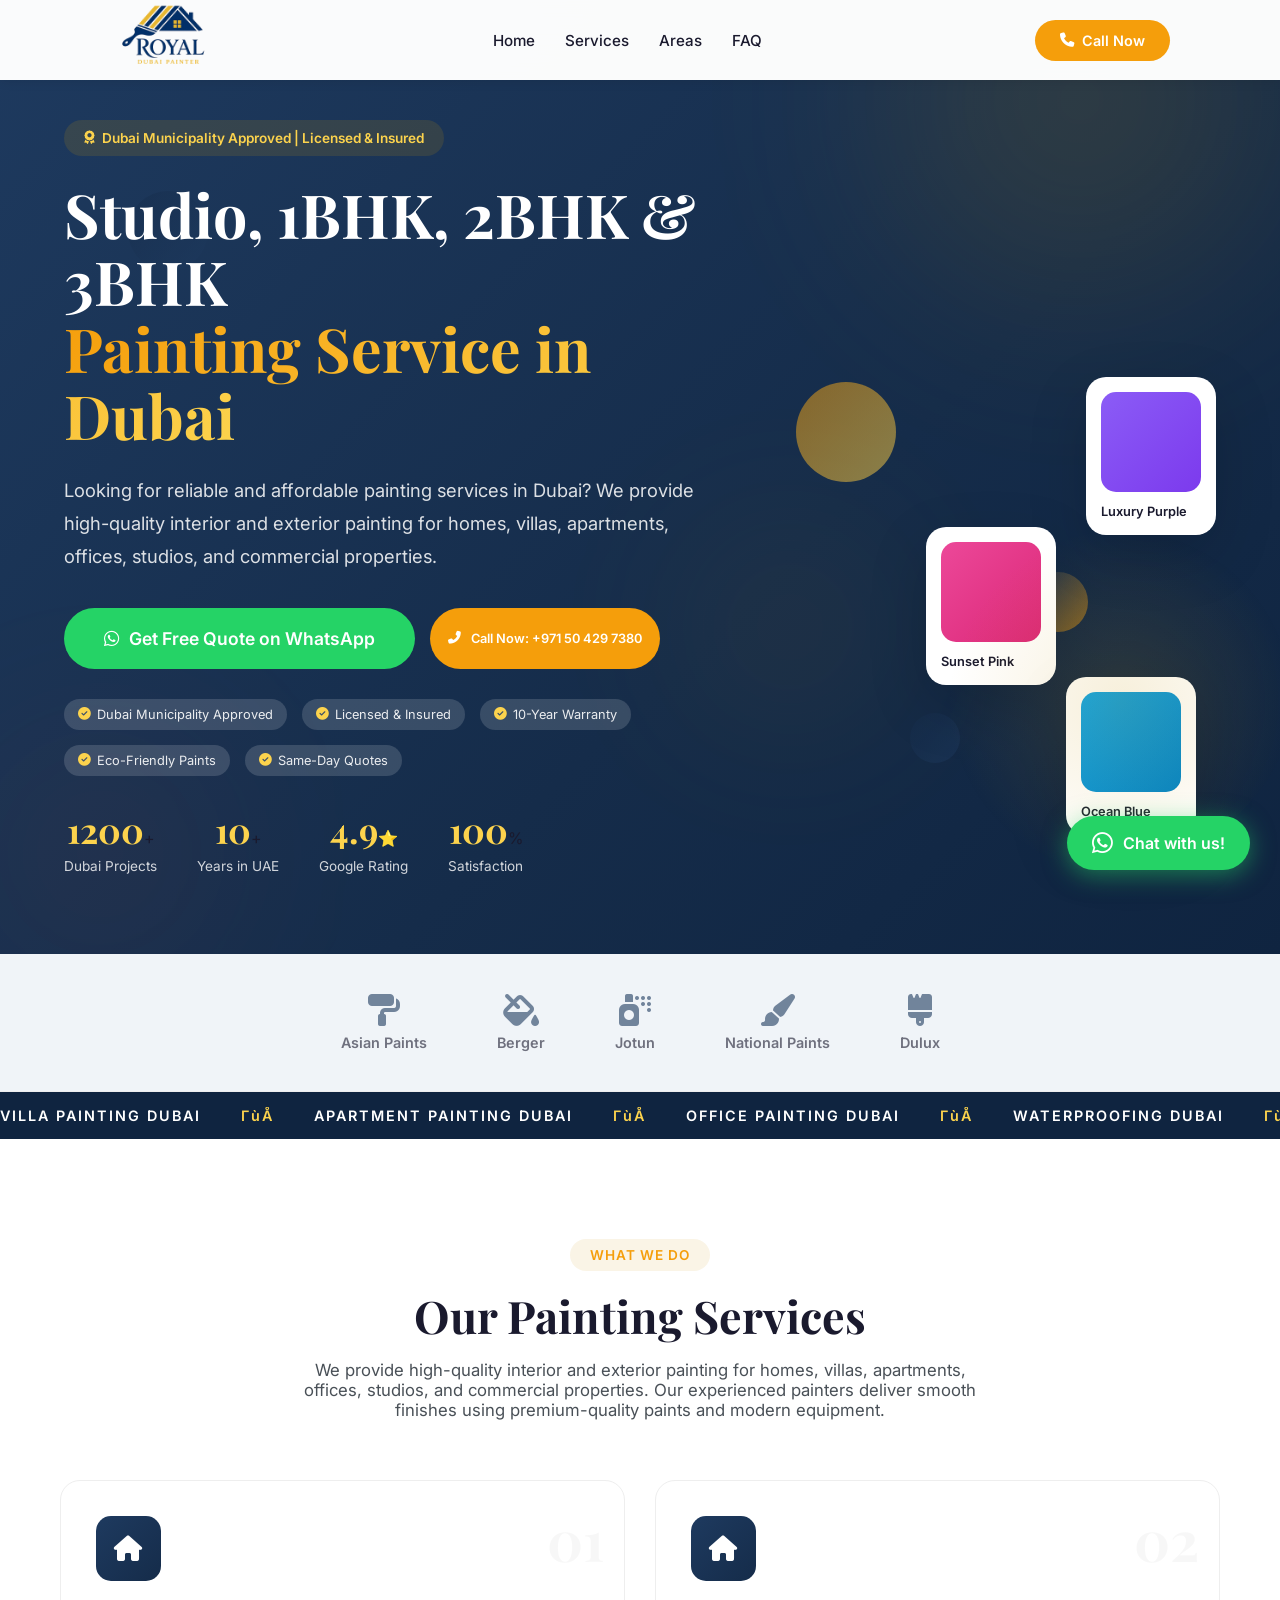
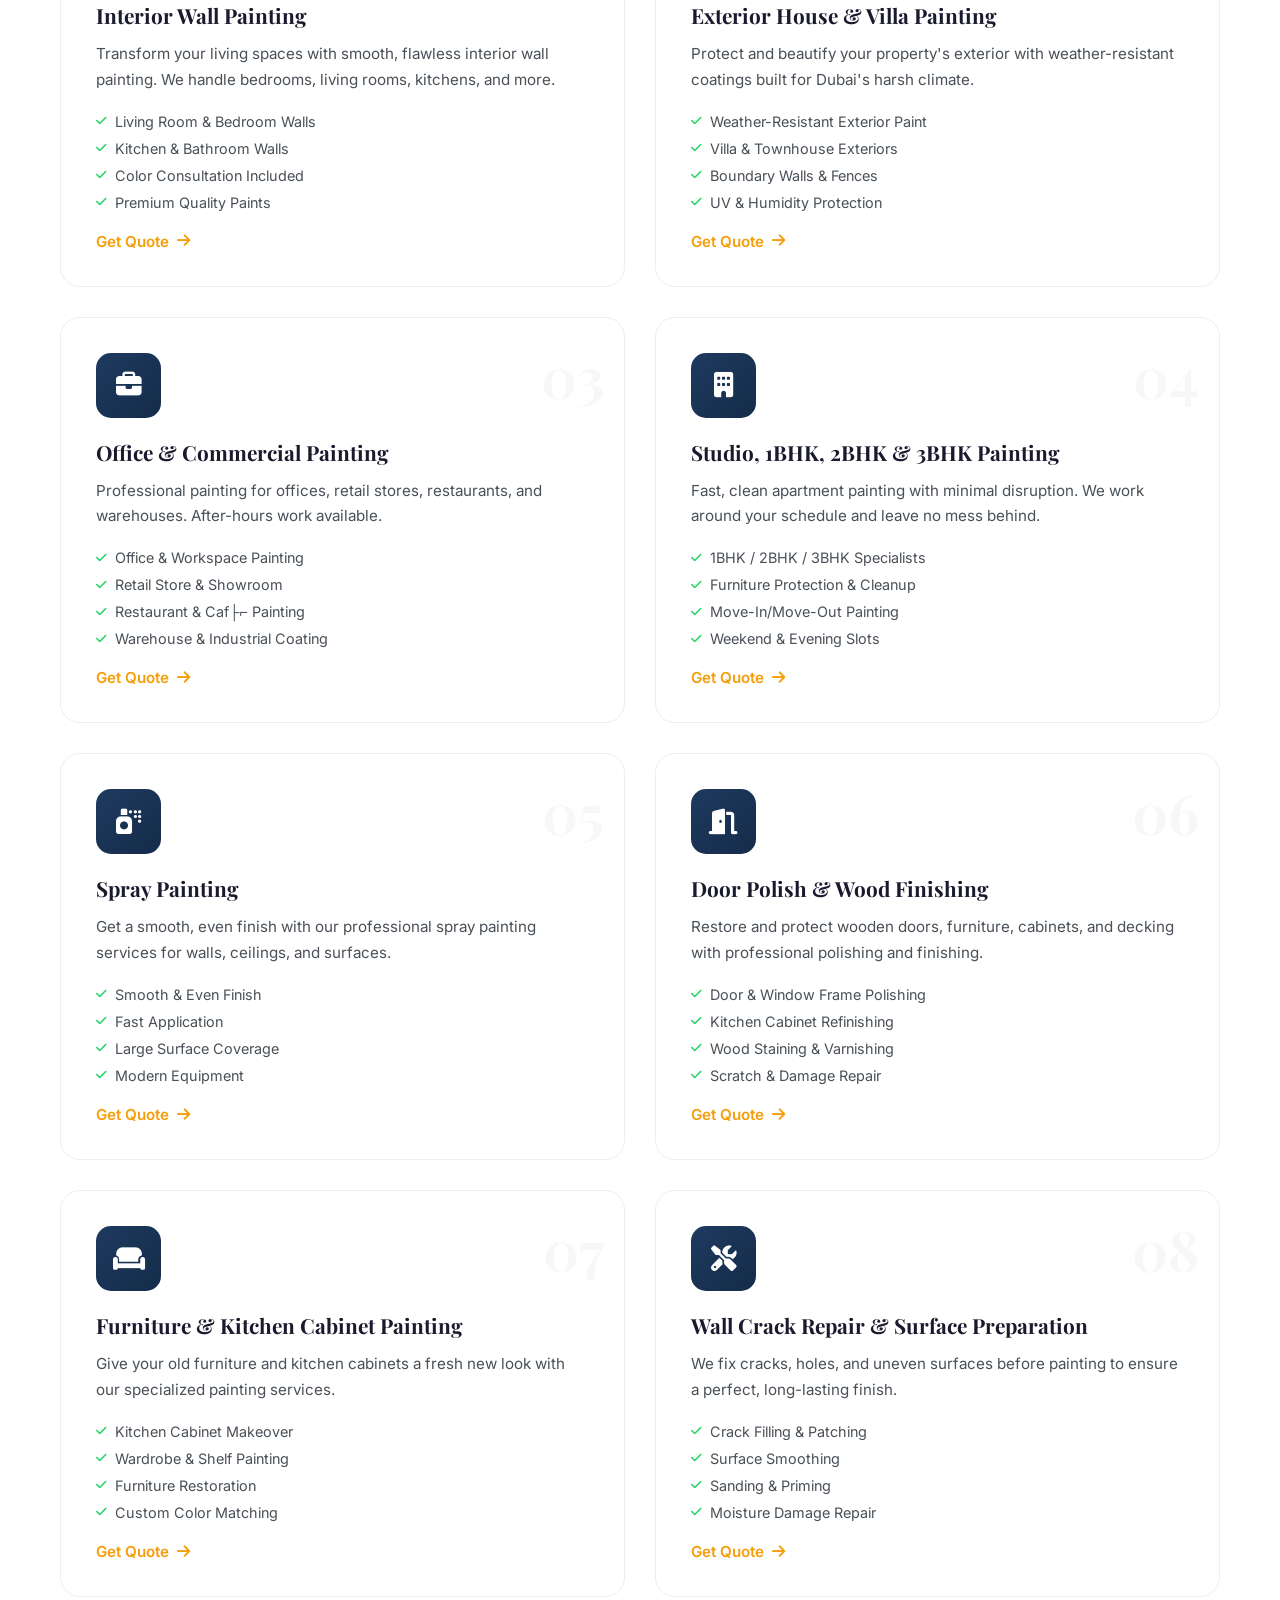
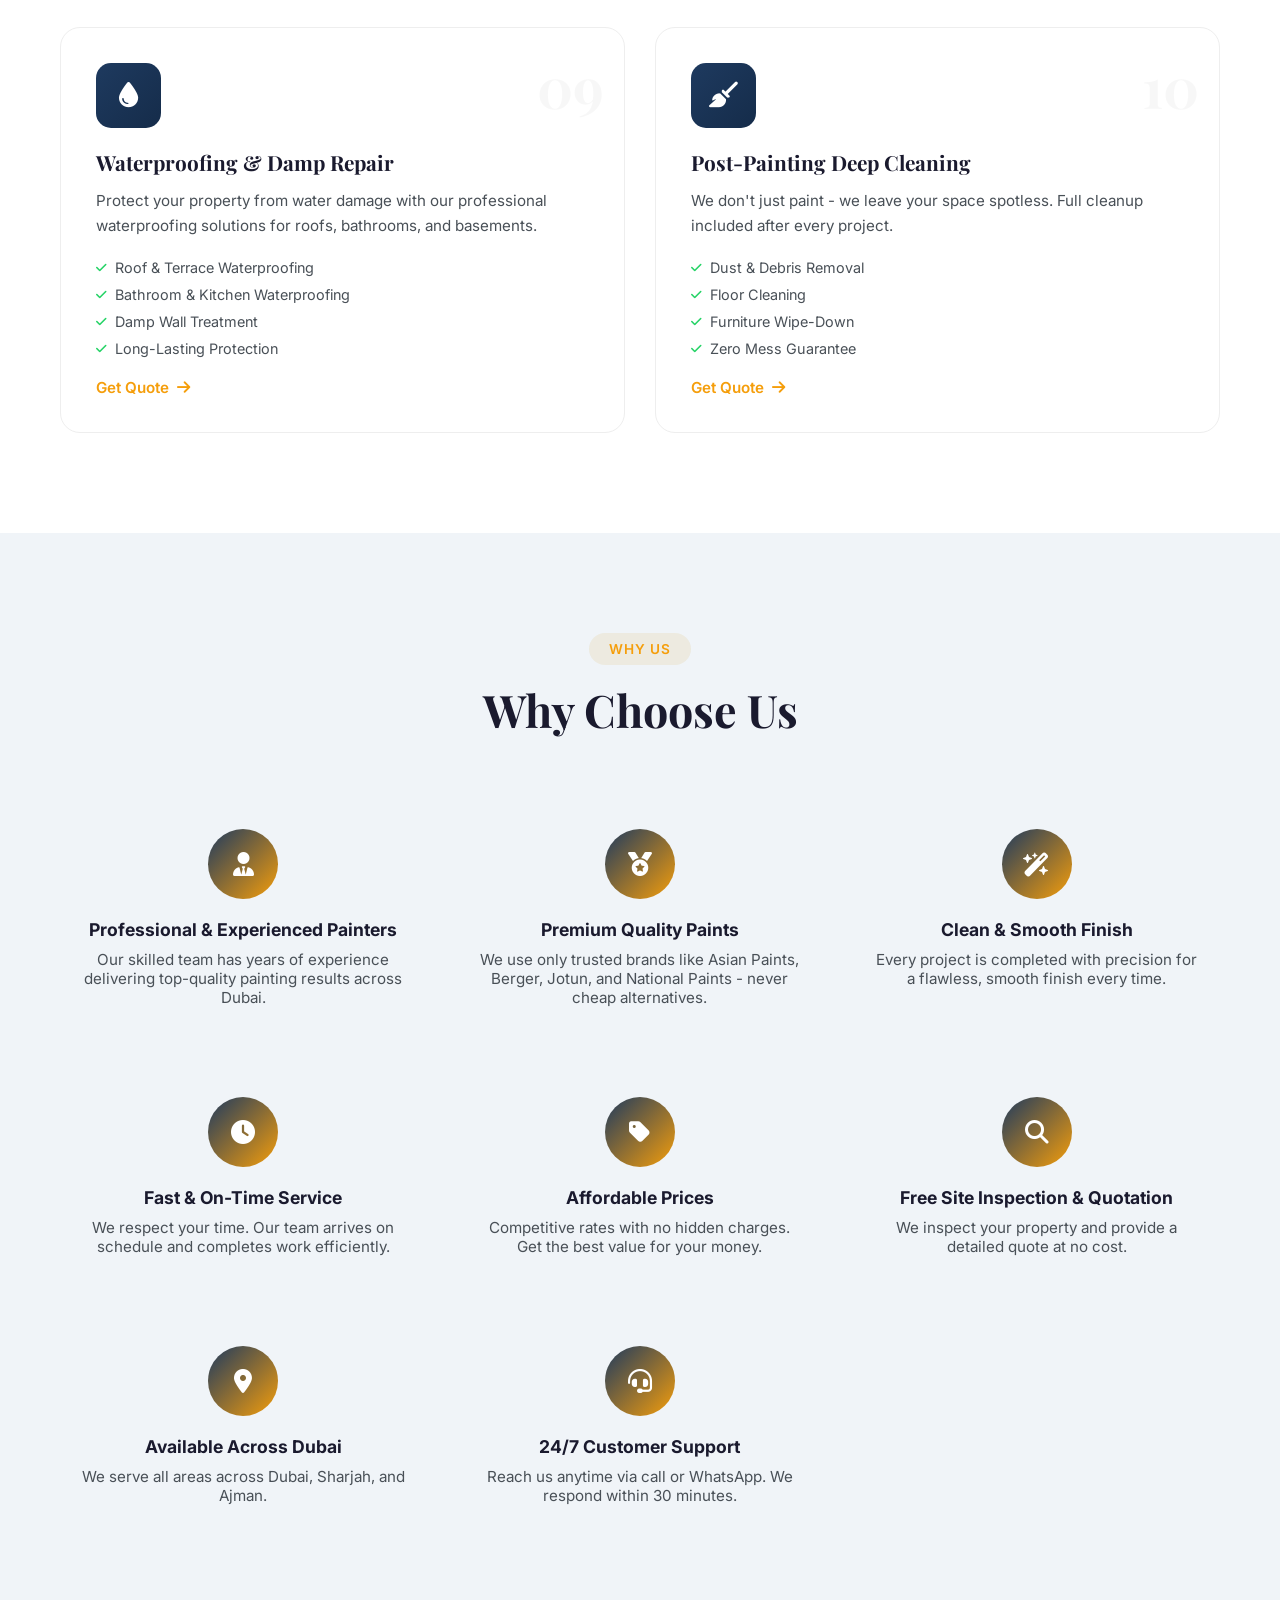
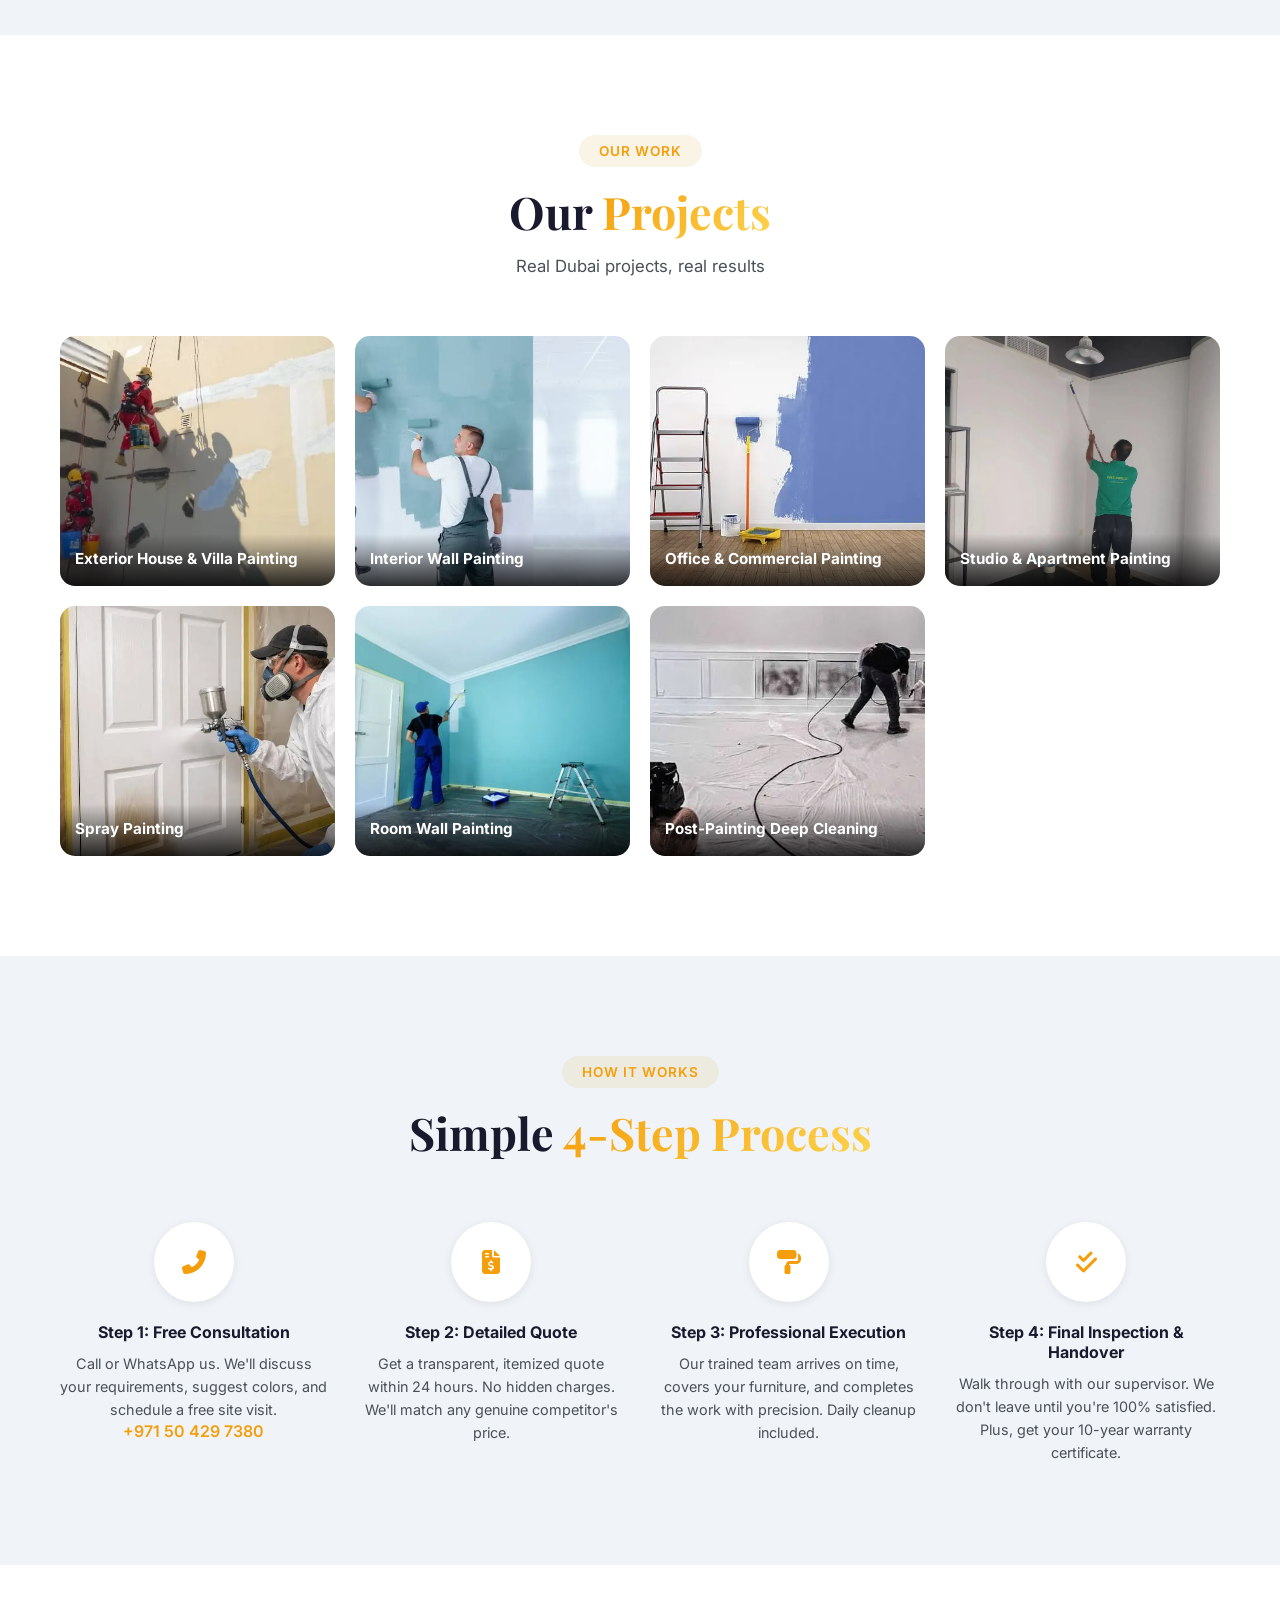
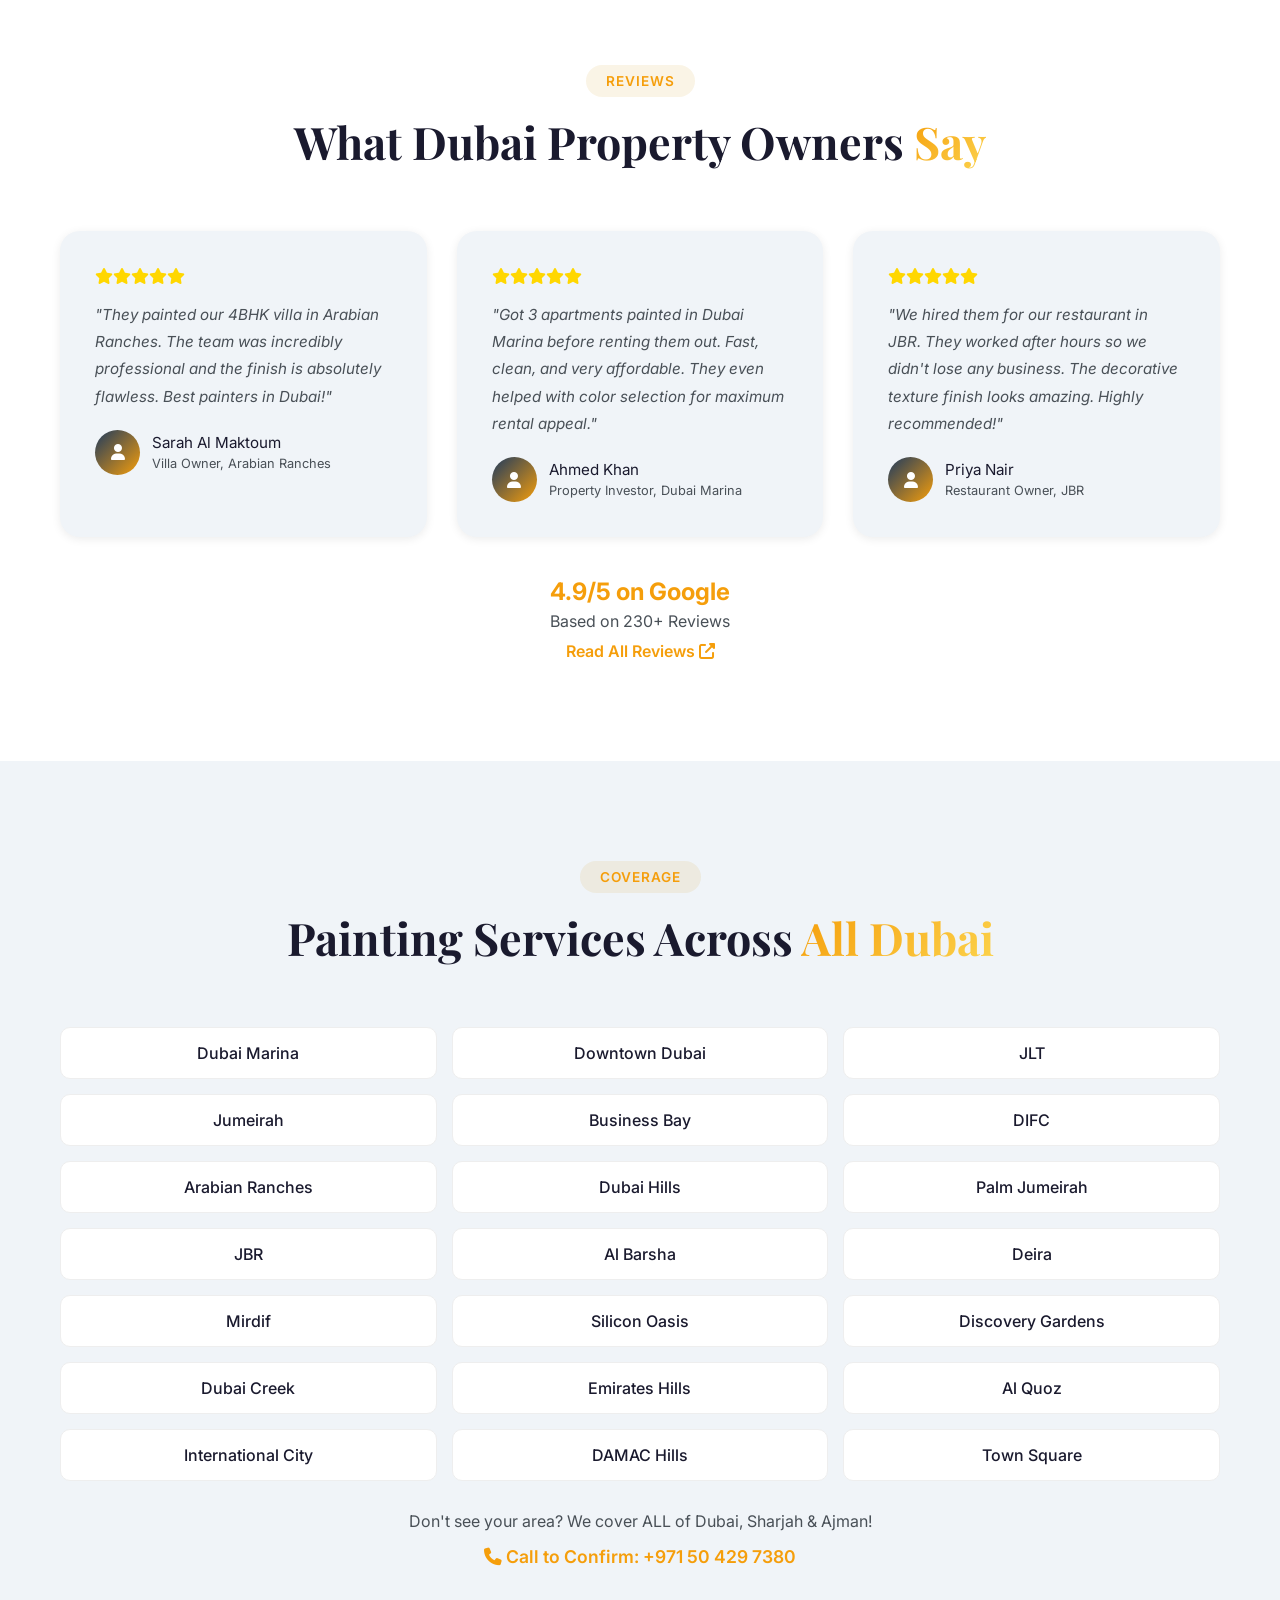
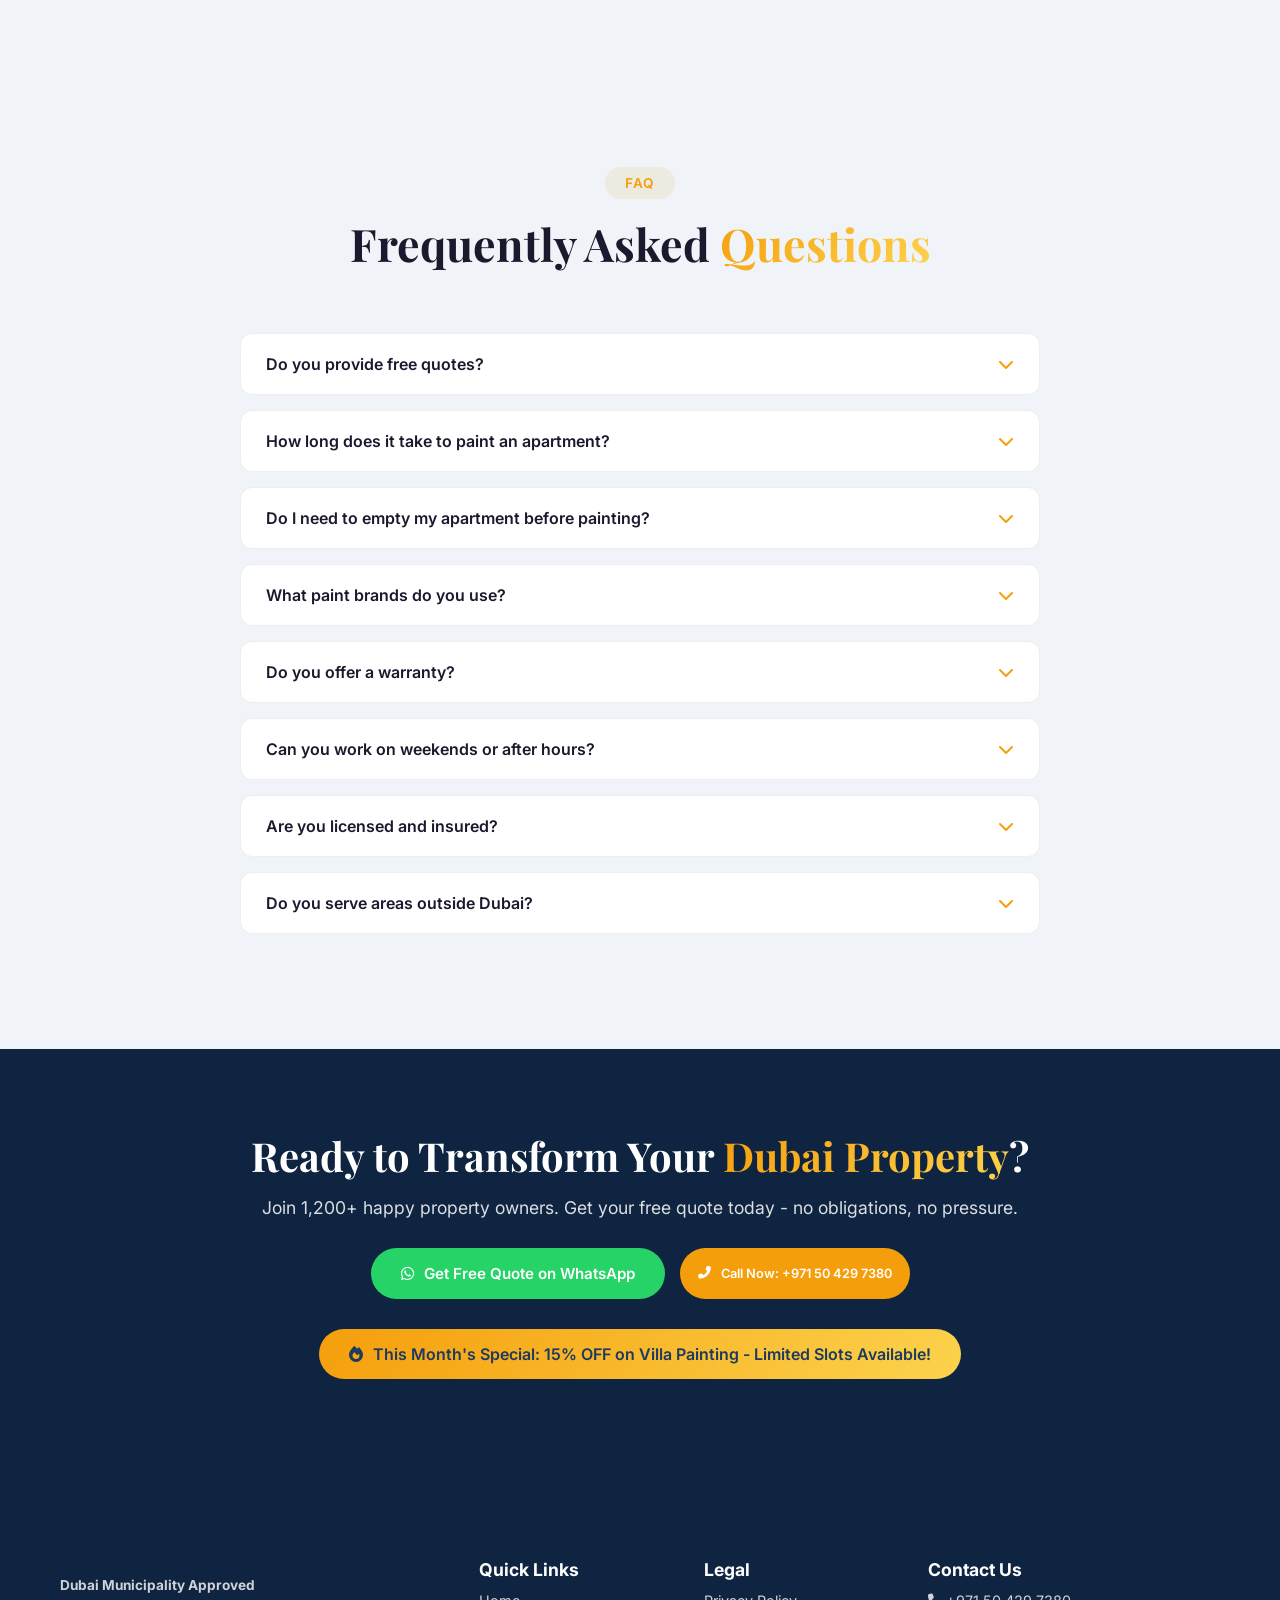
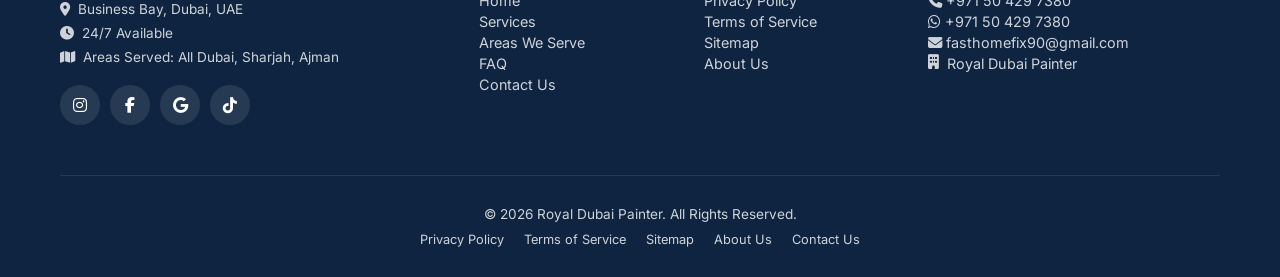
==== commit e483f956: "Fix missing icon in Clean & Smooth Finish (fa-sparkles -> fa-wand-magic-sparkles)" ====
--- a/apartment.html
+++ b/apartment.html
@@ -504,7 +504,7 @@
                     <p>We use only trusted brands like Asian Paints, Berger, Jotun, and National Paints - never cheap alternatives.</p>
                 </div>
                 <div class="feature">
-                    <div class="feature-icon"><i class="fas fa-sparkles"></i></div>
+                    <div class="feature-icon"><i class="fas fa-wand-magic-sparkles"></i></div>
                     <h3>Clean & Smooth Finish</h3>
                     <p>Every project is completed with precision for a flawless, smooth finish every time.</p>
                 </div>
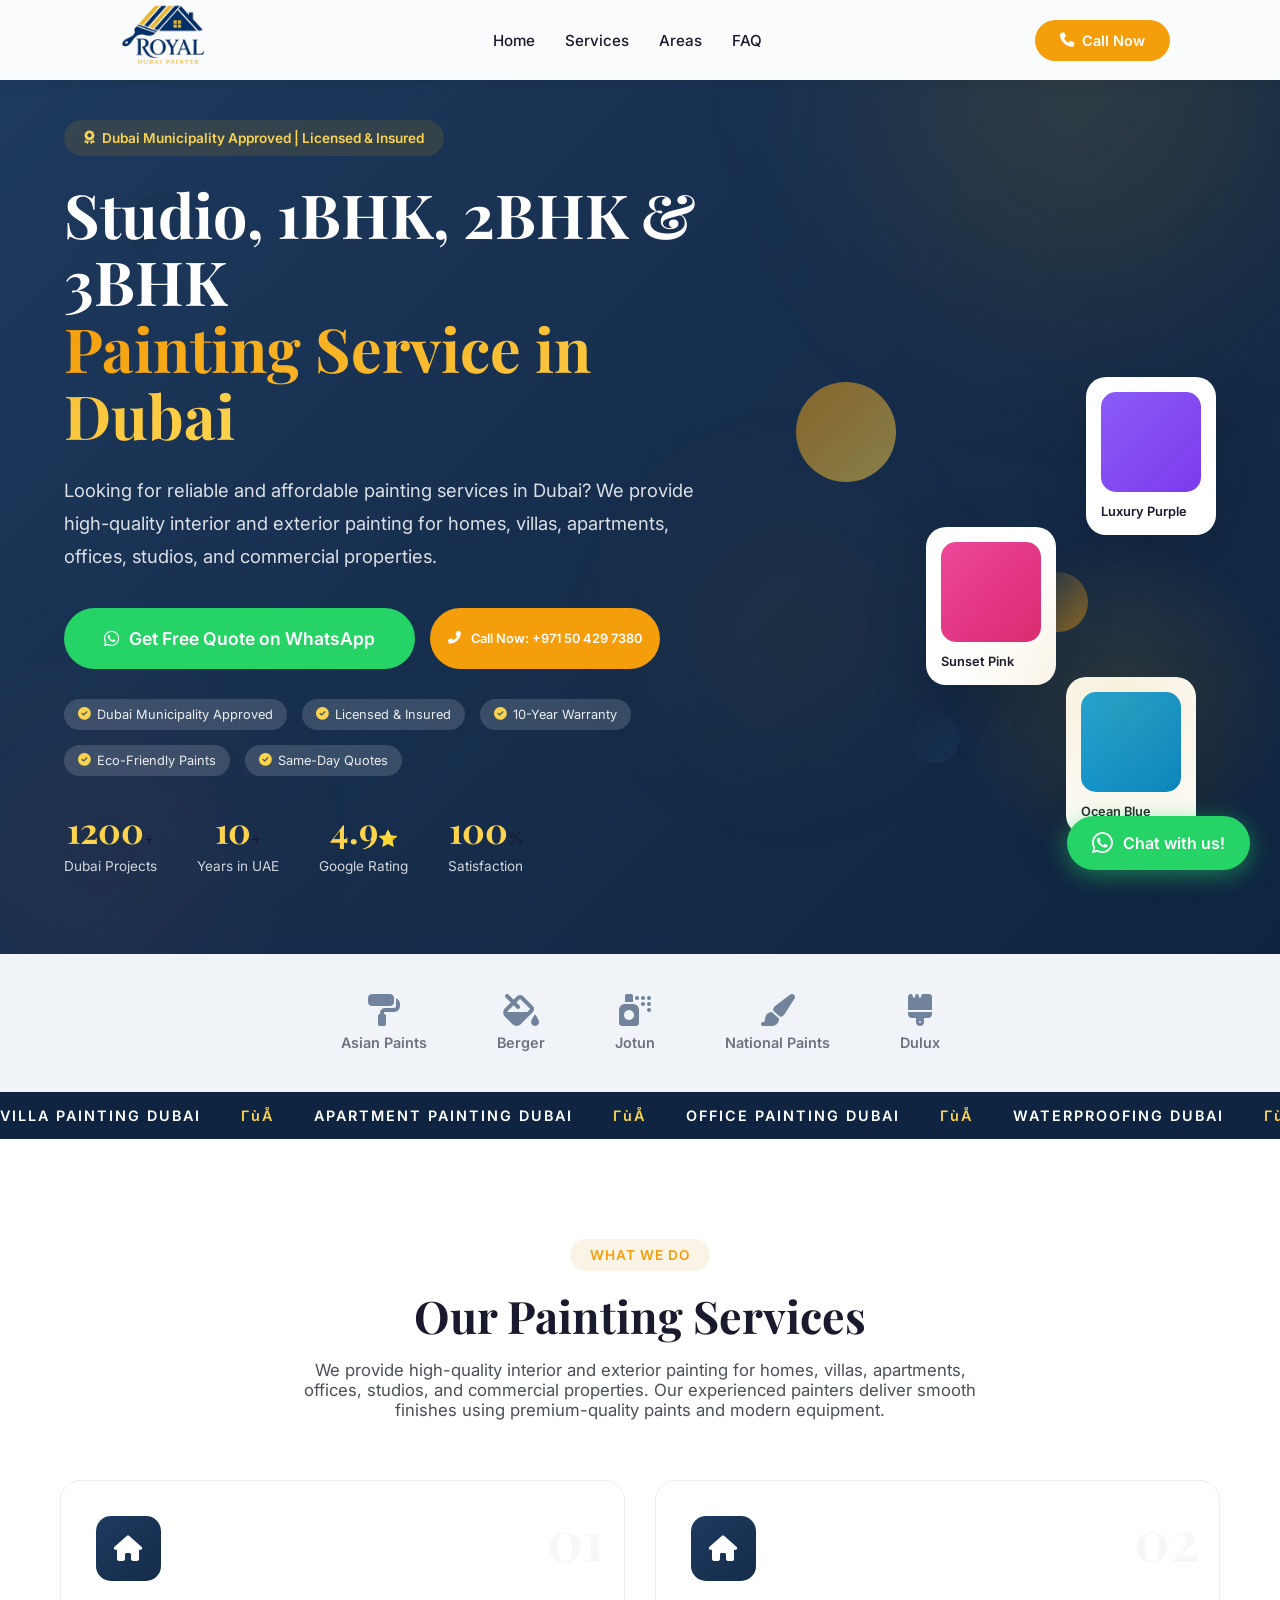
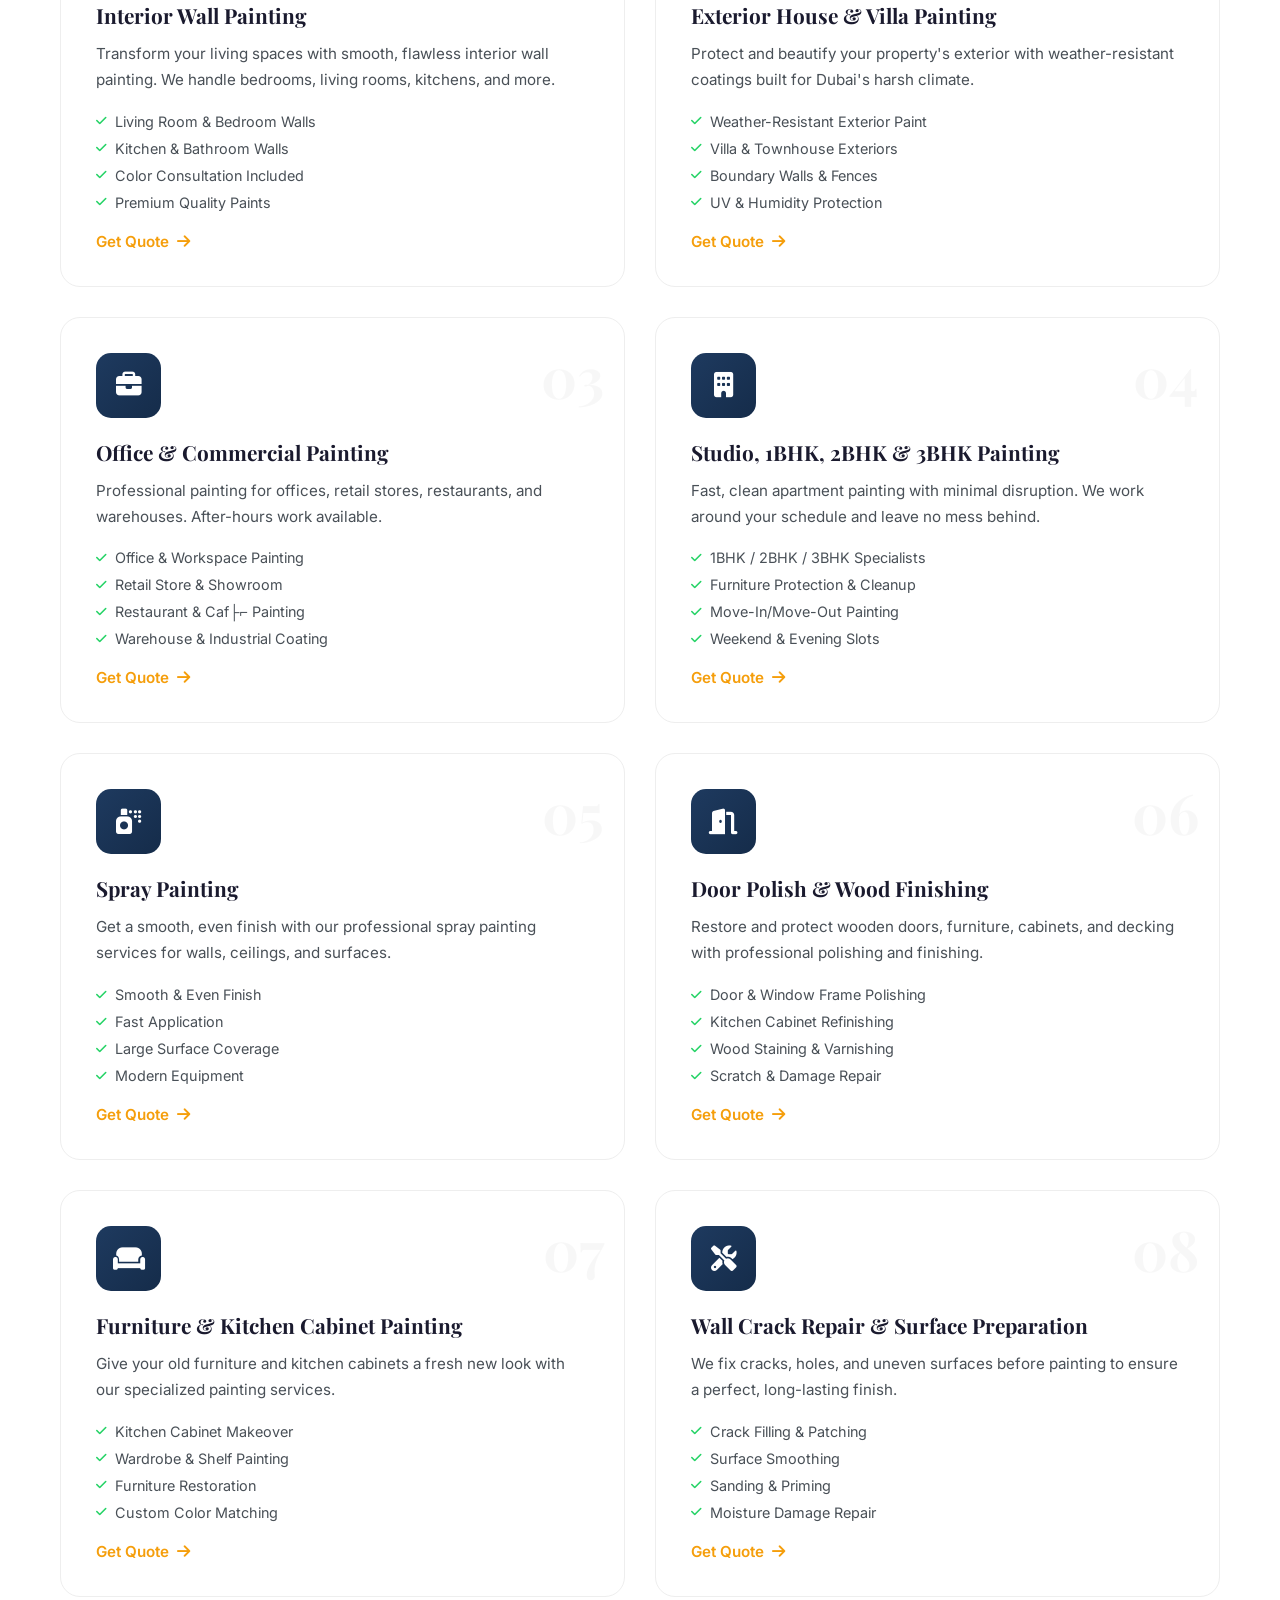
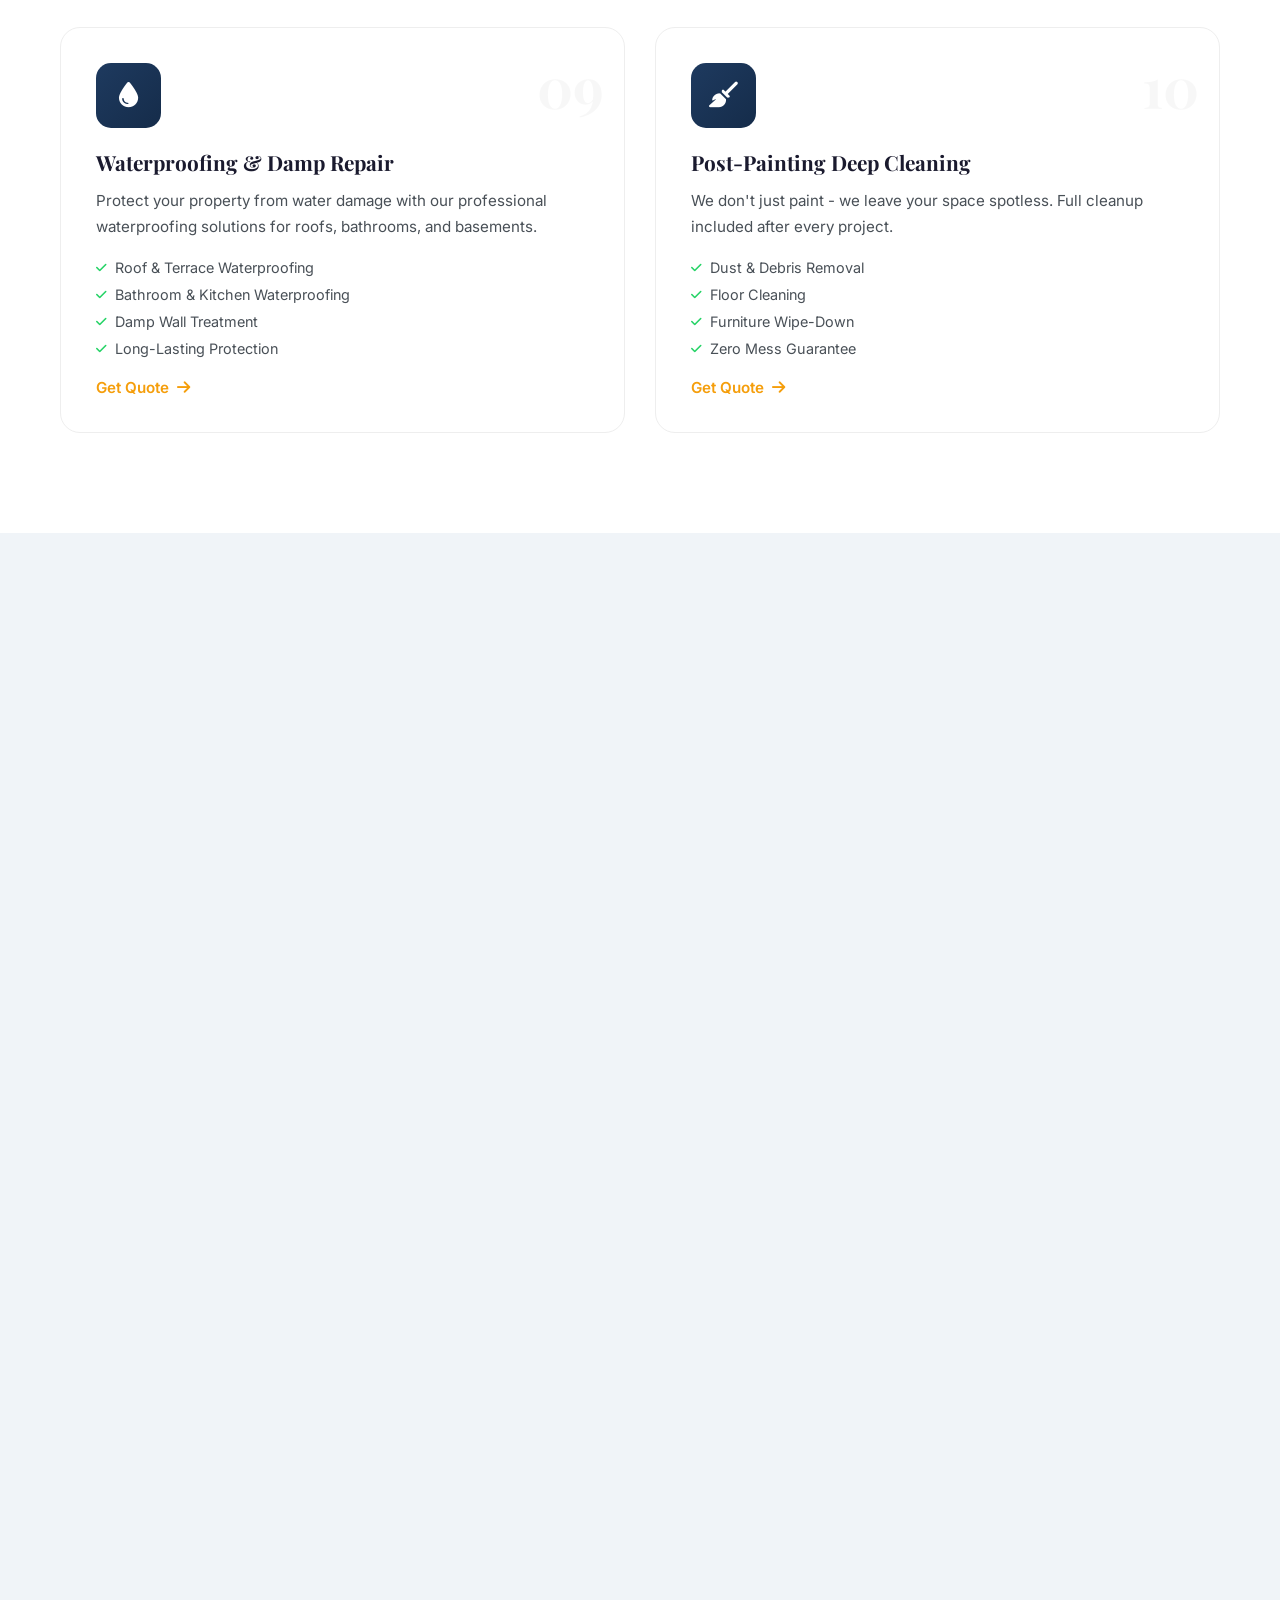
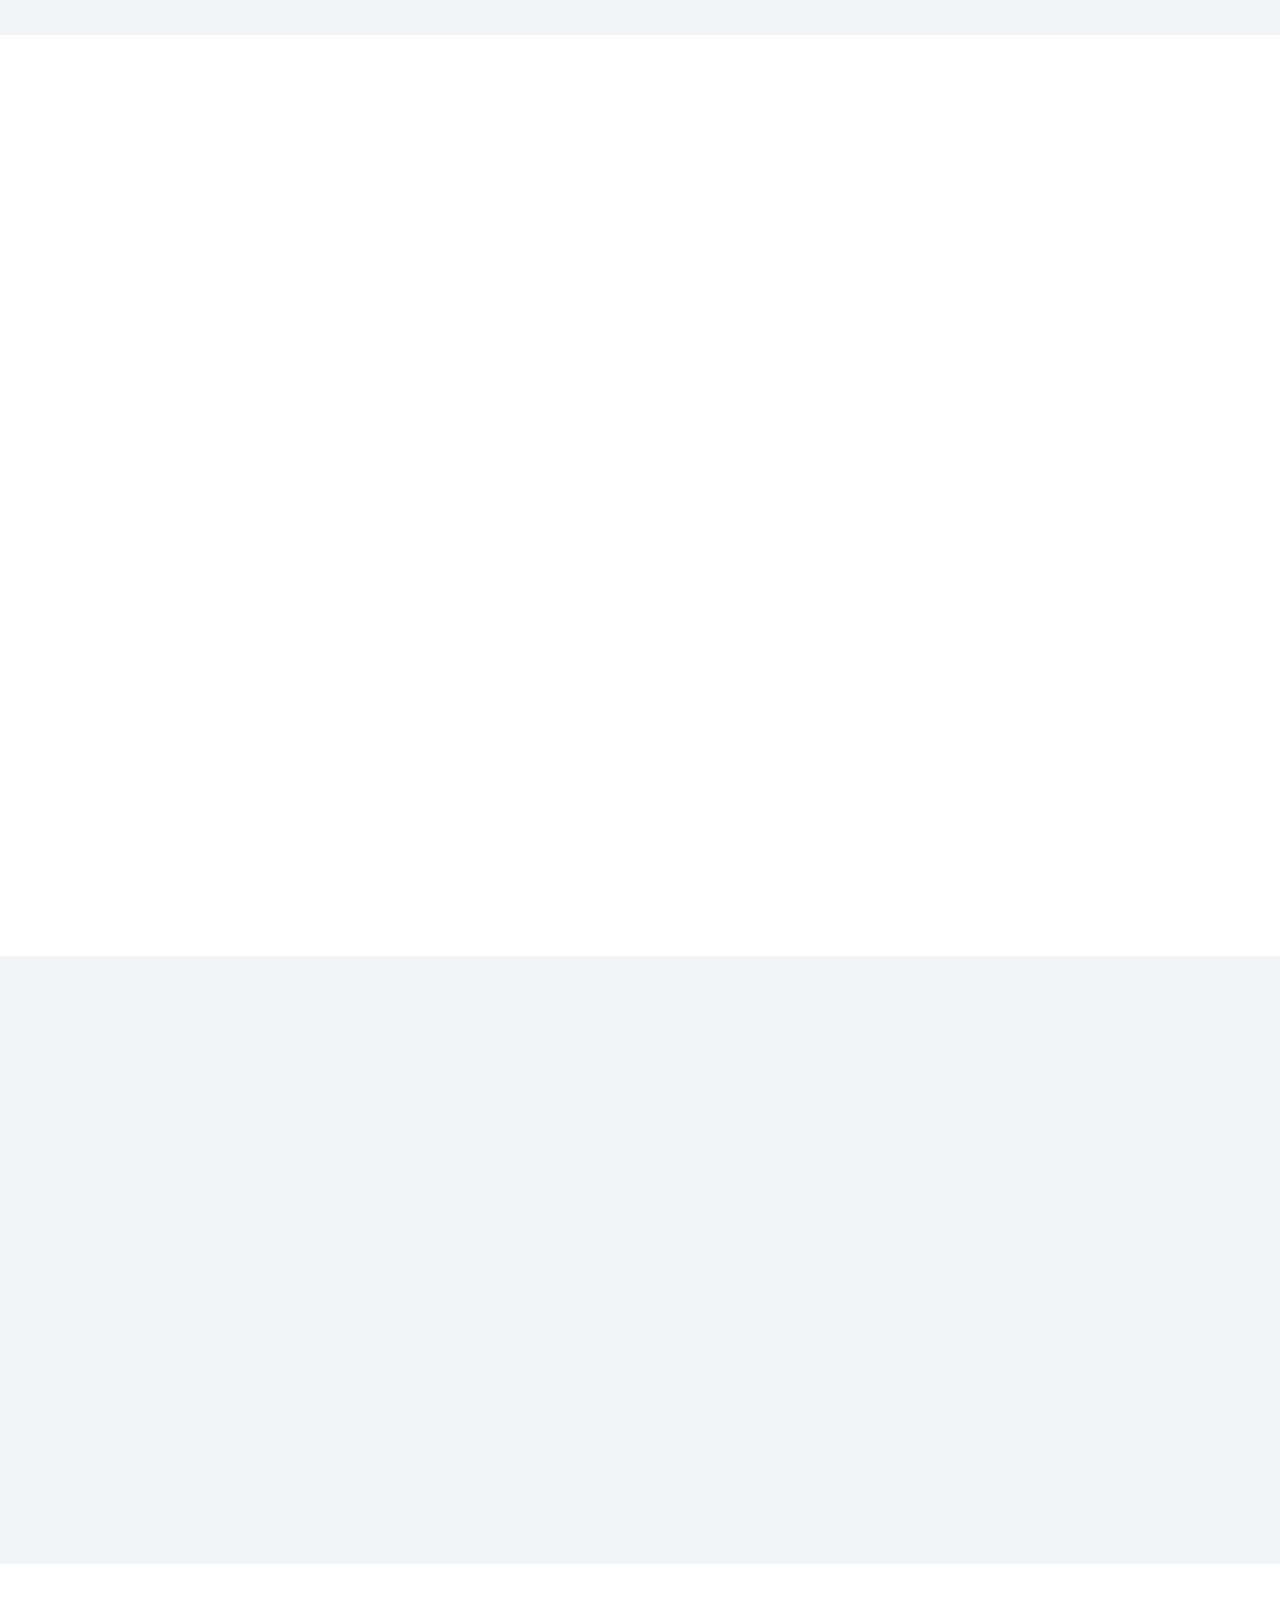
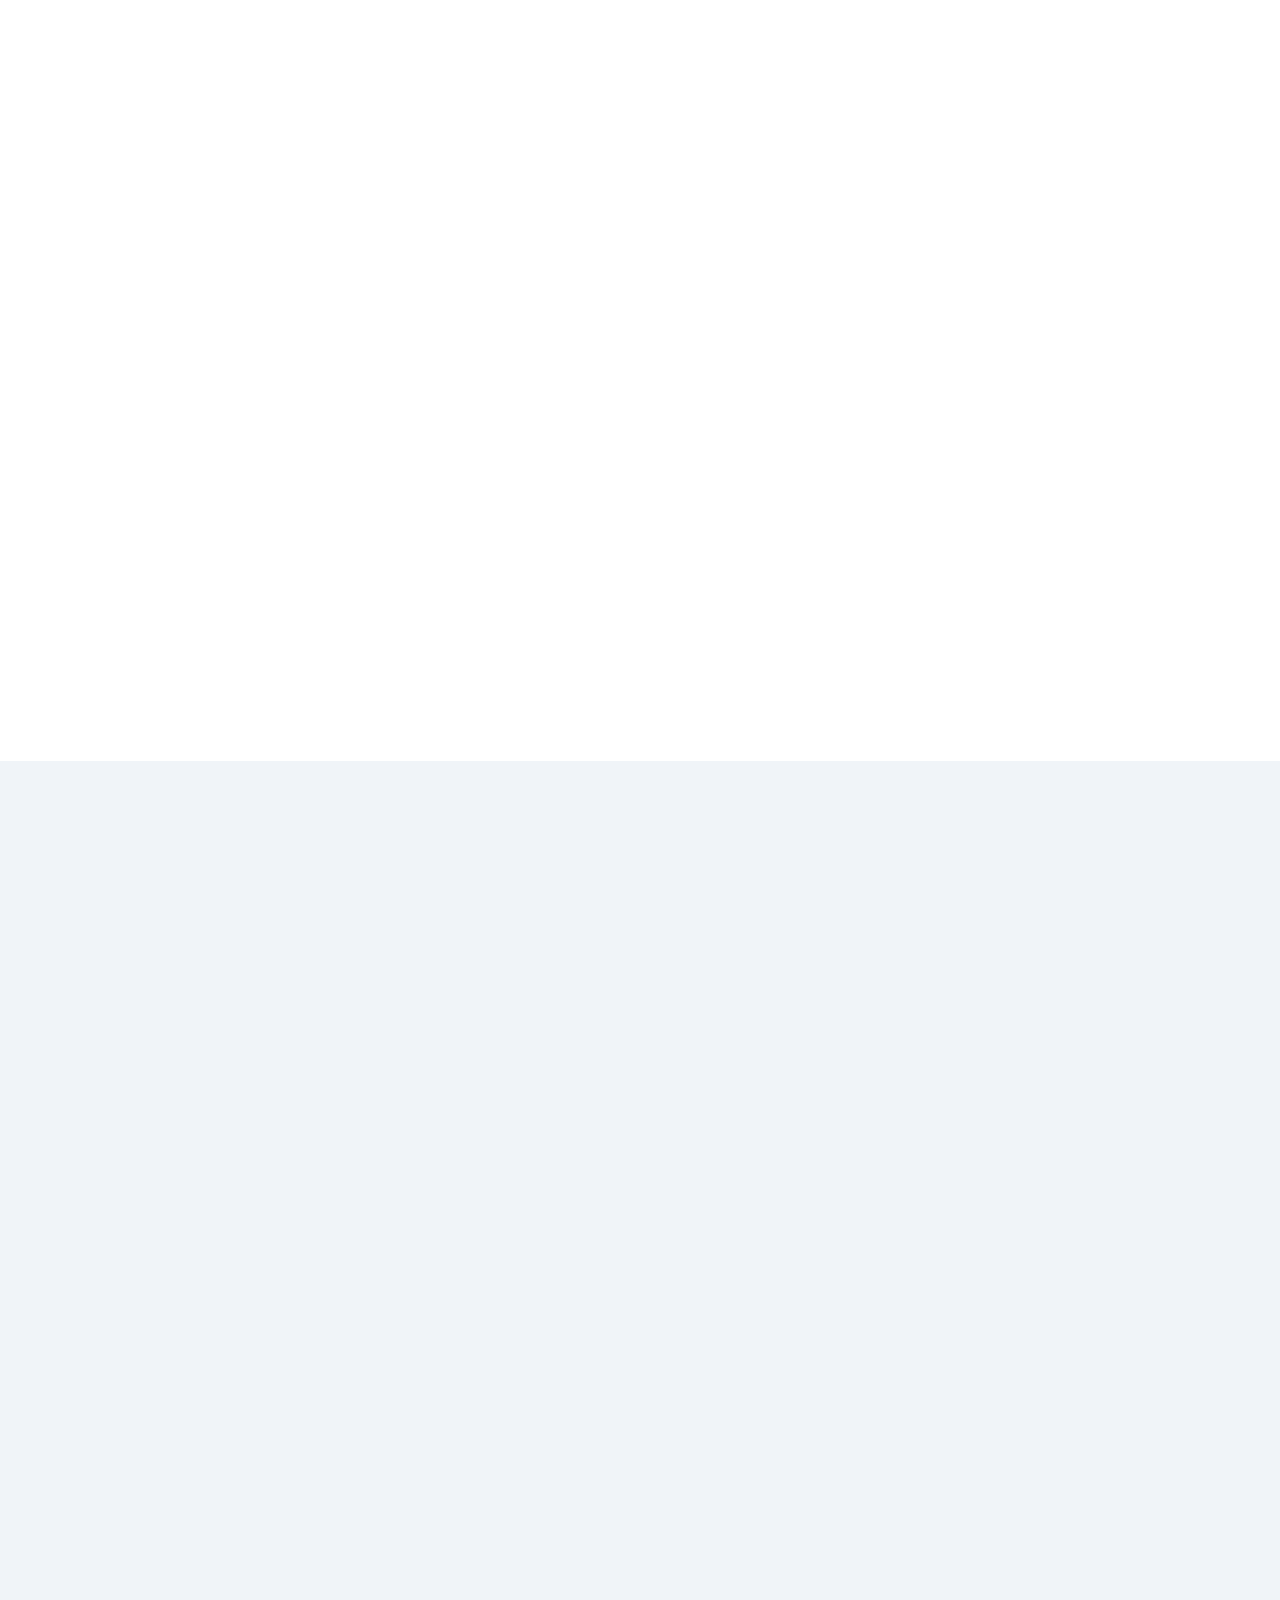
==== commit 0964a59d: "fix: add critical inline CSS to subpages (office, apartment, furniture) for FAQ collapse and mobile " ====
--- a/apartment.html
+++ b/apartment.html
@@ -21,11 +21,21 @@
     <link rel="preconnect" href="https://fonts.gstatic.com" crossorigin>
     <link rel="dns-prefetch" href="https://cdnjs.cloudflare.com">
     <link rel="preload" href="logo.webp" as="image" type="image/webp" fetchpriority="high">
-    <link rel="stylesheet" href="https://fonts.googleapis.com/css2?family=Playfair+Display:wght@400;500;600;700&family=Inter:wght@300;400;500;600;700&display=swap">
+    <link rel="stylesheet" href="https://fonts.googleapis.com/css2?family=Playfair+Display:wght@400;500;600;700&family=Inter:wght@300;400;500;600;700&display=swap" media="print" onload="this.media='all'">
+    <noscript><link rel="stylesheet" href="https://fonts.googleapis.com/css2?family=Playfair+Display:wght@400;500;600;700&family=Inter:wght@300;400;500;600;700&display=swap"></noscript>
     <link rel="preload" href="https://cdnjs.cloudflare.com/ajax/libs/font-awesome/6.4.0/css/all.min.css" as="style" onload="this.onload=null;this.rel='stylesheet'">
     <noscript><link rel="stylesheet" href="https://cdnjs.cloudflare.com/ajax/libs/font-awesome/6.4.0/css/all.min.css"></noscript>
     <link rel="stylesheet" href="styles.min.css" media="print" onload="this.media='all'">
     <noscript><link rel="stylesheet" href="styles.min.css"></noscript>
+    <style>
+    .faq-answer{max-height:0!important;overflow:hidden!important;padding:0 25px!important;transition:max-height .3s ease,padding .3s ease}
+    .faq-item.active .faq-answer{max-height:500px!important;padding:0 25px 20px!important}
+    .faq-item.active .faq-question i{transform:rotate(180deg)}
+    .trust-bar,.marquee-section,.services-v2,.why-us-v2,.transformation-section,.process-section,.testimonials-v2,.areas-section,.faq-section,.final-cta,.footer-v2{content-visibility:auto;contain-intrinsic-size:auto 800px}
+    .hero-v2 .gradient-orb,.hero-v2 .floating-shapes .shape,.hero-v2 .paint-card,.hero-v2 .paint-splash{will-change:transform}
+    @media(prefers-reduced-motion:reduce){.hero-v2 .gradient-orb,.hero-v2 .floating-shapes .shape,.hero-v2 .paint-card,.hero-v2 .paint-splash,.marquee-content,.whatsapp-float-v2,.urgency-badge{animation:none!important;transition:none!important}}
+    @media(max-width:768px){.sticky-cta-bar{display:flex}body{padding-bottom:80px}.nav-cta,.nav-links{display:none}.mobile-toggle{display:flex}.mobile-menu{top:0;left:0;width:100%;display:flex;align-items:center}.mobile-menu.active{opacity:1;visibility:visible}.mobile-toggle.active span:nth-child(1){transform:rotate(45deg) translate(5px,5px)}.mobile-toggle.active span:nth-child(2){opacity:0}.mobile-toggle.active span:nth-child(3){transform:rotate(-45deg) translate(5px,-5px)}.container-v2{padding:0 15px}.hero-v2{padding:100px 0 60px;min-height:auto}.hero-content-v2{padding:0 15px;text-align:center}.hero-title{font-size:2.3rem;line-height:1.2}.hero-subtitle{font-size:1rem;line-height:1.6}.section-header h2{font-size:2rem}.section-header p,.step-content h3{font-size:.95rem}.section-header{margin-bottom:40px}.hero-actions{flex-direction:column;align-items:center;gap:10px}.cta-buttons a,.hero-actions .btn-outline-v2,.hero-actions .btn-primary-v2,.hero-actions .btn-whatsapp-v2{width:100%;max-width:320px;justify-content:center}.hero-actions .hero-btn-whatsapp{width:100%;padding:18px 30px;font-size:1.05rem;text-align:center}.hero-actions .hero-btn-call{width:auto;padding:10px 24px;font-size:.8rem;margin:0 auto}.trust-badges{gap:10px}.badge{font-size:.7rem;padding:6px 10px}.hero-stats{display:grid;grid-template-columns:repeat(2,1fr);gap:20px;width:100%;max-width:400px;margin:0 auto}.stat-number{font-size:1.8rem}.stat-label{font-size:.75rem}.features-grid{grid-template-columns:1fr;gap:20px}.feature{padding:25px 15px}.feature-icon{width:60px;height:60px}.gallery-grid{grid-template-columns:repeat(2,1fr);gap:10px}.gallery-item img{height:180px}.process-timeline{grid-template-columns:1fr;gap:25px}.process-step{display:flex;align-items:flex-start;gap:15px;text-align:left}.step-icon{min-width:60px;width:60px;height:60px;margin:0}.step-content p{font-size:.85rem}.testimonials-grid{gap:20px}.testimonial-card{padding:25px}.testimonial-text{font-size:.9rem;line-height:1.6}.areas-grid{grid-template-columns:repeat(2,1fr);gap:10px}.area-item{padding:12px 10px;font-size:.85rem}.cta-content h2{font-size:2rem}.cta-buttons{flex-direction:column;align-items:center;gap:12px}.urgency-badge{font-size:.85rem;padding:12px 20px}.footer-grid{grid-template-columns:1fr;text-align:left;gap:20px}.footer-brand .logo,.social-links{justify-content:flex-start}.footer-contact h3,.footer-links h3{margin-top:15px;margin-bottom:10px}.whatsapp-float-v2{display:none!important}.back-to-top{bottom:90px;right:20px;width:45px;height:45px}.marquee-content span{font-size:.75rem;letter-spacing:1px}.brands-grid{gap:30px}.brand-item i{font-size:1.5rem}.brand-item span{font-size:.8rem}.faq-question{padding:15px 20px}.faq-answer p,.faq-question h3{font-size:.9rem}.faq-answer{padding:0 20px 15px}.hero-v2 .floating-shapes .shape,.hero-v2 .paint-splash{display:none}.hero-v2 .paint-card{display:none}}
+    </style>
     <!-- Structured Data -->
     <script type="application/ld+json">
     {
--- a/styles.min.css
+++ b/styles.min.css
@@ -1 +1 @@
-@keyframes float{0%,to{transform:translate(0,0) scale(1)}50%{transform:translate(30px,-30px) scale(1.1)}}@keyframes shapeFloat{0%,to{transform:translateY(0) rotate(0deg)}50%{transform:translateY(-20px) rotate(180deg)}}@keyframes fadeInUp{0%{opacity:0;transform:translateY(30px)}to{opacity:1;transform:translateY(0)}}@keyframes cardFloat{0%,to{transform:translateY(0) rotate(-5deg)}50%{transform:translateY(-15px) rotate(0deg)}}@keyframes morph{0%,to{border-radius:40% 60% 70% 30%/40% 50% 60% 50%}50%{border-radius:60% 40% 30% 70%/50% 60% 40% 50%}}@keyframes marquee{0%{transform:translateX(0)}to{transform:translateX(-50%)}}@keyframes pulse{0%,to{transform:scale(1)}50%{transform:scale(1.02)}}@keyframes statusPulse{0%,to{opacity:1}50%{opacity:.5}}@keyframes messageSlide{0%{opacity:0;transform:translateY(10px)}to{opacity:1;transform:translateY(0)}}@keyframes whatsappPulse{0%,to{box-shadow:0 5px 25px rgba(37,211,102,.5)}50%{box-shadow:0 5px 40px rgba(37,211,102,.8)}}*{margin:0;padding:0;box-sizing:border-box}:root{--primary:#1E3A5F;--primary-dark:#152C4A;--secondary:#0F2440;--accent:#F59E0B;--accent-light:#FCD34D;--whatsapp:#25D366;--gradient-1:linear-gradient(135deg, #1E3A5F 0%, #152C4A 100%);--gradient-2:linear-gradient(135deg, #F59E0B 0%, #FCD34D 100%);--gradient-3:linear-gradient(135deg, #1E3A5F 0%, #F59E0B 100%);--gradient-4:linear-gradient(135deg, #152C4A 0%, #1E3A5F 100%);--text-primary:#1a1a2e;--text-secondary:#495057;--bg-light:#f0f4f8;--white:#ffffff;--shadow-sm:0 2px 10px rgba(0,0,0,0.08);--shadow-md:0 10px 40px rgba(0,0,0,0.12);--shadow-lg:0 20px 60px rgba(0,0,0,0.15);--transition:all 0.3s ease}html{scroll-behavior:smooth}body{font-family:"Inter",sans-serif;color:var(--text-primary);overflow-x:hidden}.container-v2{max-width:1200px;margin:0 auto;padding:0 20px}.sticky-cta-bar,body{background:var(--white)}.sticky-cta-bar{display:none;position:fixed;bottom:0;left:0;width:100%;box-shadow:0-5px 20px rgba(0,0,0,.1);z-index:999;padding:12px 15px;gap:10px}.sticky-cta-bar a{display:flex;align-items:center;justify-content:center;gap:8px;border-radius:10px;font-weight:600;text-decoration:none;min-height:48px}.sticky-whatsapp{flex:2;background:var(--whatsapp);color:var(--white);padding:14px 10px;font-size:1rem}.sticky-call{flex:1;background:var(--accent);color:var(--white);padding:10px 8px;font-size:.85rem}@media (max-width:768px){.sticky-cta-bar{display:flex}body{padding-bottom:80px}a,button{min-height:44px;min-width:44px}.card-link,.nav-links a{padding:10px 0}.mobile-nav-links a{padding:15px 0;display:block}.step-link{display:inline-block;padding:5px 0}.faq-question{min-height:56px}.area-item{min-height:44px;display:flex;align-items:center;justify-content:center}.brand-item{padding:10px}.social-links a{min-width:44px;min-height:44px}.footer-contact a,.footer-links a{padding:8px 0}}.navbar{position:fixed;top:0;left:0;width:100%;height:80px;padding:0;z-index:1000;transition:var(--transition);overflow:hidden}.navbar,.navbar.scrolled{background:rgba(255,255,255,.98);backdrop-filter:blur(20px);box-shadow:var(--shadow-sm)}.logo,.nav-container{display:flex;align-items:center}.nav-container{max-width:1100px;margin:0 auto;padding:0 20px;height:100%;justify-content:space-between}.logo{gap:10px;text-decoration:none}.logo-img{height:110px;width:auto}.logo-icon{width:45px;height:45px;background:var(--gradient-1);border-radius:12px;display:flex;align-items:center;justify-content:center;color:var(--white);font-size:1.2rem}.logo-text{font-family:"Playfair Display",serif;font-size:1.4rem;font-weight:700;color:var(--text-primary);transition:var(--transition)}.nav-links{display:flex;list-style:none;gap:30px}.btn-glow,.mobile-nav-links a,.nav-links a{text-decoration:none;transition:var(--transition)}.nav-links a{color:var(--text-primary);font-weight:500;font-size:.95rem}.nav-links a:hover{color:var(--accent)}.btn-glow,.mobile-nav-links a{font-weight:600}.btn-glow{display:inline-flex;align-items:center;gap:8px;padding:12px 25px;background:var(--accent);color:var(--white);border-radius:50px;font-size:.9rem}.btn-glow:hover{background:var(--accent-light);transform:translateY(-2px)}.mobile-toggle{display:none;flex-direction:column;gap:5px;background:0 0;border:0;cursor:pointer;padding:5px}.mobile-toggle span{width:25px;height:3px;background:var(--text-primary);border-radius:3px;transition:var(--transition)}.mobile-menu,.mobile-menu-header{top:0;left:0;width:100%;display:flex;align-items:center}.mobile-menu{position:fixed;height:100vh;background:var(--white);z-index:9998;flex-direction:column;justify-content:center;gap:20px;opacity:0;visibility:hidden;transition:all .3s ease}.mobile-menu.active{opacity:1;visibility:visible}.mobile-menu-header{position:absolute;padding:15px 20px;justify-content:space-between}.mobile-close{width:40px;height:40px;background:rgba(0,0,0,.1);border:0;border-radius:50%;cursor:pointer;display:flex;align-items:center;justify-content:center;font-size:1.2rem;color:var(--text-primary)}.mobile-nav-links{list-style:none;text-align:center}.mobile-nav-links li{margin:15px 0}.mobile-nav-links a{color:var(--text-primary);font-size:1.4rem}.mobile-nav-links a:hover{color:var(--primary)}.mobile-toggle.active span:nth-child(1){transform:rotate(45deg) translate(5px,5px);background:var(--text-primary)}.mobile-toggle.active span:nth-child(2){opacity:0}.mobile-toggle.active span:nth-child(3){transform:rotate(-45deg) translate(5px,-5px);background:var(--text-primary)}.hero-v2{min-height:100vh;display:flex;align-items:center;position:relative;overflow:hidden;background:linear-gradient(135deg,#1e3a5f 0,#152c4a 60%,#0f2440 100%);padding:120px 0 80px}.hero-bg,.service-item::before{position:absolute;top:0;left:0;width:100%;height:100%}.gradient-orb{position:absolute;border-radius:50%;filter:blur(80px);opacity:.6}.orb-1{width:600px;height:600px;background:radial-gradient(circle,rgba(200,150,12,.3),transparent 70%);top:-200px;right:-100px;animation:float 8s ease-in-out infinite}.orb-2{width:400px;height:400px;background:radial-gradient(circle,rgba(217,79,43,.15),transparent 70%);bottom:-100px;left:-100px;animation:float 10s ease-in-out infinite reverse}.orb-3{width:300px;height:300px;background:radial-gradient(circle,rgba(200,150,12,.2),transparent 70%);top:50%;left:50%;animation:float 12s ease-in-out infinite}.floating-shapes{position:absolute;width:100%;height:100%}.shape{position:absolute;border-radius:50%;opacity:.5}.shape-1{width:80px;height:80px;background:var(--gradient-4);top:20%;left:10%;animation:shapeFloat 6s ease-in-out infinite}.shape-2{width:60px;height:60px;background:var(--gradient-3);top:60%;right:15%;animation:shapeFloat 8s ease-in-out infinite reverse}.shape-3{width:40px;height:40px;background:var(--gradient-1);bottom:30%;left:20%;animation:shapeFloat 7s ease-in-out infinite}.shape-4{width:100px;height:100px;background:var(--gradient-2);top:40%;right:30%;animation:shapeFloat 9s ease-in-out infinite reverse}.shape-5{width:50px;height:50px;background:var(--gradient-4);bottom:20%;right:25%;animation:shapeFloat 5s ease-in-out infinite}.hero-content-v2{position:relative;z-index:2;max-width:700px;padding-left:5%}@media (max-width:768px){.hero-content-v2{padding:0 15px;text-align:center}}.hero-badge{display:inline-flex;align-items:center;gap:8px;background:rgba(200,150,12,.15);color:var(--accent-light);padding:10px 20px;border-radius:50px;font-size:.85rem;font-weight:600;margin-bottom:25px;animation:fadeInUp .8s ease}.hero-title{font-family:"Playfair Display",serif;font-size:3.8rem;line-height:1.1;margin-bottom:25px;animation:fadeInUp .8s ease .2s both}.hero-title .line-1,.hero-title .line-2{display:block;color:var(--white)}.gradient-text{background:var(--gradient-2);-webkit-background-clip:text;-webkit-text-fill-color:transparent;background-clip:text}.hero-subtitle{font-size:1.15rem;color:rgba(255,255,255,.85);line-height:1.8;margin-bottom:35px;animation:fadeInUp .8s ease .4s both}.hero-actions{display:flex;gap:15px;margin-bottom:30px;flex-wrap:wrap;animation:fadeInUp .8s ease .6s both}.btn-primary-v2{background:var(--accent)}.btn-primary-v2:hover{background:var(--accent-light);transform:translateY(-3px);box-shadow:var(--shadow-md)}.btn-outline-v2,.btn-primary-v2,.btn-whatsapp-v2{display:inline-flex;align-items:center;gap:10px;padding:16px 30px;color:var(--white);border-radius:50px;text-decoration:none;font-weight:600;font-size:.95rem;transition:var(--transition)}.btn-whatsapp-v2{background:var(--whatsapp)}.btn-whatsapp-v2:hover{background:#20bd5a;transform:translateY(-3px)}.btn-outline-v2{background:0 0;border:2px solid rgba(255,255,255,.3)}.btn-outline-v2:hover{border-color:var(--accent);color:var(--accent)}.trust-badges{display:flex;gap:15px;flex-wrap:wrap;margin-bottom:30px;animation:fadeInUp .8s ease .7s both}.badge{display:flex;align-items:center;gap:6px;font-size:.8rem;color:rgba(255,255,255,.9);background:rgba(255,255,255,.15);padding:8px 14px;border-radius:20px}.badge i{color:var(--accent-light)}.hero-stats{display:flex;gap:40px;animation:fadeInUp .8s ease .8s both}.stat{text-align:center}.section-header h2,.stat-number{font-family:"Playfair Display",serif}.stat-number{font-size:2.2rem;font-weight:700;color:var(--accent-light)}.stat-label{display:block;font-size:.85rem;color:rgba(255,255,255,.8);margin-top:5px}.hero-visual{position:absolute;right:5%;top:50%;transform:translateY(-50%);z-index:2}.paint-card{position:absolute;background:var(--white);border-radius:20px;padding:15px;box-shadow:var(--shadow-lg);animation:cardFloat 3s ease-in-out infinite}.card-color{width:100px;height:100px;border-radius:15px;margin-bottom:8px}.paint-card span{font-size:.8rem;font-weight:600}.card-1{top:-100px;right:0;animation-delay:0s}.card-2{top:50px;right:160px;animation-delay:.5s}.card-3{top:200px;right:20px;animation-delay:1s}.paint-splash{position:absolute;width:350px;height:350px;background:radial-gradient(circle,rgba(200,150,12,.3),transparent 70%);border-radius:40% 60% 70% 30%/40% 50% 60% 50%;right:-80px;top:50px;opacity:.5;animation:morph 8s ease-in-out infinite}.trust-bar{padding:30px 0;background:var(--bg-light);border-bottom:1px solid #eee}.brands-grid{display:flex;justify-content:center;align-items:center;flex-wrap:wrap;gap:50px}.brand-item,.service-features li{display:flex;align-items:center;gap:8px}.brand-item{flex-direction:column;opacity:.6;transition:var(--transition)}.brand-item:hover{opacity:1}.brand-item i{font-size:2rem;color:var(--primary)}.brand-item span,.marquee-content span{font-weight:600;font-size:.9rem}.marquee-section{padding:15px 0;background:var(--secondary);overflow:hidden}.marquee{display:flex;overflow:hidden}.marquee-content{display:flex;gap:40px;animation:marquee 25s linear infinite;white-space:nowrap}.marquee-content span{color:var(--white);letter-spacing:2px}.marquee-content .dot{color:var(--accent-light)}.section-header{text-align:center;margin-bottom:60px}.section-tag{display:inline-block;background:rgba(200,150,12,.1);color:var(--accent);padding:8px 20px;border-radius:50px;font-size:.85rem;font-weight:600;text-transform:uppercase;letter-spacing:1px;margin-bottom:15px}.section-header h2{font-size:2.8rem;margin-bottom:15px}.section-header p{color:var(--text-secondary);font-size:1.05rem;max-width:700px;margin:0 auto}.services-v2{padding:100px 0;background:var(--white)}.services-showcase{display:grid;grid-template-columns:repeat(2,1fr);gap:30px}.service-item{background:var(--white);border-radius:20px;padding:35px;position:relative;overflow:hidden;transition:var(--transition);border:1px solid #eee;cursor:pointer}.service-item::before{content:"";width:4px;height:0;background:var(--gradient-1);transition:var(--transition)}.service-item:hover::before{height:100%}.service-item:hover{transform:translateY(-8px);box-shadow:var(--shadow-lg);border-color:var(--accent)}.service-icon-wrap{width:65px;height:65px;background:var(--gradient-1);border-radius:15px;display:flex;align-items:center;justify-content:center;margin-bottom:20px}.service-icon-wrap i{font-size:1.6rem;color:var(--white)}.contact-info h2,.cta-content h2,.service-content h3{font-family:"Playfair Display",serif;font-size:1.3rem;margin-bottom:12px}.service-content p{line-height:1.7;margin-bottom:15px}.service-features{list-style:none;margin-bottom:15px}.service-features li{padding:5px 0;color:var(--text-secondary);font-size:.9rem}.service-features i{color:var(--whatsapp);font-size:.75rem}.price-tag{background:var(--bg-light);padding:8px 15px;border-radius:8px;font-size:.9rem;margin-bottom:15px;display:inline-block}.card-link{display:inline-flex;align-items:center;gap:8px;color:var(--accent);text-decoration:none;font-weight:600;transition:var(--transition);font-size:.95rem}.card-link:hover{gap:12px}.service-number{position:absolute;top:20px;right:20px;font-family:"Playfair Display",serif;font-size:3.5rem;font-weight:700;color:rgba(0,0,0,.03)}.why-us-v2{padding:100px 0;background:var(--bg-light)}.features-grid{display:grid;grid-template-columns:repeat(3,1fr);gap:30px}.feature{text-align:center;padding:30px 20px}.feature-icon{width:70px;height:70px;background:var(--gradient-3);border-radius:50%;display:flex;align-items:center;justify-content:center;margin:0 auto 20px}.feature-icon i,.step-icon i{font-size:1.5rem;color:var(--white)}.feature h3{font-size:1.1rem;margin-bottom:10px}.feature p,.service-content p,.step-content p{color:var(--text-secondary);font-size:.95rem}.transformation-section{padding:100px 0;background:var(--white)}.gallery-grid{display:grid;grid-template-columns:repeat(4,1fr);gap:20px}.gallery-item{position:relative;border-radius:15px;overflow:hidden;cursor:pointer}.gallery-item img{width:100%;height:250px;object-fit:cover;display:block;aspect-ratio:16/10;transition:var(--transition)}.gallery-item:hover img{transform:scale(1.05)}.gallery-caption{position:absolute;bottom:0;left:0;width:100%;padding:15px;background:linear-gradient(to top,rgba(0,0,0,.8),transparent);color:var(--white)}.gallery-caption h3{font-size:.95rem;margin-bottom:3px}.gallery-caption span{font-size:.8rem;opacity:.8}.process-section{padding:100px 0;background:var(--bg-light)}.process-timeline{display:grid;grid-template-columns:repeat(4,1fr);gap:30px;position:relative}.process-step{text-align:center}.step-icon{width:80px;height:80px;background:var(--white);border-radius:50%;display:flex;align-items:center;justify-content:center;margin:0 auto 20px;box-shadow:var(--shadow-sm);transition:var(--transition)}.step-icon i{color:var(--accent)}.process-step:hover .step-icon{background:var(--accent)}.process-step:hover .step-icon i{color:var(--white)}.step-content h3{font-size:1rem;margin-bottom:10px}.step-content p{font-size:.9rem;line-height:1.6}.step-link{color:var(--accent);font-weight:600;text-decoration:none}.testimonials-v2{padding:100px 0;background:var(--white)}.testimonials-grid{display:grid;grid-template-columns:repeat(3,1fr);gap:30px;margin-bottom:40px}.testimonial-card{background:var(--bg-light);border-radius:20px;padding:35px;box-shadow:var(--shadow-sm);transition:var(--transition)}.testimonial-card:hover{transform:translateY(-5px);box-shadow:var(--shadow-md)}.testimonial-rating{color:gold;margin-bottom:15px;font-size:1rem}.testimonial-text{font-style:italic;color:var(--text-secondary);line-height:1.8;margin-bottom:20px;font-size:.95rem}.testimonial-author{display:flex;align-items:center;gap:12px}.author-avatar{width:45px;height:45px;background:var(--gradient-3);border-radius:50%;display:flex;align-items:center;justify-content:center;color:var(--white)}.author-info .author-name,.author-info h4{font-size:.95rem;margin:0}.author-info span{color:var(--text-secondary);font-size:.8rem}.google-reviews{text-align:center}.reviews-score{font-size:1.5rem;font-weight:700;color:var(--accent);margin-bottom:5px}.google-reviews p{color:var(--text-secondary);margin-bottom:10px}.reviews-link{color:var(--accent);text-decoration:none;font-weight:600}.areas-section{padding:100px 0;background:var(--bg-light)}.areas-grid{display:grid;grid-template-columns:repeat(3,1fr);gap:15px;margin-bottom:30px}.area-item,.faq-question i{transition:var(--transition)}.area-item{background:var(--white);padding:15px;border-radius:10px;text-align:center;font-weight:500;border:1px solid #eee;cursor:pointer}.area-item:hover{background:var(--accent);color:var(--white);border-color:var(--accent)}.areas-note,.faq-answer p{color:var(--text-secondary)}.areas-note{text-align:center;margin-bottom:15px}.areas-cta{display:block;text-align:center;color:var(--accent);font-weight:600;text-decoration:none;font-size:1.1rem}.pricing-section{padding:100px 0;background:var(--white)}.pricing-table{overflow-x:auto;margin-bottom:20px}.pricing-table table{width:100%;border-collapse:collapse}.pricing-table td,.pricing-table th{padding:15px 20px;text-align:left;border-bottom:1px solid #eee}.pricing-table th{background:var(--secondary);color:var(--white);font-weight:600}.faq-question:hover,.pricing-table tr:hover{background:var(--bg-light)}.pricing-note{color:var(--text-secondary);margin-bottom:20px;font-size:.9rem}.pricing-cta,.pricing-note{text-align:center}.faq-section{padding:100px 0;background:var(--bg-light)}.faq-grid{max-width:800px;margin:0 auto}.faq-item{background:var(--white);border-radius:12px;margin-bottom:15px;overflow:hidden;border:1px solid #eee}.faq-question{display:flex;justify-content:space-between;align-items:center;padding:20px 25px;cursor:pointer;transition:var(--transition)}.faq-question h3{font-size:1rem;font-weight:600}.faq-question i{color:var(--accent)}.faq-item.active .faq-question i{transform:rotate(180deg)}.faq-answer{padding:0 25px;max-height:0;overflow:hidden;transition:max-height .3s ease,padding .3s ease}.faq-item.active .faq-answer{max-height:500px;padding:0 25px 20px}.faq-answer p{line-height:1.7}.contact-section{padding:100px 0;background:var(--white)}.contact-grid{display:grid;grid-template-columns:1fr 1fr;gap:60px}.contact-info .section-tag{text-align:left}.contact-info h2,.cta-content h2{font-size:2.2rem;margin-bottom:30px}.contact-details{display:flex;flex-direction:column;gap:20px}.contact-item{display:flex;align-items:flex-start;gap:15px}.contact-item i{width:45px;height:45px;min-width:45px;background:var(--gradient-3);border-radius:10px;display:flex;align-items:center;justify-content:center;color:var(--white);font-size:1rem}.contact-item h4,.popup-info h4{font-size:.95rem;margin-bottom:3px}.contact-item a,.contact-item p{color:var(--text-secondary);text-decoration:none;font-size:.9rem}.contact-item a:hover{color:var(--accent)}.final-cta{padding:80px 0;background:var(--secondary);text-align:center}.cta-content h2{font-size:2.5rem;color:var(--white);margin-bottom:15px}.cta-content>p{color:rgba(255,255,255,.85);margin-bottom:30px;font-size:1.1rem}.cta-buttons{display:flex;justify-content:center;gap:15px;flex-wrap:wrap;margin-bottom:30px}.cta-buttons .btn-primary-v2,.social-links a:hover{background:var(--accent)}.cta-buttons .btn-whatsapp-v2{background:var(--whatsapp)}.cta-buttons .btn-outline-v2{border-color:rgba(255,255,255,.3);color:var(--white)}.cta-buttons .btn-outline-v2:hover{border-color:var(--accent);background:rgba(200,150,12,.2)}.urgency-badge{display:inline-flex;align-items:center;gap:10px;background:var(--gradient-2);color:var(--primary);padding:15px 30px;border-radius:50px;font-weight:600;animation:pulse 2s infinite}.footer-v2{padding:80px 0 30px;background:var(--secondary);color:var(--white)}.footer-grid{display:grid;grid-template-columns:2fr 1fr 1fr 1.5fr;gap:30px;margin-bottom:50px}.footer-brand{text-align:left;padding-top:10px}.footer-brand .logo-text,.social-links a{color:var(--white)}.footer-info{display:flex;flex-direction:column;gap:8px;margin-bottom:20px;padding-top:28px}.footer-info p{display:flex;align-items:center;justify-content:flex-start;gap:8px}.footer-tagline{color:rgba(255,255,255,.85);font-size:.9rem;font-weight:700}.footer-address,.footer-areas-served,.footer-contact p,.footer-hours,.footer-info p{color:rgba(255,255,255,.8);font-size:.85rem}.social-links{display:flex;gap:10px}.social-links a{width:40px;height:40px;background:rgba(255,255,255,.1);border-radius:50%;display:flex;align-items:center;justify-content:center;text-decoration:none;transition:var(--transition)}.social-links a:hover{transform:translateY(-3px)}.footer-contact h3,.footer-links h3{font-size:1.1rem;margin-bottom:12px;margin-top:20px}.footer-bottom-links a,.footer-contact a,.footer-links a{color:rgba(255,255,255,.8);text-decoration:none;transition:var(--transition)}.footer-contact a,.footer-links a{display:block;margin-bottom:4px;font-size:.9rem}.exit-body strong,.footer-bottom-links a:hover,.footer-contact a:hover,.footer-links a:hover{color:var(--accent)}.footer-contact p{font-size:.9rem;display:flex;align-items:flex-start;gap:8px;margin-bottom:4px}.footer-bottom{text-align:center;padding-top:30px;border-top:1px solid rgba(255,255,255,.1)}.footer-bottom p{color:rgba(255,255,255,.8);font-size:.85rem;margin-bottom:10px}.footer-bottom-links{display:flex;justify-content:center;gap:20px;flex-wrap:wrap}.footer-bottom-links a{font-size:.8rem}.popup-overlay,.whatsapp-popup{top:0;left:0;width:100%;height:100%}.whatsapp-popup{position:fixed;z-index:9999;display:flex;align-items:center;justify-content:center;opacity:0;visibility:hidden;transition:all .3s ease;padding:20px}.whatsapp-popup.active{opacity:1;visibility:visible}.popup-overlay{position:absolute;background:rgba(0,0,0,.6);backdrop-filter:blur(5px)}.popup-content{position:relative;width:380px;max-width:100%;background:#ece5dd;border-radius:12px;box-shadow:0 20px 60px rgba(0,0,0,.3);overflow:hidden;transform:scale(.8) translateY(50px);transition:all .4s cubic-bezier(.4,0,.2,1)}.whatsapp-popup.active .popup-content{transform:scale(1) translateY(0)}.popup-close{position:absolute;top:15px;right:15px;width:30px;height:30px;background:rgba(0,0,0,.1);border:0;border-radius:50%;cursor:pointer;display:flex;align-items:center;justify-content:center;color:#666;font-size:1rem;z-index:10;transition:var(--transition)}.popup-close:hover{background:rgba(0,0,0,.2);color:#333}.popup-header{background:#075e54;padding:20px;gap:15px}.online-status,.popup-avatar,.popup-header{display:flex;align-items:center}.popup-avatar{width:50px;height:50px;background:#25d366;border-radius:50%;justify-content:center;color:#fff;font-size:1.5rem}.popup-info h4{color:#fff;font-size:1.1rem}.online-status{color:rgba(255,255,255,.8);font-size:.8rem;gap:6px}.status-dot{width:8px;height:8px;background:#25d366;border-radius:50%;animation:statusPulse 2s infinite}.popup-body{padding:20px;background:#ece5dd}.popup-message{background:#fff;padding:15px;border-radius:0 12px 12px 12px;box-shadow:0 2px 5px rgba(0,0,0,.1);animation:messageSlide .5s ease .3s both}.popup-message p{color:#303030;font-size:.95rem;margin-bottom:8px;line-height:1.4}.message-time{display:block;text-align:right;font-size:.7rem;color:#999}.popup-footer{padding:15px 20px 20px;background:#ece5dd}.popup-btn{display:flex;align-items:center;justify-content:center;gap:10px;width:100%;padding:14px;background:#25d366;color:#fff;text-decoration:none;border-radius:25px;font-weight:600;font-size:1rem;transition:var(--transition)}.popup-btn:hover{background:#20bd5a;transform:translateY(-2px)}.exit-overlay,.exit-popup{top:0;left:0;width:100%;height:100%}.exit-popup{position:fixed;z-index:9998;display:flex;align-items:center;justify-content:center;opacity:0;visibility:hidden;transition:all .3s ease;padding:20px}.exit-popup.active{opacity:1;visibility:visible}.exit-overlay{position:absolute;background:rgba(0,0,0,.7)}.exit-content{position:relative;width:450px;max-width:100%;background:var(--white);border-radius:20px;overflow:hidden;transform:scale(.8);transition:all .4s cubic-bezier(.4,0,.2,1)}.exit-popup.active .exit-content{transform:scale(1)}.exit-close{position:absolute;top:15px;right:15px;width:35px;height:35px;background:rgba(0,0,0,.1);border:0;border-radius:50%;cursor:pointer;display:flex;align-items:center;justify-content:center;z-index:10}.exit-header{background:var(--gradient-1);padding:40px 30px;text-align:center;color:var(--white)}.exit-header i{font-size:3rem;margin-bottom:15px}.exit-header h3,.whatsapp-float-v2 i{font-size:1.5rem}.exit-body{padding:30px;text-align:center}.exit-body p{margin-bottom:10px;color:var(--text-secondary)}.exit-body strong{font-size:1.2rem}.exit-buttons{display:flex;gap:15px;justify-content:center;margin-top:20px}.exit-buttons .exit-btn-whatsapp{padding:18px 36px;font-size:1.05rem}.exit-buttons .exit-btn-call{padding:14px 24px;font-size:.9rem}.hero-actions .hero-btn-whatsapp{padding:20px 40px;font-size:1.1rem}.cta-buttons .cta-btn-call,.hero-actions .hero-btn-call{padding:10px 18px;font-size:.8rem}.back-to-top,.whatsapp-float-v2{position:fixed;right:30px;display:flex;align-items:center;transition:var(--transition)}.whatsapp-float-v2{bottom:30px;background:var(--whatsapp);border-radius:50px;padding:15px 25px;gap:10px;color:var(--white);text-decoration:none;font-weight:600;box-shadow:0 5px 25px rgba(37,211,102,.5);z-index:1000;animation:whatsappPulse 2s infinite}.whatsapp-float-v2:hover{transform:scale(1.05)}.back-to-top{bottom:100px;width:50px;height:50px;background:var(--white);border:0;border-radius:50%;cursor:pointer;justify-content:center;box-shadow:var(--shadow-md);opacity:0;visibility:hidden;z-index:999}.back-to-top.visible{opacity:1;visibility:visible}.back-to-top:hover{background:var(--accent);color:var(--white)}@media (max-width:1200px){.container-v2{padding:0 30px}}@media (max-width:1024px){.hero-title{font-size:3rem}.hero-content-v2{max-width:100%;padding-left:20px;text-align:center}.hero-actions,.hero-stats,.trust-badges{justify-content:center}.hero-visual{display:none}.services-showcase{grid-template-columns:1fr}.features-grid{grid-template-columns:repeat(2,1fr)}.contact-grid,.testimonials-grid{grid-template-columns:1fr}.footer-grid{grid-template-columns:repeat(2,1fr)}.gallery-grid{grid-template-columns:repeat(3,1fr)}}@media (max-width:900px){.features-grid,.gallery-grid{grid-template-columns:repeat(2,1fr)}.areas-grid{grid-template-columns:repeat(3,1fr)}}@media (max-width:768px){.nav-cta,.nav-links{display:none}.mobile-toggle{display:flex}.container-v2{padding:0 15px}.hero-v2{padding:100px 0 60px;min-height:auto}.hero-title{font-size:2.3rem;line-height:1.2}.hero-subtitle{font-size:1rem;line-height:1.6}.section-header h2{font-size:2rem}.section-header p,.step-content h3{font-size:.95rem}.section-header{margin-bottom:40px}.hero-actions{flex-direction:column;align-items:center;gap:10px}.cta-buttons a,.hero-actions .btn-outline-v2,.hero-actions .btn-primary-v2,.hero-actions .btn-whatsapp-v2{width:100%;max-width:320px;justify-content:center}.hero-actions .hero-btn-whatsapp{width:100%;padding:18px 30px;font-size:1.05rem;text-align:center}.hero-actions .hero-btn-call{width:auto;padding:10px 24px;font-size:.8rem;margin:0 auto}.trust-badges{gap:10px}.badge{font-size:.7rem;padding:6px 10px}.hero-stats{display:grid;grid-template-columns:repeat(2,1fr);gap:20px;width:100%;max-width:400px;margin:0 auto}.contact-info h2,.stat-number{font-size:1.8rem}.stat-label{font-size:.75rem}.features-grid{grid-template-columns:1fr;gap:20px}.feature{padding:25px 15px}.feature-icon{width:60px;height:60px}.gallery-grid{grid-template-columns:repeat(2,1fr);gap:10px}.gallery-item img{height:180px}.process-timeline{grid-template-columns:1fr;gap:25px}.process-step{display:flex;align-items:flex-start;gap:15px;text-align:left}.step-icon{min-width:60px;width:60px;height:60px;margin:0}.step-content p{font-size:.85rem}.testimonials-grid{gap:20px}.testimonial-card{padding:25px}.testimonial-text{font-size:.9rem;line-height:1.6}.areas-grid{grid-template-columns:repeat(2,1fr);gap:10px}.area-item{padding:12px 10px;font-size:.85rem}.contact-grid{gap:30px}.cta-content h2{font-size:2rem}.cta-buttons{flex-direction:column;align-items:center;gap:12px}.urgency-badge{font-size:.85rem;padding:12px 20px}.footer-grid{grid-template-columns:1fr;text-align:left;gap:20px}.footer-brand .logo,.social-links{justify-content:flex-start}.footer-contact h3,.footer-links h3{margin-top:15px;margin-bottom:10px}.exit-buttons{flex-direction:column;align-items:center}.exit-buttons .exit-btn-call,.exit-buttons .exit-btn-whatsapp{width:85%;padding:16px 30px;font-size:1rem;text-align:center;justify-content:center}.exit-buttons .exit-btn-call{width:60%;padding:10px 24px;font-size:.8rem}.whatsapp-float-v2{display:none!important}.back-to-top{bottom:90px;right:20px;width:45px;height:45px}.marquee-content span{font-size:.75rem;letter-spacing:1px}.brands-grid{gap:30px}.brand-item i{font-size:1.5rem}.brand-item span{font-size:.8rem}.faq-question{padding:15px 20px}.faq-answer p,.faq-question h3{font-size:.9rem}.faq-answer{padding:0 20px 15px}}@media (max-width:480px){.hero-title{font-size:1.8rem}.hero-badge{font-size:.7rem;padding:8px 12px;gap:6px}.hero-subtitle{font-size:.9rem}.hero-actions .btn-outline-v2,.hero-actions .btn-primary-v2,.hero-actions .btn-whatsapp-v2{font-size:.8rem;padding:12px 15px}.hero-stats{grid-template-columns:repeat(2,1fr);gap:15px}.stat-number{font-size:1.5rem}.cta-content h2,.section-header h2{font-size:1.6rem}.section-tag{font-size:.75rem;padding:6px 15px}.gallery-grid{grid-template-columns:1fr}.gallery-item img{height:200px}.areas-grid{grid-template-columns:repeat(2,1fr)}.cta-content>p{font-size:.95rem}.urgency-badge{font-size:.8rem;padding:10px 15px;flex-direction:column;text-align:center}.contact-info h2{font-size:1.5rem}.footer-contact h3,.footer-links h3{font-size:1rem;margin-bottom:15px}.exit-content,.popup-content{width:95%}.paint-drip{gap:6px}.drip{width:12px;height:50px}.process-step{flex-direction:column;align-items:center;text-align:center}.step-icon{min-width:70px;width:70px;height:70px}}@media (max-width:360px){.hero-title{font-size:1.6rem}.badge,.hero-badge{font-size:.65rem}.badge{padding:5px 8px}.hero-stats{grid-template-columns:1fr 1fr;gap:12px}.stat-number{font-size:1.3rem}.areas-grid{grid-template-columns:1fr}.area-item{padding:10px}}+@keyframes float{0%,to{transform:translate(0,0) scale(1)}50%{transform:translate(30px,-30px) scale(1.1)}}@keyframes shapeFloat{0%,to{transform:translateY(0) rotate(0deg)}50%{transform:translateY(-20px) rotate(180deg)}}@keyframes fadeInUp{0%{opacity:0;transform:translateY(30px)}to{opacity:1;transform:translateY(0)}}@keyframes cardFloat{0%,to{transform:translateY(0) rotate(-5deg)}50%{transform:translateY(-15px) rotate(0deg)}}@keyframes morph{0%,to{border-radius:40% 60% 70% 30%/40% 50% 60% 50%}50%{border-radius:60% 40% 30% 70%/50% 60% 40% 50%}}@keyframes marquee{0%{transform:translateX(0)}to{transform:translateX(-50%)}}@keyframes pulse{0%,to{transform:scale(1)}50%{transform:scale(1.02)}}@keyframes statusPulse{0%,to{opacity:1}50%{opacity:.5}}@keyframes messageSlide{0%{opacity:0;transform:translateY(10px)}to{opacity:1;transform:translateY(0)}}@keyframes whatsappPulse{0%,to{box-shadow:0 5px 25px rgba(37,211,102,.5)}50%{box-shadow:0 5px 40px rgba(37,211,102,.8)}}*{margin:0;padding:0;box-sizing:border-box}:root{--primary:#1E3A5F;--primary-dark:#152C4A;--secondary:#0F2440;--accent:#F59E0B;--accent-light:#FCD34D;--whatsapp:#25D366;--gradient-1:linear-gradient(135deg, #1E3A5F 0%, #152C4A 100%);--gradient-2:linear-gradient(135deg, #F59E0B 0%, #FCD34D 100%);--gradient-3:linear-gradient(135deg, #1E3A5F 0%, #F59E0B 100%);--gradient-4:linear-gradient(135deg, #152C4A 0%, #1E3A5F 100%);--text-primary:#1a1a2e;--text-secondary:#495057;--bg-light:#f0f4f8;--white:#ffffff;--shadow-sm:0 2px 10px rgba(0,0,0,0.08);--shadow-md:0 10px 40px rgba(0,0,0,0.12);--shadow-lg:0 20px 60px rgba(0,0,0,0.15);--transition:all 0.3s ease}html{scroll-behavior:smooth}body{font-family:"Inter",sans-serif;color:var(--text-primary);overflow-x:hidden}.container-v2{max-width:1200px;margin:0 auto;padding:0 20px}.sticky-cta-bar,body{background:var(--white)}.sticky-cta-bar{display:none;position:fixed;bottom:0;left:0;width:100%;box-shadow:0-5px 20px rgba(0,0,0,.1);z-index:999;padding:12px 15px;gap:10px}.sticky-cta-bar a{display:flex;align-items:center;justify-content:center;gap:8px;border-radius:10px;font-weight:600;text-decoration:none;min-height:48px}.sticky-whatsapp{flex:2;background:var(--whatsapp);color:var(--white);padding:14px 10px;font-size:1rem}.sticky-call{flex:1;background:var(--accent);color:var(--white);padding:10px 8px;font-size:.85rem}@media (max-width:768px){.sticky-cta-bar{display:flex}body{padding-bottom:80px}a,button{min-height:44px;min-width:44px}.card-link,.nav-links a{padding:10px 0}.mobile-nav-links a{padding:15px 0;display:block}.step-link{display:inline-block;padding:5px 0}.faq-question{min-height:56px}.area-item{min-height:44px;display:flex;align-items:center;justify-content:center}.brand-item{padding:10px}.social-links a{min-width:44px;min-height:44px}.footer-contact a,.footer-links a{padding:8px 0}}.navbar{position:fixed;top:0;left:0;width:100%;height:80px;padding:0;z-index:1000;transition:var(--transition);overflow:hidden}.navbar,.navbar.scrolled{background:rgba(255,255,255,.98);backdrop-filter:blur(20px);box-shadow:var(--shadow-sm)}.logo,.nav-container{display:flex;align-items:center}.nav-container{max-width:1100px;margin:0 auto;padding:0 20px;height:100%;justify-content:space-between}.logo{gap:10px;text-decoration:none}.logo-img{height:110px;width:auto}.logo-icon{width:45px;height:45px;background:var(--gradient-1);border-radius:12px;display:flex;align-items:center;justify-content:center;color:var(--white);font-size:1.2rem}.logo-text{font-family:"Playfair Display",serif;font-size:1.4rem;font-weight:700;color:var(--text-primary);transition:var(--transition)}.nav-links{display:flex;list-style:none;gap:30px}.btn-glow,.mobile-nav-links a,.nav-links a{text-decoration:none;transition:var(--transition)}.nav-links a{color:var(--text-primary);font-weight:500;font-size:.95rem}.nav-links a:hover{color:var(--accent)}.btn-glow,.mobile-nav-links a{font-weight:600}.btn-glow{display:inline-flex;align-items:center;gap:8px;padding:12px 25px;background:var(--accent);color:var(--white);border-radius:50px;font-size:.9rem}.btn-glow:hover{background:var(--accent-light);transform:translateY(-2px)}.mobile-toggle{display:none;flex-direction:column;gap:5px;background:0 0;border:0;cursor:pointer;padding:5px}.mobile-toggle span{width:25px;height:3px;background:var(--text-primary);border-radius:3px;transition:var(--transition)}.mobile-menu,.mobile-menu-header{top:0;left:0;width:100%;display:flex;align-items:center}.mobile-menu{position:fixed;height:100vh;background:var(--white);z-index:9998;flex-direction:column;justify-content:center;gap:20px;opacity:0;visibility:hidden;transition:all .3s ease}.mobile-menu.active{opacity:1;visibility:visible}.mobile-menu-header{position:absolute;padding:15px 20px;justify-content:space-between}.mobile-close{width:40px;height:40px;background:rgba(0,0,0,.1);border:0;border-radius:50%;cursor:pointer;display:flex;align-items:center;justify-content:center;font-size:1.2rem;color:var(--text-primary)}.mobile-nav-links{list-style:none;text-align:center}.mobile-nav-links li{margin:15px 0}.mobile-nav-links a{color:var(--text-primary);font-size:1.4rem}.mobile-nav-links a:hover{color:var(--primary)}.mobile-toggle.active span:nth-child(1){transform:rotate(45deg) translate(5px,5px);background:var(--text-primary)}.mobile-toggle.active span:nth-child(2){opacity:0}.mobile-toggle.active span:nth-child(3){transform:rotate(-45deg) translate(5px,-5px);background:var(--text-primary)}.hero-v2{min-height:100vh;display:flex;align-items:center;position:relative;overflow:hidden;background:linear-gradient(135deg,#1e3a5f 0,#152c4a 60%,#0f2440 100%);padding:120px 0 80px;contain:layout style}.hero-bg,.service-item::before{position:absolute;top:0;left:0;width:100%;height:100%}.gradient-orb{position:absolute;border-radius:50%;filter:blur(80px);opacity:.6}.orb-1{width:600px;height:600px;background:radial-gradient(circle,rgba(200,150,12,.3),transparent 70%);top:-200px;right:-100px;animation:float 8s ease-in-out infinite}.orb-2{width:400px;height:400px;background:radial-gradient(circle,rgba(217,79,43,.15),transparent 70%);bottom:-100px;left:-100px;animation:float 10s ease-in-out infinite reverse}.orb-3{width:300px;height:300px;background:radial-gradient(circle,rgba(200,150,12,.2),transparent 70%);top:50%;left:50%;animation:float 12s ease-in-out infinite}.floating-shapes{position:absolute;width:100%;height:100%}.shape{position:absolute;border-radius:50%;opacity:.5}.shape-1{width:80px;height:80px;background:var(--gradient-4);top:20%;left:10%;animation:shapeFloat 6s ease-in-out infinite}.shape-2{width:60px;height:60px;background:var(--gradient-3);top:60%;right:15%;animation:shapeFloat 8s ease-in-out infinite reverse}.shape-3{width:40px;height:40px;background:var(--gradient-1);bottom:30%;left:20%;animation:shapeFloat 7s ease-in-out infinite}.shape-4{width:100px;height:100px;background:var(--gradient-2);top:40%;right:30%;animation:shapeFloat 9s ease-in-out infinite reverse}.shape-5{width:50px;height:50px;background:var(--gradient-4);bottom:20%;right:25%;animation:shapeFloat 5s ease-in-out infinite}.hero-content-v2{position:relative;z-index:2;max-width:700px;padding-left:5%}@media (max-width:768px){.hero-content-v2{padding:0 15px;text-align:center}}.hero-badge{display:inline-flex;align-items:center;gap:8px;background:rgba(200,150,12,.15);color:var(--accent-light);padding:10px 20px;border-radius:50px;font-size:.85rem;font-weight:600;margin-bottom:25px;animation:fadeInUp .8s ease}.hero-title{font-family:"Playfair Display",serif;font-size:3.8rem;line-height:1.1;margin-bottom:25px;animation:fadeInUp .8s ease .2s both}.hero-title .line-1,.hero-title .line-2{display:block;color:var(--white)}.gradient-text{background:var(--gradient-2);-webkit-background-clip:text;-webkit-text-fill-color:transparent;background-clip:text}.hero-subtitle{font-size:1.15rem;color:rgba(255,255,255,.85);line-height:1.8;margin-bottom:35px;animation:fadeInUp .8s ease .4s both}.hero-actions{display:flex;gap:15px;margin-bottom:30px;flex-wrap:wrap;animation:fadeInUp .8s ease .6s both}.btn-primary-v2{background:var(--accent)}.btn-primary-v2:hover{background:var(--accent-light);transform:translateY(-3px);box-shadow:var(--shadow-md)}.btn-outline-v2,.btn-primary-v2,.btn-whatsapp-v2{display:inline-flex;align-items:center;gap:10px;padding:16px 30px;color:var(--white);border-radius:50px;text-decoration:none;font-weight:600;font-size:.95rem;transition:var(--transition)}.btn-whatsapp-v2{background:var(--whatsapp)}.btn-whatsapp-v2:hover{background:#20bd5a;transform:translateY(-3px)}.btn-outline-v2{background:0 0;border:2px solid rgba(255,255,255,.3)}.btn-outline-v2:hover{border-color:var(--accent);color:var(--accent)}.trust-badges{display:flex;gap:15px;flex-wrap:wrap;margin-bottom:30px;animation:fadeInUp .8s ease .7s both}.badge{display:flex;align-items:center;gap:6px;font-size:.8rem;color:rgba(255,255,255,.9);background:rgba(255,255,255,.15);padding:8px 14px;border-radius:20px}.badge i{color:var(--accent-light)}.hero-stats{display:flex;gap:40px;animation:fadeInUp .8s ease .8s both}.stat{text-align:center}.section-header h2,.stat-number{font-family:"Playfair Display",serif}.stat-number{font-size:2.2rem;font-weight:700;color:var(--accent-light)}.stat-label{display:block;font-size:.85rem;color:rgba(255,255,255,.8);margin-top:5px}.hero-visual{position:absolute;right:5%;top:50%;transform:translateY(-50%);z-index:2}.paint-card{position:absolute;background:var(--white);border-radius:20px;padding:15px;box-shadow:var(--shadow-lg);animation:cardFloat 3s ease-in-out infinite}.card-color{width:100px;height:100px;border-radius:15px;margin-bottom:8px}.paint-card span{font-size:.8rem;font-weight:600}.card-1{top:-100px;right:0;animation-delay:0s}.card-2{top:50px;right:160px;animation-delay:.5s}.card-3{top:200px;right:20px;animation-delay:1s}.paint-splash{position:absolute;width:350px;height:350px;background:radial-gradient(circle,rgba(200,150,12,.3),transparent 70%);border-radius:40% 60% 70% 30%/40% 50% 60% 50%;right:-80px;top:50px;opacity:.5;animation:morph 8s ease-in-out infinite}.trust-bar{padding:30px 0;background:var(--bg-light);border-bottom:1px solid #eee}.brands-grid{display:flex;justify-content:center;align-items:center;flex-wrap:wrap;gap:50px}.brand-item,.service-features li{display:flex;align-items:center;gap:8px}.brand-item{flex-direction:column;opacity:.6;transition:var(--transition)}.brand-item:hover{opacity:1}.brand-item i{font-size:2rem;color:var(--primary)}.brand-item span,.marquee-content span{font-weight:600;font-size:.9rem}.marquee-section{padding:15px 0;background:var(--secondary);overflow:hidden}.marquee{display:flex;overflow:hidden}.marquee-content{display:flex;gap:40px;animation:marquee 25s linear infinite;white-space:nowrap;will-change:transform}.marquee-content span{color:var(--white);letter-spacing:2px}.marquee-content .dot{color:var(--accent-light)}.section-header{text-align:center;margin-bottom:60px}.section-tag{display:inline-block;background:rgba(200,150,12,.1);color:var(--accent);padding:8px 20px;border-radius:50px;font-size:.85rem;font-weight:600;text-transform:uppercase;letter-spacing:1px;margin-bottom:15px}.section-header h2{font-size:2.8rem;margin-bottom:15px}.section-header p{color:var(--text-secondary);font-size:1.05rem;max-width:700px;margin:0 auto}.services-v2{padding:100px 0;background:var(--white)}.services-showcase{display:grid;grid-template-columns:repeat(2,1fr);gap:30px}.service-item{background:var(--white);border-radius:20px;padding:35px;position:relative;overflow:hidden;transition:var(--transition);border:1px solid #eee;cursor:pointer}.service-item::before{content:"";width:4px;height:0;background:var(--gradient-1);transition:var(--transition)}.service-item:hover::before{height:100%}.service-item:hover{transform:translateY(-8px);box-shadow:var(--shadow-lg);border-color:var(--accent)}.service-icon-wrap{width:65px;height:65px;background:var(--gradient-1);border-radius:15px;display:flex;align-items:center;justify-content:center;margin-bottom:20px}.service-icon-wrap i{font-size:1.6rem;color:var(--white)}.contact-info h2,.cta-content h2,.service-content h3{font-family:"Playfair Display",serif;font-size:1.3rem;margin-bottom:12px}.service-content p{line-height:1.7;margin-bottom:15px}.service-features{list-style:none;margin-bottom:15px}.service-features li{padding:5px 0;color:var(--text-secondary);font-size:.9rem}.service-features i{color:var(--whatsapp);font-size:.75rem}.price-tag{background:var(--bg-light);padding:8px 15px;border-radius:8px;font-size:.9rem;margin-bottom:15px;display:inline-block}.card-link{display:inline-flex;align-items:center;gap:8px;color:var(--accent);text-decoration:none;font-weight:600;transition:var(--transition);font-size:.95rem}.card-link:hover{gap:12px}.service-number{position:absolute;top:20px;right:20px;font-family:"Playfair Display",serif;font-size:3.5rem;font-weight:700;color:rgba(0,0,0,.03)}.why-us-v2{padding:100px 0;background:var(--bg-light)}.features-grid{display:grid;grid-template-columns:repeat(3,1fr);gap:30px}.feature{text-align:center;padding:30px 20px}.feature-icon{width:70px;height:70px;background:var(--gradient-3);border-radius:50%;display:flex;align-items:center;justify-content:center;margin:0 auto 20px}.feature-icon i,.step-icon i{font-size:1.5rem;color:var(--white)}.feature h3{font-size:1.1rem;margin-bottom:10px}.feature p,.service-content p,.step-content p{color:var(--text-secondary);font-size:.95rem}.transformation-section{padding:100px 0;background:var(--white)}.gallery-grid{display:grid;grid-template-columns:repeat(4,1fr);gap:20px}.gallery-item{position:relative;border-radius:15px;overflow:hidden;cursor:pointer}.gallery-item img{width:100%;height:250px;object-fit:cover;display:block;aspect-ratio:16/10;transition:var(--transition)}.gallery-item:hover img{transform:scale(1.05)}.gallery-caption{position:absolute;bottom:0;left:0;width:100%;padding:15px;background:linear-gradient(to top,rgba(0,0,0,.8),transparent);color:var(--white)}.gallery-caption h3{font-size:.95rem;margin-bottom:3px}.gallery-caption span{font-size:.8rem;opacity:.8}.process-section{padding:100px 0;background:var(--bg-light)}.process-timeline{display:grid;grid-template-columns:repeat(4,1fr);gap:30px;position:relative}.process-step{text-align:center}.step-icon{width:80px;height:80px;background:var(--white);border-radius:50%;display:flex;align-items:center;justify-content:center;margin:0 auto 20px;box-shadow:var(--shadow-sm);transition:var(--transition)}.step-icon i{color:var(--accent)}.process-step:hover .step-icon{background:var(--accent)}.process-step:hover .step-icon i{color:var(--white)}.step-content h3{font-size:1rem;margin-bottom:10px}.step-content p{font-size:.9rem;line-height:1.6}.step-link{color:var(--accent);font-weight:600;text-decoration:none}.testimonials-v2{padding:100px 0;background:var(--white)}.testimonials-grid{display:grid;grid-template-columns:repeat(3,1fr);gap:30px;margin-bottom:40px}.testimonial-card{background:var(--bg-light);border-radius:20px;padding:35px;box-shadow:var(--shadow-sm);transition:var(--transition)}.testimonial-card:hover{transform:translateY(-5px);box-shadow:var(--shadow-md)}.testimonial-rating{color:gold;margin-bottom:15px;font-size:1rem}.testimonial-text{font-style:italic;color:var(--text-secondary);line-height:1.8;margin-bottom:20px;font-size:.95rem}.testimonial-author{display:flex;align-items:center;gap:12px}.author-avatar{width:45px;height:45px;background:var(--gradient-3);border-radius:50%;display:flex;align-items:center;justify-content:center;color:var(--white)}.author-info .author-name,.author-info h4{font-size:.95rem;margin:0}.author-info span{color:var(--text-secondary);font-size:.8rem}.google-reviews{text-align:center}.reviews-score{font-size:1.5rem;font-weight:700;color:var(--accent);margin-bottom:5px}.google-reviews p{color:var(--text-secondary);margin-bottom:10px}.reviews-link{color:var(--accent);text-decoration:none;font-weight:600}.areas-section{padding:100px 0;background:var(--bg-light)}.areas-grid{display:grid;grid-template-columns:repeat(3,1fr);gap:15px;margin-bottom:30px}.area-item,.faq-question i{transition:var(--transition)}.area-item{background:var(--white);padding:15px;border-radius:10px;text-align:center;font-weight:500;border:1px solid #eee;cursor:pointer}.area-item:hover{background:var(--accent);color:var(--white);border-color:var(--accent)}.areas-note,.faq-answer p{color:var(--text-secondary)}.areas-note{text-align:center;margin-bottom:15px}.areas-cta{display:block;text-align:center;color:var(--accent);font-weight:600;text-decoration:none;font-size:1.1rem}.pricing-section{padding:100px 0;background:var(--white)}.pricing-table{overflow-x:auto;margin-bottom:20px}.pricing-table table{width:100%;border-collapse:collapse}.pricing-table td,.pricing-table th{padding:15px 20px;text-align:left;border-bottom:1px solid #eee}.pricing-table th{background:var(--secondary);color:var(--white);font-weight:600}.faq-question:hover,.pricing-table tr:hover{background:var(--bg-light)}.pricing-note{color:var(--text-secondary);margin-bottom:20px;font-size:.9rem}.pricing-cta,.pricing-note{text-align:center}.faq-section{padding:100px 0;background:var(--bg-light)}.faq-grid{max-width:800px;margin:0 auto}.faq-item{background:var(--white);border-radius:12px;margin-bottom:15px;overflow:hidden;border:1px solid #eee}.faq-question{display:flex;justify-content:space-between;align-items:center;padding:20px 25px;cursor:pointer;transition:var(--transition)}.faq-question h3{font-size:1rem;font-weight:600}.faq-question i{color:var(--accent)}.faq-item.active .faq-question i{transform:rotate(180deg)}.faq-answer{padding:0 25px;max-height:0;overflow:hidden;transition:max-height .3s ease,padding .3s ease}.faq-item.active .faq-answer{max-height:500px;padding:0 25px 20px}.faq-answer p{line-height:1.7}.contact-section{padding:100px 0;background:var(--white)}.contact-grid{display:grid;grid-template-columns:1fr 1fr;gap:60px}.contact-info .section-tag{text-align:left}.contact-info h2,.cta-content h2{font-size:2.2rem;margin-bottom:30px}.contact-details{display:flex;flex-direction:column;gap:20px}.contact-item{display:flex;align-items:flex-start;gap:15px}.contact-item i{width:45px;height:45px;min-width:45px;background:var(--gradient-3);border-radius:10px;display:flex;align-items:center;justify-content:center;color:var(--white);font-size:1rem}.contact-item h4,.popup-info h4{font-size:.95rem;margin-bottom:3px}.contact-item a,.contact-item p{color:var(--text-secondary);text-decoration:none;font-size:.9rem}.contact-item a:hover{color:var(--accent)}.final-cta{padding:80px 0;background:var(--secondary);text-align:center}.cta-content h2{font-size:2.5rem;color:var(--white);margin-bottom:15px}.cta-content>p{color:rgba(255,255,255,.85);margin-bottom:30px;font-size:1.1rem}.cta-buttons{display:flex;justify-content:center;gap:15px;flex-wrap:wrap;margin-bottom:30px}.cta-buttons .btn-primary-v2,.social-links a:hover{background:var(--accent)}.cta-buttons .btn-whatsapp-v2{background:var(--whatsapp)}.cta-buttons .btn-outline-v2{border-color:rgba(255,255,255,.3);color:var(--white)}.cta-buttons .btn-outline-v2:hover{border-color:var(--accent);background:rgba(200,150,12,.2)}.urgency-badge{display:inline-flex;align-items:center;gap:10px;background:var(--gradient-2);color:var(--primary);padding:15px 30px;border-radius:50px;font-weight:600;animation:pulse 2s infinite}.footer-v2{padding:80px 0 30px;background:var(--secondary);color:var(--white)}.footer-grid{display:grid;grid-template-columns:2fr 1fr 1fr 1.5fr;gap:30px;margin-bottom:50px}.footer-brand{text-align:left;padding-top:10px}.footer-brand .logo-text,.social-links a{color:var(--white)}.footer-info{display:flex;flex-direction:column;gap:8px;margin-bottom:20px;padding-top:28px}.footer-info p{display:flex;align-items:center;justify-content:flex-start;gap:8px}.footer-tagline{color:rgba(255,255,255,.85);font-size:.9rem;font-weight:700}.footer-address,.footer-areas-served,.footer-contact p,.footer-hours,.footer-info p{color:rgba(255,255,255,.8);font-size:.85rem}.social-links{display:flex;gap:10px}.social-links a{width:40px;height:40px;background:rgba(255,255,255,.1);border-radius:50%;display:flex;align-items:center;justify-content:center;text-decoration:none;transition:var(--transition)}.social-links a:hover{transform:translateY(-3px)}.footer-contact h3,.footer-links h3{font-size:1.1rem;margin-bottom:12px;margin-top:20px}.footer-bottom-links a,.footer-contact a,.footer-links a{color:rgba(255,255,255,.8);text-decoration:none;transition:var(--transition)}.footer-contact a,.footer-links a{display:block;margin-bottom:4px;font-size:.9rem}.exit-body strong,.footer-bottom-links a:hover,.footer-contact a:hover,.footer-links a:hover{color:var(--accent)}.footer-contact p{font-size:.9rem;display:flex;align-items:flex-start;gap:8px;margin-bottom:4px}.footer-bottom{text-align:center;padding-top:30px;border-top:1px solid rgba(255,255,255,.1)}.footer-bottom p{color:rgba(255,255,255,.8);font-size:.85rem;margin-bottom:10px}.footer-bottom-links{display:flex;justify-content:center;gap:20px;flex-wrap:wrap}.footer-bottom-links a{font-size:.8rem}.popup-overlay,.whatsapp-popup{top:0;left:0;width:100%;height:100%}.whatsapp-popup{position:fixed;z-index:9999;display:flex;align-items:center;justify-content:center;opacity:0;visibility:hidden;transition:all .3s ease;padding:20px}.whatsapp-popup.active{opacity:1;visibility:visible}.popup-overlay{position:absolute;background:rgba(0,0,0,.6);backdrop-filter:blur(5px)}.popup-content{position:relative;width:380px;max-width:100%;background:#ece5dd;border-radius:12px;box-shadow:0 20px 60px rgba(0,0,0,.3);overflow:hidden;transform:scale(.8) translateY(50px);transition:all .4s cubic-bezier(.4,0,.2,1)}.whatsapp-popup.active .popup-content{transform:scale(1) translateY(0)}.popup-close{position:absolute;top:15px;right:15px;width:30px;height:30px;background:rgba(0,0,0,.1);border:0;border-radius:50%;cursor:pointer;display:flex;align-items:center;justify-content:center;color:#666;font-size:1rem;z-index:10;transition:var(--transition)}.popup-close:hover{background:rgba(0,0,0,.2);color:#333}.popup-header{background:#075e54;padding:20px;gap:15px}.online-status,.popup-avatar,.popup-header{display:flex;align-items:center}.popup-avatar{width:50px;height:50px;background:#25d366;border-radius:50%;justify-content:center;color:#fff;font-size:1.5rem}.popup-info h4{color:#fff;font-size:1.1rem}.online-status{color:rgba(255,255,255,.8);font-size:.8rem;gap:6px}.status-dot{width:8px;height:8px;background:#25d366;border-radius:50%;animation:statusPulse 2s infinite}.popup-body{padding:20px;background:#ece5dd}.popup-message{background:#fff;padding:15px;border-radius:0 12px 12px 12px;box-shadow:0 2px 5px rgba(0,0,0,.1);animation:messageSlide .5s ease .3s both}.popup-message p{color:#303030;font-size:.95rem;margin-bottom:8px;line-height:1.4}.message-time{display:block;text-align:right;font-size:.7rem;color:#999}.popup-footer{padding:15px 20px 20px;background:#ece5dd}.popup-btn{display:flex;align-items:center;justify-content:center;gap:10px;width:100%;padding:14px;background:#25d366;color:#fff;text-decoration:none;border-radius:25px;font-weight:600;font-size:1rem;transition:var(--transition)}.popup-btn:hover{background:#20bd5a;transform:translateY(-2px)}.exit-overlay,.exit-popup{top:0;left:0;width:100%;height:100%}.exit-popup{position:fixed;z-index:9998;display:flex;align-items:center;justify-content:center;opacity:0;visibility:hidden;transition:all .3s ease;padding:20px}.exit-popup.active{opacity:1;visibility:visible}.exit-overlay{position:absolute;background:rgba(0,0,0,.7)}.exit-content{position:relative;width:450px;max-width:100%;background:var(--white);border-radius:20px;overflow:hidden;transform:scale(.8);transition:all .4s cubic-bezier(.4,0,.2,1)}.exit-popup.active .exit-content{transform:scale(1)}.exit-close{position:absolute;top:15px;right:15px;width:35px;height:35px;background:rgba(0,0,0,.1);border:0;border-radius:50%;cursor:pointer;display:flex;align-items:center;justify-content:center;z-index:10}.exit-header{background:var(--gradient-1);padding:40px 30px;text-align:center;color:var(--white)}.exit-header i{font-size:3rem;margin-bottom:15px}.exit-header h3,.whatsapp-float-v2 i{font-size:1.5rem}.exit-body{padding:30px;text-align:center}.exit-body p{margin-bottom:10px;color:var(--text-secondary)}.exit-body strong{font-size:1.2rem}.exit-buttons{display:flex;gap:15px;justify-content:center;margin-top:20px}.exit-buttons .exit-btn-whatsapp{padding:18px 36px;font-size:1.05rem}.exit-buttons .exit-btn-call{padding:14px 24px;font-size:.9rem}.hero-actions .hero-btn-whatsapp{padding:20px 40px;font-size:1.1rem}.cta-buttons .cta-btn-call,.hero-actions .hero-btn-call{padding:10px 18px;font-size:.8rem}.back-to-top,.whatsapp-float-v2{position:fixed;right:30px;display:flex;align-items:center;transition:var(--transition)}.whatsapp-float-v2{bottom:30px;background:var(--whatsapp);border-radius:50px;padding:15px 25px;gap:10px;color:var(--white);text-decoration:none;font-weight:600;box-shadow:0 5px 25px rgba(37,211,102,.5);z-index:1000;animation:whatsappPulse 2s infinite}.whatsapp-float-v2:hover{transform:scale(1.05)}.back-to-top{bottom:100px;width:50px;height:50px;background:var(--white);border:0;border-radius:50%;cursor:pointer;justify-content:center;box-shadow:var(--shadow-md);opacity:0;visibility:hidden;z-index:999}.back-to-top.visible{opacity:1;visibility:visible}.back-to-top:hover{background:var(--accent);color:var(--white)}@media (max-width:1200px){.container-v2{padding:0 30px}}@media (max-width:1024px){.hero-title{font-size:3rem}.hero-content-v2{max-width:100%;padding-left:20px;text-align:center}.hero-actions,.hero-stats,.trust-badges{justify-content:center}.hero-visual{display:none}.services-showcase{grid-template-columns:1fr}.features-grid{grid-template-columns:repeat(2,1fr)}.contact-grid,.testimonials-grid{grid-template-columns:1fr}.footer-grid{grid-template-columns:repeat(2,1fr)}.gallery-grid{grid-template-columns:repeat(3,1fr)}}@media (max-width:900px){.features-grid,.gallery-grid{grid-template-columns:repeat(2,1fr)}.areas-grid{grid-template-columns:repeat(3,1fr)}}@media (max-width:768px){.nav-cta,.nav-links{display:none}.mobile-toggle{display:flex}.container-v2{padding:0 15px}.hero-v2{padding:100px 0 60px;min-height:auto}.hero-title{font-size:2.3rem;line-height:1.2}.hero-subtitle{font-size:1rem;line-height:1.6}.section-header h2{font-size:2rem}.section-header p,.step-content h3{font-size:.95rem}.section-header{margin-bottom:40px}.hero-actions{flex-direction:column;align-items:center;gap:10px}.cta-buttons a,.hero-actions .btn-outline-v2,.hero-actions .btn-primary-v2,.hero-actions .btn-whatsapp-v2{width:100%;max-width:320px;justify-content:center}.hero-actions .hero-btn-whatsapp{width:100%;padding:18px 30px;font-size:1.05rem;text-align:center}.hero-actions .hero-btn-call{width:auto;padding:10px 24px;font-size:.8rem;margin:0 auto}.trust-badges{gap:10px}.badge{font-size:.7rem;padding:6px 10px}.hero-stats{display:grid;grid-template-columns:repeat(2,1fr);gap:20px;width:100%;max-width:400px;margin:0 auto}.contact-info h2,.stat-number{font-size:1.8rem}.stat-label{font-size:.75rem}.features-grid{grid-template-columns:1fr;gap:20px}.feature{padding:25px 15px}.feature-icon{width:60px;height:60px}.gallery-grid{grid-template-columns:repeat(2,1fr);gap:10px}.gallery-item img{height:180px}.process-timeline{grid-template-columns:1fr;gap:25px}.process-step{display:flex;align-items:flex-start;gap:15px;text-align:left}.step-icon{min-width:60px;width:60px;height:60px;margin:0}.step-content p{font-size:.85rem}.testimonials-grid{gap:20px}.testimonial-card{padding:25px}.testimonial-text{font-size:.9rem;line-height:1.6}.areas-grid{grid-template-columns:repeat(2,1fr);gap:10px}.area-item{padding:12px 10px;font-size:.85rem}.contact-grid{gap:30px}.cta-content h2{font-size:2rem}.cta-buttons{flex-direction:column;align-items:center;gap:12px}.urgency-badge{font-size:.85rem;padding:12px 20px}.footer-grid{grid-template-columns:1fr;text-align:left;gap:20px}.footer-brand .logo,.social-links{justify-content:flex-start}.footer-contact h3,.footer-links h3{margin-top:15px;margin-bottom:10px}.exit-buttons{flex-direction:column;align-items:center}.exit-buttons .exit-btn-call,.exit-buttons .exit-btn-whatsapp{width:85%;padding:16px 30px;font-size:1rem;text-align:center;justify-content:center}.exit-buttons .exit-btn-call{width:60%;padding:10px 24px;font-size:.8rem}.whatsapp-float-v2{display:none!important}.back-to-top{bottom:90px;right:20px;width:45px;height:45px}.marquee-content span{font-size:.75rem;letter-spacing:1px}.brands-grid{gap:30px}.brand-item i{font-size:1.5rem}.brand-item span{font-size:.8rem}.faq-question{padding:15px 20px}.faq-answer p,.faq-question h3{font-size:.9rem}.faq-answer{padding:0 20px 15px}}@media (max-width:480px){.hero-title{font-size:1.8rem}.hero-badge{font-size:.7rem;padding:8px 12px;gap:6px}.hero-subtitle{font-size:.9rem}.hero-actions .btn-outline-v2,.hero-actions .btn-primary-v2,.hero-actions .btn-whatsapp-v2{font-size:.8rem;padding:12px 15px}.hero-stats{grid-template-columns:repeat(2,1fr);gap:15px}.stat-number{font-size:1.5rem}.cta-content h2,.section-header h2{font-size:1.6rem}.section-tag{font-size:.75rem;padding:6px 15px}.gallery-grid{grid-template-columns:1fr}.gallery-item img{height:200px}.areas-grid{grid-template-columns:repeat(2,1fr)}.cta-content>p{font-size:.95rem}.urgency-badge{font-size:.8rem;padding:10px 15px;flex-direction:column;text-align:center}.contact-info h2{font-size:1.5rem}.footer-contact h3,.footer-links h3{font-size:1rem;margin-bottom:15px}.exit-content,.popup-content{width:95%}.paint-drip{gap:6px}.drip{width:12px;height:50px}.process-step{flex-direction:column;align-items:center;text-align:center}.step-icon{min-width:70px;width:70px;height:70px}}@media (max-width:360px){.hero-title{font-size:1.6rem}.badge,.hero-badge{font-size:.65rem}.badge{padding:5px 8px}.hero-stats{grid-template-columns:1fr 1fr;gap:12px}.stat-number{font-size:1.3rem}.areas-grid{grid-template-columns:1fr}.area-item{padding:10px}}
--- a/styles.min.css
+++ b/styles.min.css
@@ -1 +1 @@
-@keyframes float{0%,to{transform:translate(0,0) scale(1)}50%{transform:translate(30px,-30px) scale(1.1)}}@keyframes shapeFloat{0%,to{transform:translateY(0) rotate(0deg)}50%{transform:translateY(-20px) rotate(180deg)}}@keyframes fadeInUp{0%{opacity:0;transform:translateY(30px)}to{opacity:1;transform:translateY(0)}}@keyframes cardFloat{0%,to{transform:translateY(0) rotate(-5deg)}50%{transform:translateY(-15px) rotate(0deg)}}@keyframes morph{0%,to{border-radius:40% 60% 70% 30%/40% 50% 60% 50%}50%{border-radius:60% 40% 30% 70%/50% 60% 40% 50%}}@keyframes marquee{0%{transform:translateX(0)}to{transform:translateX(-50%)}}@keyframes pulse{0%,to{transform:scale(1)}50%{transform:scale(1.02)}}@keyframes statusPulse{0%,to{opacity:1}50%{opacity:.5}}@keyframes messageSlide{0%{opacity:0;transform:translateY(10px)}to{opacity:1;transform:translateY(0)}}@keyframes whatsappPulse{0%,to{box-shadow:0 5px 25px rgba(37,211,102,.5)}50%{box-shadow:0 5px 40px rgba(37,211,102,.8)}}*{margin:0;padding:0;box-sizing:border-box}:root{--primary:#1E3A5F;--primary-dark:#152C4A;--secondary:#0F2440;--accent:#F59E0B;--accent-light:#FCD34D;--whatsapp:#25D366;--gradient-1:linear-gradient(135deg, #1E3A5F 0%, #152C4A 100%);--gradient-2:linear-gradient(135deg, #F59E0B 0%, #FCD34D 100%);--gradient-3:linear-gradient(135deg, #1E3A5F 0%, #F59E0B 100%);--gradient-4:linear-gradient(135deg, #152C4A 0%, #1E3A5F 100%);--text-primary:#1a1a2e;--text-secondary:#495057;--bg-light:#f0f4f8;--white:#ffffff;--shadow-sm:0 2px 10px rgba(0,0,0,0.08);--shadow-md:0 10px 40px rgba(0,0,0,0.12);--shadow-lg:0 20px 60px rgba(0,0,0,0.15);--transition:all 0.3s ease}html{scroll-behavior:smooth}body{font-family:"Inter",sans-serif;color:var(--text-primary);overflow-x:hidden}.container-v2{max-width:1200px;margin:0 auto;padding:0 20px}.sticky-cta-bar,body{background:var(--white)}.sticky-cta-bar{display:none;position:fixed;bottom:0;left:0;width:100%;box-shadow:0-5px 20px rgba(0,0,0,.1);z-index:999;padding:12px 15px;gap:10px}.sticky-cta-bar a{display:flex;align-items:center;justify-content:center;gap:8px;border-radius:10px;font-weight:600;text-decoration:none;min-height:48px}.sticky-whatsapp{flex:2;background:var(--whatsapp);color:var(--white);padding:14px 10px;font-size:1rem}.sticky-call{flex:1;background:var(--accent);color:var(--white);padding:10px 8px;font-size:.85rem}@media (max-width:768px){.sticky-cta-bar{display:flex}body{padding-bottom:80px}a,button{min-height:44px;min-width:44px}.card-link,.nav-links a{padding:10px 0}.mobile-nav-links a{padding:15px 0;display:block}.step-link{display:inline-block;padding:5px 0}.faq-question{min-height:56px}.area-item{min-height:44px;display:flex;align-items:center;justify-content:center}.brand-item{padding:10px}.social-links a{min-width:44px;min-height:44px}.footer-contact a,.footer-links a{padding:8px 0}}.navbar{position:fixed;top:0;left:0;width:100%;height:80px;padding:0;z-index:1000;transition:var(--transition);overflow:hidden}.navbar,.navbar.scrolled{background:rgba(255,255,255,.98);backdrop-filter:blur(20px);box-shadow:var(--shadow-sm)}.logo,.nav-container{display:flex;align-items:center}.nav-container{max-width:1100px;margin:0 auto;padding:0 20px;height:100%;justify-content:space-between}.logo{gap:10px;text-decoration:none}.logo-img{height:110px;width:auto}.logo-icon{width:45px;height:45px;background:var(--gradient-1);border-radius:12px;display:flex;align-items:center;justify-content:center;color:var(--white);font-size:1.2rem}.logo-text{font-family:"Playfair Display",serif;font-size:1.4rem;font-weight:700;color:var(--text-primary);transition:var(--transition)}.nav-links{display:flex;list-style:none;gap:30px}.btn-glow,.mobile-nav-links a,.nav-links a{text-decoration:none;transition:var(--transition)}.nav-links a{color:var(--text-primary);font-weight:500;font-size:.95rem}.nav-links a:hover{color:var(--accent)}.btn-glow,.mobile-nav-links a{font-weight:600}.btn-glow{display:inline-flex;align-items:center;gap:8px;padding:12px 25px;background:var(--accent);color:var(--white);border-radius:50px;font-size:.9rem}.btn-glow:hover{background:var(--accent-light);transform:translateY(-2px)}.mobile-toggle{display:none;flex-direction:column;gap:5px;background:0 0;border:0;cursor:pointer;padding:5px}.mobile-toggle span{width:25px;height:3px;background:var(--text-primary);border-radius:3px;transition:var(--transition)}.mobile-menu,.mobile-menu-header{top:0;left:0;width:100%;display:flex;align-items:center}.mobile-menu{position:fixed;height:100vh;background:var(--white);z-index:9998;flex-direction:column;justify-content:center;gap:20px;opacity:0;visibility:hidden;transition:all .3s ease}.mobile-menu.active{opacity:1;visibility:visible}.mobile-menu-header{position:absolute;padding:15px 20px;justify-content:space-between}.mobile-close{width:40px;height:40px;background:rgba(0,0,0,.1);border:0;border-radius:50%;cursor:pointer;display:flex;align-items:center;justify-content:center;font-size:1.2rem;color:var(--text-primary)}.mobile-nav-links{list-style:none;text-align:center}.mobile-nav-links li{margin:15px 0}.mobile-nav-links a{color:var(--text-primary);font-size:1.4rem}.mobile-nav-links a:hover{color:var(--primary)}.mobile-toggle.active span:nth-child(1){transform:rotate(45deg) translate(5px,5px);background:var(--text-primary)}.mobile-toggle.active span:nth-child(2){opacity:0}.mobile-toggle.active span:nth-child(3){transform:rotate(-45deg) translate(5px,-5px);background:var(--text-primary)}.hero-v2{min-height:100vh;display:flex;align-items:center;position:relative;overflow:hidden;background:linear-gradient(135deg,#1e3a5f 0,#152c4a 60%,#0f2440 100%);padding:120px 0 80px}.hero-bg,.service-item::before{position:absolute;top:0;left:0;width:100%;height:100%}.gradient-orb{position:absolute;border-radius:50%;filter:blur(80px);opacity:.6}.orb-1{width:600px;height:600px;background:radial-gradient(circle,rgba(200,150,12,.3),transparent 70%);top:-200px;right:-100px;animation:float 8s ease-in-out infinite}.orb-2{width:400px;height:400px;background:radial-gradient(circle,rgba(217,79,43,.15),transparent 70%);bottom:-100px;left:-100px;animation:float 10s ease-in-out infinite reverse}.orb-3{width:300px;height:300px;background:radial-gradient(circle,rgba(200,150,12,.2),transparent 70%);top:50%;left:50%;animation:float 12s ease-in-out infinite}.floating-shapes{position:absolute;width:100%;height:100%}.shape{position:absolute;border-radius:50%;opacity:.5}.shape-1{width:80px;height:80px;background:var(--gradient-4);top:20%;left:10%;animation:shapeFloat 6s ease-in-out infinite}.shape-2{width:60px;height:60px;background:var(--gradient-3);top:60%;right:15%;animation:shapeFloat 8s ease-in-out infinite reverse}.shape-3{width:40px;height:40px;background:var(--gradient-1);bottom:30%;left:20%;animation:shapeFloat 7s ease-in-out infinite}.shape-4{width:100px;height:100px;background:var(--gradient-2);top:40%;right:30%;animation:shapeFloat 9s ease-in-out infinite reverse}.shape-5{width:50px;height:50px;background:var(--gradient-4);bottom:20%;right:25%;animation:shapeFloat 5s ease-in-out infinite}.hero-content-v2{position:relative;z-index:2;max-width:700px;padding-left:5%}@media (max-width:768px){.hero-content-v2{padding:0 15px;text-align:center}}.hero-badge{display:inline-flex;align-items:center;gap:8px;background:rgba(200,150,12,.15);color:var(--accent-light);padding:10px 20px;border-radius:50px;font-size:.85rem;font-weight:600;margin-bottom:25px;animation:fadeInUp .8s ease}.hero-title{font-family:"Playfair Display",serif;font-size:3.8rem;line-height:1.1;margin-bottom:25px;animation:fadeInUp .8s ease .2s both}.hero-title .line-1,.hero-title .line-2{display:block;color:var(--white)}.gradient-text{background:var(--gradient-2);-webkit-background-clip:text;-webkit-text-fill-color:transparent;background-clip:text}.hero-subtitle{font-size:1.15rem;color:rgba(255,255,255,.85);line-height:1.8;margin-bottom:35px;animation:fadeInUp .8s ease .4s both}.hero-actions{display:flex;gap:15px;margin-bottom:30px;flex-wrap:wrap;animation:fadeInUp .8s ease .6s both}.btn-primary-v2{background:var(--accent)}.btn-primary-v2:hover{background:var(--accent-light);transform:translateY(-3px);box-shadow:var(--shadow-md)}.btn-outline-v2,.btn-primary-v2,.btn-whatsapp-v2{display:inline-flex;align-items:center;gap:10px;padding:16px 30px;color:var(--white);border-radius:50px;text-decoration:none;font-weight:600;font-size:.95rem;transition:var(--transition)}.btn-whatsapp-v2{background:var(--whatsapp)}.btn-whatsapp-v2:hover{background:#20bd5a;transform:translateY(-3px)}.btn-outline-v2{background:0 0;border:2px solid rgba(255,255,255,.3)}.btn-outline-v2:hover{border-color:var(--accent);color:var(--accent)}.trust-badges{display:flex;gap:15px;flex-wrap:wrap;margin-bottom:30px;animation:fadeInUp .8s ease .7s both}.badge{display:flex;align-items:center;gap:6px;font-size:.8rem;color:rgba(255,255,255,.9);background:rgba(255,255,255,.15);padding:8px 14px;border-radius:20px}.badge i{color:var(--accent-light)}.hero-stats{display:flex;gap:40px;animation:fadeInUp .8s ease .8s both}.stat{text-align:center}.section-header h2,.stat-number{font-family:"Playfair Display",serif}.stat-number{font-size:2.2rem;font-weight:700;color:var(--accent-light)}.stat-label{display:block;font-size:.85rem;color:rgba(255,255,255,.8);margin-top:5px}.hero-visual{position:absolute;right:5%;top:50%;transform:translateY(-50%);z-index:2}.paint-card{position:absolute;background:var(--white);border-radius:20px;padding:15px;box-shadow:var(--shadow-lg);animation:cardFloat 3s ease-in-out infinite}.card-color{width:100px;height:100px;border-radius:15px;margin-bottom:8px}.paint-card span{font-size:.8rem;font-weight:600}.card-1{top:-100px;right:0;animation-delay:0s}.card-2{top:50px;right:160px;animation-delay:.5s}.card-3{top:200px;right:20px;animation-delay:1s}.paint-splash{position:absolute;width:350px;height:350px;background:radial-gradient(circle,rgba(200,150,12,.3),transparent 70%);border-radius:40% 60% 70% 30%/40% 50% 60% 50%;right:-80px;top:50px;opacity:.5;animation:morph 8s ease-in-out infinite}.trust-bar{padding:30px 0;background:var(--bg-light);border-bottom:1px solid #eee}.brands-grid{display:flex;justify-content:center;align-items:center;flex-wrap:wrap;gap:50px}.brand-item,.service-features li{display:flex;align-items:center;gap:8px}.brand-item{flex-direction:column;opacity:.6;transition:var(--transition)}.brand-item:hover{opacity:1}.brand-item i{font-size:2rem;color:var(--primary)}.brand-item span,.marquee-content span{font-weight:600;font-size:.9rem}.marquee-section{padding:15px 0;background:var(--secondary);overflow:hidden}.marquee{display:flex;overflow:hidden}.marquee-content{display:flex;gap:40px;animation:marquee 25s linear infinite;white-space:nowrap}.marquee-content span{color:var(--white);letter-spacing:2px}.marquee-content .dot{color:var(--accent-light)}.section-header{text-align:center;margin-bottom:60px}.section-tag{display:inline-block;background:rgba(200,150,12,.1);color:var(--accent);padding:8px 20px;border-radius:50px;font-size:.85rem;font-weight:600;text-transform:uppercase;letter-spacing:1px;margin-bottom:15px}.section-header h2{font-size:2.8rem;margin-bottom:15px}.section-header p{color:var(--text-secondary);font-size:1.05rem;max-width:700px;margin:0 auto}.services-v2{padding:100px 0;background:var(--white)}.services-showcase{display:grid;grid-template-columns:repeat(2,1fr);gap:30px}.service-item{background:var(--white);border-radius:20px;padding:35px;position:relative;overflow:hidden;transition:var(--transition);border:1px solid #eee;cursor:pointer}.service-item::before{content:"";width:4px;height:0;background:var(--gradient-1);transition:var(--transition)}.service-item:hover::before{height:100%}.service-item:hover{transform:translateY(-8px);box-shadow:var(--shadow-lg);border-color:var(--accent)}.service-icon-wrap{width:65px;height:65px;background:var(--gradient-1);border-radius:15px;display:flex;align-items:center;justify-content:center;margin-bottom:20px}.service-icon-wrap i{font-size:1.6rem;color:var(--white)}.contact-info h2,.cta-content h2,.service-content h3{font-family:"Playfair Display",serif;font-size:1.3rem;margin-bottom:12px}.service-content p{line-height:1.7;margin-bottom:15px}.service-features{list-style:none;margin-bottom:15px}.service-features li{padding:5px 0;color:var(--text-secondary);font-size:.9rem}.service-features i{color:var(--whatsapp);font-size:.75rem}.price-tag{background:var(--bg-light);padding:8px 15px;border-radius:8px;font-size:.9rem;margin-bottom:15px;display:inline-block}.card-link{display:inline-flex;align-items:center;gap:8px;color:var(--accent);text-decoration:none;font-weight:600;transition:var(--transition);font-size:.95rem}.card-link:hover{gap:12px}.service-number{position:absolute;top:20px;right:20px;font-family:"Playfair Display",serif;font-size:3.5rem;font-weight:700;color:rgba(0,0,0,.03)}.why-us-v2{padding:100px 0;background:var(--bg-light)}.features-grid{display:grid;grid-template-columns:repeat(3,1fr);gap:30px}.feature{text-align:center;padding:30px 20px}.feature-icon{width:70px;height:70px;background:var(--gradient-3);border-radius:50%;display:flex;align-items:center;justify-content:center;margin:0 auto 20px}.feature-icon i,.step-icon i{font-size:1.5rem;color:var(--white)}.feature h3{font-size:1.1rem;margin-bottom:10px}.feature p,.service-content p,.step-content p{color:var(--text-secondary);font-size:.95rem}.transformation-section{padding:100px 0;background:var(--white)}.gallery-grid{display:grid;grid-template-columns:repeat(4,1fr);gap:20px}.gallery-item{position:relative;border-radius:15px;overflow:hidden;cursor:pointer}.gallery-item img{width:100%;height:250px;object-fit:cover;display:block;aspect-ratio:16/10;transition:var(--transition)}.gallery-item:hover img{transform:scale(1.05)}.gallery-caption{position:absolute;bottom:0;left:0;width:100%;padding:15px;background:linear-gradient(to top,rgba(0,0,0,.8),transparent);color:var(--white)}.gallery-caption h3{font-size:.95rem;margin-bottom:3px}.gallery-caption span{font-size:.8rem;opacity:.8}.process-section{padding:100px 0;background:var(--bg-light)}.process-timeline{display:grid;grid-template-columns:repeat(4,1fr);gap:30px;position:relative}.process-step{text-align:center}.step-icon{width:80px;height:80px;background:var(--white);border-radius:50%;display:flex;align-items:center;justify-content:center;margin:0 auto 20px;box-shadow:var(--shadow-sm);transition:var(--transition)}.step-icon i{color:var(--accent)}.process-step:hover .step-icon{background:var(--accent)}.process-step:hover .step-icon i{color:var(--white)}.step-content h3{font-size:1rem;margin-bottom:10px}.step-content p{font-size:.9rem;line-height:1.6}.step-link{color:var(--accent);font-weight:600;text-decoration:none}.testimonials-v2{padding:100px 0;background:var(--white)}.testimonials-grid{display:grid;grid-template-columns:repeat(3,1fr);gap:30px;margin-bottom:40px}.testimonial-card{background:var(--bg-light);border-radius:20px;padding:35px;box-shadow:var(--shadow-sm);transition:var(--transition)}.testimonial-card:hover{transform:translateY(-5px);box-shadow:var(--shadow-md)}.testimonial-rating{color:gold;margin-bottom:15px;font-size:1rem}.testimonial-text{font-style:italic;color:var(--text-secondary);line-height:1.8;margin-bottom:20px;font-size:.95rem}.testimonial-author{display:flex;align-items:center;gap:12px}.author-avatar{width:45px;height:45px;background:var(--gradient-3);border-radius:50%;display:flex;align-items:center;justify-content:center;color:var(--white)}.author-info .author-name,.author-info h4{font-size:.95rem;margin:0}.author-info span{color:var(--text-secondary);font-size:.8rem}.google-reviews{text-align:center}.reviews-score{font-size:1.5rem;font-weight:700;color:var(--accent);margin-bottom:5px}.google-reviews p{color:var(--text-secondary);margin-bottom:10px}.reviews-link{color:var(--accent);text-decoration:none;font-weight:600}.areas-section{padding:100px 0;background:var(--bg-light)}.areas-grid{display:grid;grid-template-columns:repeat(3,1fr);gap:15px;margin-bottom:30px}.area-item,.faq-question i{transition:var(--transition)}.area-item{background:var(--white);padding:15px;border-radius:10px;text-align:center;font-weight:500;border:1px solid #eee;cursor:pointer}.area-item:hover{background:var(--accent);color:var(--white);border-color:var(--accent)}.areas-note,.faq-answer p{color:var(--text-secondary)}.areas-note{text-align:center;margin-bottom:15px}.areas-cta{display:block;text-align:center;color:var(--accent);font-weight:600;text-decoration:none;font-size:1.1rem}.pricing-section{padding:100px 0;background:var(--white)}.pricing-table{overflow-x:auto;margin-bottom:20px}.pricing-table table{width:100%;border-collapse:collapse}.pricing-table td,.pricing-table th{padding:15px 20px;text-align:left;border-bottom:1px solid #eee}.pricing-table th{background:var(--secondary);color:var(--white);font-weight:600}.faq-question:hover,.pricing-table tr:hover{background:var(--bg-light)}.pricing-note{color:var(--text-secondary);margin-bottom:20px;font-size:.9rem}.pricing-cta,.pricing-note{text-align:center}.faq-section{padding:100px 0;background:var(--bg-light)}.faq-grid{max-width:800px;margin:0 auto}.faq-item{background:var(--white);border-radius:12px;margin-bottom:15px;overflow:hidden;border:1px solid #eee}.faq-question{display:flex;justify-content:space-between;align-items:center;padding:20px 25px;cursor:pointer;transition:var(--transition)}.faq-question h3{font-size:1rem;font-weight:600}.faq-question i{color:var(--accent)}.faq-item.active .faq-question i{transform:rotate(180deg)}.faq-answer{padding:0 25px;max-height:0;overflow:hidden;transition:max-height .3s ease,padding .3s ease}.faq-item.active .faq-answer{max-height:500px;padding:0 25px 20px}.faq-answer p{line-height:1.7}.contact-section{padding:100px 0;background:var(--white)}.contact-grid{display:grid;grid-template-columns:1fr 1fr;gap:60px}.contact-info .section-tag{text-align:left}.contact-info h2,.cta-content h2{font-size:2.2rem;margin-bottom:30px}.contact-details{display:flex;flex-direction:column;gap:20px}.contact-item{display:flex;align-items:flex-start;gap:15px}.contact-item i{width:45px;height:45px;min-width:45px;background:var(--gradient-3);border-radius:10px;display:flex;align-items:center;justify-content:center;color:var(--white);font-size:1rem}.contact-item h4,.popup-info h4{font-size:.95rem;margin-bottom:3px}.contact-item a,.contact-item p{color:var(--text-secondary);text-decoration:none;font-size:.9rem}.contact-item a:hover{color:var(--accent)}.final-cta{padding:80px 0;background:var(--secondary);text-align:center}.cta-content h2{font-size:2.5rem;color:var(--white);margin-bottom:15px}.cta-content>p{color:rgba(255,255,255,.85);margin-bottom:30px;font-size:1.1rem}.cta-buttons{display:flex;justify-content:center;gap:15px;flex-wrap:wrap;margin-bottom:30px}.cta-buttons .btn-primary-v2,.social-links a:hover{background:var(--accent)}.cta-buttons .btn-whatsapp-v2{background:var(--whatsapp)}.cta-buttons .btn-outline-v2{border-color:rgba(255,255,255,.3);color:var(--white)}.cta-buttons .btn-outline-v2:hover{border-color:var(--accent);background:rgba(200,150,12,.2)}.urgency-badge{display:inline-flex;align-items:center;gap:10px;background:var(--gradient-2);color:var(--primary);padding:15px 30px;border-radius:50px;font-weight:600;animation:pulse 2s infinite}.footer-v2{padding:80px 0 30px;background:var(--secondary);color:var(--white)}.footer-grid{display:grid;grid-template-columns:2fr 1fr 1fr 1.5fr;gap:30px;margin-bottom:50px}.footer-brand{text-align:left;padding-top:10px}.footer-brand .logo-text,.social-links a{color:var(--white)}.footer-info{display:flex;flex-direction:column;gap:8px;margin-bottom:20px;padding-top:28px}.footer-info p{display:flex;align-items:center;justify-content:flex-start;gap:8px}.footer-tagline{color:rgba(255,255,255,.85);font-size:.9rem;font-weight:700}.footer-address,.footer-areas-served,.footer-contact p,.footer-hours,.footer-info p{color:rgba(255,255,255,.8);font-size:.85rem}.social-links{display:flex;gap:10px}.social-links a{width:40px;height:40px;background:rgba(255,255,255,.1);border-radius:50%;display:flex;align-items:center;justify-content:center;text-decoration:none;transition:var(--transition)}.social-links a:hover{transform:translateY(-3px)}.footer-contact h3,.footer-links h3{font-size:1.1rem;margin-bottom:12px;margin-top:20px}.footer-bottom-links a,.footer-contact a,.footer-links a{color:rgba(255,255,255,.8);text-decoration:none;transition:var(--transition)}.footer-contact a,.footer-links a{display:block;margin-bottom:4px;font-size:.9rem}.exit-body strong,.footer-bottom-links a:hover,.footer-contact a:hover,.footer-links a:hover{color:var(--accent)}.footer-contact p{font-size:.9rem;display:flex;align-items:flex-start;gap:8px;margin-bottom:4px}.footer-bottom{text-align:center;padding-top:30px;border-top:1px solid rgba(255,255,255,.1)}.footer-bottom p{color:rgba(255,255,255,.8);font-size:.85rem;margin-bottom:10px}.footer-bottom-links{display:flex;justify-content:center;gap:20px;flex-wrap:wrap}.footer-bottom-links a{font-size:.8rem}.popup-overlay,.whatsapp-popup{top:0;left:0;width:100%;height:100%}.whatsapp-popup{position:fixed;z-index:9999;display:flex;align-items:center;justify-content:center;opacity:0;visibility:hidden;transition:all .3s ease;padding:20px}.whatsapp-popup.active{opacity:1;visibility:visible}.popup-overlay{position:absolute;background:rgba(0,0,0,.6);backdrop-filter:blur(5px)}.popup-content{position:relative;width:380px;max-width:100%;background:#ece5dd;border-radius:12px;box-shadow:0 20px 60px rgba(0,0,0,.3);overflow:hidden;transform:scale(.8) translateY(50px);transition:all .4s cubic-bezier(.4,0,.2,1)}.whatsapp-popup.active .popup-content{transform:scale(1) translateY(0)}.popup-close{position:absolute;top:15px;right:15px;width:30px;height:30px;background:rgba(0,0,0,.1);border:0;border-radius:50%;cursor:pointer;display:flex;align-items:center;justify-content:center;color:#666;font-size:1rem;z-index:10;transition:var(--transition)}.popup-close:hover{background:rgba(0,0,0,.2);color:#333}.popup-header{background:#075e54;padding:20px;gap:15px}.online-status,.popup-avatar,.popup-header{display:flex;align-items:center}.popup-avatar{width:50px;height:50px;background:#25d366;border-radius:50%;justify-content:center;color:#fff;font-size:1.5rem}.popup-info h4{color:#fff;font-size:1.1rem}.online-status{color:rgba(255,255,255,.8);font-size:.8rem;gap:6px}.status-dot{width:8px;height:8px;background:#25d366;border-radius:50%;animation:statusPulse 2s infinite}.popup-body{padding:20px;background:#ece5dd}.popup-message{background:#fff;padding:15px;border-radius:0 12px 12px 12px;box-shadow:0 2px 5px rgba(0,0,0,.1);animation:messageSlide .5s ease .3s both}.popup-message p{color:#303030;font-size:.95rem;margin-bottom:8px;line-height:1.4}.message-time{display:block;text-align:right;font-size:.7rem;color:#999}.popup-footer{padding:15px 20px 20px;background:#ece5dd}.popup-btn{display:flex;align-items:center;justify-content:center;gap:10px;width:100%;padding:14px;background:#25d366;color:#fff;text-decoration:none;border-radius:25px;font-weight:600;font-size:1rem;transition:var(--transition)}.popup-btn:hover{background:#20bd5a;transform:translateY(-2px)}.exit-overlay,.exit-popup{top:0;left:0;width:100%;height:100%}.exit-popup{position:fixed;z-index:9998;display:flex;align-items:center;justify-content:center;opacity:0;visibility:hidden;transition:all .3s ease;padding:20px}.exit-popup.active{opacity:1;visibility:visible}.exit-overlay{position:absolute;background:rgba(0,0,0,.7)}.exit-content{position:relative;width:450px;max-width:100%;background:var(--white);border-radius:20px;overflow:hidden;transform:scale(.8);transition:all .4s cubic-bezier(.4,0,.2,1)}.exit-popup.active .exit-content{transform:scale(1)}.exit-close{position:absolute;top:15px;right:15px;width:35px;height:35px;background:rgba(0,0,0,.1);border:0;border-radius:50%;cursor:pointer;display:flex;align-items:center;justify-content:center;z-index:10}.exit-header{background:var(--gradient-1);padding:40px 30px;text-align:center;color:var(--white)}.exit-header i{font-size:3rem;margin-bottom:15px}.exit-header h3,.whatsapp-float-v2 i{font-size:1.5rem}.exit-body{padding:30px;text-align:center}.exit-body p{margin-bottom:10px;color:var(--text-secondary)}.exit-body strong{font-size:1.2rem}.exit-buttons{display:flex;gap:15px;justify-content:center;margin-top:20px}.exit-buttons .exit-btn-whatsapp{padding:18px 36px;font-size:1.05rem}.exit-buttons .exit-btn-call{padding:14px 24px;font-size:.9rem}.hero-actions .hero-btn-whatsapp{padding:20px 40px;font-size:1.1rem}.cta-buttons .cta-btn-call,.hero-actions .hero-btn-call{padding:10px 18px;font-size:.8rem}.back-to-top,.whatsapp-float-v2{position:fixed;right:30px;display:flex;align-items:center;transition:var(--transition)}.whatsapp-float-v2{bottom:30px;background:var(--whatsapp);border-radius:50px;padding:15px 25px;gap:10px;color:var(--white);text-decoration:none;font-weight:600;box-shadow:0 5px 25px rgba(37,211,102,.5);z-index:1000;animation:whatsappPulse 2s infinite}.whatsapp-float-v2:hover{transform:scale(1.05)}.back-to-top{bottom:100px;width:50px;height:50px;background:var(--white);border:0;border-radius:50%;cursor:pointer;justify-content:center;box-shadow:var(--shadow-md);opacity:0;visibility:hidden;z-index:999}.back-to-top.visible{opacity:1;visibility:visible}.back-to-top:hover{background:var(--accent);color:var(--white)}@media (max-width:1200px){.container-v2{padding:0 30px}}@media (max-width:1024px){.hero-title{font-size:3rem}.hero-content-v2{max-width:100%;padding-left:20px;text-align:center}.hero-actions,.hero-stats,.trust-badges{justify-content:center}.hero-visual{display:none}.services-showcase{grid-template-columns:1fr}.features-grid{grid-template-columns:repeat(2,1fr)}.contact-grid,.testimonials-grid{grid-template-columns:1fr}.footer-grid{grid-template-columns:repeat(2,1fr)}.gallery-grid{grid-template-columns:repeat(3,1fr)}}@media (max-width:900px){.features-grid,.gallery-grid{grid-template-columns:repeat(2,1fr)}.areas-grid{grid-template-columns:repeat(3,1fr)}}@media (max-width:768px){.nav-cta,.nav-links{display:none}.mobile-toggle{display:flex}.container-v2{padding:0 15px}.hero-v2{padding:100px 0 60px;min-height:auto}.hero-title{font-size:2.3rem;line-height:1.2}.hero-subtitle{font-size:1rem;line-height:1.6}.section-header h2{font-size:2rem}.section-header p,.step-content h3{font-size:.95rem}.section-header{margin-bottom:40px}.hero-actions{flex-direction:column;align-items:center;gap:10px}.cta-buttons a,.hero-actions .btn-outline-v2,.hero-actions .btn-primary-v2,.hero-actions .btn-whatsapp-v2{width:100%;max-width:320px;justify-content:center}.hero-actions .hero-btn-whatsapp{width:100%;padding:18px 30px;font-size:1.05rem;text-align:center}.hero-actions .hero-btn-call{width:auto;padding:10px 24px;font-size:.8rem;margin:0 auto}.trust-badges{gap:10px}.badge{font-size:.7rem;padding:6px 10px}.hero-stats{display:grid;grid-template-columns:repeat(2,1fr);gap:20px;width:100%;max-width:400px;margin:0 auto}.contact-info h2,.stat-number{font-size:1.8rem}.stat-label{font-size:.75rem}.features-grid{grid-template-columns:1fr;gap:20px}.feature{padding:25px 15px}.feature-icon{width:60px;height:60px}.gallery-grid{grid-template-columns:repeat(2,1fr);gap:10px}.gallery-item img{height:180px}.process-timeline{grid-template-columns:1fr;gap:25px}.process-step{display:flex;align-items:flex-start;gap:15px;text-align:left}.step-icon{min-width:60px;width:60px;height:60px;margin:0}.step-content p{font-size:.85rem}.testimonials-grid{gap:20px}.testimonial-card{padding:25px}.testimonial-text{font-size:.9rem;line-height:1.6}.areas-grid{grid-template-columns:repeat(2,1fr);gap:10px}.area-item{padding:12px 10px;font-size:.85rem}.contact-grid{gap:30px}.cta-content h2{font-size:2rem}.cta-buttons{flex-direction:column;align-items:center;gap:12px}.urgency-badge{font-size:.85rem;padding:12px 20px}.footer-grid{grid-template-columns:1fr;text-align:left;gap:20px}.footer-brand .logo,.social-links{justify-content:flex-start}.footer-contact h3,.footer-links h3{margin-top:15px;margin-bottom:10px}.exit-buttons{flex-direction:column;align-items:center}.exit-buttons .exit-btn-call,.exit-buttons .exit-btn-whatsapp{width:85%;padding:16px 30px;font-size:1rem;text-align:center;justify-content:center}.exit-buttons .exit-btn-call{width:60%;padding:10px 24px;font-size:.8rem}.whatsapp-float-v2{display:none!important}.back-to-top{bottom:90px;right:20px;width:45px;height:45px}.marquee-content span{font-size:.75rem;letter-spacing:1px}.brands-grid{gap:30px}.brand-item i{font-size:1.5rem}.brand-item span{font-size:.8rem}.faq-question{padding:15px 20px}.faq-answer p,.faq-question h3{font-size:.9rem}.faq-answer{padding:0 20px 15px}}@media (max-width:480px){.hero-title{font-size:1.8rem}.hero-badge{font-size:.7rem;padding:8px 12px;gap:6px}.hero-subtitle{font-size:.9rem}.hero-actions .btn-outline-v2,.hero-actions .btn-primary-v2,.hero-actions .btn-whatsapp-v2{font-size:.8rem;padding:12px 15px}.hero-stats{grid-template-columns:repeat(2,1fr);gap:15px}.stat-number{font-size:1.5rem}.cta-content h2,.section-header h2{font-size:1.6rem}.section-tag{font-size:.75rem;padding:6px 15px}.gallery-grid{grid-template-columns:1fr}.gallery-item img{height:200px}.areas-grid{grid-template-columns:repeat(2,1fr)}.cta-content>p{font-size:.95rem}.urgency-badge{font-size:.8rem;padding:10px 15px;flex-direction:column;text-align:center}.contact-info h2{font-size:1.5rem}.footer-contact h3,.footer-links h3{font-size:1rem;margin-bottom:15px}.exit-content,.popup-content{width:95%}.paint-drip{gap:6px}.drip{width:12px;height:50px}.process-step{flex-direction:column;align-items:center;text-align:center}.step-icon{min-width:70px;width:70px;height:70px}}@media (max-width:360px){.hero-title{font-size:1.6rem}.badge,.hero-badge{font-size:.65rem}.badge{padding:5px 8px}.hero-stats{grid-template-columns:1fr 1fr;gap:12px}.stat-number{font-size:1.3rem}.areas-grid{grid-template-columns:1fr}.area-item{padding:10px}}+@keyframes float{0%,to{transform:translate(0,0) scale(1)}50%{transform:translate(30px,-30px) scale(1.1)}}@keyframes shapeFloat{0%,to{transform:translateY(0) rotate(0deg)}50%{transform:translateY(-20px) rotate(180deg)}}@keyframes fadeInUp{0%{opacity:0;transform:translateY(30px)}to{opacity:1;transform:translateY(0)}}@keyframes cardFloat{0%,to{transform:translateY(0) rotate(-5deg)}50%{transform:translateY(-15px) rotate(0deg)}}@keyframes morph{0%,to{border-radius:40% 60% 70% 30%/40% 50% 60% 50%}50%{border-radius:60% 40% 30% 70%/50% 60% 40% 50%}}@keyframes marquee{0%{transform:translateX(0)}to{transform:translateX(-50%)}}@keyframes pulse{0%,to{transform:scale(1)}50%{transform:scale(1.02)}}@keyframes statusPulse{0%,to{opacity:1}50%{opacity:.5}}@keyframes messageSlide{0%{opacity:0;transform:translateY(10px)}to{opacity:1;transform:translateY(0)}}@keyframes whatsappPulse{0%,to{box-shadow:0 5px 25px rgba(37,211,102,.5)}50%{box-shadow:0 5px 40px rgba(37,211,102,.8)}}*{margin:0;padding:0;box-sizing:border-box}:root{--primary:#1E3A5F;--primary-dark:#152C4A;--secondary:#0F2440;--accent:#F59E0B;--accent-light:#FCD34D;--whatsapp:#25D366;--gradient-1:linear-gradient(135deg, #1E3A5F 0%, #152C4A 100%);--gradient-2:linear-gradient(135deg, #F59E0B 0%, #FCD34D 100%);--gradient-3:linear-gradient(135deg, #1E3A5F 0%, #F59E0B 100%);--gradient-4:linear-gradient(135deg, #152C4A 0%, #1E3A5F 100%);--text-primary:#1a1a2e;--text-secondary:#495057;--bg-light:#f0f4f8;--white:#ffffff;--shadow-sm:0 2px 10px rgba(0,0,0,0.08);--shadow-md:0 10px 40px rgba(0,0,0,0.12);--shadow-lg:0 20px 60px rgba(0,0,0,0.15);--transition:all 0.3s ease}html{scroll-behavior:smooth}body{font-family:"Inter",sans-serif;color:var(--text-primary);overflow-x:hidden}.container-v2{max-width:1200px;margin:0 auto;padding:0 20px}.sticky-cta-bar,body{background:var(--white)}.sticky-cta-bar{display:none;position:fixed;bottom:0;left:0;width:100%;box-shadow:0-5px 20px rgba(0,0,0,.1);z-index:999;padding:12px 15px;gap:10px}.sticky-cta-bar a{display:flex;align-items:center;justify-content:center;gap:8px;border-radius:10px;font-weight:600;text-decoration:none;min-height:48px}.sticky-whatsapp{flex:2;background:var(--whatsapp);color:var(--white);padding:14px 10px;font-size:1rem}.sticky-call{flex:1;background:var(--accent);color:var(--white);padding:10px 8px;font-size:.85rem}@media (max-width:768px){.sticky-cta-bar{display:flex}body{padding-bottom:80px}a,button{min-height:44px;min-width:44px}.card-link,.nav-links a{padding:10px 0}.mobile-nav-links a{padding:15px 0;display:block}.step-link{display:inline-block;padding:5px 0}.faq-question{min-height:56px}.area-item{min-height:44px;display:flex;align-items:center;justify-content:center}.brand-item{padding:10px}.social-links a{min-width:44px;min-height:44px}.footer-contact a,.footer-links a{padding:8px 0}}.navbar{position:fixed;top:0;left:0;width:100%;height:80px;padding:0;z-index:1000;transition:var(--transition);overflow:hidden}.navbar,.navbar.scrolled{background:rgba(255,255,255,.98);backdrop-filter:blur(20px);box-shadow:var(--shadow-sm)}.logo,.nav-container{display:flex;align-items:center}.nav-container{max-width:1100px;margin:0 auto;padding:0 20px;height:100%;justify-content:space-between}.logo{gap:10px;text-decoration:none}.logo-img{height:110px;width:auto}.logo-icon{width:45px;height:45px;background:var(--gradient-1);border-radius:12px;display:flex;align-items:center;justify-content:center;color:var(--white);font-size:1.2rem}.logo-text{font-family:"Playfair Display",serif;font-size:1.4rem;font-weight:700;color:var(--text-primary);transition:var(--transition)}.nav-links{display:flex;list-style:none;gap:30px}.btn-glow,.mobile-nav-links a,.nav-links a{text-decoration:none;transition:var(--transition)}.nav-links a{color:var(--text-primary);font-weight:500;font-size:.95rem}.nav-links a:hover{color:var(--accent)}.btn-glow,.mobile-nav-links a{font-weight:600}.btn-glow{display:inline-flex;align-items:center;gap:8px;padding:12px 25px;background:var(--accent);color:var(--white);border-radius:50px;font-size:.9rem}.btn-glow:hover{background:var(--accent-light);transform:translateY(-2px)}.mobile-toggle{display:none;flex-direction:column;gap:5px;background:0 0;border:0;cursor:pointer;padding:5px}.mobile-toggle span{width:25px;height:3px;background:var(--text-primary);border-radius:3px;transition:var(--transition)}.mobile-menu,.mobile-menu-header{top:0;left:0;width:100%;display:flex;align-items:center}.mobile-menu{position:fixed;height:100vh;background:var(--white);z-index:9998;flex-direction:column;justify-content:center;gap:20px;opacity:0;visibility:hidden;transition:all .3s ease}.mobile-menu.active{opacity:1;visibility:visible}.mobile-menu-header{position:absolute;padding:15px 20px;justify-content:space-between}.mobile-close{width:40px;height:40px;background:rgba(0,0,0,.1);border:0;border-radius:50%;cursor:pointer;display:flex;align-items:center;justify-content:center;font-size:1.2rem;color:var(--text-primary)}.mobile-nav-links{list-style:none;text-align:center}.mobile-nav-links li{margin:15px 0}.mobile-nav-links a{color:var(--text-primary);font-size:1.4rem}.mobile-nav-links a:hover{color:var(--primary)}.mobile-toggle.active span:nth-child(1){transform:rotate(45deg) translate(5px,5px);background:var(--text-primary)}.mobile-toggle.active span:nth-child(2){opacity:0}.mobile-toggle.active span:nth-child(3){transform:rotate(-45deg) translate(5px,-5px);background:var(--text-primary)}.hero-v2{min-height:100vh;display:flex;align-items:center;position:relative;overflow:hidden;background:linear-gradient(135deg,#1e3a5f 0,#152c4a 60%,#0f2440 100%);padding:120px 0 80px;contain:layout style}.hero-bg,.service-item::before{position:absolute;top:0;left:0;width:100%;height:100%}.gradient-orb{position:absolute;border-radius:50%;filter:blur(80px);opacity:.6}.orb-1{width:600px;height:600px;background:radial-gradient(circle,rgba(200,150,12,.3),transparent 70%);top:-200px;right:-100px;animation:float 8s ease-in-out infinite}.orb-2{width:400px;height:400px;background:radial-gradient(circle,rgba(217,79,43,.15),transparent 70%);bottom:-100px;left:-100px;animation:float 10s ease-in-out infinite reverse}.orb-3{width:300px;height:300px;background:radial-gradient(circle,rgba(200,150,12,.2),transparent 70%);top:50%;left:50%;animation:float 12s ease-in-out infinite}.floating-shapes{position:absolute;width:100%;height:100%}.shape{position:absolute;border-radius:50%;opacity:.5}.shape-1{width:80px;height:80px;background:var(--gradient-4);top:20%;left:10%;animation:shapeFloat 6s ease-in-out infinite}.shape-2{width:60px;height:60px;background:var(--gradient-3);top:60%;right:15%;animation:shapeFloat 8s ease-in-out infinite reverse}.shape-3{width:40px;height:40px;background:var(--gradient-1);bottom:30%;left:20%;animation:shapeFloat 7s ease-in-out infinite}.shape-4{width:100px;height:100px;background:var(--gradient-2);top:40%;right:30%;animation:shapeFloat 9s ease-in-out infinite reverse}.shape-5{width:50px;height:50px;background:var(--gradient-4);bottom:20%;right:25%;animation:shapeFloat 5s ease-in-out infinite}.hero-content-v2{position:relative;z-index:2;max-width:700px;padding-left:5%}@media (max-width:768px){.hero-content-v2{padding:0 15px;text-align:center}}.hero-badge{display:inline-flex;align-items:center;gap:8px;background:rgba(200,150,12,.15);color:var(--accent-light);padding:10px 20px;border-radius:50px;font-size:.85rem;font-weight:600;margin-bottom:25px;animation:fadeInUp .8s ease}.hero-title{font-family:"Playfair Display",serif;font-size:3.8rem;line-height:1.1;margin-bottom:25px;animation:fadeInUp .8s ease .2s both}.hero-title .line-1,.hero-title .line-2{display:block;color:var(--white)}.gradient-text{background:var(--gradient-2);-webkit-background-clip:text;-webkit-text-fill-color:transparent;background-clip:text}.hero-subtitle{font-size:1.15rem;color:rgba(255,255,255,.85);line-height:1.8;margin-bottom:35px;animation:fadeInUp .8s ease .4s both}.hero-actions{display:flex;gap:15px;margin-bottom:30px;flex-wrap:wrap;animation:fadeInUp .8s ease .6s both}.btn-primary-v2{background:var(--accent)}.btn-primary-v2:hover{background:var(--accent-light);transform:translateY(-3px);box-shadow:var(--shadow-md)}.btn-outline-v2,.btn-primary-v2,.btn-whatsapp-v2{display:inline-flex;align-items:center;gap:10px;padding:16px 30px;color:var(--white);border-radius:50px;text-decoration:none;font-weight:600;font-size:.95rem;transition:var(--transition)}.btn-whatsapp-v2{background:var(--whatsapp)}.btn-whatsapp-v2:hover{background:#20bd5a;transform:translateY(-3px)}.btn-outline-v2{background:0 0;border:2px solid rgba(255,255,255,.3)}.btn-outline-v2:hover{border-color:var(--accent);color:var(--accent)}.trust-badges{display:flex;gap:15px;flex-wrap:wrap;margin-bottom:30px;animation:fadeInUp .8s ease .7s both}.badge{display:flex;align-items:center;gap:6px;font-size:.8rem;color:rgba(255,255,255,.9);background:rgba(255,255,255,.15);padding:8px 14px;border-radius:20px}.badge i{color:var(--accent-light)}.hero-stats{display:flex;gap:40px;animation:fadeInUp .8s ease .8s both}.stat{text-align:center}.section-header h2,.stat-number{font-family:"Playfair Display",serif}.stat-number{font-size:2.2rem;font-weight:700;color:var(--accent-light)}.stat-label{display:block;font-size:.85rem;color:rgba(255,255,255,.8);margin-top:5px}.hero-visual{position:absolute;right:5%;top:50%;transform:translateY(-50%);z-index:2}.paint-card{position:absolute;background:var(--white);border-radius:20px;padding:15px;box-shadow:var(--shadow-lg);animation:cardFloat 3s ease-in-out infinite}.card-color{width:100px;height:100px;border-radius:15px;margin-bottom:8px}.paint-card span{font-size:.8rem;font-weight:600}.card-1{top:-100px;right:0;animation-delay:0s}.card-2{top:50px;right:160px;animation-delay:.5s}.card-3{top:200px;right:20px;animation-delay:1s}.paint-splash{position:absolute;width:350px;height:350px;background:radial-gradient(circle,rgba(200,150,12,.3),transparent 70%);border-radius:40% 60% 70% 30%/40% 50% 60% 50%;right:-80px;top:50px;opacity:.5;animation:morph 8s ease-in-out infinite}.trust-bar{padding:30px 0;background:var(--bg-light);border-bottom:1px solid #eee}.brands-grid{display:flex;justify-content:center;align-items:center;flex-wrap:wrap;gap:50px}.brand-item,.service-features li{display:flex;align-items:center;gap:8px}.brand-item{flex-direction:column;opacity:.6;transition:var(--transition)}.brand-item:hover{opacity:1}.brand-item i{font-size:2rem;color:var(--primary)}.brand-item span,.marquee-content span{font-weight:600;font-size:.9rem}.marquee-section{padding:15px 0;background:var(--secondary);overflow:hidden}.marquee{display:flex;overflow:hidden}.marquee-content{display:flex;gap:40px;animation:marquee 25s linear infinite;white-space:nowrap;will-change:transform}.marquee-content span{color:var(--white);letter-spacing:2px}.marquee-content .dot{color:var(--accent-light)}.section-header{text-align:center;margin-bottom:60px}.section-tag{display:inline-block;background:rgba(200,150,12,.1);color:var(--accent);padding:8px 20px;border-radius:50px;font-size:.85rem;font-weight:600;text-transform:uppercase;letter-spacing:1px;margin-bottom:15px}.section-header h2{font-size:2.8rem;margin-bottom:15px}.section-header p{color:var(--text-secondary);font-size:1.05rem;max-width:700px;margin:0 auto}.services-v2{padding:100px 0;background:var(--white)}.services-showcase{display:grid;grid-template-columns:repeat(2,1fr);gap:30px}.service-item{background:var(--white);border-radius:20px;padding:35px;position:relative;overflow:hidden;transition:var(--transition);border:1px solid #eee;cursor:pointer}.service-item::before{content:"";width:4px;height:0;background:var(--gradient-1);transition:var(--transition)}.service-item:hover::before{height:100%}.service-item:hover{transform:translateY(-8px);box-shadow:var(--shadow-lg);border-color:var(--accent)}.service-icon-wrap{width:65px;height:65px;background:var(--gradient-1);border-radius:15px;display:flex;align-items:center;justify-content:center;margin-bottom:20px}.service-icon-wrap i{font-size:1.6rem;color:var(--white)}.contact-info h2,.cta-content h2,.service-content h3{font-family:"Playfair Display",serif;font-size:1.3rem;margin-bottom:12px}.service-content p{line-height:1.7;margin-bottom:15px}.service-features{list-style:none;margin-bottom:15px}.service-features li{padding:5px 0;color:var(--text-secondary);font-size:.9rem}.service-features i{color:var(--whatsapp);font-size:.75rem}.price-tag{background:var(--bg-light);padding:8px 15px;border-radius:8px;font-size:.9rem;margin-bottom:15px;display:inline-block}.card-link{display:inline-flex;align-items:center;gap:8px;color:var(--accent);text-decoration:none;font-weight:600;transition:var(--transition);font-size:.95rem}.card-link:hover{gap:12px}.service-number{position:absolute;top:20px;right:20px;font-family:"Playfair Display",serif;font-size:3.5rem;font-weight:700;color:rgba(0,0,0,.03)}.why-us-v2{padding:100px 0;background:var(--bg-light)}.features-grid{display:grid;grid-template-columns:repeat(3,1fr);gap:30px}.feature{text-align:center;padding:30px 20px}.feature-icon{width:70px;height:70px;background:var(--gradient-3);border-radius:50%;display:flex;align-items:center;justify-content:center;margin:0 auto 20px}.feature-icon i,.step-icon i{font-size:1.5rem;color:var(--white)}.feature h3{font-size:1.1rem;margin-bottom:10px}.feature p,.service-content p,.step-content p{color:var(--text-secondary);font-size:.95rem}.transformation-section{padding:100px 0;background:var(--white)}.gallery-grid{display:grid;grid-template-columns:repeat(4,1fr);gap:20px}.gallery-item{position:relative;border-radius:15px;overflow:hidden;cursor:pointer}.gallery-item img{width:100%;height:250px;object-fit:cover;display:block;aspect-ratio:16/10;transition:var(--transition)}.gallery-item:hover img{transform:scale(1.05)}.gallery-caption{position:absolute;bottom:0;left:0;width:100%;padding:15px;background:linear-gradient(to top,rgba(0,0,0,.8),transparent);color:var(--white)}.gallery-caption h3{font-size:.95rem;margin-bottom:3px}.gallery-caption span{font-size:.8rem;opacity:.8}.process-section{padding:100px 0;background:var(--bg-light)}.process-timeline{display:grid;grid-template-columns:repeat(4,1fr);gap:30px;position:relative}.process-step{text-align:center}.step-icon{width:80px;height:80px;background:var(--white);border-radius:50%;display:flex;align-items:center;justify-content:center;margin:0 auto 20px;box-shadow:var(--shadow-sm);transition:var(--transition)}.step-icon i{color:var(--accent)}.process-step:hover .step-icon{background:var(--accent)}.process-step:hover .step-icon i{color:var(--white)}.step-content h3{font-size:1rem;margin-bottom:10px}.step-content p{font-size:.9rem;line-height:1.6}.step-link{color:var(--accent);font-weight:600;text-decoration:none}.testimonials-v2{padding:100px 0;background:var(--white)}.testimonials-grid{display:grid;grid-template-columns:repeat(3,1fr);gap:30px;margin-bottom:40px}.testimonial-card{background:var(--bg-light);border-radius:20px;padding:35px;box-shadow:var(--shadow-sm);transition:var(--transition)}.testimonial-card:hover{transform:translateY(-5px);box-shadow:var(--shadow-md)}.testimonial-rating{color:gold;margin-bottom:15px;font-size:1rem}.testimonial-text{font-style:italic;color:var(--text-secondary);line-height:1.8;margin-bottom:20px;font-size:.95rem}.testimonial-author{display:flex;align-items:center;gap:12px}.author-avatar{width:45px;height:45px;background:var(--gradient-3);border-radius:50%;display:flex;align-items:center;justify-content:center;color:var(--white)}.author-info .author-name,.author-info h4{font-size:.95rem;margin:0}.author-info span{color:var(--text-secondary);font-size:.8rem}.google-reviews{text-align:center}.reviews-score{font-size:1.5rem;font-weight:700;color:var(--accent);margin-bottom:5px}.google-reviews p{color:var(--text-secondary);margin-bottom:10px}.reviews-link{color:var(--accent);text-decoration:none;font-weight:600}.areas-section{padding:100px 0;background:var(--bg-light)}.areas-grid{display:grid;grid-template-columns:repeat(3,1fr);gap:15px;margin-bottom:30px}.area-item,.faq-question i{transition:var(--transition)}.area-item{background:var(--white);padding:15px;border-radius:10px;text-align:center;font-weight:500;border:1px solid #eee;cursor:pointer}.area-item:hover{background:var(--accent);color:var(--white);border-color:var(--accent)}.areas-note,.faq-answer p{color:var(--text-secondary)}.areas-note{text-align:center;margin-bottom:15px}.areas-cta{display:block;text-align:center;color:var(--accent);font-weight:600;text-decoration:none;font-size:1.1rem}.pricing-section{padding:100px 0;background:var(--white)}.pricing-table{overflow-x:auto;margin-bottom:20px}.pricing-table table{width:100%;border-collapse:collapse}.pricing-table td,.pricing-table th{padding:15px 20px;text-align:left;border-bottom:1px solid #eee}.pricing-table th{background:var(--secondary);color:var(--white);font-weight:600}.faq-question:hover,.pricing-table tr:hover{background:var(--bg-light)}.pricing-note{color:var(--text-secondary);margin-bottom:20px;font-size:.9rem}.pricing-cta,.pricing-note{text-align:center}.faq-section{padding:100px 0;background:var(--bg-light)}.faq-grid{max-width:800px;margin:0 auto}.faq-item{background:var(--white);border-radius:12px;margin-bottom:15px;overflow:hidden;border:1px solid #eee}.faq-question{display:flex;justify-content:space-between;align-items:center;padding:20px 25px;cursor:pointer;transition:var(--transition)}.faq-question h3{font-size:1rem;font-weight:600}.faq-question i{color:var(--accent)}.faq-item.active .faq-question i{transform:rotate(180deg)}.faq-answer{padding:0 25px;max-height:0;overflow:hidden;transition:max-height .3s ease,padding .3s ease}.faq-item.active .faq-answer{max-height:500px;padding:0 25px 20px}.faq-answer p{line-height:1.7}.contact-section{padding:100px 0;background:var(--white)}.contact-grid{display:grid;grid-template-columns:1fr 1fr;gap:60px}.contact-info .section-tag{text-align:left}.contact-info h2,.cta-content h2{font-size:2.2rem;margin-bottom:30px}.contact-details{display:flex;flex-direction:column;gap:20px}.contact-item{display:flex;align-items:flex-start;gap:15px}.contact-item i{width:45px;height:45px;min-width:45px;background:var(--gradient-3);border-radius:10px;display:flex;align-items:center;justify-content:center;color:var(--white);font-size:1rem}.contact-item h4,.popup-info h4{font-size:.95rem;margin-bottom:3px}.contact-item a,.contact-item p{color:var(--text-secondary);text-decoration:none;font-size:.9rem}.contact-item a:hover{color:var(--accent)}.final-cta{padding:80px 0;background:var(--secondary);text-align:center}.cta-content h2{font-size:2.5rem;color:var(--white);margin-bottom:15px}.cta-content>p{color:rgba(255,255,255,.85);margin-bottom:30px;font-size:1.1rem}.cta-buttons{display:flex;justify-content:center;gap:15px;flex-wrap:wrap;margin-bottom:30px}.cta-buttons .btn-primary-v2,.social-links a:hover{background:var(--accent)}.cta-buttons .btn-whatsapp-v2{background:var(--whatsapp)}.cta-buttons .btn-outline-v2{border-color:rgba(255,255,255,.3);color:var(--white)}.cta-buttons .btn-outline-v2:hover{border-color:var(--accent);background:rgba(200,150,12,.2)}.urgency-badge{display:inline-flex;align-items:center;gap:10px;background:var(--gradient-2);color:var(--primary);padding:15px 30px;border-radius:50px;font-weight:600;animation:pulse 2s infinite}.footer-v2{padding:80px 0 30px;background:var(--secondary);color:var(--white)}.footer-grid{display:grid;grid-template-columns:2fr 1fr 1fr 1.5fr;gap:30px;margin-bottom:50px}.footer-brand{text-align:left;padding-top:10px}.footer-brand .logo-text,.social-links a{color:var(--white)}.footer-info{display:flex;flex-direction:column;gap:8px;margin-bottom:20px;padding-top:28px}.footer-info p{display:flex;align-items:center;justify-content:flex-start;gap:8px}.footer-tagline{color:rgba(255,255,255,.85);font-size:.9rem;font-weight:700}.footer-address,.footer-areas-served,.footer-contact p,.footer-hours,.footer-info p{color:rgba(255,255,255,.8);font-size:.85rem}.social-links{display:flex;gap:10px}.social-links a{width:40px;height:40px;background:rgba(255,255,255,.1);border-radius:50%;display:flex;align-items:center;justify-content:center;text-decoration:none;transition:var(--transition)}.social-links a:hover{transform:translateY(-3px)}.footer-contact h3,.footer-links h3{font-size:1.1rem;margin-bottom:12px;margin-top:20px}.footer-bottom-links a,.footer-contact a,.footer-links a{color:rgba(255,255,255,.8);text-decoration:none;transition:var(--transition)}.footer-contact a,.footer-links a{display:block;margin-bottom:4px;font-size:.9rem}.exit-body strong,.footer-bottom-links a:hover,.footer-contact a:hover,.footer-links a:hover{color:var(--accent)}.footer-contact p{font-size:.9rem;display:flex;align-items:flex-start;gap:8px;margin-bottom:4px}.footer-bottom{text-align:center;padding-top:30px;border-top:1px solid rgba(255,255,255,.1)}.footer-bottom p{color:rgba(255,255,255,.8);font-size:.85rem;margin-bottom:10px}.footer-bottom-links{display:flex;justify-content:center;gap:20px;flex-wrap:wrap}.footer-bottom-links a{font-size:.8rem}.popup-overlay,.whatsapp-popup{top:0;left:0;width:100%;height:100%}.whatsapp-popup{position:fixed;z-index:9999;display:flex;align-items:center;justify-content:center;opacity:0;visibility:hidden;transition:all .3s ease;padding:20px}.whatsapp-popup.active{opacity:1;visibility:visible}.popup-overlay{position:absolute;background:rgba(0,0,0,.6);backdrop-filter:blur(5px)}.popup-content{position:relative;width:380px;max-width:100%;background:#ece5dd;border-radius:12px;box-shadow:0 20px 60px rgba(0,0,0,.3);overflow:hidden;transform:scale(.8) translateY(50px);transition:all .4s cubic-bezier(.4,0,.2,1)}.whatsapp-popup.active .popup-content{transform:scale(1) translateY(0)}.popup-close{position:absolute;top:15px;right:15px;width:30px;height:30px;background:rgba(0,0,0,.1);border:0;border-radius:50%;cursor:pointer;display:flex;align-items:center;justify-content:center;color:#666;font-size:1rem;z-index:10;transition:var(--transition)}.popup-close:hover{background:rgba(0,0,0,.2);color:#333}.popup-header{background:#075e54;padding:20px;gap:15px}.online-status,.popup-avatar,.popup-header{display:flex;align-items:center}.popup-avatar{width:50px;height:50px;background:#25d366;border-radius:50%;justify-content:center;color:#fff;font-size:1.5rem}.popup-info h4{color:#fff;font-size:1.1rem}.online-status{color:rgba(255,255,255,.8);font-size:.8rem;gap:6px}.status-dot{width:8px;height:8px;background:#25d366;border-radius:50%;animation:statusPulse 2s infinite}.popup-body{padding:20px;background:#ece5dd}.popup-message{background:#fff;padding:15px;border-radius:0 12px 12px 12px;box-shadow:0 2px 5px rgba(0,0,0,.1);animation:messageSlide .5s ease .3s both}.popup-message p{color:#303030;font-size:.95rem;margin-bottom:8px;line-height:1.4}.message-time{display:block;text-align:right;font-size:.7rem;color:#999}.popup-footer{padding:15px 20px 20px;background:#ece5dd}.popup-btn{display:flex;align-items:center;justify-content:center;gap:10px;width:100%;padding:14px;background:#25d366;color:#fff;text-decoration:none;border-radius:25px;font-weight:600;font-size:1rem;transition:var(--transition)}.popup-btn:hover{background:#20bd5a;transform:translateY(-2px)}.exit-overlay,.exit-popup{top:0;left:0;width:100%;height:100%}.exit-popup{position:fixed;z-index:9998;display:flex;align-items:center;justify-content:center;opacity:0;visibility:hidden;transition:all .3s ease;padding:20px}.exit-popup.active{opacity:1;visibility:visible}.exit-overlay{position:absolute;background:rgba(0,0,0,.7)}.exit-content{position:relative;width:450px;max-width:100%;background:var(--white);border-radius:20px;overflow:hidden;transform:scale(.8);transition:all .4s cubic-bezier(.4,0,.2,1)}.exit-popup.active .exit-content{transform:scale(1)}.exit-close{position:absolute;top:15px;right:15px;width:35px;height:35px;background:rgba(0,0,0,.1);border:0;border-radius:50%;cursor:pointer;display:flex;align-items:center;justify-content:center;z-index:10}.exit-header{background:var(--gradient-1);padding:40px 30px;text-align:center;color:var(--white)}.exit-header i{font-size:3rem;margin-bottom:15px}.exit-header h3,.whatsapp-float-v2 i{font-size:1.5rem}.exit-body{padding:30px;text-align:center}.exit-body p{margin-bottom:10px;color:var(--text-secondary)}.exit-body strong{font-size:1.2rem}.exit-buttons{display:flex;gap:15px;justify-content:center;margin-top:20px}.exit-buttons .exit-btn-whatsapp{padding:18px 36px;font-size:1.05rem}.exit-buttons .exit-btn-call{padding:14px 24px;font-size:.9rem}.hero-actions .hero-btn-whatsapp{padding:20px 40px;font-size:1.1rem}.cta-buttons .cta-btn-call,.hero-actions .hero-btn-call{padding:10px 18px;font-size:.8rem}.back-to-top,.whatsapp-float-v2{position:fixed;right:30px;display:flex;align-items:center;transition:var(--transition)}.whatsapp-float-v2{bottom:30px;background:var(--whatsapp);border-radius:50px;padding:15px 25px;gap:10px;color:var(--white);text-decoration:none;font-weight:600;box-shadow:0 5px 25px rgba(37,211,102,.5);z-index:1000;animation:whatsappPulse 2s infinite}.whatsapp-float-v2:hover{transform:scale(1.05)}.back-to-top{bottom:100px;width:50px;height:50px;background:var(--white);border:0;border-radius:50%;cursor:pointer;justify-content:center;box-shadow:var(--shadow-md);opacity:0;visibility:hidden;z-index:999}.back-to-top.visible{opacity:1;visibility:visible}.back-to-top:hover{background:var(--accent);color:var(--white)}@media (max-width:1200px){.container-v2{padding:0 30px}}@media (max-width:1024px){.hero-title{font-size:3rem}.hero-content-v2{max-width:100%;padding-left:20px;text-align:center}.hero-actions,.hero-stats,.trust-badges{justify-content:center}.hero-visual{display:none}.services-showcase{grid-template-columns:1fr}.features-grid{grid-template-columns:repeat(2,1fr)}.contact-grid,.testimonials-grid{grid-template-columns:1fr}.footer-grid{grid-template-columns:repeat(2,1fr)}.gallery-grid{grid-template-columns:repeat(3,1fr)}}@media (max-width:900px){.features-grid,.gallery-grid{grid-template-columns:repeat(2,1fr)}.areas-grid{grid-template-columns:repeat(3,1fr)}}@media (max-width:768px){.nav-cta,.nav-links{display:none}.mobile-toggle{display:flex}.container-v2{padding:0 15px}.hero-v2{padding:100px 0 60px;min-height:auto}.hero-title{font-size:2.3rem;line-height:1.2}.hero-subtitle{font-size:1rem;line-height:1.6}.section-header h2{font-size:2rem}.section-header p,.step-content h3{font-size:.95rem}.section-header{margin-bottom:40px}.hero-actions{flex-direction:column;align-items:center;gap:10px}.cta-buttons a,.hero-actions .btn-outline-v2,.hero-actions .btn-primary-v2,.hero-actions .btn-whatsapp-v2{width:100%;max-width:320px;justify-content:center}.hero-actions .hero-btn-whatsapp{width:100%;padding:18px 30px;font-size:1.05rem;text-align:center}.hero-actions .hero-btn-call{width:auto;padding:10px 24px;font-size:.8rem;margin:0 auto}.trust-badges{gap:10px}.badge{font-size:.7rem;padding:6px 10px}.hero-stats{display:grid;grid-template-columns:repeat(2,1fr);gap:20px;width:100%;max-width:400px;margin:0 auto}.contact-info h2,.stat-number{font-size:1.8rem}.stat-label{font-size:.75rem}.features-grid{grid-template-columns:1fr;gap:20px}.feature{padding:25px 15px}.feature-icon{width:60px;height:60px}.gallery-grid{grid-template-columns:repeat(2,1fr);gap:10px}.gallery-item img{height:180px}.process-timeline{grid-template-columns:1fr;gap:25px}.process-step{display:flex;align-items:flex-start;gap:15px;text-align:left}.step-icon{min-width:60px;width:60px;height:60px;margin:0}.step-content p{font-size:.85rem}.testimonials-grid{gap:20px}.testimonial-card{padding:25px}.testimonial-text{font-size:.9rem;line-height:1.6}.areas-grid{grid-template-columns:repeat(2,1fr);gap:10px}.area-item{padding:12px 10px;font-size:.85rem}.contact-grid{gap:30px}.cta-content h2{font-size:2rem}.cta-buttons{flex-direction:column;align-items:center;gap:12px}.urgency-badge{font-size:.85rem;padding:12px 20px}.footer-grid{grid-template-columns:1fr;text-align:left;gap:20px}.footer-brand .logo,.social-links{justify-content:flex-start}.footer-contact h3,.footer-links h3{margin-top:15px;margin-bottom:10px}.exit-buttons{flex-direction:column;align-items:center}.exit-buttons .exit-btn-call,.exit-buttons .exit-btn-whatsapp{width:85%;padding:16px 30px;font-size:1rem;text-align:center;justify-content:center}.exit-buttons .exit-btn-call{width:60%;padding:10px 24px;font-size:.8rem}.whatsapp-float-v2{display:none!important}.back-to-top{bottom:90px;right:20px;width:45px;height:45px}.marquee-content span{font-size:.75rem;letter-spacing:1px}.brands-grid{gap:30px}.brand-item i{font-size:1.5rem}.brand-item span{font-size:.8rem}.faq-question{padding:15px 20px}.faq-answer p,.faq-question h3{font-size:.9rem}.faq-answer{padding:0 20px 15px}}@media (max-width:480px){.hero-title{font-size:1.8rem}.hero-badge{font-size:.7rem;padding:8px 12px;gap:6px}.hero-subtitle{font-size:.9rem}.hero-actions .btn-outline-v2,.hero-actions .btn-primary-v2,.hero-actions .btn-whatsapp-v2{font-size:.8rem;padding:12px 15px}.hero-stats{grid-template-columns:repeat(2,1fr);gap:15px}.stat-number{font-size:1.5rem}.cta-content h2,.section-header h2{font-size:1.6rem}.section-tag{font-size:.75rem;padding:6px 15px}.gallery-grid{grid-template-columns:1fr}.gallery-item img{height:200px}.areas-grid{grid-template-columns:repeat(2,1fr)}.cta-content>p{font-size:.95rem}.urgency-badge{font-size:.8rem;padding:10px 15px;flex-direction:column;text-align:center}.contact-info h2{font-size:1.5rem}.footer-contact h3,.footer-links h3{font-size:1rem;margin-bottom:15px}.exit-content,.popup-content{width:95%}.paint-drip{gap:6px}.drip{width:12px;height:50px}.process-step{flex-direction:column;align-items:center;text-align:center}.step-icon{min-width:70px;width:70px;height:70px}}@media (max-width:360px){.hero-title{font-size:1.6rem}.badge,.hero-badge{font-size:.65rem}.badge{padding:5px 8px}.hero-stats{grid-template-columns:1fr 1fr;gap:12px}.stat-number{font-size:1.3rem}.areas-grid{grid-template-columns:1fr}.area-item{padding:10px}}
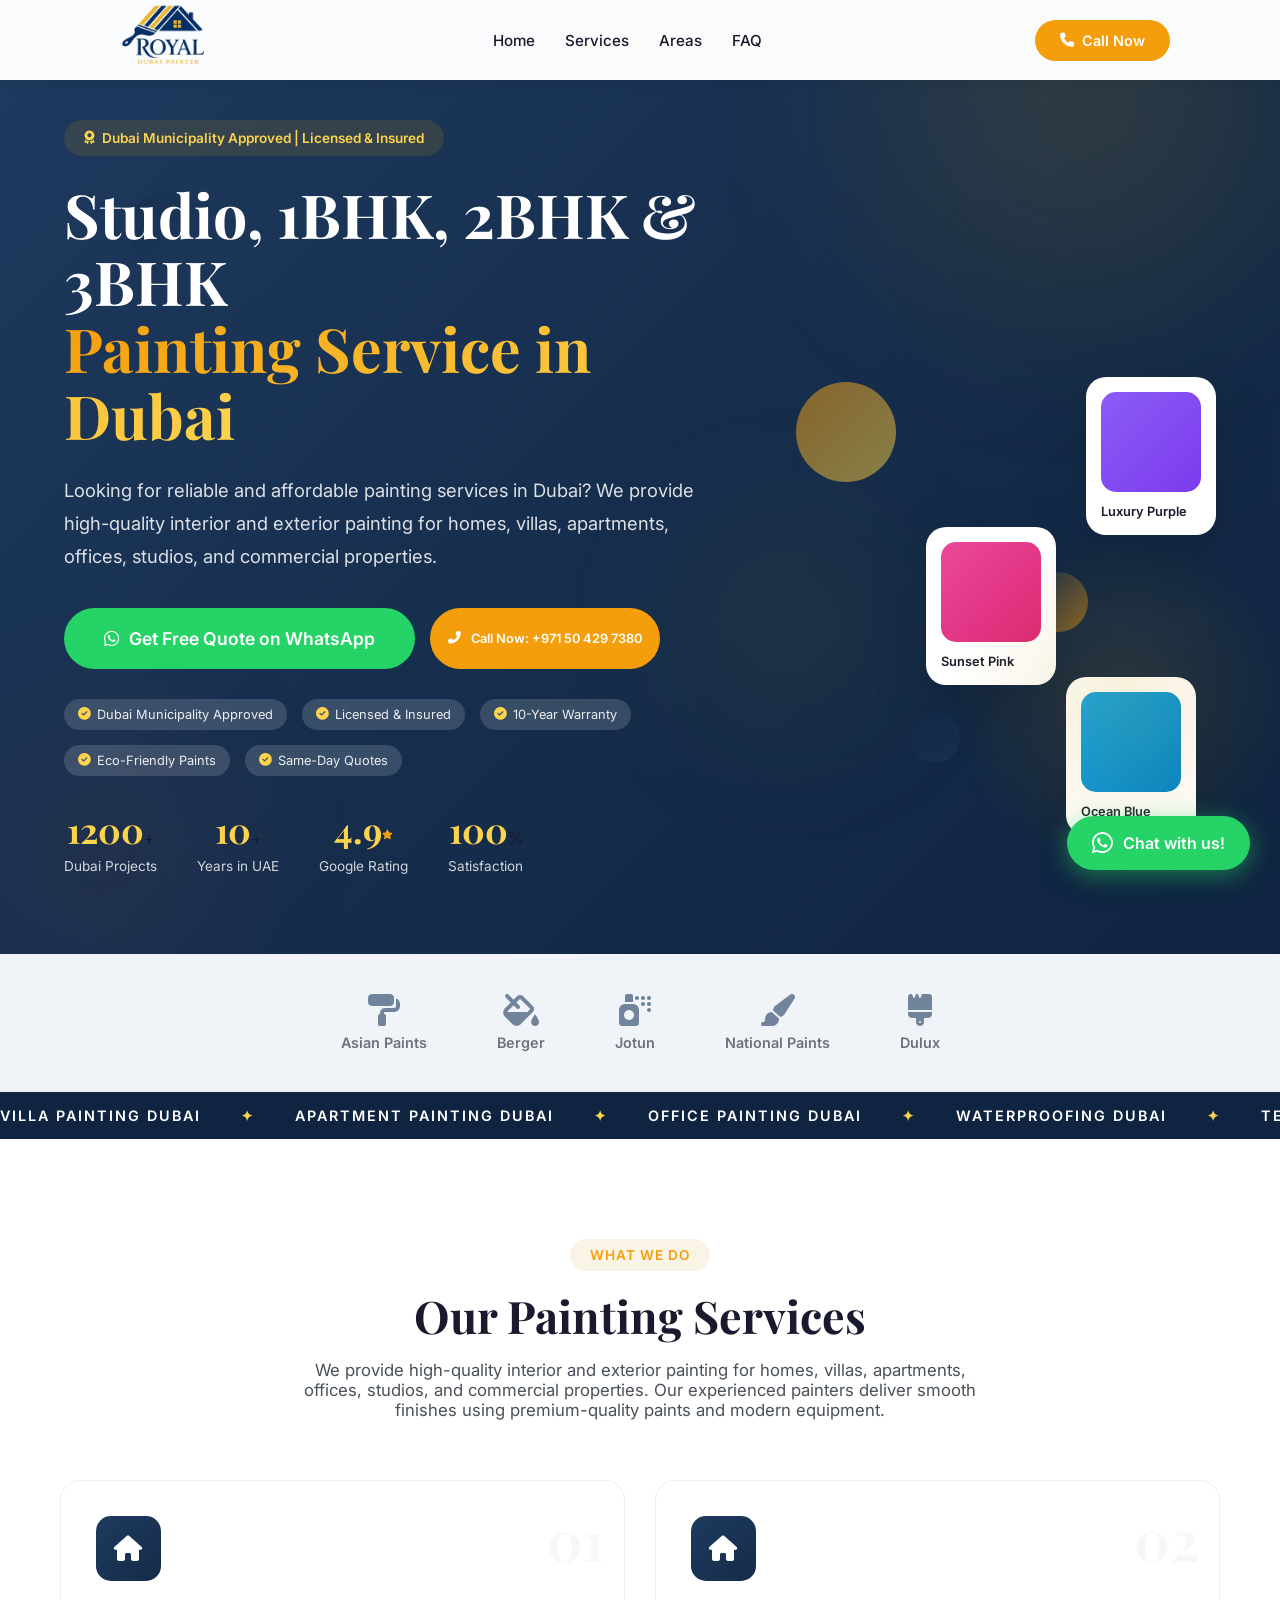
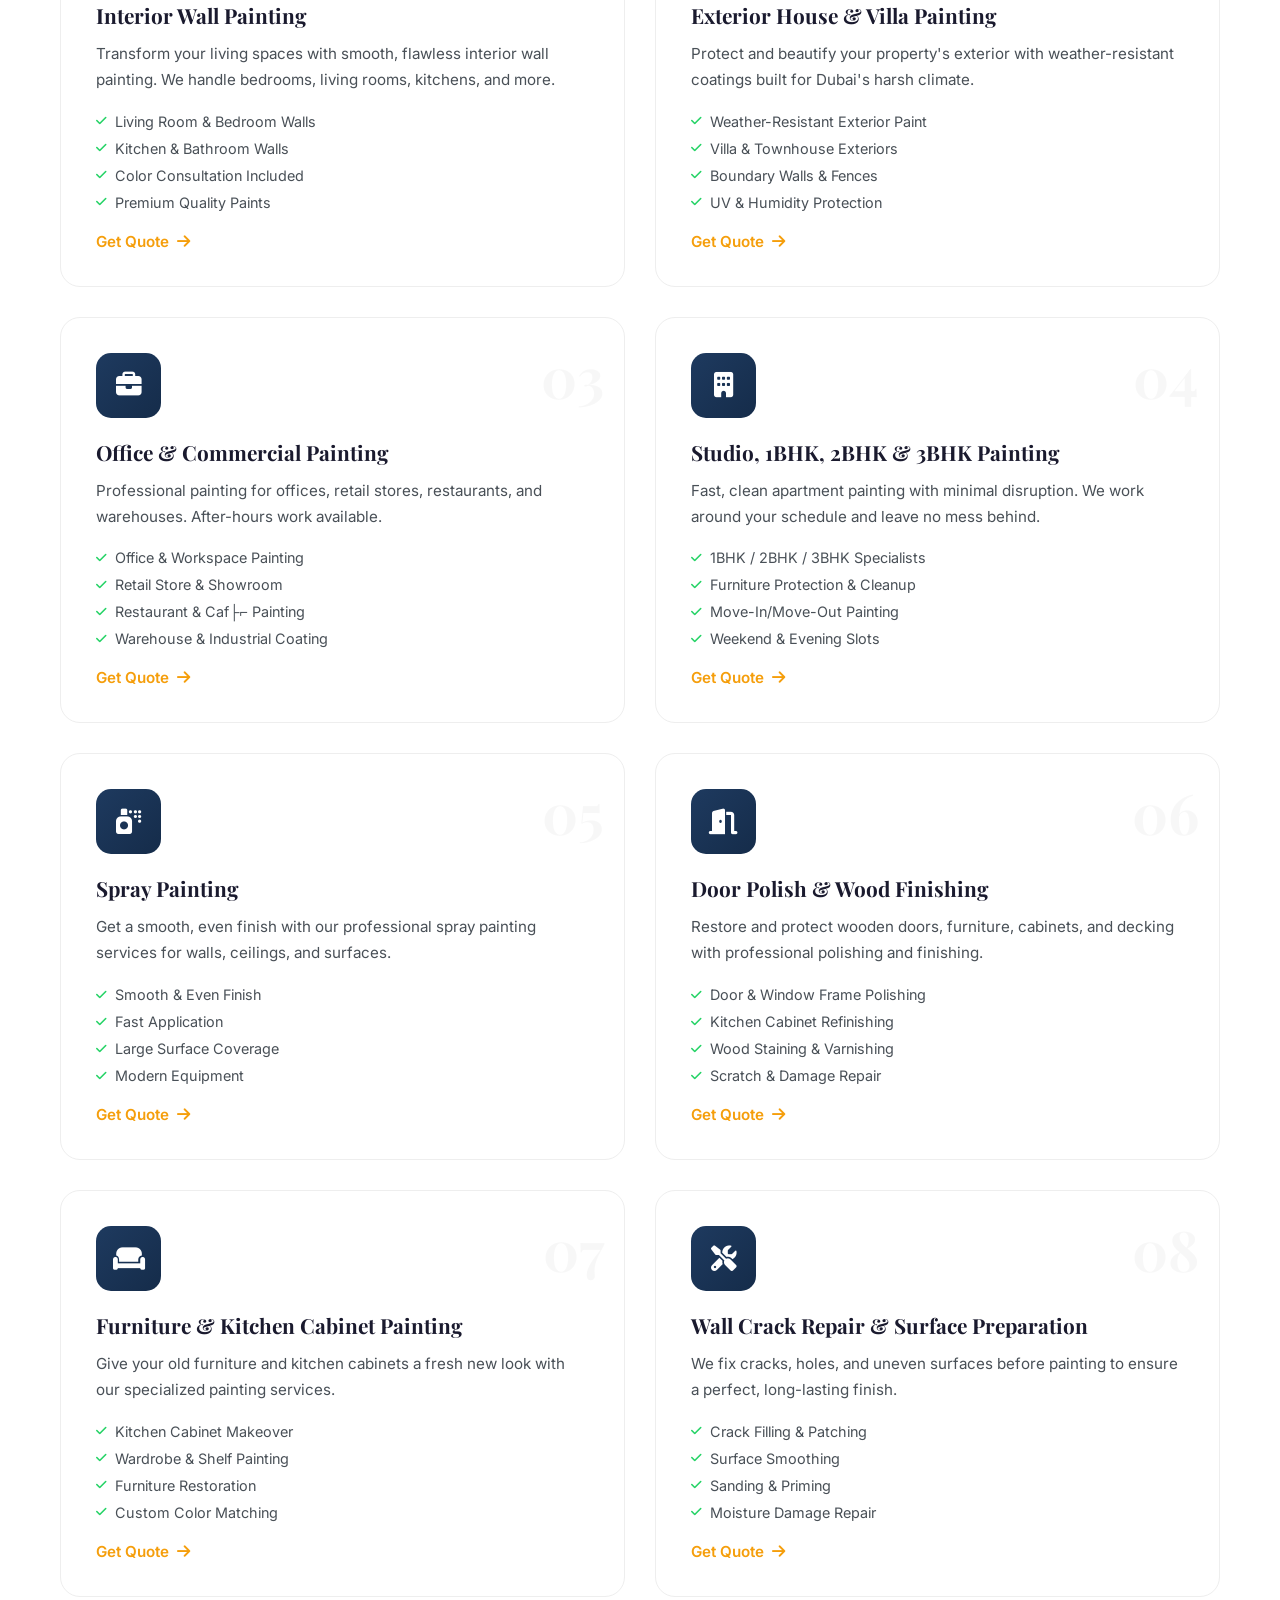
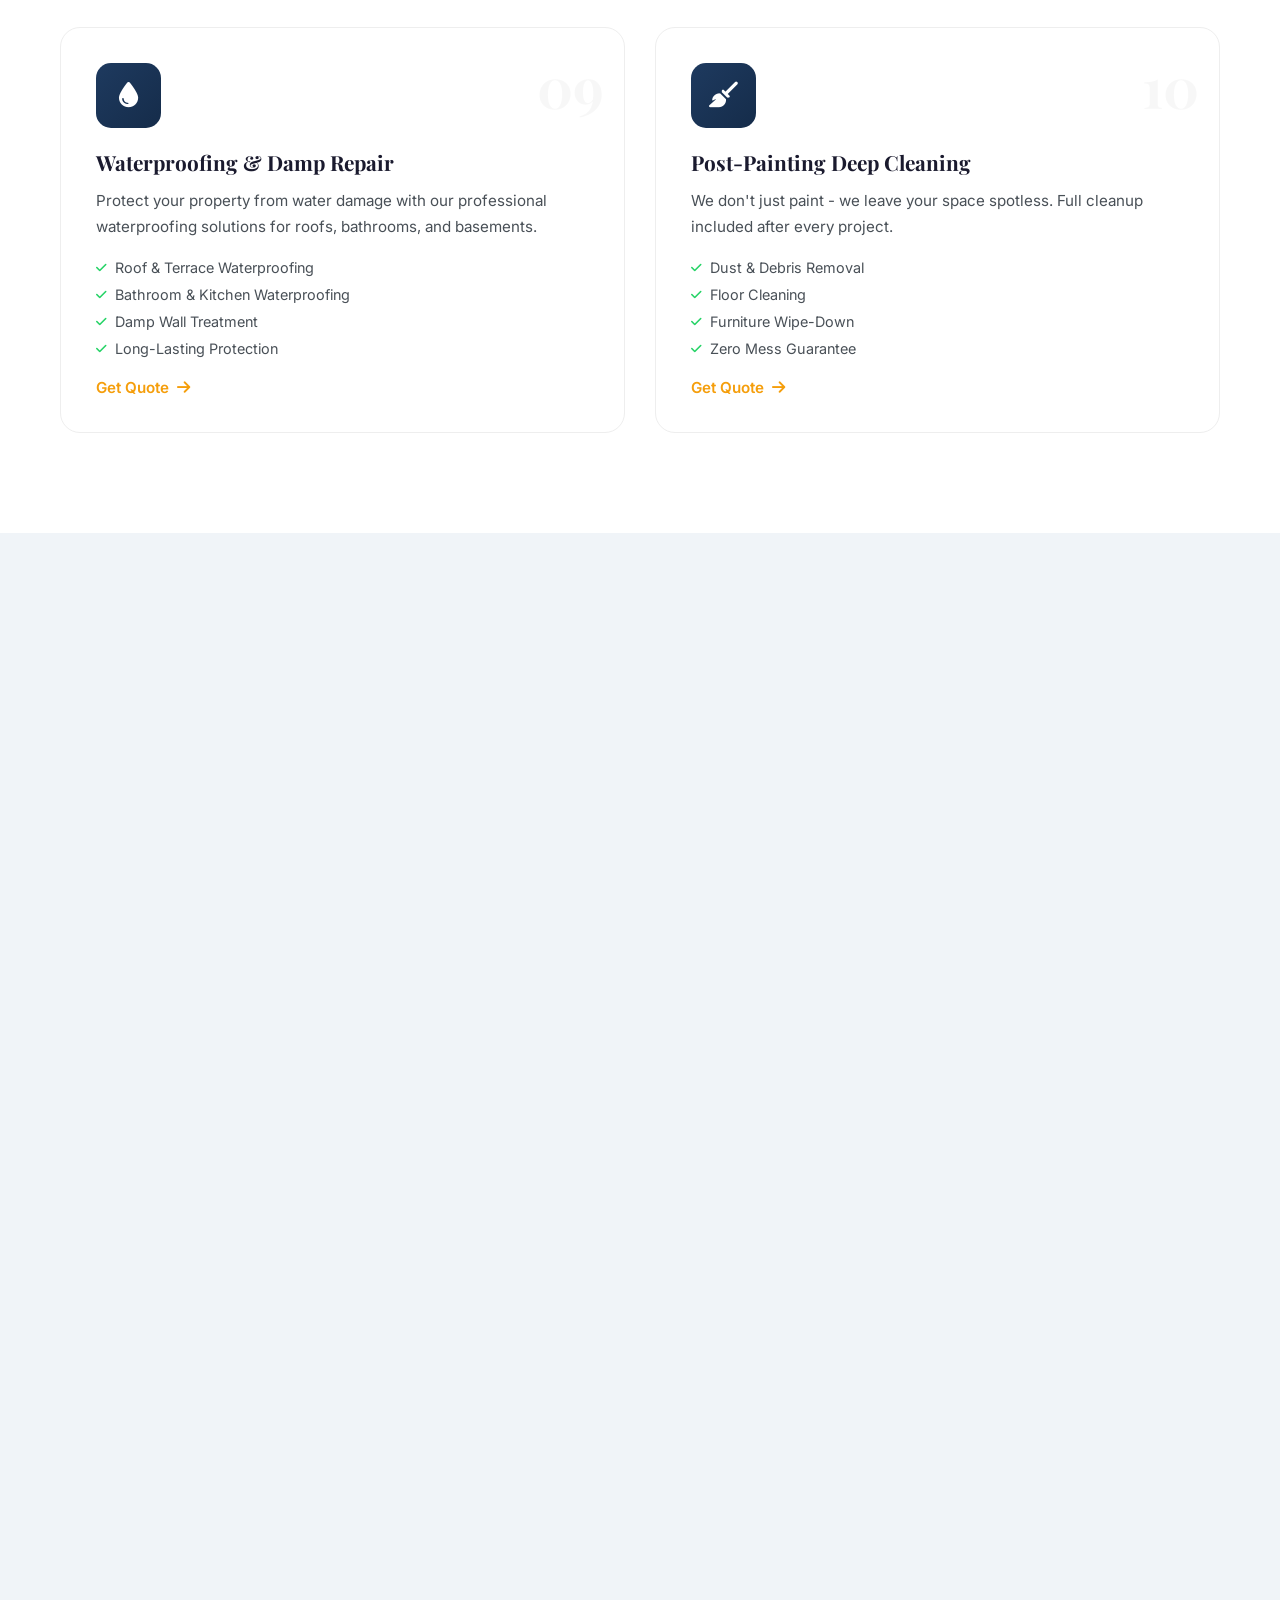
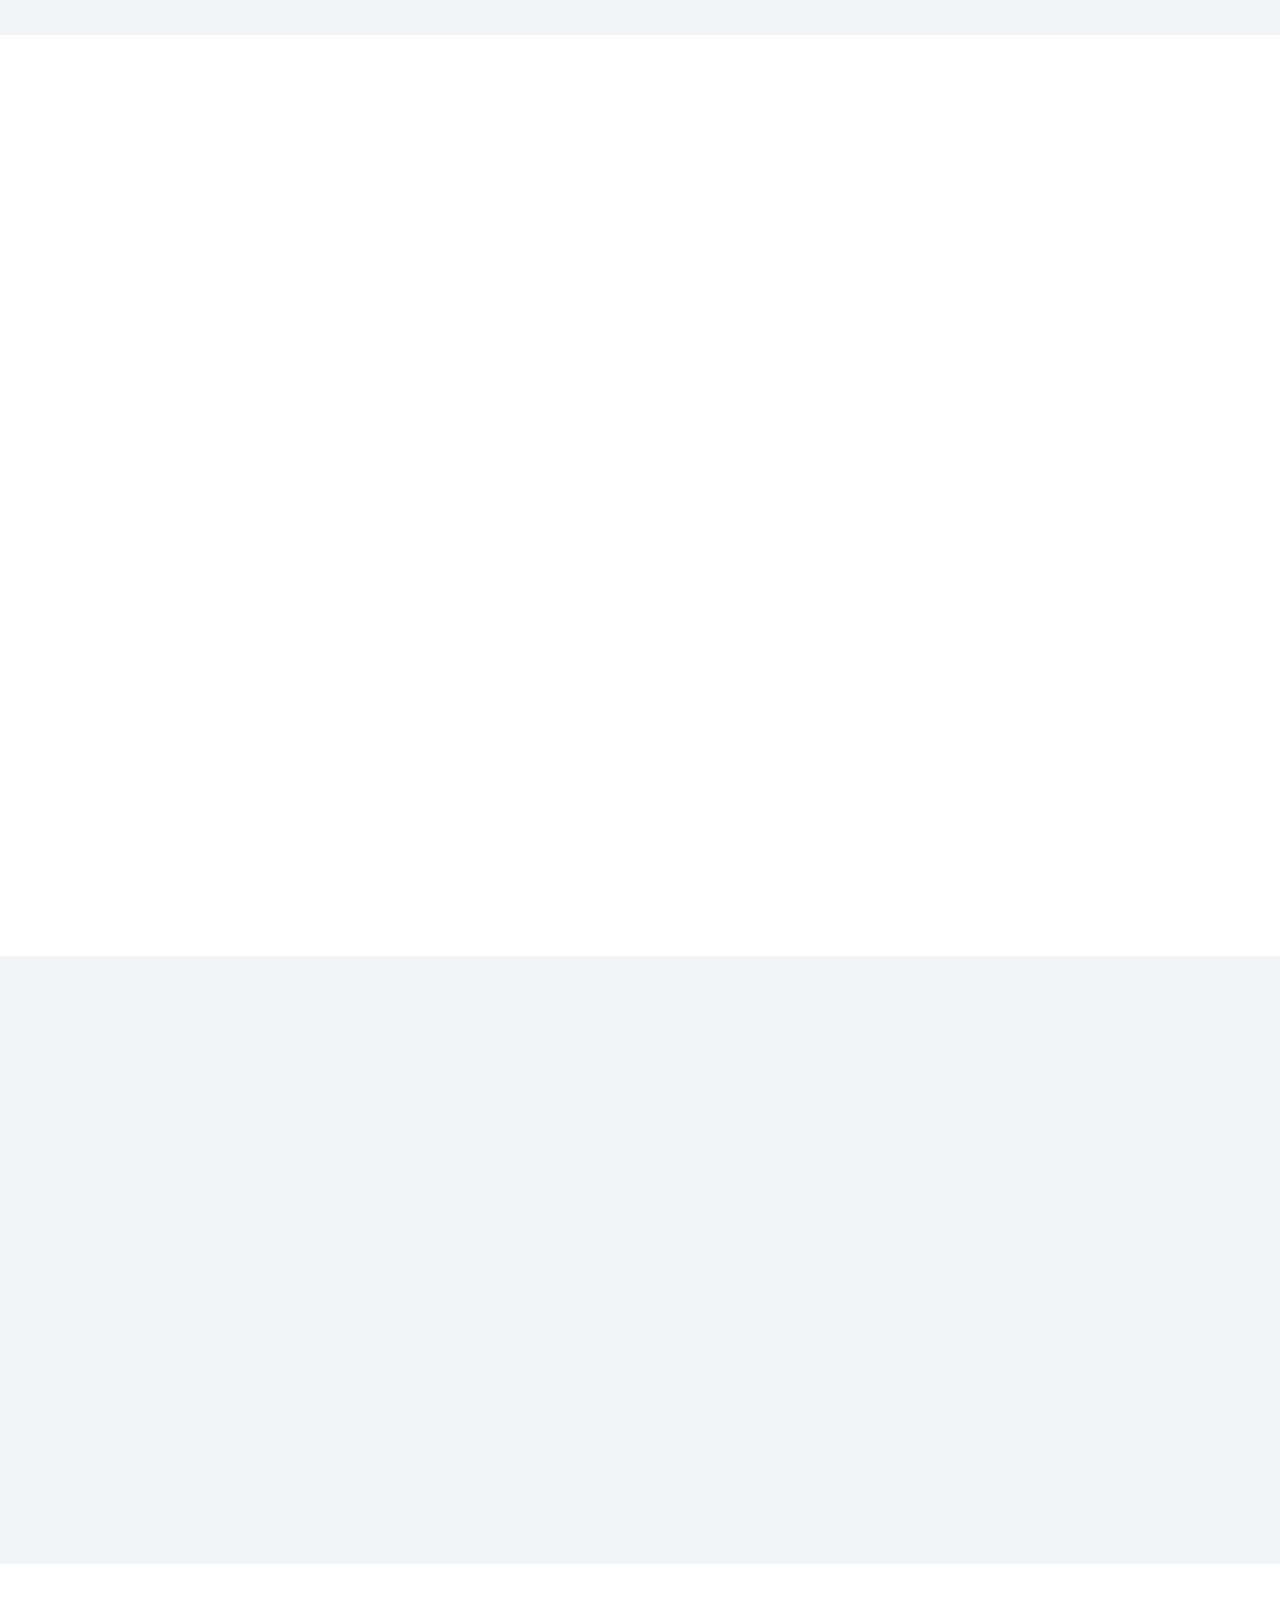
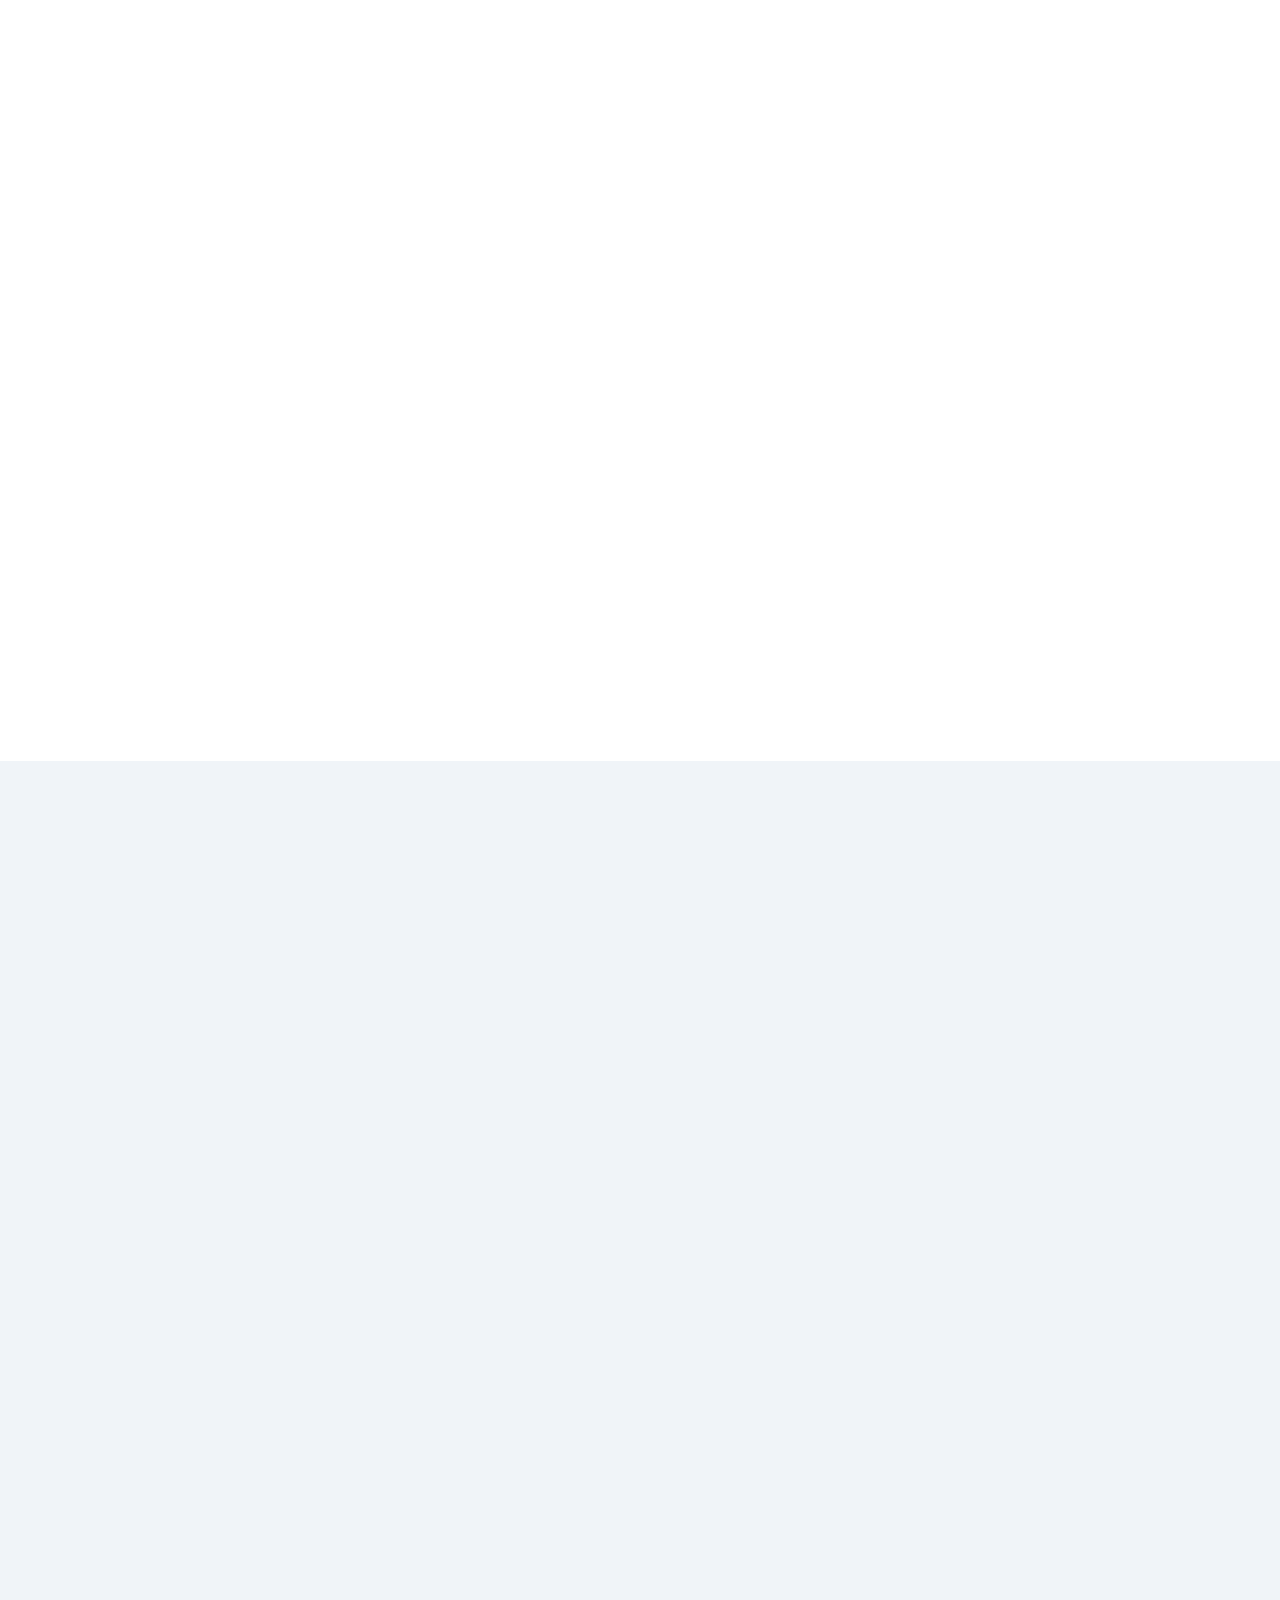
==== commit 6d07f5b0: "fix: replace mojibake characters with proper HTML entities for star rating and marquee separators" ====
--- a/apartment.html
+++ b/apartment.html
@@ -8,7 +8,7 @@
     <meta name="robots" content="index, follow">
     <link rel="canonical" href="https://paint-services-three.vercel.app/">
     <meta property="og:title" content="Painting Services Dubai | Free Quote | Royal Dubai Painter">
-    <meta property="og:description" content="Dubai's Most Trusted Painting Service. 1,200+ Properties Painted. Rated 4.9Γÿà on Google.">
+    <meta property="og:description" content="Dubai's Most Trusted Painting Service. 1,200+ Properties Painted. Rated 4.9&#9733; on Google.">
     <meta property="og:type" content="website">
     <meta property="og:url" content="https://yourdomain.ae">
     <title>Studio, 1BHK, 2BHK & 3BHK Painting Service in Dubai | Free Quote | Royal Dubai Painter</title>
@@ -260,7 +260,7 @@
                     <span class="stat-label">Years in UAE</span>
                 </div>
                 <div class="stat">
-                    <span class="stat-number" data-count="4.9">4.9</span>⭐
+                    <span class="stat-number" data-count="4.9">4.9</span><i class="fas fa-star" style="color:#F59E0B;font-size:0.6em;vertical-align:super"></i>
                     <span class="stat-label">Google Rating</span>
                 </div>
                 <div class="stat">
@@ -304,21 +304,21 @@
         <div class="marquee">
             <div class="marquee-content">
                 <span>VILLA PAINTING DUBAI</span>
-                <span class="dot">ΓùÅ</span>
+                <span class="dot">&#10022;</span>
                 <span>APARTMENT PAINTING DUBAI</span>
-                <span class="dot">ΓùÅ</span>
+                <span class="dot">&#10022;</span>
                 <span>OFFICE PAINTING DUBAI</span>
-                <span class="dot">ΓùÅ</span>
+                <span class="dot">&#10022;</span>
                 <span>WATERPROOFING DUBAI</span>
-                <span class="dot">ΓùÅ</span>
+                <span class="dot">&#10022;</span>
                 <span>TEXTURE PAINTING DUBAI</span>
-                <span class="dot">ΓùÅ</span>
+                <span class="dot">&#10022;</span>
                 <span>WOOD POLISHING DUBAI</span>
-                <span class="dot">ΓùÅ</span>
+                <span class="dot">&#10022;</span>
                 <span>DUBAI MARINA</span>
-                <span class="dot">ΓùÅ</span>
+                <span class="dot">&#10022;</span>
                 <span>DOWNTOWN DUBAI</span>
-                <span class="dot">ΓùÅ</span>
+                <span class="dot">&#10022;</span>
             </div>
         </div>
     </section>
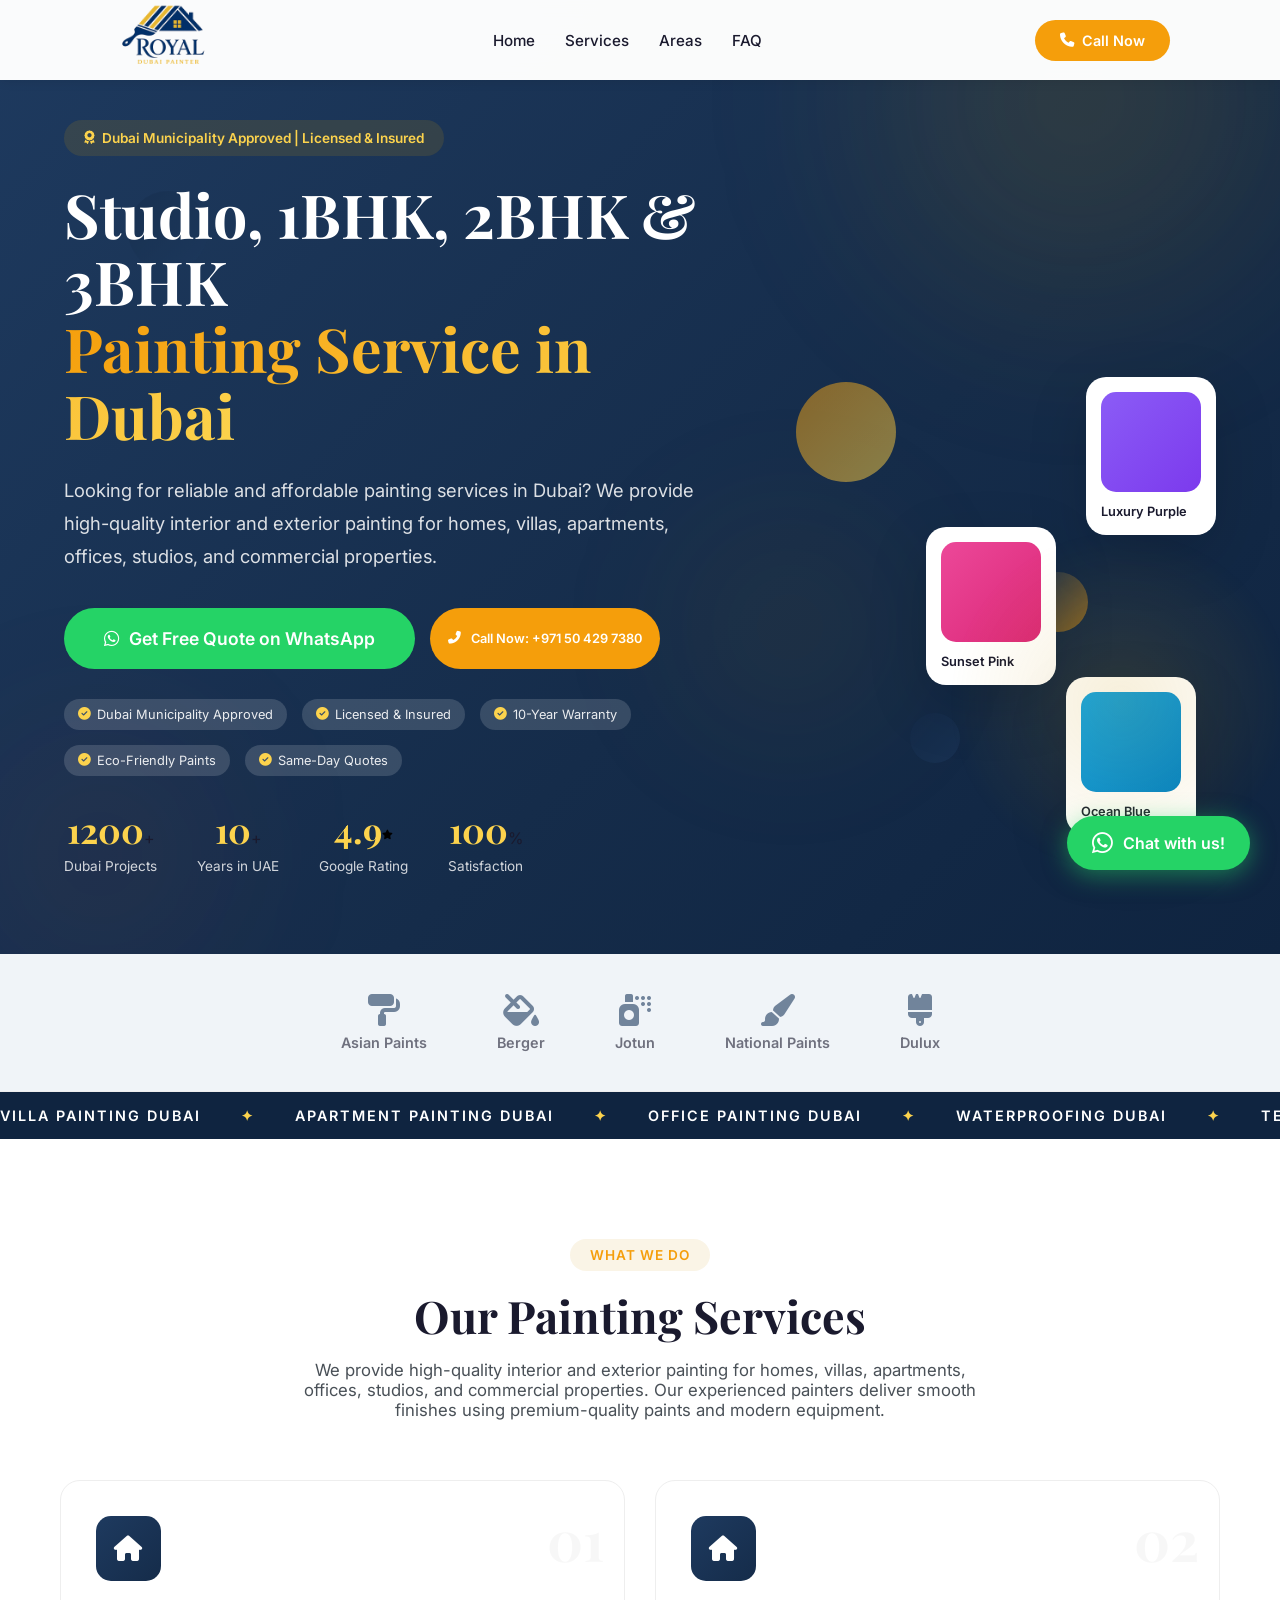
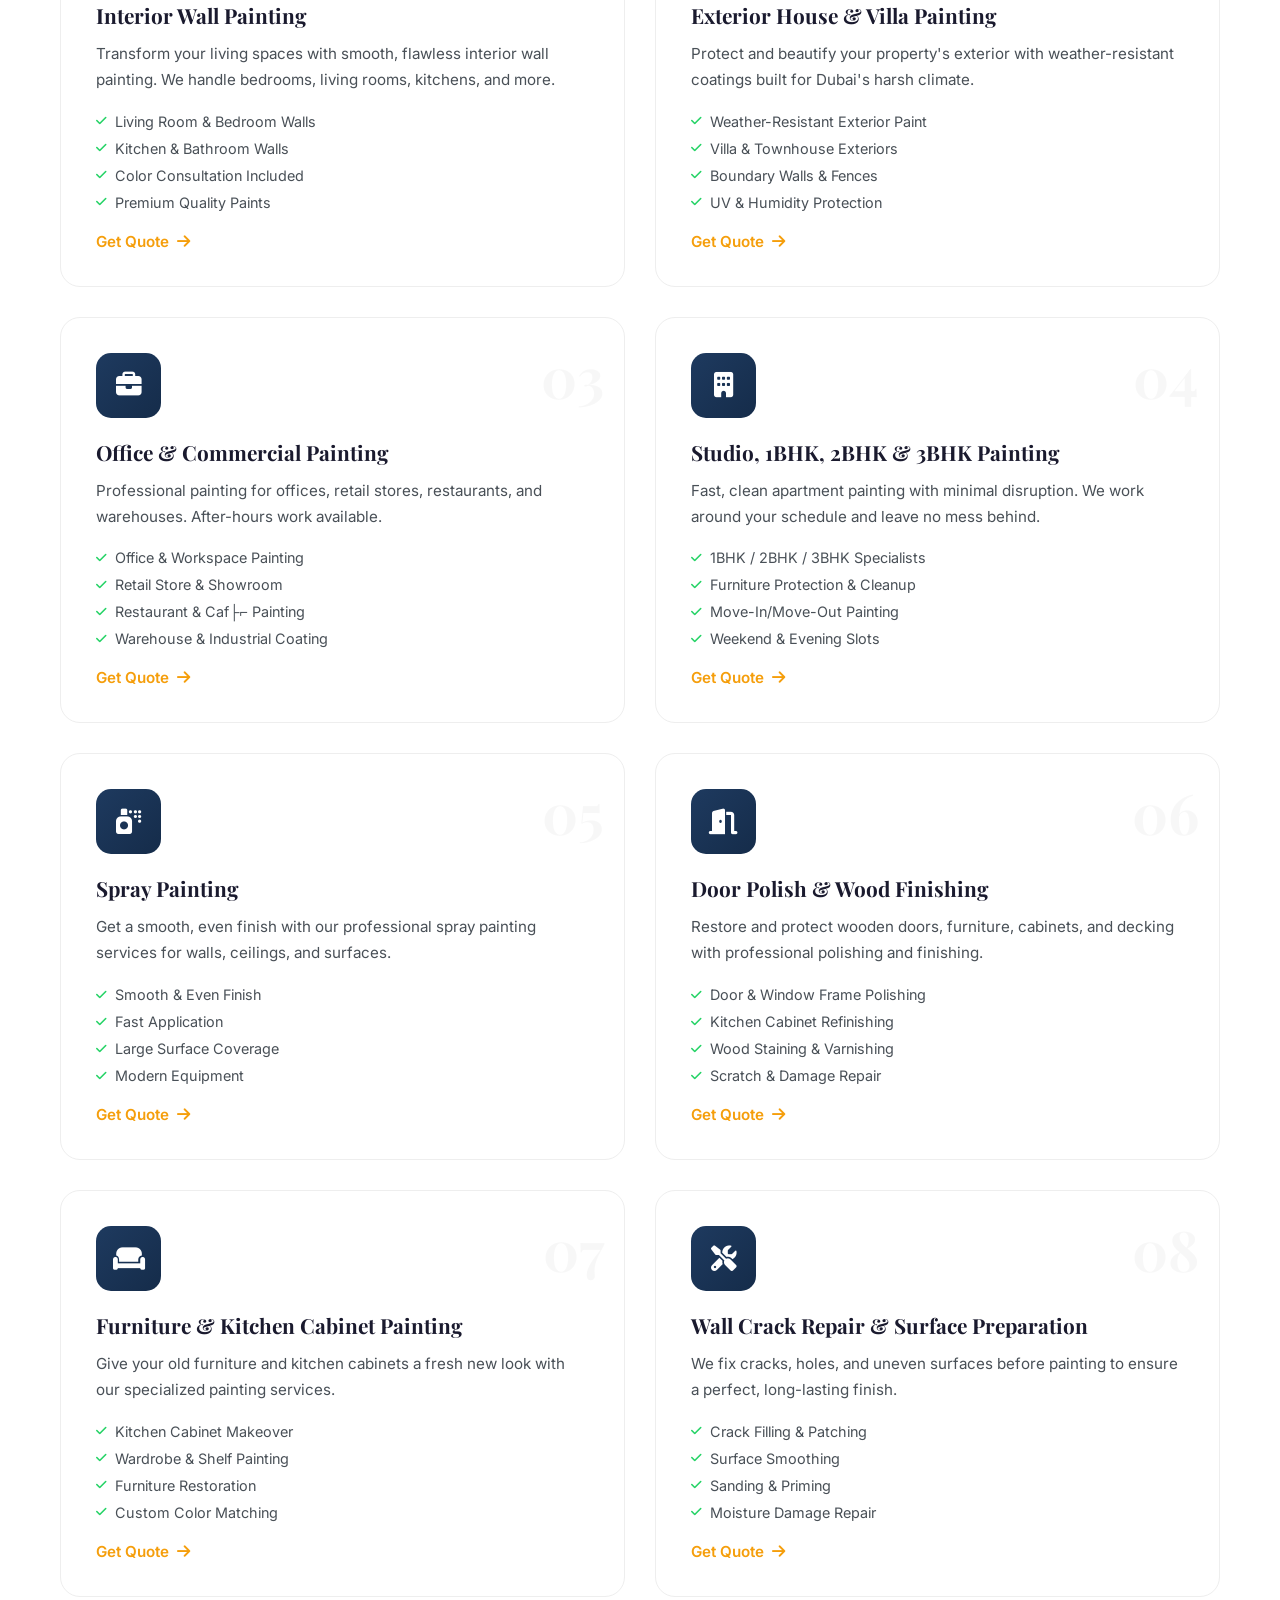
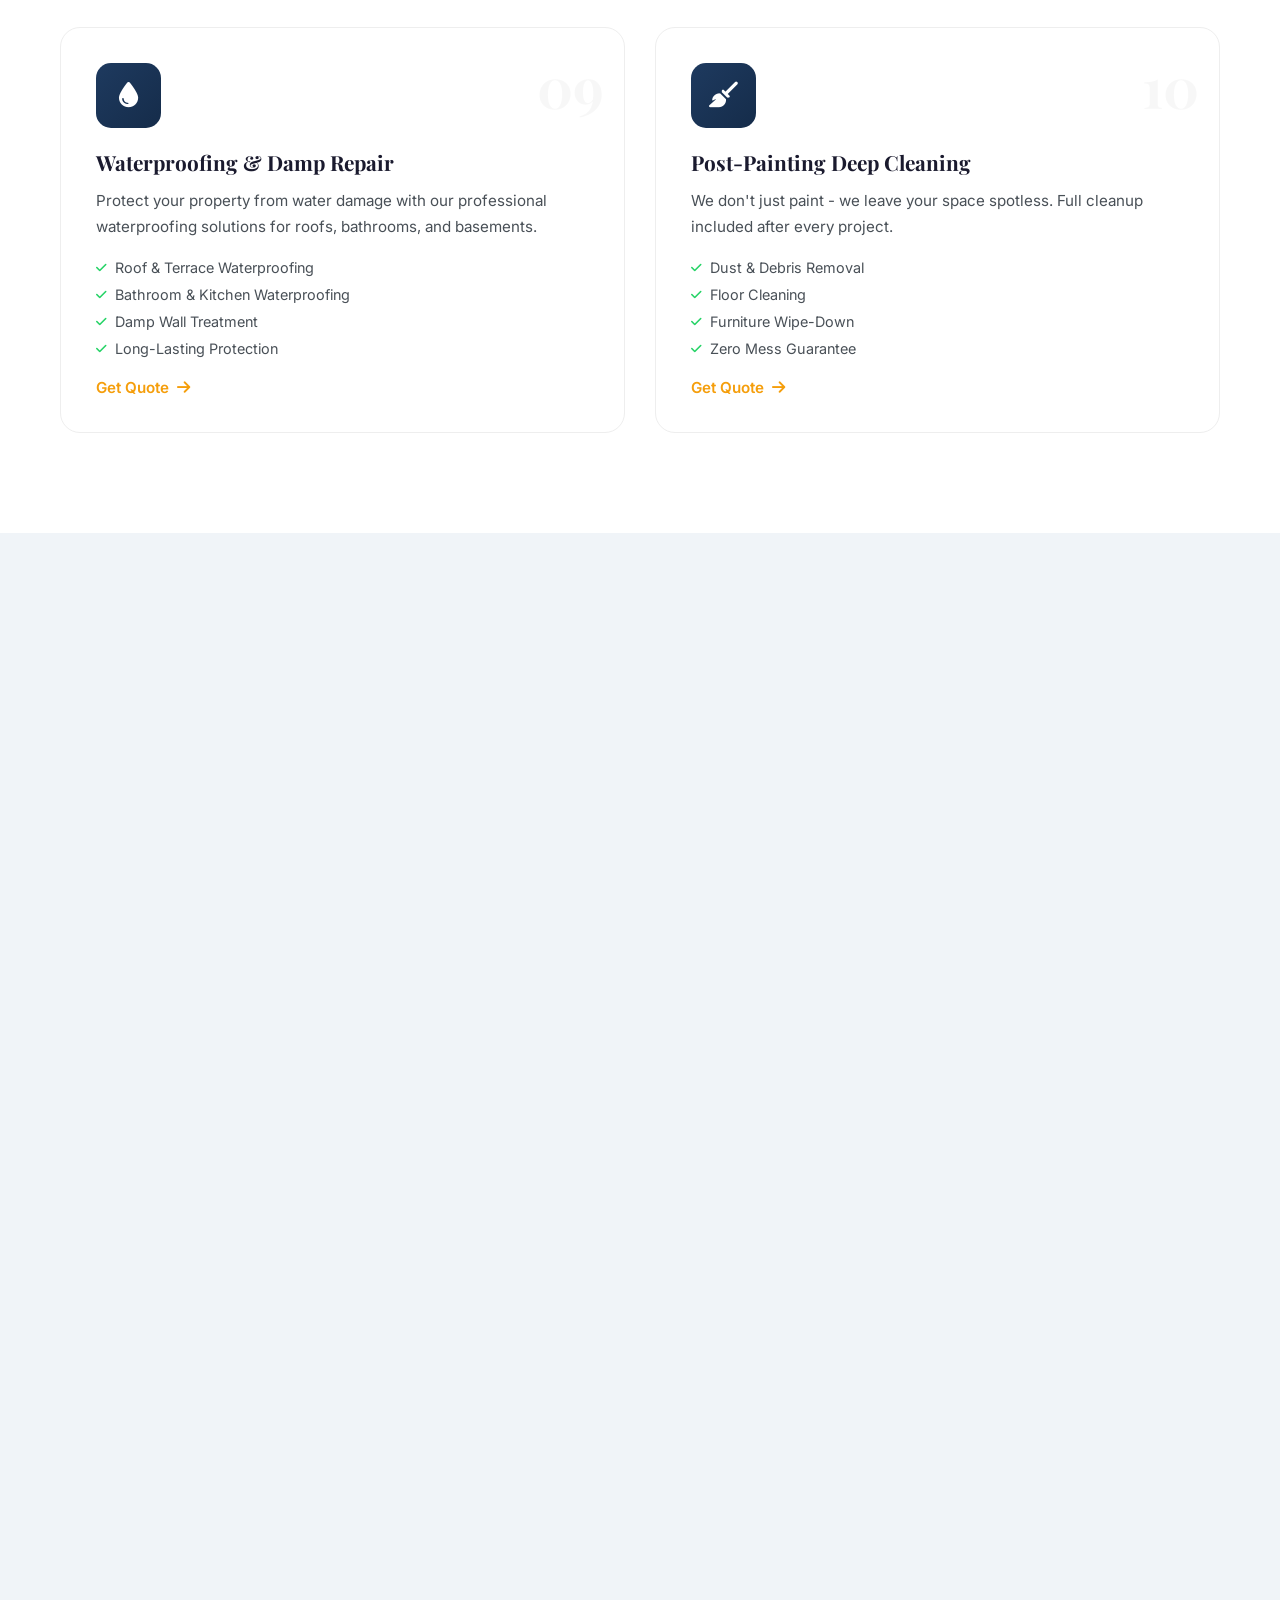
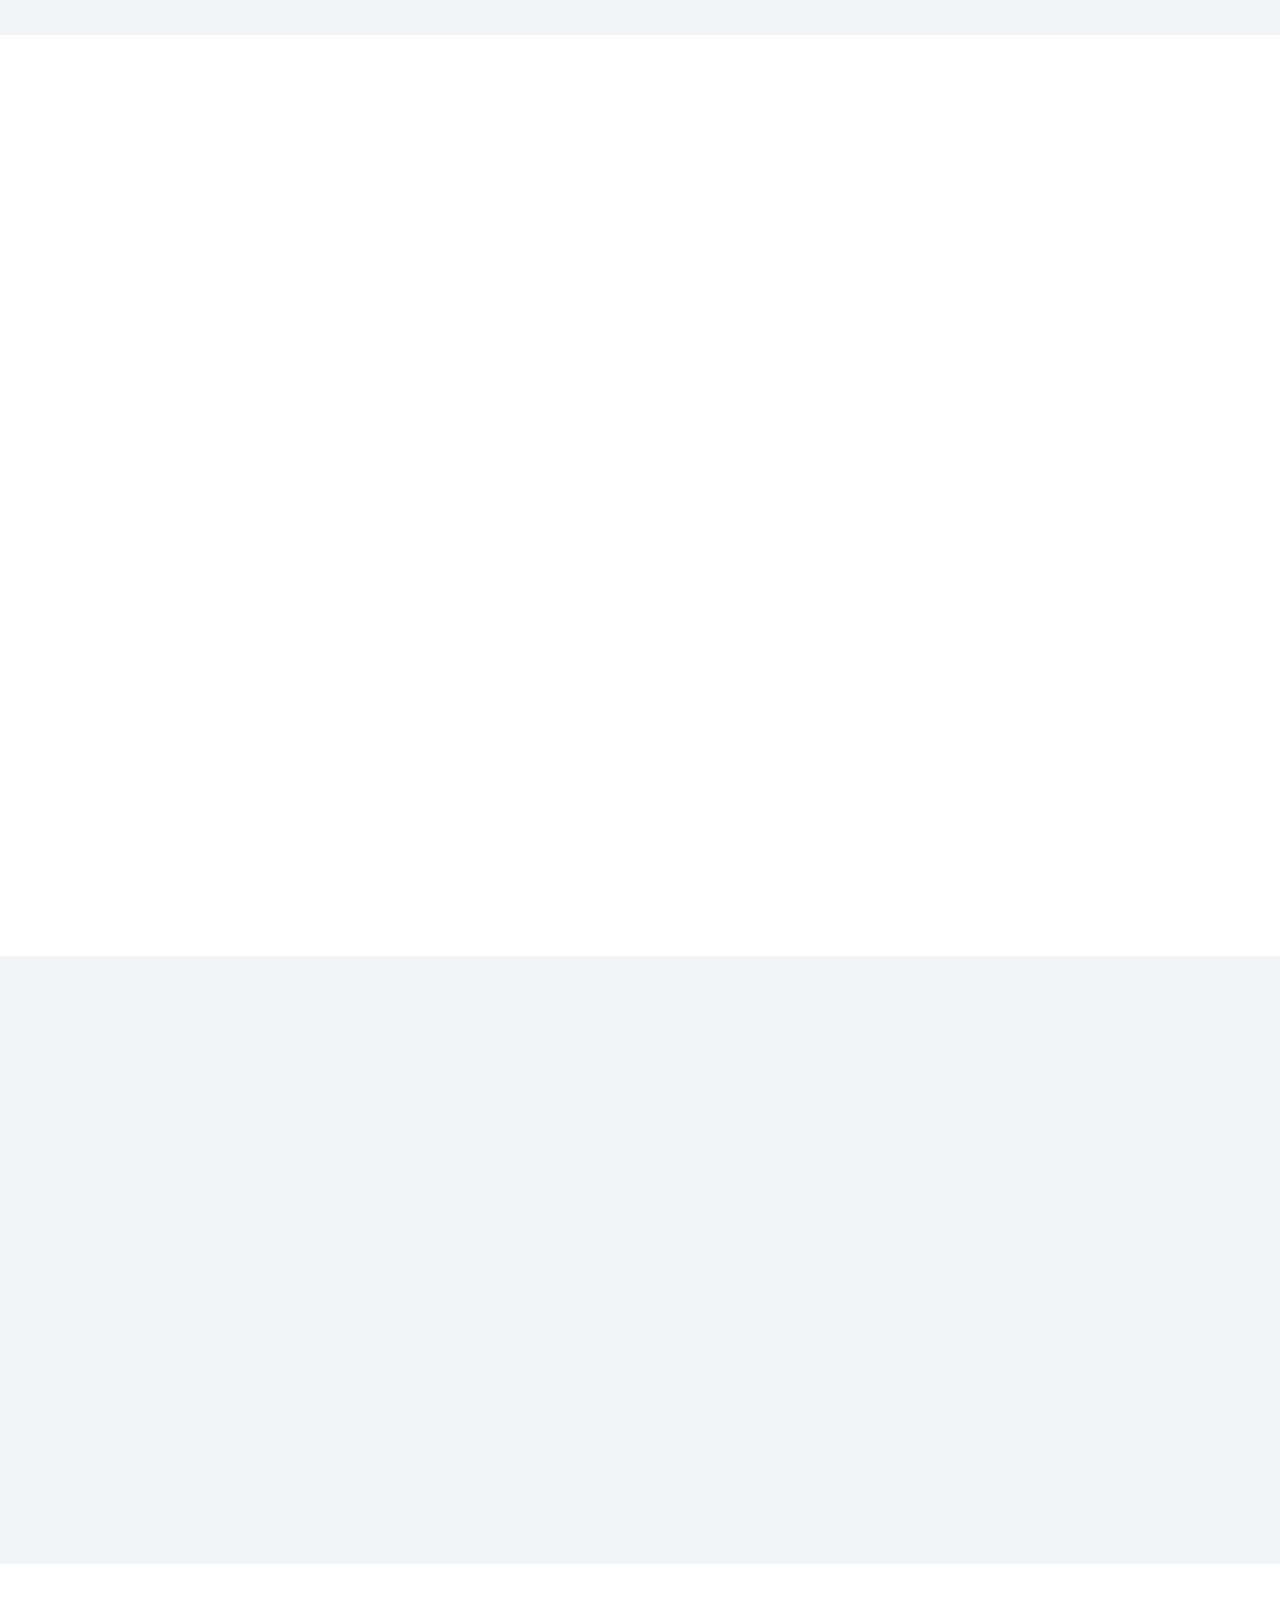
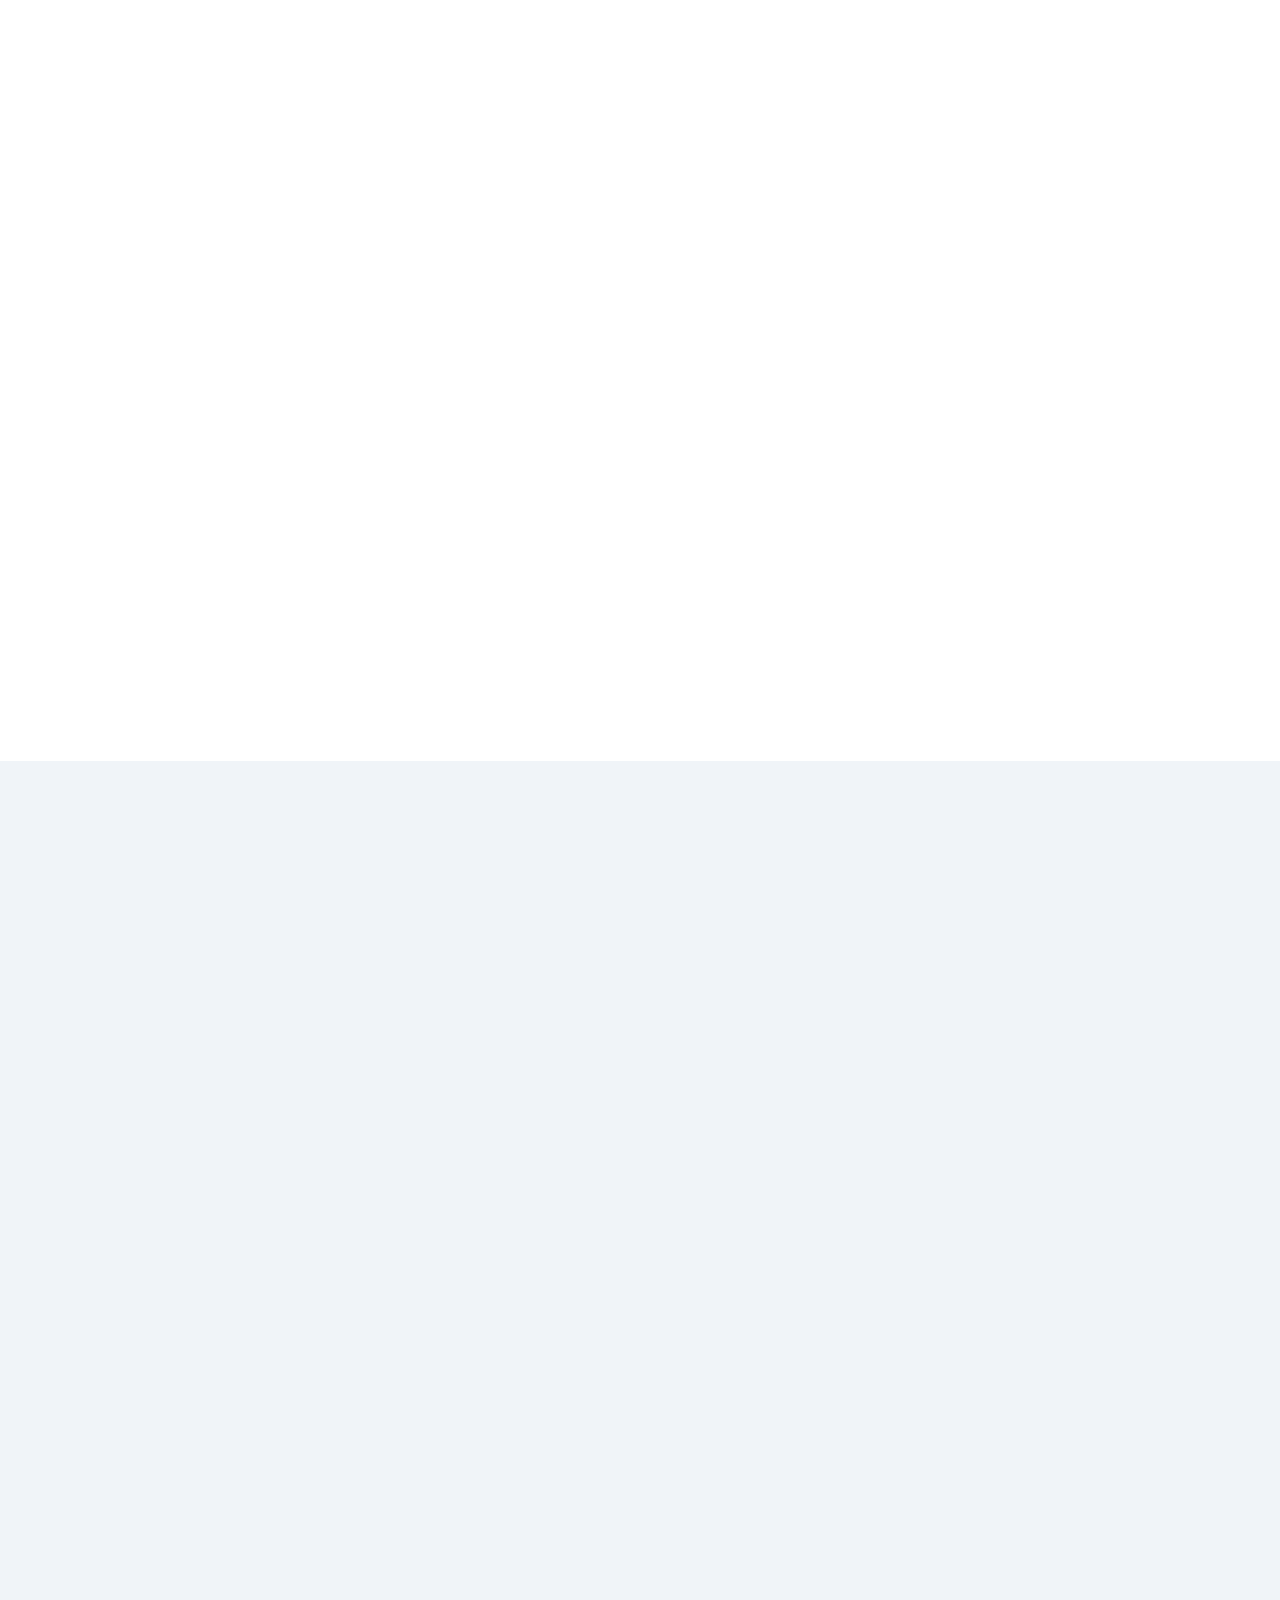
==== commit d82bedd3: "fix: change star icon color to black" ====
--- a/apartment.html
+++ b/apartment.html
@@ -260,7 +260,7 @@
                     <span class="stat-label">Years in UAE</span>
                 </div>
                 <div class="stat">
-                    <span class="stat-number" data-count="4.9">4.9</span><i class="fas fa-star" style="color:#F59E0B;font-size:0.6em;vertical-align:super"></i>
+                    <span class="stat-number" data-count="4.9">4.9</span><i class="fas fa-star" style="color:#000;font-size:0.6em;vertical-align:super"></i>
                     <span class="stat-label">Google Rating</span>
                 </div>
                 <div class="stat">
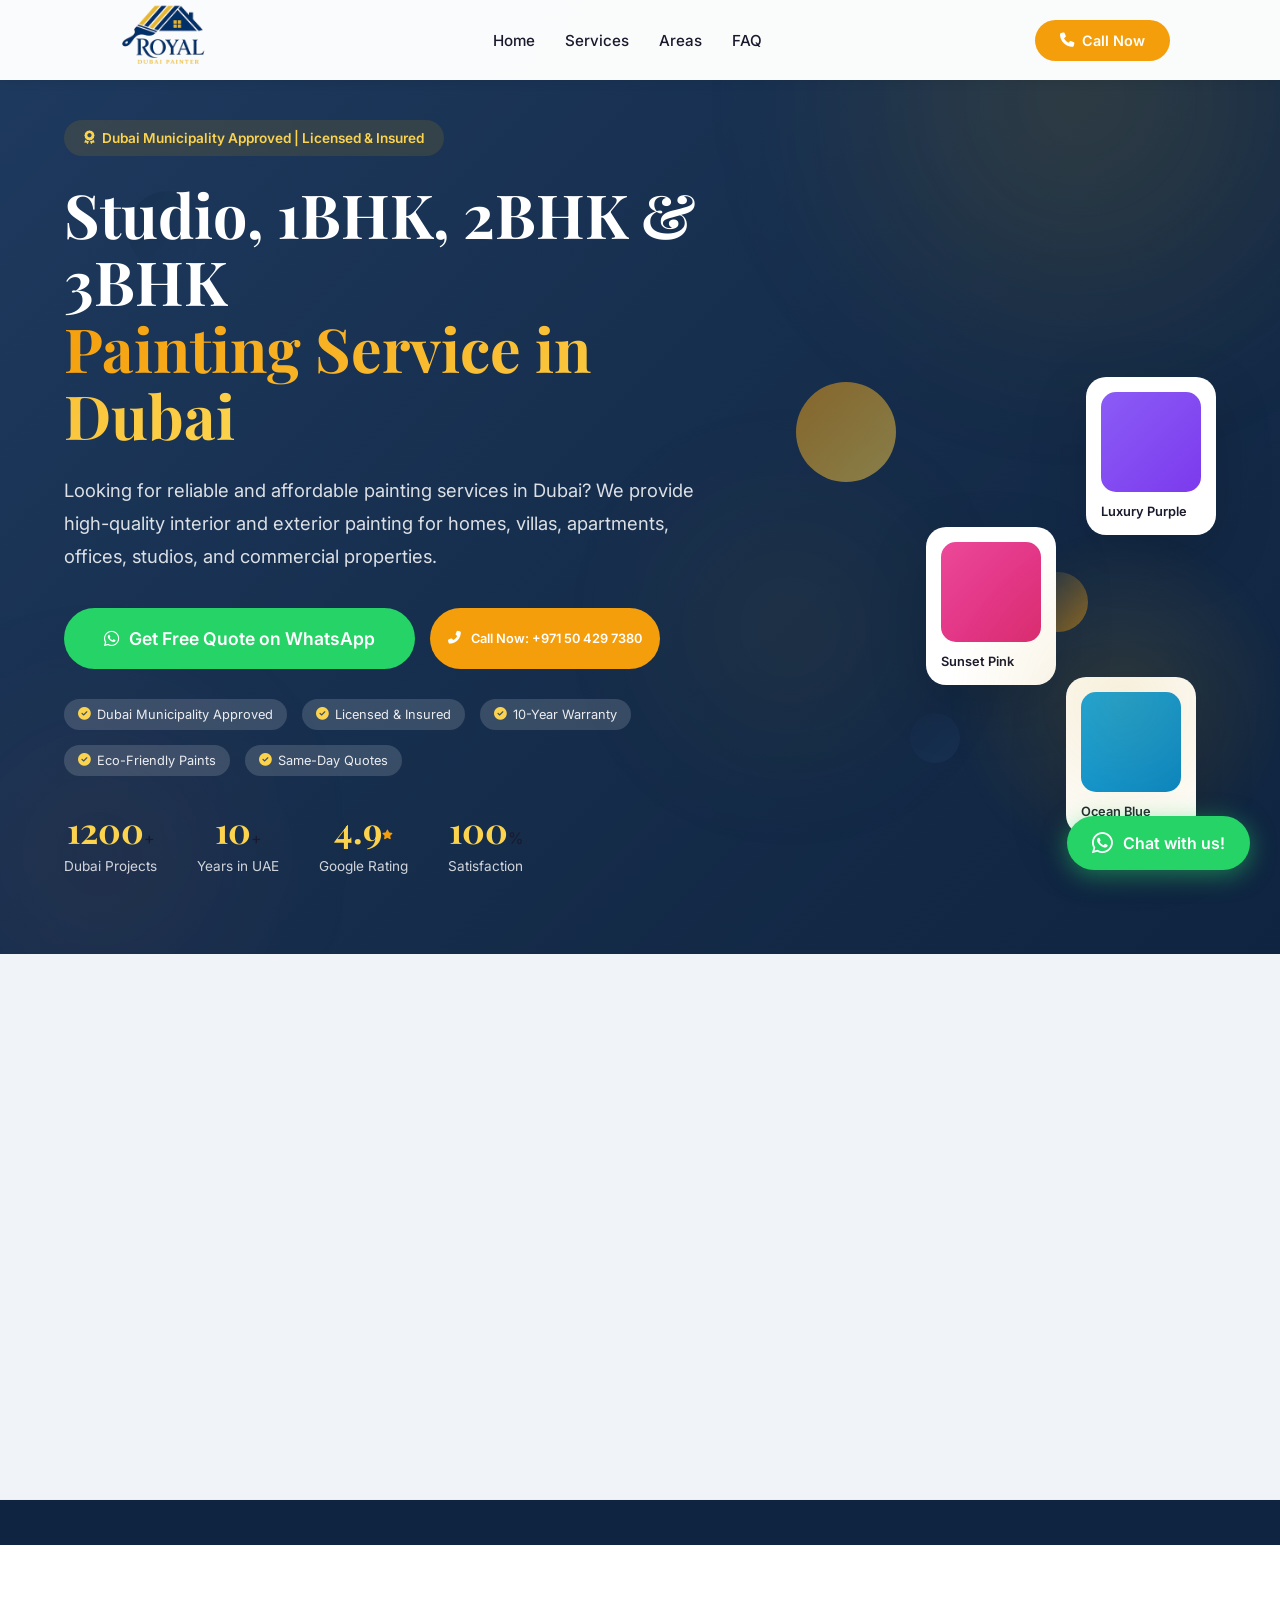
==== commit 046ed5b4: "fix: match star icon color to badge check-circle icons" ====
--- a/apartment.html
+++ b/apartment.html
@@ -260,7 +260,7 @@
                     <span class="stat-label">Years in UAE</span>
                 </div>
                 <div class="stat">
-                    <span class="stat-number" data-count="4.9">4.9</span><i class="fas fa-star" style="color:#000;font-size:0.6em;vertical-align:super"></i>
+                    <span class="stat-number" data-count="4.9">4.9</span><i class="fas fa-star" style="color:#F59E0B;font-size:0.6em;vertical-align:super"></i>
                     <span class="stat-label">Google Rating</span>
                 </div>
                 <div class="stat">
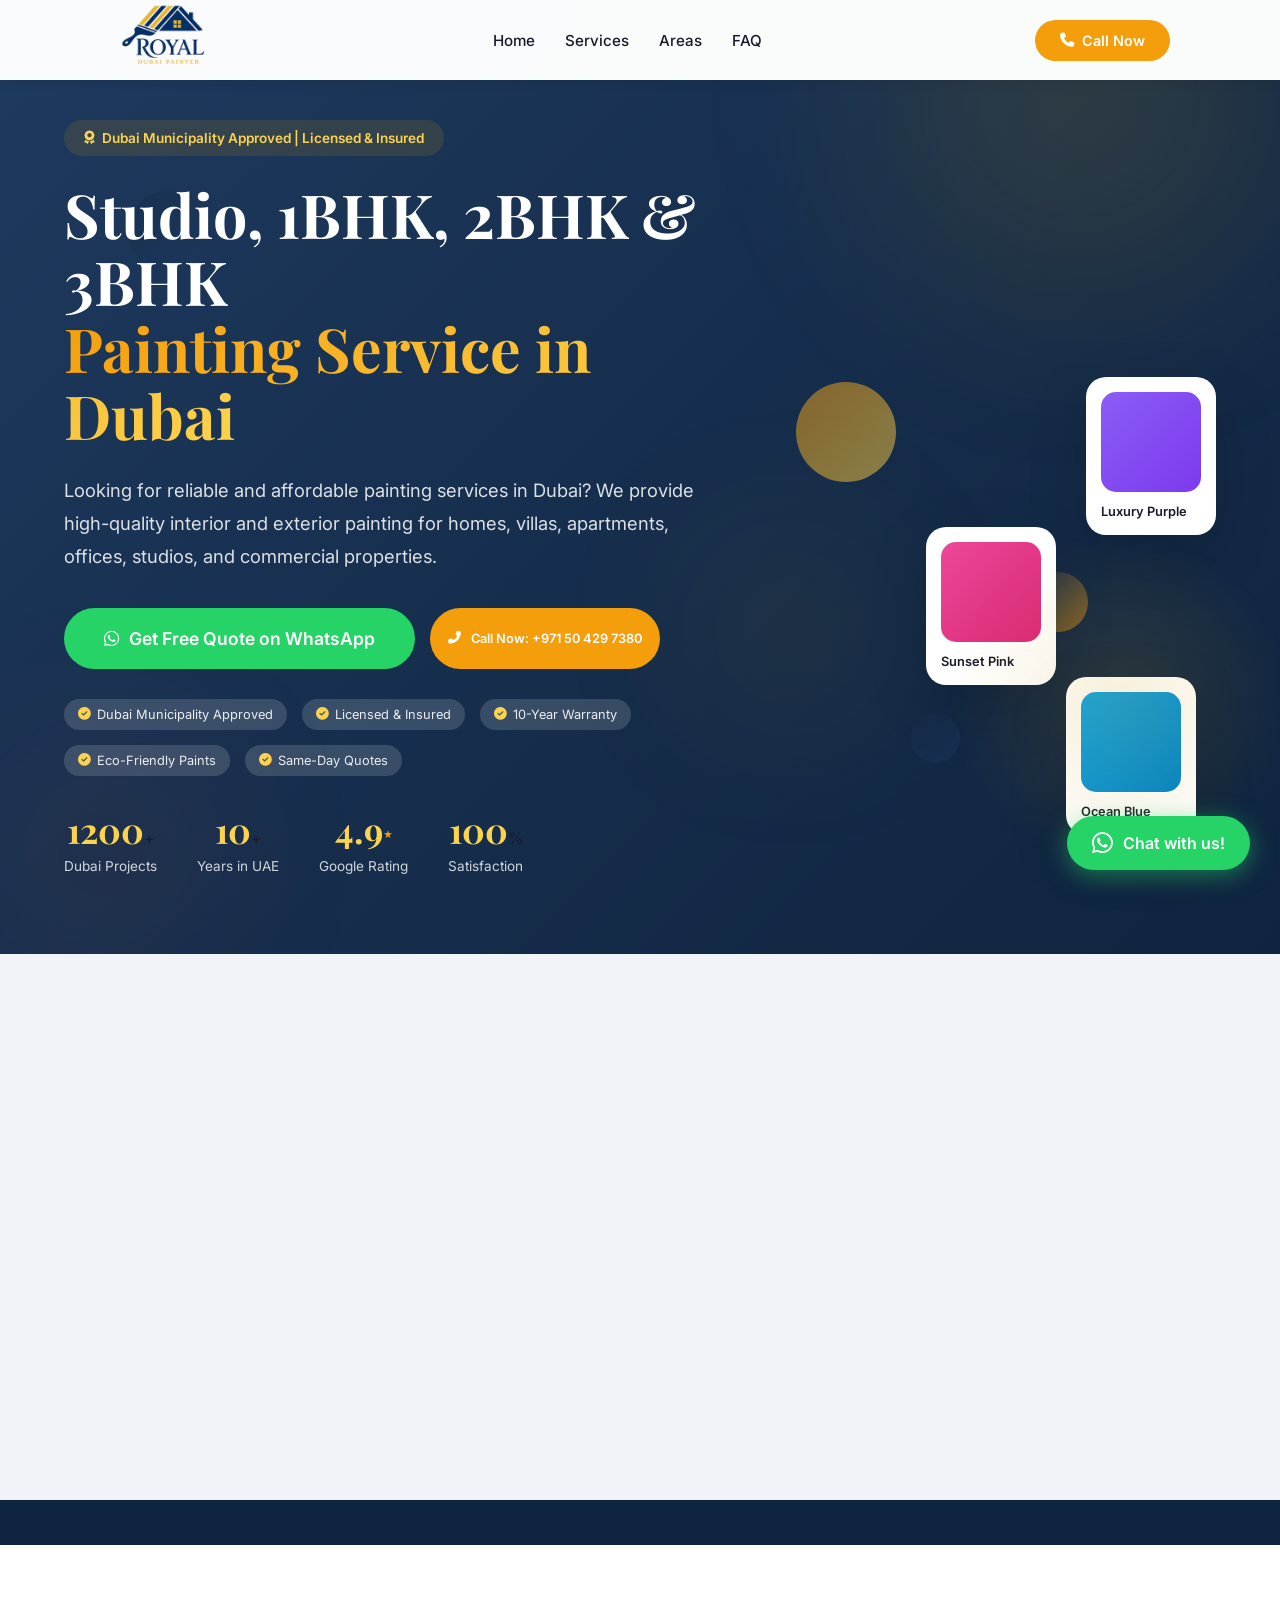
==== commit 3114f6f1: "fix: use native Unicode star instead of Font Awesome icon to fix CLS" ====
--- a/apartment.html
+++ b/apartment.html
@@ -260,7 +260,7 @@
                     <span class="stat-label">Years in UAE</span>
                 </div>
                 <div class="stat">
-                    <span class="stat-number" data-count="4.9">4.9</span><i class="fas fa-star" style="color:#F59E0B;font-size:0.6em;vertical-align:super"></i>
+                    <span class="stat-number" data-count="4.9">4.9</span><span style="color:#F59E0B;font-size:0.6em;vertical-align:super">&#9733;</span>
                     <span class="stat-label">Google Rating</span>
                 </div>
                 <div class="stat">
